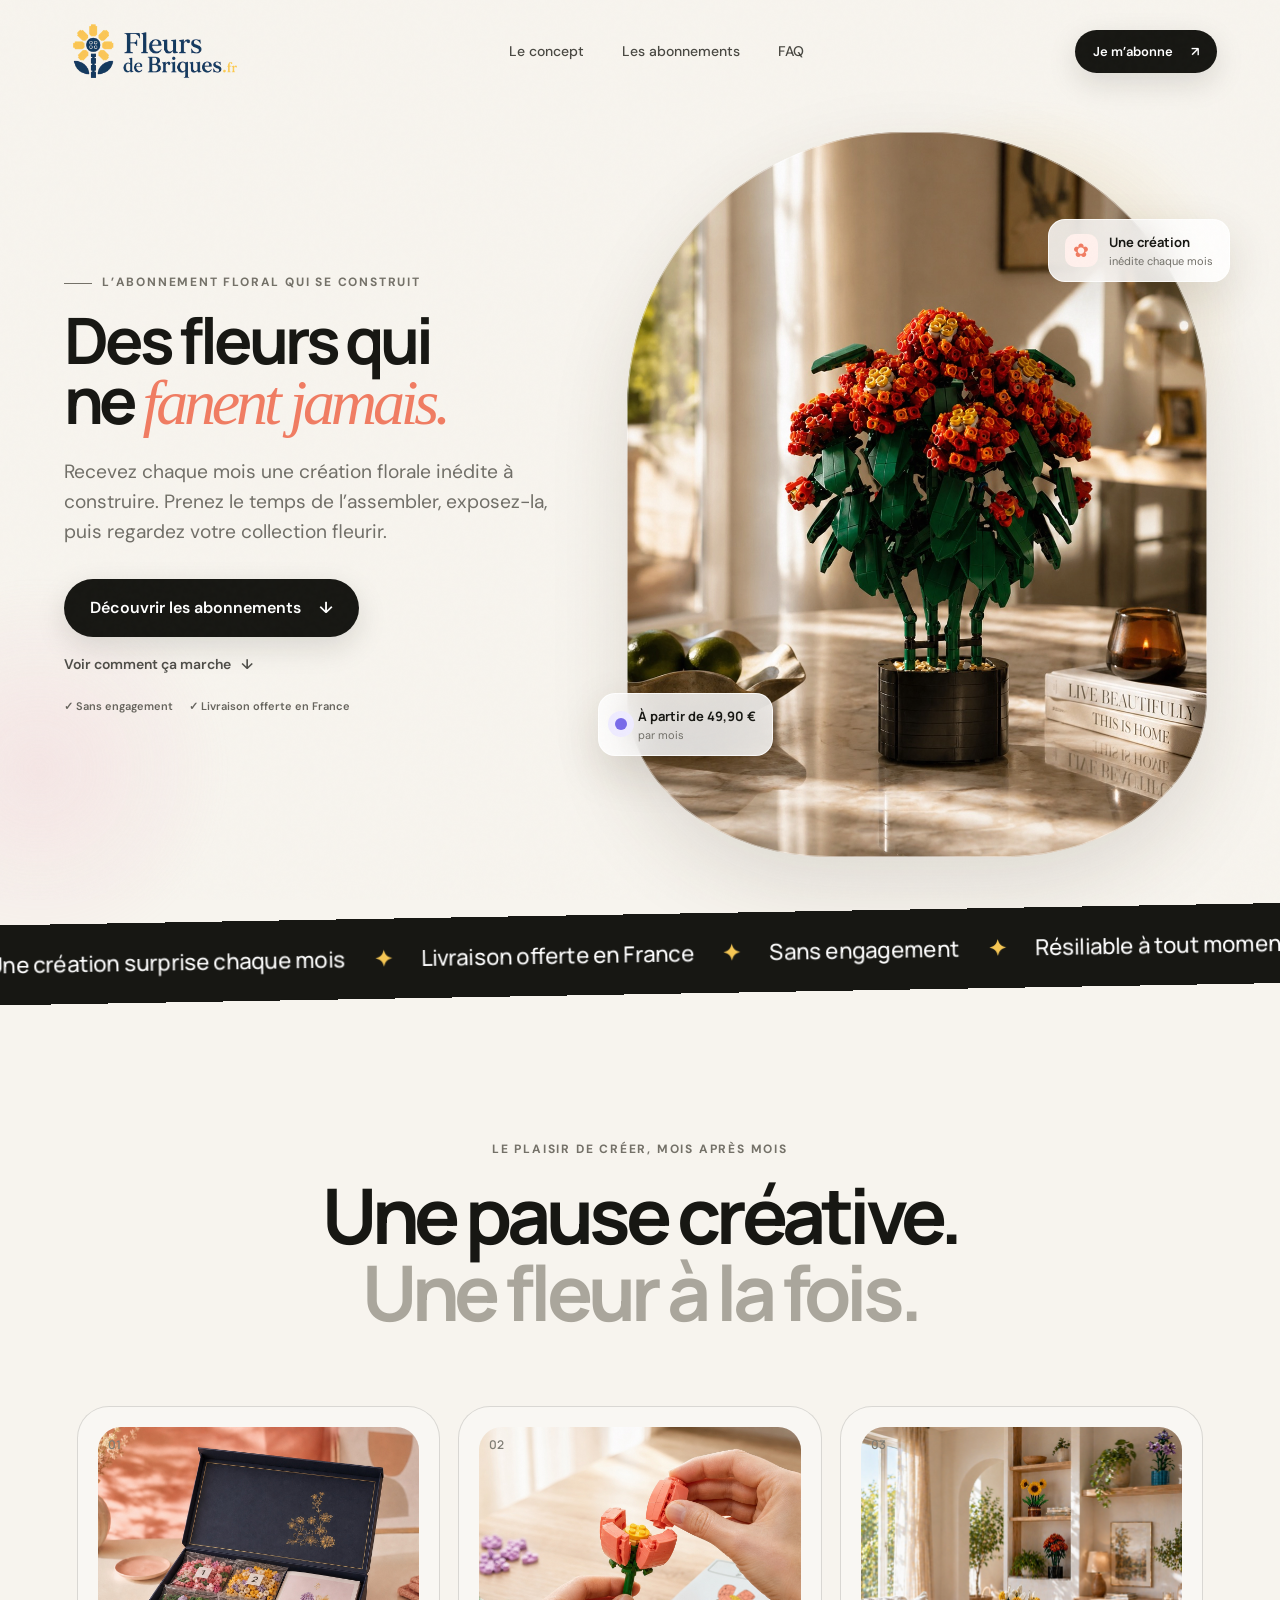
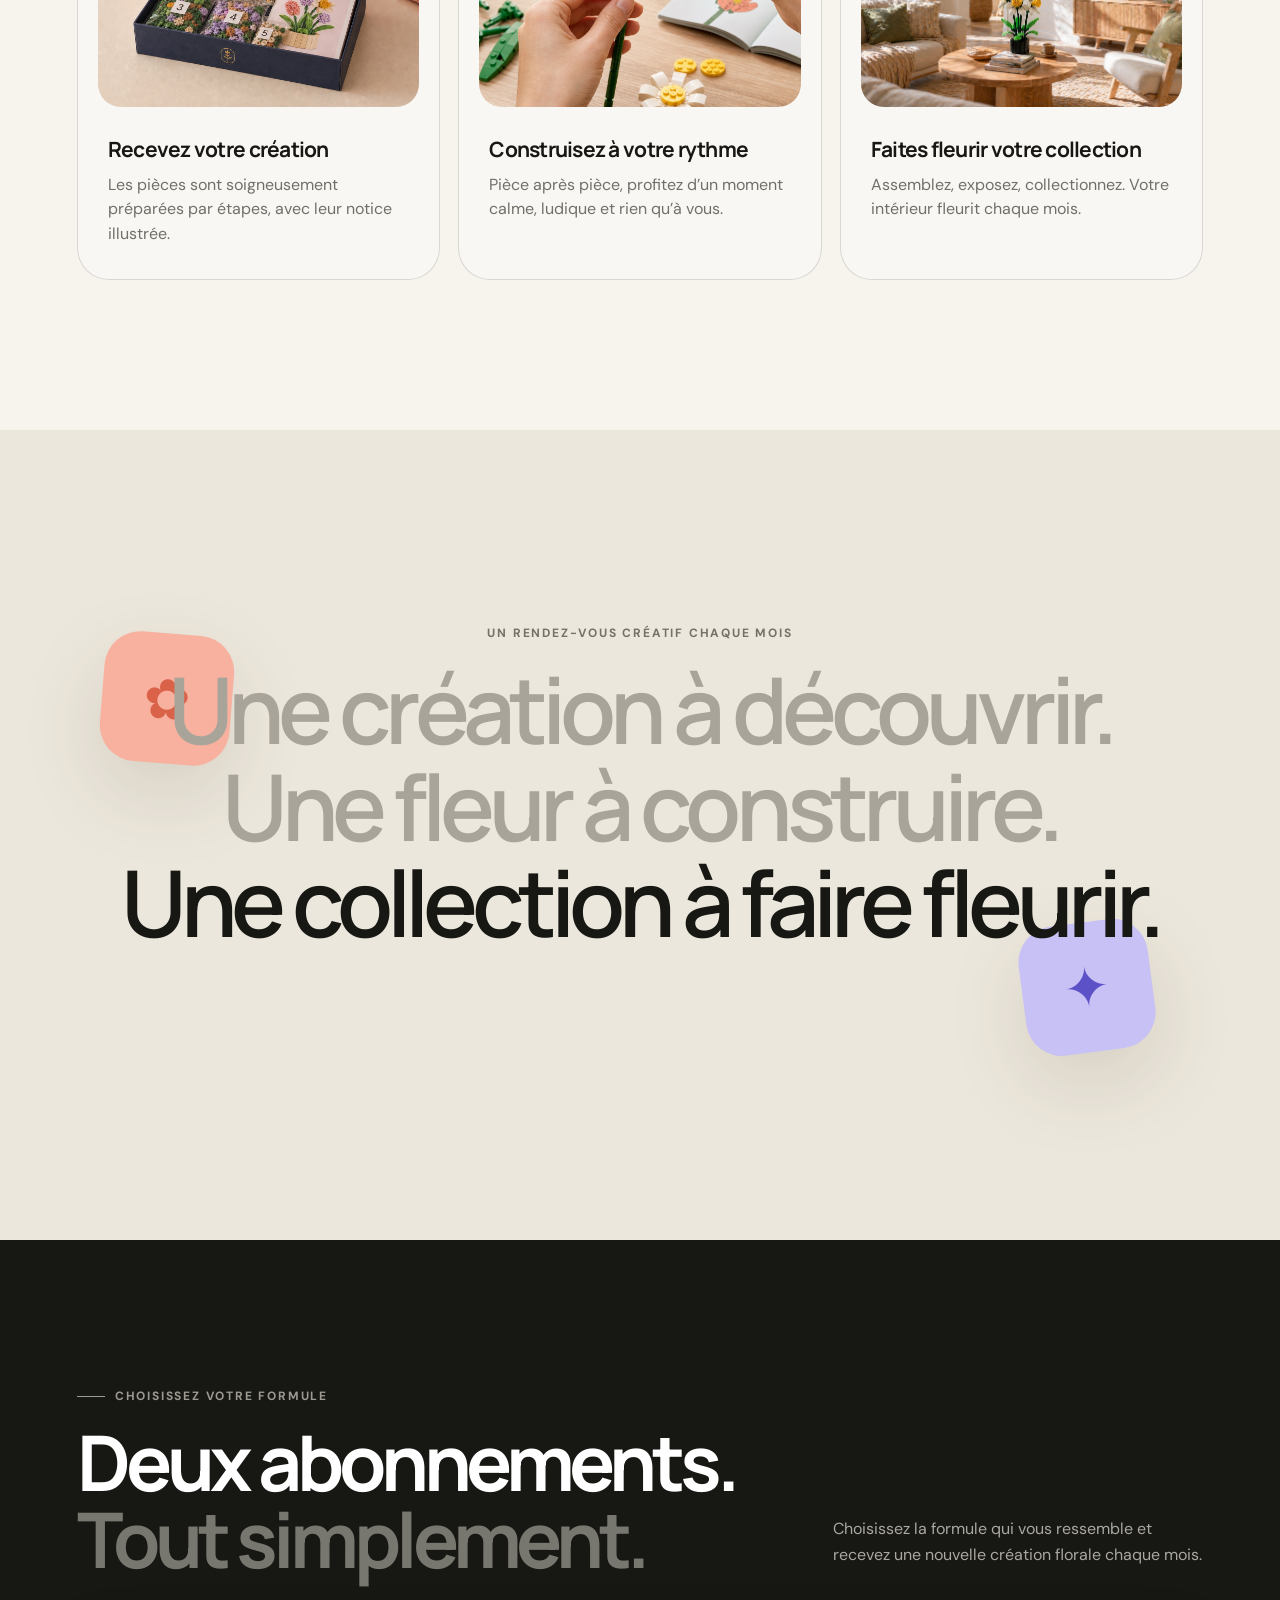
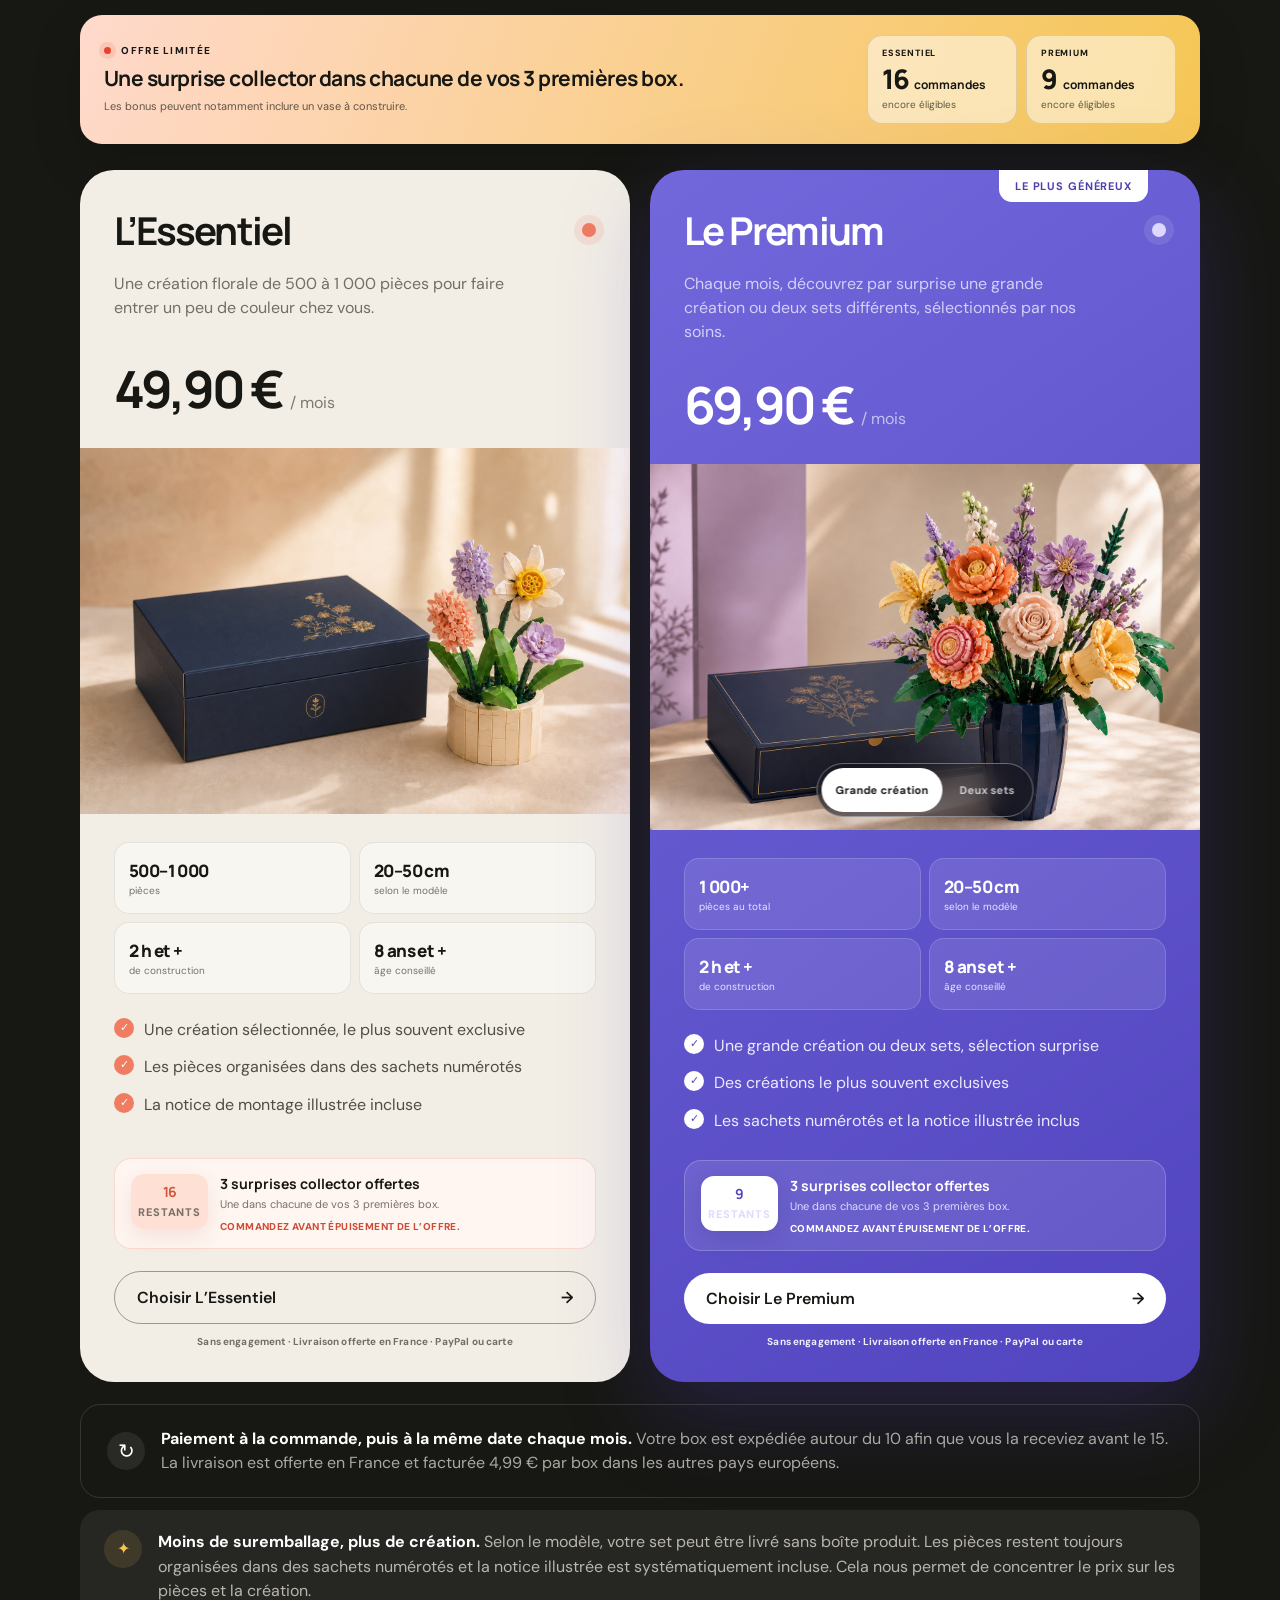
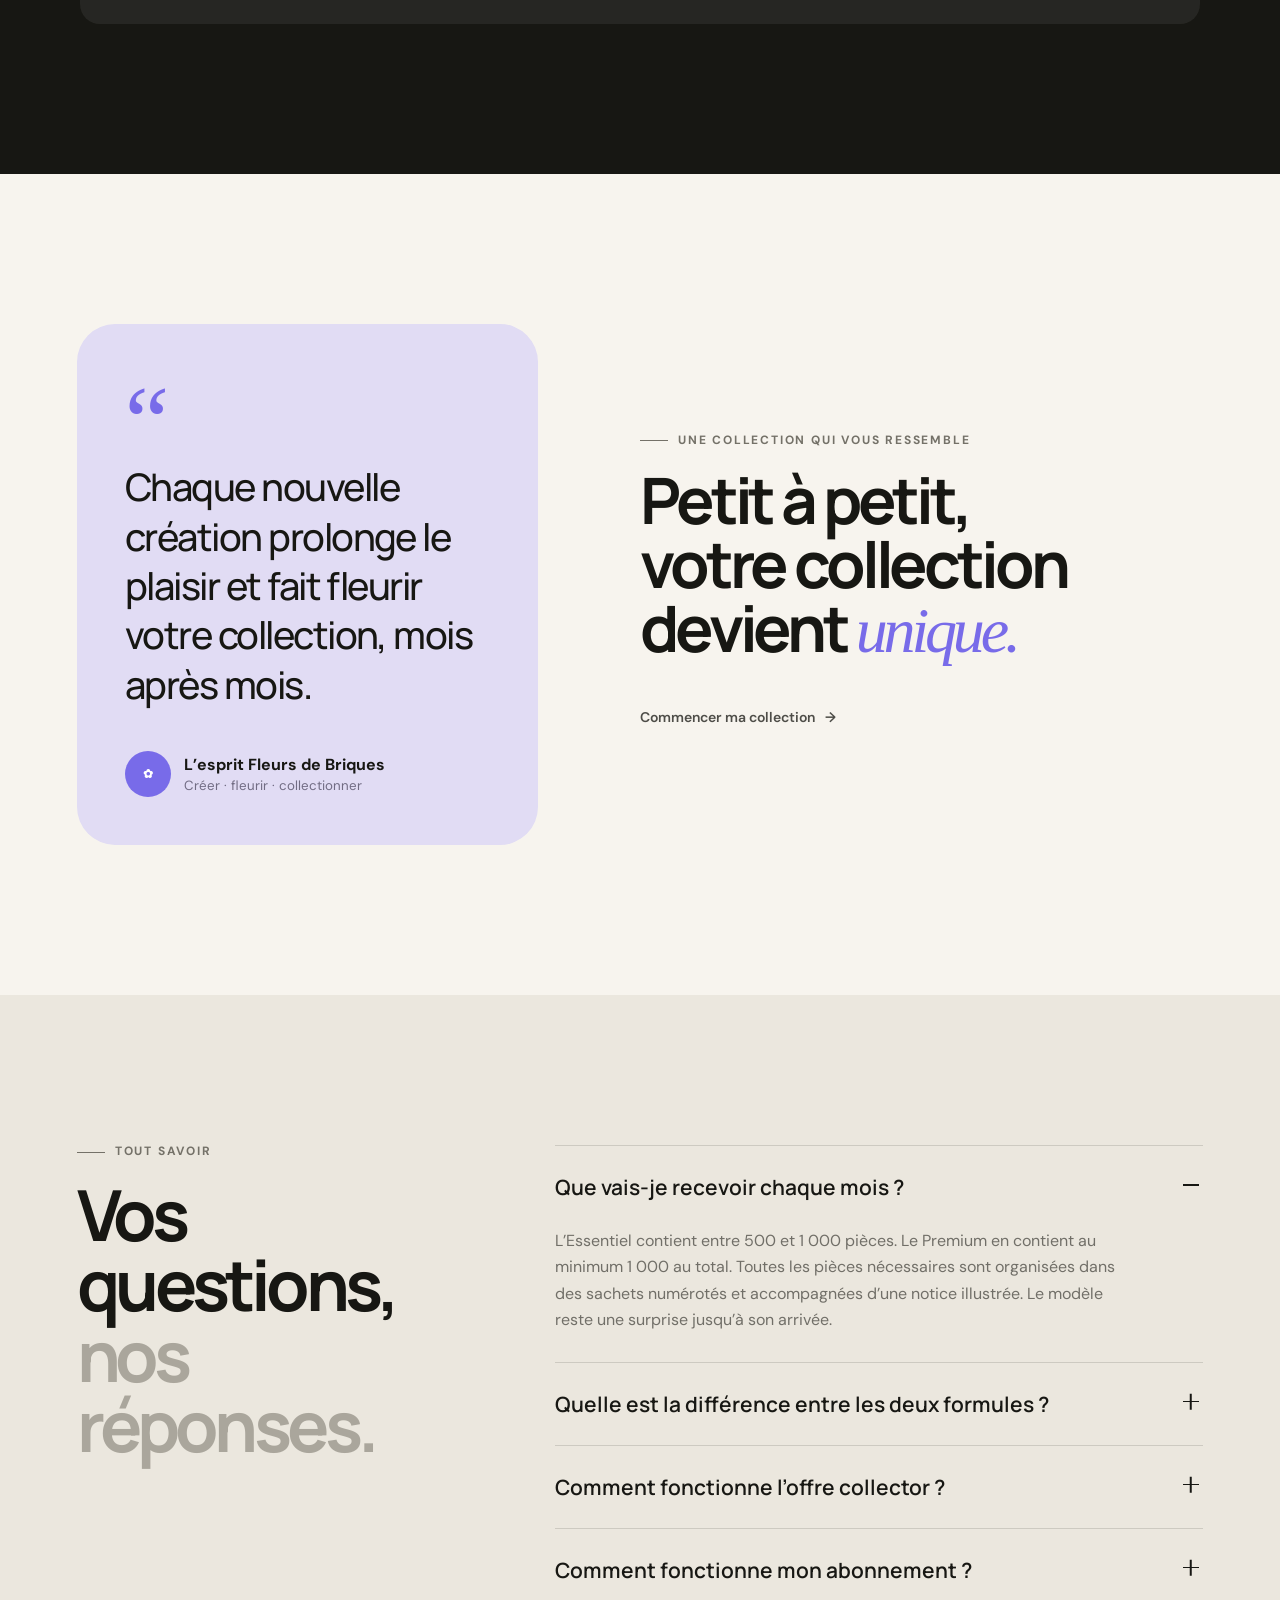
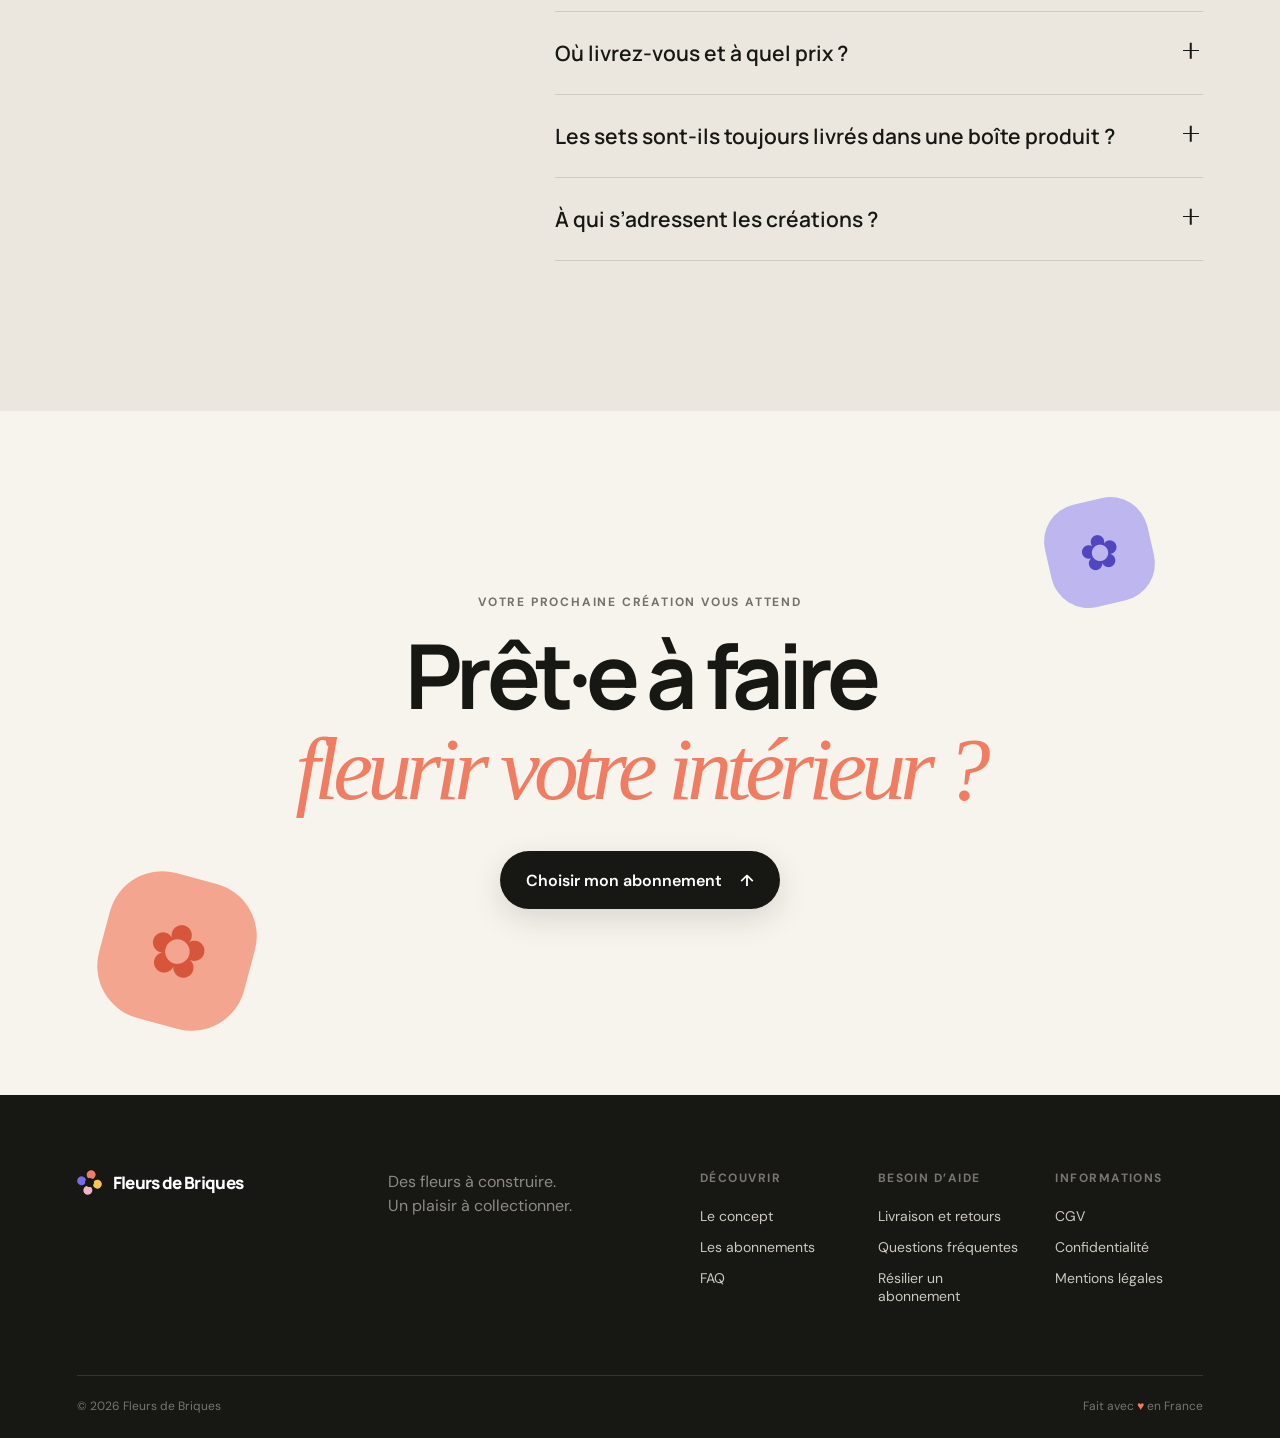
==== index.html @ 617ce16d "Replace step-one delivery visual" ====
<!doctype html>
<html lang="fr">
  <head>
    <meta charset="UTF-8" />
    <meta name="viewport" content="width=device-width, initial-scale=1.0" />
    <meta
      name="description"
      content="Fleurs de Briques — recevez chaque mois une nouvelle création florale en briques à construire. Deux abonnements, tout simplement."
    />
    <meta name="theme-color" content="#f7f4ee" />
    <link rel="canonical" href="https://www.fleursdebriques.fr/" />
    <meta property="og:type" content="website" />
    <meta property="og:locale" content="fr_FR" />
    <meta property="og:site_name" content="Fleurs de Briques" />
    <meta property="og:title" content="Fleurs de Briques — Une création florale à construire chaque mois" />
    <meta property="og:description" content="Recevez chaque mois une création florale en briques à construire. Deux abonnements sans engagement, dès 49,90 €." />
    <meta property="og:url" content="https://www.fleursdebriques.fr/" />
    <meta property="og:image" content="https://www.fleursdebriques.fr/assets/original-hero-lifestyle.jpg" />
    <meta name="twitter:card" content="summary_large_image" />
    <title>Fleurs de Briques — Une création florale à construire chaque mois</title>
    <link rel="icon" href="data:image/svg+xml,%3Csvg xmlns='http://www.w3.org/2000/svg' viewBox='0 0 64 64'%3E%3Ccircle cx='32' cy='12' r='12' fill='%23f07c62'/%3E%3Ccircle cx='52' cy='32' r='12' fill='%23f5c654'/%3E%3Ccircle cx='32' cy='52' r='12' fill='%23efb4c7'/%3E%3Ccircle cx='12' cy='32' r='12' fill='%23786be9'/%3E%3Ccircle cx='32' cy='32' r='11' fill='%23171713'/%3E%3C/svg%3E" />
    <link rel="preload" as="image" href="assets/original-hero-lifestyle.jpg" />
    <link rel="preconnect" href="https://fonts.googleapis.com" />
    <link rel="preconnect" href="https://fonts.gstatic.com" crossorigin />
    <link
      href="https://fonts.googleapis.com/css2?family=DM+Sans:wght@400;500;600&family=Manrope:wght@500;600;700;800&display=swap"
      rel="stylesheet"
    />
    <link rel="stylesheet" href="styles.css" />
  </head>
  <body>
    <div class="noise" aria-hidden="true"></div>
    <header class="site-header" data-header>
      <a class="brand" href="#top" aria-label="Fleurs de Briques, accueil">
        <img
          class="brand-logo-image"
          src="assets/original-logo.webp"
          width="553"
          height="180"
          alt="Fleurs de Briques"
        />
      </a>

      <nav class="desktop-nav" aria-label="Navigation principale">
        <a href="#concept">Le concept</a>
        <a href="#abonnements">Les abonnements</a>
        <a href="#faq">FAQ</a>
      </nav>

      <a class="button button-small button-dark desktop-cta" href="#abonnements">
        Je m’abonne
        <span aria-hidden="true">↗</span>
      </a>

      <button class="menu-button" type="button" aria-expanded="false" aria-controls="mobile-menu">
        <span></span><span></span>
        <span class="sr-only">Ouvrir le menu</span>
      </button>

      <div class="mobile-menu" id="mobile-menu">
        <a href="#concept">Le concept</a>
        <a href="#abonnements">Les abonnements</a>
        <a href="#faq">FAQ</a>
        <a class="button button-dark" href="#abonnements">Je m’abonne</a>
      </div>
    </header>

    <main id="top">
      <section class="hero" aria-labelledby="hero-title">
        <div class="hero-glow glow-one" aria-hidden="true"></div>
        <div class="hero-glow glow-two" aria-hidden="true"></div>

        <div class="hero-copy">
          <p class="eyebrow reveal">L’abonnement floral qui se construit</p>
          <h1 id="hero-title" class="reveal" style="--delay: 80ms">
            Des fleurs qui<br />
            ne <em>fanent jamais.</em>
          </h1>
          <p class="hero-intro reveal" style="--delay: 160ms">
            Recevez chaque mois une création florale inédite à construire.
            Prenez le temps de l’assembler, exposez-la, puis regardez votre collection fleurir.
          </p>
          <div class="hero-actions reveal" style="--delay: 240ms">
            <a class="button button-dark button-large" href="#abonnements">
              Découvrir les abonnements
              <span aria-hidden="true">↓</span>
            </a>
            <button class="text-link" type="button" data-scroll-to="concept">
              Voir comment ça marche
              <span aria-hidden="true">↓</span>
            </button>
          </div>
          <p class="hero-reassurance reveal" style="--delay: 300ms">
            <span>✓ Sans engagement</span><span>✓ Livraison offerte en France</span>
          </p>
        </div>

        <div class="hero-visual reveal" style="--delay: 120ms" data-parallax-root>
          <div class="image-shell" data-parallax-image>
            <img
              src="assets/original-hero-lifestyle.jpg"
              alt="Grand bouquet rouge en briques exposé dans un salon lumineux"
            />
          </div>
          <div class="floating-note note-top" data-float="-12">
            <span class="note-icon">✿</span>
            <span><strong>Une création</strong><small>inédite chaque mois</small></span>
          </div>
          <div class="floating-note note-bottom" data-float="16">
            <span class="note-dot"></span>
            <span><strong>À partir de 49,90 €</strong><small>par mois</small></span>
          </div>
        </div>

      </section>

      <section class="promise-bar" aria-label="Les engagements Fleurs de Briques">
        <div class="promise-track">
          <span>Une création surprise chaque mois</span><b>✦</b>
          <span>Livraison offerte en France</span><b>✦</b>
          <span>Sans engagement</span><b>✦</b>
          <span>Résiliable à tout moment</span><b>✦</b>
          <span aria-hidden="true">Une création surprise chaque mois</span><b aria-hidden="true">✦</b>
          <span aria-hidden="true">Livraison offerte en France</span><b aria-hidden="true">✦</b>
          <span aria-hidden="true">Sans engagement</span><b aria-hidden="true">✦</b>
          <span aria-hidden="true">Résiliable à tout moment</span><b aria-hidden="true">✦</b>
        </div>
      </section>

      <section class="concept section" id="concept" aria-labelledby="concept-title">
        <div class="section-heading">
          <p class="eyebrow reveal">Le plaisir de créer, mois après mois</p>
          <h2 id="concept-title" class="reveal">
            Une pause créative.<br />
            <span>Une fleur à la fois.</span>
          </h2>
        </div>

        <div class="steps">
          <article class="step-card reveal">
            <span class="step-number">01</span>
            <div class="step-visual">
              <img
                src="assets/concept-receive-v3.jpg"
                alt="Création florale préparée avec ses pièces triées et sa notice illustrée"
                loading="lazy"
              />
            </div>
            <h3>Recevez votre création</h3>
            <p>Les pièces sont soigneusement préparées par étapes, avec leur notice illustrée.</p>
          </article>

          <article class="step-card reveal" style="--delay: 100ms">
            <span class="step-number">02</span>
            <div class="step-visual">
              <img
                src="assets/concept-build.jpg"
                alt="Mains assemblant les pétales en briques d’une fleur corail"
                loading="lazy"
              />
            </div>
            <h3>Construisez à votre rythme</h3>
            <p>Pièce après pièce, profitez d’un moment calme, ludique et rien qu’à vous.</p>
          </article>

          <article class="step-card reveal" style="--delay: 200ms">
            <span class="step-number">03</span>
            <div class="step-visual">
              <img
                src="assets/original-collection-room.jpg"
                alt="Plusieurs créations florales en briques exposées dans un salon"
                loading="lazy"
              />
            </div>
            <h3>Faites fleurir votre collection</h3>
            <p>Assemblez, exposez, collectionnez. Votre intérieur fleurit chaque mois.</p>
          </article>
        </div>
      </section>

      <section class="statement section" aria-label="Notre philosophie">
        <div class="statement-orbit orbit-one" aria-hidden="true">✿</div>
        <div class="statement-orbit orbit-two" aria-hidden="true">✦</div>
        <p class="eyebrow reveal">Un rendez-vous créatif chaque mois</p>
        <p class="statement-copy reveal">
          Une création à découvrir.<br />
          Une fleur à construire.<br />
          <strong>Une collection à faire fleurir.</strong>
        </p>
      </section>

      <section class="plans section" id="abonnements" aria-labelledby="plans-title">
        <div class="plans-heading">
          <div>
            <p class="eyebrow reveal">Choisissez votre formule</p>
            <h2 id="plans-title" class="reveal">Deux abonnements.<br /><span>Tout simplement.</span></h2>
          </div>
          <p class="plans-intro reveal">
            Choisissez la formule qui vous ressemble et recevez une nouvelle création florale chaque mois.
          </p>
        </div>

        <div class="collector-banner reveal">
          <div>
            <span class="collector-kicker"><i></i> Offre limitée</span>
            <strong>Une surprise collector dans chacune de vos 3 premières box.</strong>
            <small>Les bonus peuvent notamment inclure un vase à construire.</small>
          </div>
          <div class="collector-availability" aria-label="Commandes encore éligibles">
            <span>
              <small>Essentiel</small>
              <strong><b>16</b> commandes</strong>
              <em>encore éligibles</em>
            </span>
            <span>
              <small>Premium</small>
              <strong><b>9</b> commandes</strong>
              <em>encore éligibles</em>
            </span>
          </div>
        </div>

        <div class="plan-grid">
          <article class="plan-card essential reveal" data-plan="L’Essentiel" data-price="49,90 €" data-plan-id="P-9WK16435TS7356210NJM6FSY" data-plan-code="ESSENTIEL" data-eligible-count="16">
            <div class="plan-topline">
              <span class="plan-label">L’Essentiel</span>
              <span class="plan-color color-coral"></span>
            </div>
            <p class="plan-description">Une création florale de 500 à 1&nbsp;000 pièces pour faire entrer un peu de couleur chez vous.</p>
            <div class="price"><strong>49,90 €</strong><span>/ mois</span></div>
            <div class="plan-illustration essential-illustration">
              <img
                src="assets/subscription-essential-box-mobile.jpg"
                alt="Box Essentiel fermée accompagnée de sa création florale en briques déjà montée"
                loading="lazy"
                decoding="async"
                width="1536"
                height="1024"
              />
            </div>
            <div class="plan-specs" aria-label="Caractéristiques de L’Essentiel">
              <span><strong>500–1&nbsp;000</strong><small>pièces</small></span>
              <span><strong>20–50 cm</strong><small>selon le modèle</small></span>
              <span><strong>2 h et +</strong><small>de construction</small></span>
              <span><strong>8 ans et +</strong><small>âge conseillé</small></span>
            </div>
            <ul>
              <li><span>✓</span> Une création sélectionnée, le plus souvent exclusive</li>
              <li><span>✓</span> Les pièces organisées dans des sachets numérotés</li>
              <li><span>✓</span> La notice de montage illustrée incluse</li>
            </ul>
            <div class="collector-offer essential-collector">
              <div class="collector-count"><strong>16</strong><small>restants</small></div>
              <p>
                <strong>3 surprises collector offertes</strong>
                <small>Une dans chacune de vos 3 premières box.</small>
                <span class="collector-urgency">Commandez avant épuisement de l’offre.</span>
              </p>
            </div>
            <button class="button button-outline button-full choose-plan" type="button">
              Choisir L’Essentiel <span aria-hidden="true">→</span>
            </button>
            <p class="plan-reassurance">Sans engagement · Livraison offerte en France · PayPal ou carte</p>
          </article>

          <article class="plan-card premium reveal" style="--delay: 120ms" data-plan="Le Premium" data-price="69,90 €" data-plan-id="P-44N73432SR248160RNJM6GDY" data-plan-code="PREMIUM" data-eligible-count="9">
            <div class="popular-pill">Le plus généreux</div>
            <div class="plan-topline">
              <span class="plan-label">Le Premium</span>
              <span class="plan-color color-purple"></span>
            </div>
            <p class="plan-description">Chaque mois, découvrez par surprise une grande création ou deux sets différents, sélectionnés par nos soins.</p>
            <div class="price"><strong>69,90 €</strong><span>/ mois</span></div>
            <div class="plan-illustration premium-illustration premium-gallery" data-premium-gallery>
              <div class="plan-gallery-viewport">
                <img
                  class="is-active"
                  src="assets/subscription-premium-large-mobile.jpg"
                  alt="Box Premium fermée avec une grande création florale généreuse déjà montée"
                  loading="lazy"
                  decoding="async"
                  width="1536"
                  height="1024"
                  data-premium-image="large"
                />
                <img
                  src="assets/subscription-premium-duo-mobile.jpg"
                  alt="Box Premium fermée accompagnée de deux sets floraux différents déjà montés"
                  loading="lazy"
                  decoding="async"
                  width="1536"
                  height="1024"
                  data-premium-image="duo"
                  aria-hidden="true"
                />
              </div>
              <div class="plan-gallery-tabs" role="group" aria-label="Aperçus possibles du Premium">
                <button type="button" aria-pressed="true" data-premium-view="large">Grande création</button>
                <button type="button" aria-pressed="false" data-premium-view="duo">Deux sets</button>
              </div>
            </div>
            <div class="plan-specs" aria-label="Caractéristiques du Premium">
              <span><strong>1&nbsp;000+</strong><small>pièces au total</small></span>
              <span><strong>20–50 cm</strong><small>selon le modèle</small></span>
              <span><strong>2 h et +</strong><small>de construction</small></span>
              <span><strong>8 ans et +</strong><small>âge conseillé</small></span>
            </div>
            <ul>
              <li><span>✓</span> Une grande création ou deux sets, sélection surprise</li>
              <li><span>✓</span> Des créations le plus souvent exclusives</li>
              <li><span>✓</span> Les sachets numérotés et la notice illustrée inclus</li>
            </ul>
            <div class="collector-offer">
              <div class="collector-count"><strong>9</strong><small>restants</small></div>
              <p>
                <strong>3 surprises collector offertes</strong>
                <small>Une dans chacune de vos 3 premières box.</small>
                <span class="collector-urgency">Commandez avant épuisement de l’offre.</span>
              </p>
            </div>
            <button class="button button-light button-full choose-plan" type="button">
              Choisir Le Premium <span aria-hidden="true">→</span>
            </button>
            <p class="plan-reassurance">Sans engagement · Livraison offerte en France · PayPal ou carte</p>
          </article>
        </div>

        <div class="monthly-note reveal">
          <span aria-hidden="true">↻</span>
          <p><strong>Paiement à la commande, puis à la même date chaque mois.</strong> Votre box est expédiée autour du 10 afin que vous la receviez avant le 15. La livraison est offerte en France et facturée 4,99&nbsp;€ par box dans les autres pays européens.</p>
        </div>

        <div class="packaging-note reveal">
          <span aria-hidden="true">✦</span>
          <p><strong>Moins de suremballage, plus de création.</strong> Selon le modèle, votre set peut être livré sans boîte produit. Les pièces restent toujours organisées dans des sachets numérotés et la notice illustrée est systématiquement incluse. Cela nous permet de concentrer le prix sur les pièces et la création.</p>
        </div>
      </section>

      <section class="quote-section section" aria-label="L’esprit Fleurs de Briques">
        <div class="quote-card reveal">
          <div class="quote-mark">“</div>
          <blockquote>
            Chaque nouvelle création prolonge le plaisir et fait fleurir votre collection, mois après mois.
          </blockquote>
          <div class="quote-author">
            <span>✿</span>
            <p><strong>L’esprit Fleurs de Briques</strong><small>Créer · fleurir · collectionner</small></p>
          </div>
        </div>
        <div class="quote-side reveal" style="--delay: 100ms">
          <p class="eyebrow">Une collection qui vous ressemble</p>
          <h2>Petit à petit,<br />votre collection devient <em>unique.</em></h2>
          <a class="text-link" href="#abonnements">Commencer ma collection <span>→</span></a>
        </div>
      </section>

      <section class="faq section" id="faq" aria-labelledby="faq-title">
        <div class="faq-heading">
          <p class="eyebrow reveal">Tout savoir</p>
          <h2 id="faq-title" class="reveal">Vos questions,<br /><span>nos réponses.</span></h2>
        </div>
        <div class="accordion reveal">
          <article class="faq-item is-open">
            <button type="button" aria-expanded="true">
              <span>Que vais-je recevoir chaque mois&nbsp;?</span><i></i>
            </button>
            <div class="faq-answer">
              <p>L’Essentiel contient entre 500 et 1&nbsp;000 pièces. Le Premium en contient au minimum 1&nbsp;000 au total. Toutes les pièces nécessaires sont organisées dans des sachets numérotés et accompagnées d’une notice illustrée. Le modèle reste une surprise jusqu’à son arrivée.</p>
            </div>
          </article>
          <article class="faq-item">
            <button type="button" aria-expanded="false">
              <span>Quelle est la différence entre les deux formules&nbsp;?</span><i></i>
            </button>
            <div class="faq-answer">
              <p>L’Essentiel propose une création de 500 à 1&nbsp;000 pièces. Le Premium contient au moins 1&nbsp;000 pièces au total et réserve, de façon aléatoire, soit une grande création florale, soit deux sets différents sélectionnés par nos soins.</p>
            </div>
          </article>
          <article class="faq-item">
            <button type="button" aria-expanded="false">
              <span>Comment fonctionne l’offre collector&nbsp;?</span><i></i>
            </button>
            <div class="faq-answer">
              <p>Une surprise collector est incluse dans chacune de vos trois premières box. Les bonus peuvent notamment prendre la forme d’un vase à construire. L’offre est limitée aux 16 prochaines commandes Essentiel et aux 9 prochaines commandes Premium.</p>
            </div>
          </article>
          <article class="faq-item">
            <button type="button" aria-expanded="false">
              <span>Comment fonctionne mon abonnement&nbsp;?</span><i></i>
            </button>
            <div class="faq-answer">
              <p>Le premier paiement est effectué au moment de votre commande. Les paiements suivants ont lieu chaque mois à la date anniversaire de votre abonnement. Il est sans engagement et résiliable à tout moment depuis PayPal ou notre <a href="resiliation.html">page de résiliation</a>. Une box est prévue chaque mois&nbsp;: il n’est pas possible de mettre l’abonnement en pause ou de sauter une échéance.</p>
            </div>
          </article>
          <article class="faq-item">
            <button type="button" aria-expanded="false">
              <span>Où livrez-vous et à quel prix&nbsp;?</span><i></i>
            </button>
            <div class="faq-answer">
              <p>Nous livrons dans toute l’Europe. La livraison est offerte en France. Pour les autres pays européens, un supplément de 4,99&nbsp;€ est appliqué à chaque box. Les envois ont lieu autour du 10 afin que votre création arrive avant le 15.</p>
            </div>
          </article>
          <article class="faq-item">
            <button type="button" aria-expanded="false">
              <span>Les sets sont-ils toujours livrés dans une boîte produit&nbsp;?</span><i></i>
            </button>
            <div class="faq-answer">
              <p>Pas systématiquement. Afin de réduire le suremballage et les coûts inutiles, certains sets sont livrés sans boîte produit. Les pièces restent toujours triées dans des sachets numérotés, la notice illustrée est incluse et le prix peut ainsi rester concentré sur la création.</p>
            </div>
          </article>
          <article class="faq-item">
            <button type="button" aria-expanded="false">
              <span>À qui s’adressent les créations&nbsp;?</span><i></i>
            </button>
            <div class="faq-answer">
              <p>Les créations sont conseillées à partir de 8 ans. Selon le modèle et l’expérience de chacun, prévoyez au minimum deux heures de construction pour profiter pleinement de ce moment créatif.</p>
            </div>
          </article>
        </div>
      </section>

      <section class="final-cta section" aria-labelledby="final-title">
        <div class="cta-flower cta-flower-one" aria-hidden="true">✿</div>
        <div class="cta-flower cta-flower-two" aria-hidden="true">✿</div>
        <p class="eyebrow reveal">Votre prochaine création vous attend</p>
        <h2 id="final-title" class="reveal">Prêt·e à faire<br /><em>fleurir votre intérieur&nbsp;?</em></h2>
        <a class="button button-dark button-large reveal" href="#abonnements">Choisir mon abonnement <span>↑</span></a>
      </section>
    </main>

    <footer class="site-footer">
      <div class="footer-main">
        <a class="brand footer-brand" href="#top">
          <span class="brand-mark" aria-hidden="true"><i></i><i></i><i></i><i></i><i></i></span>
          <span>Fleurs de Briques</span>
        </a>
        <p>Des fleurs à construire.<br />Un plaisir à collectionner.</p>
        <div class="footer-links">
          <div><strong>Découvrir</strong><a href="#concept">Le concept</a><a href="#abonnements">Les abonnements</a><a href="#faq">FAQ</a></div>
          <div><strong>Besoin d’aide</strong><a href="livraison-retours.html">Livraison et retours</a><a href="#faq">Questions fréquentes</a><a href="resiliation.html">Résilier un abonnement</a></div>
          <div><strong>Informations</strong><a href="conditions-generales.html">CGV</a><a href="confidentialite.html">Confidentialité</a><a href="mentions-legales.html">Mentions légales</a></div>
        </div>
      </div>
      <div class="footer-bottom"><span>© 2026 Fleurs de Briques</span><span>Fait avec <b>♥</b> en France</span></div>
    </footer>

    <div class="plan-dialog" role="dialog" aria-modal="true" aria-labelledby="dialog-title" hidden>
      <button class="dialog-backdrop" type="button" aria-label="Fermer"></button>
      <div class="dialog-panel">
        <button class="dialog-close" type="button" aria-label="Fermer">×</button>
        <span class="dialog-kicker">Votre sélection</span>
        <h2 id="dialog-title">L’Essentiel</h2>
        <p class="dialog-price">49,90 € <span>/ mois</span></p>
        <div class="dialog-summary"><span>Premier paiement</span><strong>Au moment de la commande</strong></div>
        <div class="dialog-summary"><span>Paiements suivants</span><strong>Chaque mois, à la date anniversaire</strong></div>
        <div class="dialog-summary"><span>Engagement</span><strong>Sans engagement, résiliable à tout moment</strong></div>
        <div class="dialog-summary"><span>Livraison</span><strong>Offerte en France · Europe +4,99&nbsp;€</strong></div>
        <div class="dialog-summary"><span>Expédition</span><strong>Autour du 10 de chaque mois</strong></div>
        <div class="dialog-summary"><span>Réception prévue</span><strong>Avant le 15</strong></div>
        <div class="dialog-premium-offer" hidden>
          <strong>3 surprises collector offertes</strong>
          <span>Une dans chacune de vos 3 premières box. Plus que <b data-dialog-eligible>9</b> commandes éligibles pour cette formule.</span>
        </div>
        <div class="checkout-flow" data-checkout-flow>
          <fieldset class="delivery-choice">
            <legend>Votre zone de livraison</legend>
            <label>
              <input type="radio" name="delivery-zone" value="france" data-shipping="0" checked />
              <span><strong>France</strong><small>Livraison offerte</small></span>
            </label>
            <label>
              <input type="radio" name="delivery-zone" value="europe" data-shipping="4.99" />
              <span><strong>Autre pays européen</strong><small>+4,99&nbsp;€ par box</small></span>
            </label>
          </fieldset>
          <p class="delivery-hint">Le pays sélectionné doit correspondre à l’adresse de livraison confirmée dans PayPal.</p>
          <div class="checkout-total">
            <span>Prélevé aujourd’hui, puis chaque mois</span>
            <strong data-checkout-total>49,90&nbsp;€</strong>
          </div>
          <div class="paypal-checkout">
            <p class="paypal-label"><span aria-hidden="true">●</span> Paiement sécurisé avec PayPal</p>
            <div class="paypal-button-container" data-paypal-button-container></div>
            <p class="paypal-status" data-paypal-status aria-live="polite">Chargement des moyens de paiement…</p>
          </div>
          <label class="checkout-consent">
            <input type="checkbox" data-checkout-consent />
            <span>J’ai lu et j’accepte les <a href="conditions-generales.html" target="_blank" rel="noopener">conditions générales de vente</a> et la <a href="confidentialite.html" target="_blank" rel="noopener">politique de confidentialité</a>. Je confirme souscrire un abonnement mensuel avec obligation de paiement.</span>
          </label>
        </div>
        <div class="checkout-success" data-checkout-success hidden>
          <span class="success-icon" aria-hidden="true">✓</span>
          <h3>Votre abonnement est confirmé</h3>
          <p>Bienvenue chez Fleurs de Briques. Votre récapitulatif est prêt et PayPal vous adressera également sa confirmation.</p>
          <small>Référence PayPal&nbsp;: <strong data-subscription-reference></strong></small>
          <button class="button button-dark button-full" type="button" data-success-close>Voir ma confirmation <span aria-hidden="true">→</span></button>
        </div>
      </div>
    </div>

    <div class="toast" role="status" aria-live="polite"></div>
    <script src="app.js"></script>
  </body>
</html>
---- styles.css ----
:root {
  --ink: #171713;
  --muted: #716f68;
  --paper: #f7f4ee;
  --cream: #ede8dc;
  --line: rgba(23, 23, 19, 0.14);
  --coral: #f07c62;
  --yellow: #f5c654;
  --purple: #786be9;
  --pink: #efb4c7;
  --green: #9aa272;
  --radius: 32px;
  --shadow: 0 30px 80px rgba(64, 48, 31, 0.13);
}

* { box-sizing: border-box; }
html { scroll-behavior: smooth; }
body {
  margin: 0;
  background: var(--paper);
  color: var(--ink);
  font-family: "DM Sans", sans-serif;
  overflow-x: hidden;
  -webkit-font-smoothing: antialiased;
}
body.dialog-open { overflow: hidden; }
button, input, textarea, select { font: inherit; }
button, a { -webkit-tap-highlight-color: transparent; }
a { color: inherit; text-decoration: none; }
img { display: block; width: 100%; }
.sr-only { position: absolute; width: 1px; height: 1px; padding: 0; margin: -1px; overflow: hidden; clip: rect(0, 0, 0, 0); white-space: nowrap; border: 0; }
.noise { position: fixed; inset: 0; opacity: .025; z-index: 999; pointer-events: none; background-image: url("data:image/svg+xml,%3Csvg viewBox='0 0 180 180' xmlns='http://www.w3.org/2000/svg'%3E%3Cfilter id='n'%3E%3CfeTurbulence type='fractalNoise' baseFrequency='.9' numOctaves='4' stitchTiles='stitch'/%3E%3C/filter%3E%3Crect width='100%25' height='100%25' filter='url(%23n)' opacity='.7'/%3E%3C/svg%3E"); }

.site-header {
  position: fixed;
  top: 18px;
  left: 50%;
  width: min(1180px, calc(100% - 36px));
  height: 66px;
  padding: 0 12px 0 22px;
  border: 1px solid transparent;
  border-radius: 22px;
  display: flex;
  align-items: center;
  justify-content: space-between;
  z-index: 100;
  transform: translateX(-50%);
  transition: background .35s, border .35s, box-shadow .35s, top .35s;
}
.site-header.scrolled { top: 10px; background: rgba(247, 244, 238, .84); border-color: rgba(255,255,255,.6); box-shadow: 0 12px 40px rgba(56,45,32,.1); backdrop-filter: blur(20px); }
.brand { display: inline-flex; align-items: center; gap: 11px; font-family: "Manrope", sans-serif; font-size: 17px; font-weight: 800; letter-spacing: -.04em; }
.brand-logo-image { display: block; width: 164px; height: auto; }
.brand-mark { position: relative; width: 25px; height: 25px; display: inline-block; transform: rotate(12deg); }
.brand-mark i { position: absolute; width: 9px; height: 9px; border-radius: 50%; background: var(--coral); }
.brand-mark i:nth-child(1) { left: 8px; top: 0; }
.brand-mark i:nth-child(2) { right: 0; top: 8px; background: var(--yellow); }
.brand-mark i:nth-child(3) { left: 8px; bottom: 0; background: var(--pink); }
.brand-mark i:nth-child(4) { left: 0; top: 8px; background: var(--purple); }
.brand-mark i:nth-child(5) { left: 8px; top: 8px; background: var(--ink); }
.desktop-nav { display: flex; align-items: center; gap: 38px; font-size: 14px; font-weight: 500; }
.desktop-nav a { position: relative; color: #494842; }
.desktop-nav a::after { content: ""; position: absolute; left: 0; right: 100%; bottom: -5px; height: 1px; background: currentColor; transition: right .3s; }
.desktop-nav a:hover::after { right: 0; }

.button { border: 0; border-radius: 999px; padding: 15px 22px; display: inline-flex; align-items: center; justify-content: center; gap: 18px; font-weight: 600; cursor: pointer; transition: transform .25s, background .25s, color .25s, box-shadow .25s; }
.button:hover { transform: translateY(-2px); }
.button span { transition: transform .25s; }
.button:hover span { transform: translate(2px, -1px); }
.button-small { padding: 13px 18px; font-size: 13px; }
.button-large { min-height: 58px; padding: 18px 26px; }
.button-dark { color: #fff; background: var(--ink); box-shadow: 0 10px 30px rgba(23,23,19,.13); }
.button-dark:hover { background: #2d2c27; box-shadow: 0 14px 35px rgba(23,23,19,.2); }
.button-outline { color: var(--ink); background: transparent; border: 1px solid rgba(23,23,19,.4); }
.button-outline:hover { background: var(--ink); color: #fff; }
.button-light { color: var(--ink); background: #fff; }
.button-light:hover { background: #f3f0ff; }
.button-full { width: 100%; justify-content: space-between; }
.text-link { padding: 10px 0; border: 0; background: transparent; display: inline-flex; gap: 10px; align-items: center; color: #4e4d48; font-size: 14px; font-weight: 600; cursor: pointer; }
.text-link span { transition: transform .25s; }
.text-link:hover span { transform: translate(3px, -2px); }
.menu-button, .mobile-menu { display: none; }

.hero { min-height: 100svh; padding: 132px max(5vw, 30px) 58px; display: grid; grid-template-columns: minmax(420px, .9fr) minmax(450px, 1.1fr); align-items: center; gap: 5vw; position: relative; isolation: isolate; }
.hero-copy { max-width: 690px; margin-left: auto; }
.eyebrow { margin: 0 0 22px; font-size: 12px; line-height: 1; font-weight: 700; text-transform: uppercase; letter-spacing: .15em; color: #747168; }
.eyebrow::before { content: ""; width: 28px; height: 1px; background: currentColor; display: inline-block; margin-right: 10px; vertical-align: middle; }
h1, h2, h3, p { margin-top: 0; }
h1, h2 { font-family: "Manrope", sans-serif; letter-spacing: -.065em; }
.hero h1 { margin-bottom: 25px; font-size: clamp(58px, 5vw, 92px); line-height: .93; font-weight: 700; }
h1 em, h2 em { font-family: Georgia, serif; font-weight: 400; color: var(--coral); }
.hero-intro { max-width: 570px; margin-bottom: 32px; font-size: clamp(17px, 1.5vw, 21px); line-height: 1.55; color: var(--muted); }
.hero-actions { display: flex; flex-direction: column; align-items: flex-start; gap: 8px; }
.hero-reassurance { margin: 16px 0 0; display: flex; flex-wrap: wrap; gap: 7px 16px; color: #66645d; font-size: 11px; font-weight: 600; }
.hero-visual { position: relative; width: min(100%, 690px, calc((100svh - 175px) * .8)); min-width: 420px; justify-self: center; }
.image-shell { position: relative; overflow: hidden; border-radius: 48% 48% 35% 35% / 38% 38% 22% 22%; box-shadow: var(--shadow); transform: translateZ(0); }
.image-shell::after { content: ""; position: absolute; inset: 0; box-shadow: inset 0 0 0 1px rgba(255,255,255,.45); border-radius: inherit; pointer-events: none; }
.image-shell img { aspect-ratio: 4 / 5; object-fit: cover; transform: scale(1.025); }
.floating-note { position: absolute; padding: 13px 16px; background: rgba(255,255,255,.84); border: 1px solid rgba(255,255,255,.78); border-radius: 17px; display: flex; gap: 11px; align-items: center; box-shadow: 0 16px 45px rgba(64,48,31,.14); backdrop-filter: blur(18px); z-index: 2; }
.floating-note strong, .floating-note small { display: block; }
.floating-note strong { font: 700 13px "Manrope", sans-serif; }
.floating-note small { margin-top: 3px; color: var(--muted); font-size: 11px; }
.note-top { top: 12%; right: -4%; }
.note-bottom { left: -5%; bottom: 14%; }
.note-icon { display: grid; place-items: center; width: 33px; height: 33px; color: var(--coral); background: #fff0ec; border-radius: 10px; font-size: 19px; }
.note-dot { width: 12px; height: 12px; border-radius: 50%; background: var(--purple); box-shadow: 0 0 0 7px #eeebff; }
.hero-glow { position: absolute; border-radius: 50%; filter: blur(4px); z-index: -1; }
.glow-one { width: 35vw; height: 35vw; right: 2%; top: 10%; background: radial-gradient(circle, rgba(245,198,84,.22), transparent 68%); }
.glow-two { width: 30vw; height: 30vw; left: -12%; bottom: -5%; background: radial-gradient(circle, rgba(239,180,199,.22), transparent 70%); }
.promise-bar { overflow: hidden; padding: 24px 0; color: #fff; background: var(--ink); transform: rotate(-1deg) scale(1.02); }
.promise-track { width: max-content; display: flex; align-items: center; gap: 28px; font: 500 clamp(17px, 1.7vw, 25px) "Manrope", sans-serif; animation: ticker 26s linear infinite; }
.promise-track b { color: var(--yellow); }
@keyframes ticker { to { transform: translateX(-50%); } }

.section { padding: 150px max(6vw, 28px); }
.section-heading { max-width: 1180px; margin: 0 auto 75px; text-align: center; }
.section-heading .eyebrow::before { display: none; }
.section h2 { margin-bottom: 0; font-size: clamp(48px, 6vw, 88px); line-height: 1; }
.section h2 span { color: #aaa69c; }
.steps { max-width: 1220px; margin: 0 auto; display: grid; grid-template-columns: repeat(3, 1fr); gap: 18px; }
.step-card { position: relative; padding: 20px 20px 32px; border: 1px solid var(--line); border-radius: var(--radius); background: rgba(255,255,255,.32); transition: transform .4s, box-shadow .4s, background .4s; }
.step-card:hover { transform: translateY(-8px); background: rgba(255,255,255,.68); box-shadow: 0 24px 60px rgba(67,53,37,.09); }
.step-number { position: absolute; top: 29px; left: 30px; color: #817f76; font: 600 12px "Manrope", sans-serif; z-index: 2; }
.step-visual { height: 280px; margin-bottom: 28px; border-radius: 23px; overflow: hidden; position: relative; }
.step-visual img { width: 100%; height: 100%; object-fit: cover; transition: transform .7s cubic-bezier(.2,.8,.2,1); }
.step-card:hover .step-visual img { transform: scale(1.045); }
.visual-box { background: #f1c6b9; display: grid; place-items: center; }
.mini-box { width: 145px; height: 115px; border-radius: 9px; background: #f8f2e5; position: relative; box-shadow: 0 25px 35px rgba(92,56,44,.17); transform: rotate(-6deg); }
.mini-box::before { content: ""; position: absolute; top: -7px; left: 18px; width: 42px; height: 12px; background: rgba(255,255,255,.65); transform: rotate(-5deg); }
.mini-logo { position: absolute; left: 17px; bottom: 14px; font: 800 17px "Manrope", sans-serif; }
.mini-box i { position: absolute; width: 27px; height: 27px; border-radius: 50%; background: var(--coral); top: 28px; right: 27px; box-shadow: 0 -18px 0 -8px var(--purple), 18px 0 0 -8px var(--yellow), 0 18px 0 -8px var(--pink), -18px 0 0 -8px var(--green); }
.visual-build { background: #dad4fa; }
.brick { position: absolute; width: 100px; height: 42px; border-radius: 6px; background: var(--purple); box-shadow: inset 0 -7px 0 rgba(0,0,0,.1), 0 18px 30px rgba(69,52,129,.16); }
.brick::before, .brick::after { content: ""; position: absolute; top: -10px; width: 25px; height: 13px; border-radius: 50% 50% 20% 20%; background: inherit; box-shadow: inset 0 3px rgba(255,255,255,.22); }
.brick::before { left: 16px; } .brick::after { right: 16px; }
.brick-one { top: 54px; left: 22%; transform: rotate(-24deg); background: var(--coral); }
.brick-two { top: 125px; right: 16%; transform: rotate(17deg); background: var(--yellow); }
.brick-three { bottom: 45px; left: 24%; transform: rotate(9deg); background: var(--purple); }
.brick-four { bottom: 90px; left: 8%; transform: rotate(-43deg) scale(.72); background: var(--pink); }
.visual-display { background: #d6d7b5; }
.mini-vase { position: absolute; width: 108px; height: 105px; bottom: 0; left: 50%; border-radius: 18px 18px 38px 38px; transform: translateX(-50%); background: rgba(255,132,105,.55); border: 1px solid rgba(255,255,255,.45); }
.mini-vase::before { content: ""; position: absolute; width: 12px; height: 135px; left: 50%; bottom: 75px; background: #687247; transform: translateX(-50%); border-radius: 6px; }
.mini-vase i { position: absolute; width: 58px; height: 58px; border-radius: 42% 58% 48% 52%; background: var(--coral); bottom: 174px; left: 25px; box-shadow: 0 0 0 12px rgba(255,255,255,.14); z-index: 1; }
.mini-vase i:nth-child(2) { width: 42px; height: 42px; left: -15px; bottom: 116px; background: var(--yellow); }
.mini-vase i:nth-child(3) { width: 38px; height: 38px; left: 83px; bottom: 128px; background: var(--purple); }
.mini-sun { position: absolute; right: 33px; top: 35px; width: 40px; height: 40px; border-radius: 50%; background: rgba(255,246,188,.8); box-shadow: 0 0 40px 17px rgba(255,246,188,.35); }
.step-card h3 { margin: 0 10px 10px; font: 700 21px "Manrope", sans-serif; letter-spacing: -.035em; }
.step-card p { margin: 0 10px; color: var(--muted); line-height: 1.55; }

.statement { position: relative; min-height: 90vh; display: grid; place-content: center; text-align: center; background: #ece7dc; overflow: hidden; }
.statement .eyebrow::before { display: none; }
.statement-copy { font: 600 clamp(44px, 7.2vw, 108px)/1.05 "Manrope", sans-serif; letter-spacing: -.065em; color: #a8a49a; }
.statement-copy strong { color: var(--ink); font-weight: 600; }
.statement-orbit { position: absolute; width: 130px; height: 130px; border-radius: 36px; display: grid; place-items: center; font-size: 56px; box-shadow: var(--shadow); }
.orbit-one { top: 16%; left: 8%; color: #d96248; background: #f8b19f; transform: rotate(-12deg); }
.orbit-two { right: 10%; bottom: 13%; color: #5d51c8; background: #c7c1f6; transform: rotate(9deg); }

.plans { background: var(--ink); color: #fff; }
.plans-heading { max-width: 1220px; margin: 0 auto 75px; display: flex; align-items: flex-end; justify-content: space-between; gap: 50px; }
.plans .eyebrow { color: #9c9a93; }
.plans h2 span { color: #77766f; }
.plans-intro { width: min(370px, 100%); margin: 0 0 10px; line-height: 1.6; color: #aaa8a1; }
.collector-banner { max-width: 1120px; margin: -38px auto 26px; padding: 20px 24px; border-radius: 22px; display: flex; align-items: center; justify-content: space-between; gap: 30px; color: var(--ink); background: linear-gradient(110deg, #ffd9cc, #f5c654); box-shadow: 0 18px 50px rgba(0,0,0,.15); }
.collector-banner > div:first-child { display: grid; gap: 7px; }
.collector-banner > div:first-child > strong { font: 700 clamp(16px, 1.7vw, 21px) "Manrope", sans-serif; letter-spacing: -.025em; }
.collector-banner > div:first-child > small { max-width: 560px; color: rgba(23,23,19,.68); font-size: 11px; line-height: 1.4; }
.collector-kicker { font-size: 10px; font-weight: 800; letter-spacing: .13em; text-transform: uppercase; }
.collector-kicker i { display: inline-block; width: 7px; height: 7px; margin-right: 7px; border-radius: 50%; background: #e5452f; box-shadow: 0 0 0 5px rgba(229,69,47,.13); animation: urgencyPulse 1.6s ease-out infinite; }
.collector-availability { display: flex; gap: 9px; flex: 0 0 auto; }
.collector-availability span { min-width: 150px; padding: 11px 14px 12px; border: 1px solid rgba(23,23,19,.13); border-radius: 15px; display: grid; gap: 1px; background: rgba(255,255,255,.5); }
.collector-availability small { font-size: 9px; font-weight: 800; text-transform: uppercase; letter-spacing: .09em; }
.collector-availability strong { display: flex; align-items: baseline; gap: 6px; font: 700 12px "Manrope", sans-serif; }
.collector-availability b { font: 800 27px "Manrope", sans-serif; letter-spacing: -.05em; }
.collector-availability em { font-size: 10px; font-style: normal; color: rgba(23,23,19,.68); }
@keyframes urgencyPulse { 70%, 100% { box-shadow: 0 0 0 11px rgba(229,69,47,0); } }
.plan-grid { max-width: 1120px; margin: 0 auto; display: grid; grid-template-columns: 1fr 1fr; gap: 20px; align-items: stretch; }
.plan-card { position: relative; overflow: hidden; padding: 34px; border-radius: 34px; display: flex; flex-direction: column; }
.plan-card.essential { color: var(--ink); background: #f2eee5; }
.plan-card.premium { color: #fff; background: linear-gradient(145deg, #7267db 0%, #5144bf 100%); box-shadow: 0 30px 90px rgba(84,67,205,.25); }
.plan-topline { display: flex; align-items: center; justify-content: space-between; }
.plan-label { font: 700 clamp(29px, 3vw, 42px) "Manrope", sans-serif; letter-spacing: -.05em; }
.plan-color { width: 14px; height: 14px; border-radius: 50%; }
.color-coral { background: var(--coral); box-shadow: 0 0 0 8px rgba(240,124,98,.14); }
.color-purple { background: #dcd8ff; box-shadow: 0 0 0 8px rgba(255,255,255,.1); }
.plan-description { max-width: 400px; min-height: 56px; margin: 15px 0 25px; color: #716e67; line-height: 1.5; }
.premium .plan-description { color: #d3cff8; }
.price { display: flex; align-items: baseline; gap: 8px; }
.price strong { font: 700 clamp(40px, 4vw, 57px) "Manrope", sans-serif; letter-spacing: -.06em; }
.price span { color: #7d7a72; }
.premium .price span { color: #c5c0f0; }
.plan-illustration { aspect-ratio: 3 / 2; height: auto; margin: 25px -34px 28px; position: relative; overflow: hidden; }
.essential-illustration { background: linear-gradient(120deg, #efcab6, #f7d9c7); }
.premium-illustration { background: linear-gradient(120deg, #9187ef, #7063df); }
.plan-illustration img { width: 100%; height: 100%; object-fit: cover; transition: transform .7s cubic-bezier(.2,.8,.2,1); }
.plan-illustration.product-cutout img { object-fit: contain; padding: 18px 24px; }
.plan-illustration.premium-cutout img { padding: 14px 16px 0; }
.plan-card:hover .plan-illustration img { transform: scale(1.035); }
.premium-gallery { isolation: isolate; }
.plan-gallery-viewport { position: absolute; inset: 0; }
.plan-gallery-viewport img { position: absolute; inset: 0; opacity: 0; transform: scale(1.02); transition: opacity .55s ease, transform 1.1s cubic-bezier(.2,.8,.2,1); }
.plan-gallery-viewport img.is-active { opacity: 1; transform: scale(1); }
.plan-card:hover .plan-gallery-viewport img.is-active { transform: scale(1.025); }
.plan-gallery-tabs { position: absolute; left: 50%; bottom: 13px; z-index: 2; padding: 4px; display: flex; gap: 3px; border: 1px solid rgba(255,255,255,.35); border-radius: 999px; background: rgba(18,18,28,.58); box-shadow: 0 10px 28px rgba(18,18,28,.18); backdrop-filter: blur(14px); transform: translateX(-50%); }
.plan-gallery-tabs button { min-height: 44px; padding: 10px 14px; border: 0; border-radius: 999px; color: rgba(255,255,255,.72); background: transparent; font-size: 11px; font-weight: 700; white-space: nowrap; cursor: pointer; transition: color .25s, background .25s; }
.plan-gallery-tabs button[aria-pressed="true"] { color: var(--ink); background: #fff; }
.plan-specs { margin: 0 0 24px; display: grid; grid-template-columns: repeat(2, 1fr); gap: 8px; }
.plan-specs span { min-height: 72px; padding: 13px 14px; border: 1px solid rgba(23,23,19,.09); border-radius: 15px; display: flex; flex-direction: column; justify-content: center; background: rgba(255,255,255,.45); }
.premium .plan-specs span { border-color: rgba(255,255,255,.16); background: rgba(255,255,255,.1); }
.plan-specs strong, .plan-specs small { display: block; }
.plan-specs strong { font: 800 17px "Manrope", sans-serif; letter-spacing: -.035em; }
.plan-specs small { margin-top: 3px; color: #77736b; font-size: 10px; line-height: 1.25; }
.premium .plan-specs small { color: #e7e4ff; }
.plan-vase { position: absolute; left: 50%; bottom: -25px; width: 125px; height: 135px; border-radius: 18px 18px 45px 45px; background: rgba(255,255,255,.27); border: 1px solid rgba(255,255,255,.36); transform: translateX(-50%); backdrop-filter: blur(4px); }
.plan-flower { position: absolute; width: 75px; height: 75px; border-radius: 44% 56% 48% 52%; background: #ff8a70; box-shadow: inset -10px -10px rgba(130,50,40,.1), 0 15px 25px rgba(63,47,42,.1); z-index: 1; }
.plan-flower::after { content: ""; position: absolute; left: 50%; top: 62px; width: 7px; height: 150px; background: #637146; border-radius: 5px; transform-origin: top; transform: translateX(-50%) rotate(var(--stem-angle, 0deg)); z-index: -1; }
.plan-flower i { position: absolute; inset: 23px; border-radius: 50%; background: #f66c55; box-shadow: 0 0 0 8px rgba(255,255,255,.12); }
.f-one { left: 39%; top: 35px; --stem-angle: 6deg; }
.f-two { left: 21%; top: 94px; background: #f5c654; --stem-angle: -17deg; transform: scale(.82); }
.f-two i { background: #e9ad32; }
.f-three { right: 21%; top: 92px; background: #a497f5; --stem-angle: 18deg; transform: scale(.75); }
.f-three i { background: #786be9; }
.f-four { left: 10%; top: 42px; background: #f2b7c9; --stem-angle: -23deg; transform: scale(.64); }
.f-four i { background: #e98daa; }
.f-five { right: 10%; top: 36px; background: #ff977b; --stem-angle: 24deg; transform: scale(.62); }
.plan-card ul { list-style: none; margin: 0 0 28px; padding: 0; display: grid; gap: 14px; }
.plan-card li { display: flex; align-items: flex-start; gap: 10px; color: #4e4d47; line-height: 1.45; }
.premium li { color: #eceaff; }
.plan-card li span { display: grid; place-items: center; flex: 0 0 auto; width: 20px; height: 20px; border-radius: 50%; color: #fff; background: var(--coral); font-size: 11px; }
.premium li span { color: #5548be; background: #fff; }
.popular-pill { position: absolute; top: 0; right: 52px; padding: 9px 16px; border-radius: 0 0 13px 13px; color: #4d3fb0; background: #fff; font-size: 11px; font-weight: 700; text-transform: uppercase; letter-spacing: .08em; }
.collector-offer { flex: 0 0 auto; margin: auto 0 22px; padding: 15px 16px; border: 1px solid rgba(255,255,255,.2); border-radius: 17px; display: flex; gap: 12px; align-items: flex-start; color: #fff; background: rgba(255,255,255,.1); }
.collector-offer.essential-collector { color: var(--ink); border-color: rgba(224,86,59,.18); background: #fff6f1; }
.collector-count { flex: 0 0 auto; min-width: 61px; padding: 8px 7px; border-radius: 13px; text-align: center; color: #5548be; background: #fff; box-shadow: 0 8px 22px rgba(30,21,78,.13); }
.essential-collector .collector-count { color: #d6533c; background: #ffe0d5; box-shadow: 0 8px 22px rgba(150,65,45,.11); }
.collector-count strong, .collector-count small { display: block; }
.collector-count strong { font: 800 27px/.9 "Manrope", sans-serif; letter-spacing: -.06em; }
.collector-count small { margin-top: 5px; font-size: 9px; font-weight: 800; letter-spacing: .08em; text-transform: uppercase; }
.collector-offer p { margin: 0; }
.collector-offer strong, .collector-offer small { display: block; }
.collector-offer strong { font: 700 14px "Manrope", sans-serif; }
.collector-offer small { margin-top: 4px; color: #dedbff; font-size: 11px; line-height: 1.45; }
.essential-collector small { color: #797068; }
.collector-urgency { display: block; margin-top: 7px; color: #fff; font-size: 10px; font-weight: 800; text-transform: uppercase; letter-spacing: .04em; }
.essential-collector .collector-urgency { color: #cf4b35; }
.plan-reassurance { margin: 11px 0 0; text-align: center; color: #716e67; font-size: 10px; font-weight: 700; letter-spacing: .015em; }
.premium .plan-reassurance { color: #f0eeff; }
.monthly-note { max-width: 1120px; margin: 22px auto 0; padding: 22px 26px; display: flex; gap: 16px; align-items: center; border: 1px solid rgba(255,255,255,.13); border-radius: 20px; color: #aaa8a1; }
.monthly-note > span { flex: 0 0 auto; width: 38px; height: 38px; display: grid; place-items: center; border-radius: 50%; color: #fff; background: rgba(255,255,255,.08); font-size: 20px; }
.monthly-note p { margin: 0; line-height: 1.5; }
.monthly-note strong { color: #fff; }
.packaging-note { max-width: 1120px; margin: 12px auto 0; padding: 20px 24px; display: flex; gap: 16px; align-items: flex-start; border-radius: 20px; color: #b9b6ad; background: rgba(255,255,255,.065); }
.packaging-note > span { flex: 0 0 auto; width: 38px; height: 38px; display: grid; place-items: center; border-radius: 50%; color: var(--yellow); background: rgba(245,198,84,.12); }
.packaging-note p { margin: 0; line-height: 1.55; }
.packaging-note strong { color: #fff; }

.quote-section { max-width: 1360px; margin: 0 auto; display: grid; grid-template-columns: .9fr 1.1fr; gap: 8vw; align-items: center; }
.quote-card { padding: 48px; border-radius: 38px; background: #e1dcf4; transform: rotate(-2deg); }
.quote-mark { font: 100px/1 Georgia, serif; color: var(--purple); height: 70px; }
blockquote { margin: 20px 0 42px; font: 500 clamp(26px, 3vw, 38px)/1.3 "Manrope", sans-serif; letter-spacing: -.04em; }
.quote-author { display: flex; gap: 13px; align-items: center; }
.quote-author > span { width: 46px; height: 46px; display: grid; place-items: center; border-radius: 50%; color: #fff; background: var(--purple); font-size: 12px; font-weight: 700; }
.quote-author p { margin: 0; }
.quote-author strong, .quote-author small { display: block; }
.quote-author small { margin-top: 2px; color: #716c83; }
.quote-side h2 { margin-bottom: 35px; font-size: clamp(44px, 5vw, 78px); }
.quote-side h2 em { color: var(--purple); }

.faq { display: grid; grid-template-columns: .75fr 1.25fr; gap: 7vw; background: #ebe7de; }
.faq-heading h2 { font-size: clamp(48px, 5.5vw, 78px); }
.accordion { border-top: 1px solid var(--line); }
.faq-item { border-bottom: 1px solid var(--line); }
.faq-item button { width: 100%; padding: 27px 0; border: 0; display: flex; justify-content: space-between; gap: 20px; text-align: left; color: var(--ink); background: transparent; font: 600 clamp(17px, 1.8vw, 21px) "Manrope", sans-serif; cursor: pointer; }
.faq-item button i { position: relative; flex: 0 0 auto; width: 24px; height: 24px; }
.faq-item button i::before, .faq-item button i::after { content: ""; position: absolute; left: 4px; right: 4px; top: 11px; height: 1.5px; background: var(--ink); transition: transform .3s; }
.faq-item button i::after { transform: rotate(90deg); }
.faq-item.is-open button i::after { transform: rotate(0); }
.faq-answer { display: grid; grid-template-rows: 0fr; transition: grid-template-rows .4s ease; }
.faq-answer p { min-height: 0; overflow: hidden; margin: 0; padding-right: 60px; color: var(--muted); line-height: 1.65; }
.faq-answer a { color: #5043bb; font-weight: 700; text-decoration: underline; text-underline-offset: 3px; }
.faq-item.is-open .faq-answer { grid-template-rows: 1fr; }
.faq-item.is-open .faq-answer p { padding-bottom: 28px; }

.final-cta { min-height: 76vh; position: relative; display: flex; flex-direction: column; align-items: center; justify-content: center; text-align: center; overflow: hidden; }
.final-cta .eyebrow::before { display: none; }
.final-cta h2 { margin-bottom: 38px; font-size: clamp(55px, 7vw, 105px); }
.cta-flower { position: absolute; display: grid; place-items: center; border-radius: 36%; }
.cta-flower-one { width: 150px; height: 150px; left: 8%; bottom: 10%; color: #d7553b; background: #f3a58f; font-size: 72px; transform: rotate(15deg); }
.cta-flower-two { width: 105px; height: 105px; top: 13%; right: 10%; color: #5246c0; background: #bdb6ef; font-size: 48px; transform: rotate(-13deg); }

.site-footer { padding: 75px max(6vw, 28px) 24px; color: #fff; background: var(--ink); }
.footer-main { display: grid; grid-template-columns: 1fr 1fr 2fr; gap: 60px; padding-bottom: 70px; }
.footer-brand { align-self: start; }
.footer-main > p { color: #8d8b84; line-height: 1.55; }
.footer-links { display: grid; grid-template-columns: repeat(3, 1fr); gap: 30px; }
.footer-links div { display: flex; flex-direction: column; gap: 13px; }
.footer-links strong { margin-bottom: 8px; font-size: 12px; text-transform: uppercase; letter-spacing: .12em; color: #78766f; }
.footer-links a { font-size: 14px; color: #ccc9c0; transition: color .25s; }
.footer-links a:hover { color: #fff; }
.footer-bottom { padding-top: 22px; border-top: 1px solid rgba(255,255,255,.12); display: flex; justify-content: space-between; color: #77756f; font-size: 12px; }
.footer-bottom b { color: var(--coral); }

.plan-dialog[hidden] { display: none; }
.plan-dialog { position: fixed; inset: 0; display: grid; place-items: center; z-index: 500; padding: 20px; }
.dialog-backdrop { position: absolute; inset: 0; border: 0; background: rgba(20,19,17,.55); backdrop-filter: blur(12px); cursor: default; animation: fadeIn .3s both; }
.dialog-panel { width: min(500px, 100%); max-height: calc(100svh - 40px); position: relative; padding: 40px; border-radius: 30px; overflow-y: auto; overscroll-behavior: contain; -webkit-overflow-scrolling: touch; background: var(--paper); box-shadow: 0 30px 100px rgba(0,0,0,.25); animation: panelIn .4s cubic-bezier(.2,.8,.2,1) both; }
@keyframes fadeIn { from { opacity: 0; } }
@keyframes panelIn { from { opacity: 0; transform: translateY(25px) scale(.97); } }
.dialog-close { position: absolute; top: 18px; right: 18px; width: 36px; height: 36px; border: 0; border-radius: 50%; color: var(--ink); background: #e8e3d9; font-size: 22px; cursor: pointer; }
.dialog-kicker { color: var(--muted); font-size: 11px; font-weight: 700; letter-spacing: .13em; text-transform: uppercase; }
.dialog-panel h2 { margin: 9px 0 0; font: 700 44px "Manrope", sans-serif; letter-spacing: -.06em; }
.dialog-price { margin: 2px 0 30px; color: var(--coral); font: 700 30px "Manrope", sans-serif; letter-spacing: -.04em; }
.dialog-price span { color: var(--muted); font: 400 14px "DM Sans", sans-serif; letter-spacing: 0; }
.dialog-summary { padding: 15px 0; border-top: 1px solid var(--line); display: flex; justify-content: space-between; font-size: 14px; }
.dialog-summary span { color: var(--muted); }
.dialog-summary strong { max-width: 62%; text-align: right; line-height: 1.35; }
.dialog-premium-offer { margin: 18px 0 0; padding: 15px 16px; border-radius: 16px; color: #fff; background: linear-gradient(135deg, #7166da, #5043bb); }
.dialog-premium-offer[hidden] { display: none; }
.dialog-premium-offer strong, .dialog-premium-offer span { display: block; }
.dialog-premium-offer strong { font: 700 14px "Manrope", sans-serif; }
.dialog-premium-offer span { margin-top: 5px; color: #ddd9ff; font-size: 11px; line-height: 1.45; }
.checkout-flow { margin-top: 24px; }
.delivery-choice { margin: 0; padding: 0; border: 0; display: grid; grid-template-columns: 1fr 1fr; gap: 10px; }
.delivery-choice legend { grid-column: 1 / -1; margin-bottom: 9px; font-size: 13px; font-weight: 700; }
.delivery-choice label { position: relative; cursor: pointer; }
.delivery-choice input { position: absolute; width: 1px; height: 1px; opacity: 0; }
.delivery-choice label > span { min-height: 72px; padding: 14px; border: 1px solid var(--line); border-radius: 16px; display: flex; flex-direction: column; justify-content: center; background: #fff; transition: border-color .2s, box-shadow .2s, transform .2s; }
.delivery-choice label:hover > span { transform: translateY(-1px); }
.delivery-choice input:focus-visible + span { outline: 3px solid rgba(86,73,196,.25); outline-offset: 2px; }
.delivery-choice input:checked + span { border-color: var(--ink); box-shadow: inset 0 0 0 1px var(--ink); }
.delivery-choice strong { font: 700 13px "Manrope", sans-serif; }
.delivery-choice small { margin-top: 3px; color: var(--muted); font-size: 11px; }
.delivery-hint { margin: 9px 2px 0; color: var(--muted); font-size: 10px; line-height: 1.4; }
.checkout-total { margin: 18px 0; padding: 15px 0; border-top: 1px solid var(--line); border-bottom: 1px solid var(--line); display: flex; align-items: center; justify-content: space-between; gap: 20px; }
.checkout-total span { max-width: 55%; color: var(--muted); font-size: 12px; line-height: 1.35; }
.checkout-total strong { font: 700 22px "Manrope", sans-serif; letter-spacing: -.04em; }
.paypal-checkout { min-height: 112px; }
.paypal-label { margin: 0 0 12px; display: flex; align-items: center; gap: 7px; font-size: 12px; font-weight: 700; }
.paypal-label span { color: #20a464; font-size: 10px; }
.paypal-button-container { position: relative; z-index: 1; min-height: 45px; }
.paypal-status { margin: 8px 0 0; color: var(--muted); font-size: 10px; text-align: center; }
.paypal-status:empty { display: none; }
.paypal-status.is-error { padding: 10px; border-radius: 10px; color: #a33324; background: #ffe8e2; text-align: left; }
.checkout-consent { margin: 14px 0 0; padding: 13px; border-radius: 13px; display: flex; align-items: flex-start; gap: 10px; color: var(--muted); background: rgba(23,23,19,.045); font-size: 10px; line-height: 1.5; cursor: pointer; }
.checkout-consent input { width: 17px; height: 17px; margin: 0; flex: 0 0 auto; accent-color: var(--ink); }
.checkout-consent a { color: var(--ink); font-weight: 700; text-decoration: underline; text-underline-offset: 2px; }
.checkout-success { padding: 32px 0 4px; text-align: center; }
.checkout-success[hidden] { display: none; }
.success-icon { width: 64px; height: 64px; margin: 0 auto 20px; border-radius: 50%; display: grid; place-items: center; color: #fff; background: #20a464; font-size: 31px; box-shadow: 0 12px 30px rgba(32,164,100,.25); }
.checkout-success h3 { margin: 0; font: 700 25px "Manrope", sans-serif; letter-spacing: -.04em; }
.checkout-success p { margin: 12px auto; max-width: 370px; color: var(--muted); font-size: 13px; line-height: 1.55; }
.checkout-success small { display: block; margin: 0 0 24px; color: var(--muted); font-size: 10px; }
.toast { position: fixed; left: 50%; bottom: 25px; padding: 15px 20px; color: #fff; background: var(--ink); border-radius: 999px; z-index: 600; opacity: 0; pointer-events: none; transform: translate(-50%, 20px); transition: opacity .3s, transform .3s; box-shadow: 0 20px 50px rgba(0,0,0,.18); }
.toast.show { opacity: 1; transform: translate(-50%, 0); }

.reveal { opacity: 0; transform: translateY(35px); transition: opacity .8s var(--delay, 0ms), transform .8s var(--delay, 0ms); }
.reveal.visible { opacity: 1; transform: translateY(0); }

@media (max-width: 960px) {
  .desktop-nav, .desktop-cta { display: none; }
  .menu-button { width: 44px; height: 44px; border: 0; border-radius: 50%; background: var(--ink); display: flex; flex-direction: column; align-items: center; justify-content: center; gap: 5px; cursor: pointer; }
  .menu-button > span:not(.sr-only) { width: 17px; height: 1px; background: #fff; transition: transform .3s; }
  .menu-button[aria-expanded="true"] > span:first-child { transform: translateY(3px) rotate(45deg); }
  .menu-button[aria-expanded="true"] > span:nth-child(2) { transform: translateY(-3px) rotate(-45deg); }
  .mobile-menu { position: absolute; top: 72px; left: 0; right: 0; padding: 18px; border-radius: 22px; background: rgba(247,244,238,.97); box-shadow: 0 25px 60px rgba(44,36,26,.16); backdrop-filter: blur(20px); flex-direction: column; gap: 6px; }
  .mobile-menu.open { display: flex; }
  .mobile-menu > a:not(.button) { padding: 13px 8px; }
  .hero { min-height: auto; padding-top: 135px; grid-template-columns: 1fr; text-align: center; }
  .hero-copy { margin: 0 auto; }
  .hero-intro { margin-left: auto; margin-right: auto; }
  .hero-actions { align-items: center; }
  .hero-reassurance { justify-content: center; }
  .hero-visual { width: min(620px, 88vw); min-width: 0; margin-top: 35px; }
  .steps { grid-template-columns: 1fr; max-width: 600px; }
  .plans-heading { align-items: flex-start; flex-direction: column; }
  .collector-banner { margin-top: -38px; align-items: flex-start; }
  .quote-section { grid-template-columns: 1fr; }
  .faq { grid-template-columns: 1fr; }
  .footer-main { grid-template-columns: 1fr 1fr; }
  .footer-links { grid-column: 1 / -1; }
}

@media (max-width: 680px) {
  .site-header { top: 10px; width: calc(100% - 20px); height: 60px; padding-left: 16px; }
  .brand { font-size: 15px; }
  .brand-logo-image { width: 148px; }
  .hero { padding: 115px 20px 55px; }
  .hero h1 { font-size: clamp(48px, 15vw, 70px); }
  .hero-intro { font-size: 16px; }
  .hero-actions { flex-direction: column; gap: 6px; }
  .hero-actions .button { width: 100%; }
  .hero-visual { width: 100%; }
  .image-shell { border-radius: 42% 42% 30% 30% / 30% 30% 18% 18%; }
  .floating-note { padding: 10px 12px; }
  .note-top { right: -5px; }
  .note-bottom { left: -5px; }
  .section { padding: 84px 20px; }
  .section-heading { margin-bottom: 42px; }
  .section h2 { font-size: clamp(43px, 13vw, 60px); }
  .step-visual { height: 240px; }
  .statement { min-height: 64vh; }
  .statement-copy { font-size: clamp(38px, 12vw, 58px); }
  .statement-orbit { width: 72px; height: 72px; border-radius: 22px; font-size: 33px; opacity: .65; }
  .plans-heading { margin-bottom: 64px; gap: 28px; }
  .plan-grid { grid-template-columns: 1fr; gap: 16px; }
  .collector-banner { padding: 18px; flex-direction: column; gap: 16px; }
  .collector-availability { width: 100%; flex-wrap: wrap; }
  .collector-availability span { flex: 1; }
  .plan-card { padding: 28px 22px; border-radius: 26px; }
  .plan-illustration { margin-left: -22px; margin-right: -22px; }
  .plan-gallery-tabs { width: calc(100% - 24px); }
  .plan-gallery-tabs button { flex: 1; padding-left: 8px; padding-right: 8px; }
  .price strong { font-size: 42px; }
  .monthly-note { align-items: flex-start; padding: 18px; }
  .packaging-note { padding: 18px; }
  .quote-card { padding: 30px 25px; }
  blockquote { font-size: 25px; }
  .faq-answer p { padding-right: 20px; }
  .cta-flower-one { left: -35px; bottom: 2%; }
  .cta-flower-two { right: -24px; top: 7%; }
  .final-cta { min-height: 64vh; }
  .footer-main { grid-template-columns: 1fr; gap: 26px; }
  .footer-links { grid-template-columns: 1fr 1fr; }
  .footer-bottom { gap: 12px; flex-direction: column; }
  .dialog-panel { max-height: calc(100svh - 20px); padding: 34px 22px 26px; border-radius: 24px; }
  .dialog-panel h2 { font-size: 38px; }
  .dialog-summary { flex-direction: column; gap: 3px; }
  .dialog-summary strong { max-width: 100%; text-align: left; }
  .delivery-choice { grid-template-columns: 1fr; }
  .delivery-choice label > span { min-height: 62px; }
  .checkout-total { align-items: flex-end; }
}

/* Pages d’information et démarches */
.legal-page { min-height: 100vh; background: #f3efe7; }
.legal-page .noise { opacity: .018; }
.legal-page .site-header { background: rgba(247,244,238,.92); border-color: rgba(255,255,255,.7); box-shadow: 0 12px 40px rgba(56,45,32,.08); backdrop-filter: blur(20px); }
.legal-page .desktop-nav { gap: 26px; }
.legal-main { width: min(1120px, calc(100% - 40px)); margin: 0 auto; padding: 145px 0 100px; }
.legal-hero { position: relative; padding: 64px; border-radius: 38px; overflow: hidden; color: #fff; background: var(--ink); }
.legal-hero::after { content: "✿"; position: absolute; right: 42px; bottom: -50px; color: rgba(255,255,255,.07); font-size: 190px; line-height: 1; transform: rotate(-12deg); }
.legal-hero .eyebrow { color: #bbb8af; }
.legal-hero h1 { position: relative; z-index: 1; max-width: 850px; margin: 16px 0 18px; font: 700 clamp(43px, 6vw, 78px) "Manrope", sans-serif; letter-spacing: -.065em; line-height: .98; }
.legal-hero > p:last-child { position: relative; z-index: 1; max-width: 690px; margin: 0; color: #c9c7c0; font-size: 17px; line-height: 1.6; }
.legal-meta { margin-top: 24px; display: flex; gap: 10px; flex-wrap: wrap; }
.legal-meta span { padding: 8px 12px; border: 1px solid rgba(255,255,255,.14); border-radius: 999px; color: #d8d5ce; font-size: 11px; }
.legal-layout { margin-top: 30px; display: grid; grid-template-columns: 250px minmax(0, 1fr); gap: 30px; align-items: start; }
.legal-nav { position: sticky; top: 96px; padding: 24px; border-radius: 24px; background: #fff; box-shadow: 0 15px 50px rgba(52,42,30,.07); }
.legal-nav strong { display: block; margin-bottom: 12px; color: var(--muted); font-size: 10px; letter-spacing: .12em; text-transform: uppercase; }
.legal-nav a { padding: 9px 0; display: block; color: #494842; font-size: 13px; }
.legal-nav a:hover { color: var(--coral); }
.legal-content { display: grid; gap: 16px; }
.legal-card { padding: 34px 38px; border: 1px solid rgba(23,23,19,.07); border-radius: 26px; background: #fff; box-shadow: 0 15px 50px rgba(52,42,30,.055); }
.legal-card h2 { margin: 0 0 16px; font: 700 25px "Manrope", sans-serif; letter-spacing: -.04em; }
.legal-card h3 { margin: 24px 0 9px; font: 700 16px "Manrope", sans-serif; }
.legal-card p, .legal-card li { color: #5e5c55; font-size: 14px; line-height: 1.72; }
.legal-card p { margin: 0 0 12px; }
.legal-card p:last-child { margin-bottom: 0; }
.legal-card ul { margin: 0; padding-left: 20px; }
.legal-card li + li { margin-top: 7px; }
.legal-card a { color: #5043bb; font-weight: 700; text-decoration: underline; text-underline-offset: 3px; }
.legal-alert { padding: 20px 22px; border: 1px solid rgba(240,124,98,.34); border-radius: 20px; color: #7e3528; background: #fff0eb; font-size: 13px; line-height: 1.55; }
.legal-alert strong { display: block; margin-bottom: 4px; font: 700 14px "Manrope", sans-serif; }
.legal-actions { margin-top: 28px; display: flex; gap: 12px; flex-wrap: wrap; }
.legal-footer { margin-top: 50px; padding: 28px 0 0; border-top: 1px solid var(--line); display: flex; justify-content: space-between; gap: 22px; color: var(--muted); font-size: 12px; }
.legal-footer nav { display: flex; gap: 18px; flex-wrap: wrap; }
.legal-footer a:hover { color: var(--ink); }
.form-card { padding: 38px; }
.legal-form { display: grid; gap: 17px; }
.legal-form label > span { display: block; margin-bottom: 7px; font-size: 12px; font-weight: 700; }
.legal-form input, .legal-form textarea { width: 100%; padding: 14px 15px; border: 1px solid var(--line); border-radius: 14px; color: var(--ink); background: #fbfaf7; outline: 0; }
.legal-form input:focus, .legal-form textarea:focus { border-color: var(--purple); box-shadow: 0 0 0 3px rgba(120,107,233,.12); }
.legal-form textarea { min-height: 125px; resize: vertical; }
.legal-form .form-check { display: flex; align-items: flex-start; gap: 10px; color: var(--muted); font-size: 11px; line-height: 1.5; }
.legal-form .form-check input { width: 17px; height: 17px; margin: 0; flex: 0 0 auto; accent-color: var(--ink); }
.form-status { min-height: 20px; margin: 0; color: var(--muted); font-size: 12px; }
.form-status[data-status="success"] { color: #187c4b; }
.form-status[data-status="error"] { color: #a33324; }
.resiliation-direct { padding: 26px; border-radius: 24px; color: #fff; background: linear-gradient(135deg, #6e62d6, #5043bb); }
.resiliation-direct h2 { margin: 0 0 10px; font: 700 23px "Manrope", sans-serif; }
.resiliation-direct p { margin: 0 0 20px; color: #e3e0ff; font-size: 13px; line-height: 1.55; }
.resiliation-direct .button { color: var(--ink); background: #fff; }

/* Confirmation d'abonnement */
.thanks-page { min-height: 100vh; background: #f3efe7; }
.thanks-page .site-header { background: rgba(247,244,238,.9); border-color: rgba(255,255,255,.75); }
.thanks-main { width: min(1180px, calc(100% - 40px)); margin: 0 auto; padding: 128px 0 82px; }
.thanks-hero { min-height: 620px; border-radius: 42px; display: grid; grid-template-columns: 1.02fr .98fr; overflow: hidden; background: #fff; box-shadow: 0 30px 90px rgba(57,45,32,.1); }
.thanks-copy { padding: clamp(48px, 7vw, 88px); display: flex; flex-direction: column; justify-content: center; }
.thanks-check { width: 58px; height: 58px; margin-bottom: 32px; border-radius: 50%; display: grid; place-items: center; color: #fff; background: #20a464; font: 700 28px "Manrope", sans-serif; box-shadow: 0 13px 32px rgba(32,164,100,.24); }
.thanks-copy .eyebrow { margin-bottom: 18px; }
.thanks-copy h1 { margin: 0 0 26px; font: 700 clamp(48px, 6vw, 78px)/.98 "Manrope", sans-serif; letter-spacing: -.065em; }
.thanks-copy h1 em { color: var(--coral); }
.thanks-intro { max-width: 570px; margin-bottom: 32px; color: var(--muted); font-size: 17px; line-height: 1.65; }
.thanks-actions { display: flex; align-items: center; gap: 22px; flex-wrap: wrap; }
.thanks-visual { position: relative; min-height: 500px; overflow: hidden; }
.thanks-visual::after { content: ""; position: absolute; inset: 0; background: linear-gradient(180deg, transparent 50%, rgba(23,23,19,.38)); }
.thanks-visual img { width: 100%; height: 100%; object-fit: cover; }
.thanks-visual-label { position: absolute; left: 28px; right: 28px; bottom: 28px; z-index: 1; padding: 18px 20px; border: 1px solid rgba(255,255,255,.5); border-radius: 22px; display: flex; gap: 14px; align-items: center; color: #fff; background: rgba(255,255,255,.14); backdrop-filter: blur(18px); }
.thanks-visual-label span { width: 44px; height: 44px; border-radius: 14px; display: grid; place-items: center; flex: 0 0 auto; color: var(--coral); background: #fff; font-size: 24px; }
.thanks-visual-label strong { font: 700 15px/1.35 "Manrope", sans-serif; }
.thanks-summary, .thanks-next { padding: 100px 0 0; }
.thanks-section-heading { max-width: 760px; margin-bottom: 40px; }
.thanks-section-heading h2 { margin: 0; font: 700 clamp(40px, 5vw, 66px)/1 "Manrope", sans-serif; letter-spacing: -.06em; }
.thanks-summary-grid { display: grid; grid-template-columns: repeat(4, 1fr); gap: 12px; }
.thanks-summary-grid article { min-height: 190px; padding: 26px; border: 1px solid rgba(23,23,19,.07); border-radius: 25px; display: flex; flex-direction: column; background: #fff; box-shadow: 0 14px 45px rgba(57,45,32,.045); }
.thanks-summary-grid article > span { color: var(--muted); font-size: 10px; font-weight: 800; letter-spacing: .11em; text-transform: uppercase; }
.thanks-summary-grid strong { margin-top: auto; font: 700 21px/1.25 "Manrope", sans-serif; letter-spacing: -.035em; overflow-wrap: anywhere; }
.thanks-summary-grid small { margin-top: 8px; color: var(--muted); font-size: 11px; line-height: 1.45; }
.thanks-summary-grid .confirmation-reference { font-size: 16px; letter-spacing: -.015em; }
.thanks-timeline { margin: 0; padding: 0; list-style: none; display: grid; grid-template-columns: repeat(3, 1fr); gap: 14px; counter-reset: none; }
.thanks-timeline li { min-height: 250px; padding: 28px; border-radius: 28px; display: flex; flex-direction: column; background: #e5e0f8; }
.thanks-timeline li:nth-child(2) { background: #f6d4c9; }
.thanks-timeline li:nth-child(3) { background: #eadf9e; }
.thanks-timeline li > span { width: 38px; height: 38px; border-radius: 50%; display: grid; place-items: center; color: #fff; background: var(--ink); font: 700 11px "Manrope", sans-serif; }
.thanks-timeline li > div { margin-top: auto; }
.thanks-timeline strong { font: 700 20px "Manrope", sans-serif; letter-spacing: -.035em; }
.thanks-timeline p { margin: 10px 0 0; color: #5c5952; font-size: 13px; line-height: 1.6; }
.thanks-help { margin-top: 60px; padding: 30px; border-radius: 28px; display: flex; align-items: center; justify-content: space-between; gap: 40px; color: #fff; background: var(--ink); }
.thanks-help > div { display: flex; gap: 16px; align-items: center; }
.thanks-help > div > span { width: 44px; height: 44px; border-radius: 50%; display: grid; place-items: center; flex: 0 0 auto; color: var(--ink); background: var(--yellow); font: 800 20px "Manrope", sans-serif; }
.thanks-help p { margin: 0; color: #aaa8a1; font-size: 13px; line-height: 1.55; }
.thanks-help p strong { color: #fff; font: 700 15px "Manrope", sans-serif; }
.thanks-help nav { display: flex; gap: 18px; flex-wrap: wrap; justify-content: flex-end; }
.thanks-help a { color: #d5d2ca; font-size: 12px; text-decoration: underline; text-underline-offset: 4px; }
.thanks-help a:hover { color: #fff; }
.thanks-footer { width: min(1180px, calc(100% - 40px)); margin: 0 auto; padding: 26px 0; }

@media (max-width: 760px) {
  .legal-page .site-header { padding-left: 14px; }
  .legal-page .brand-logo-image { width: 140px; }
  .legal-main { width: min(100% - 24px, 1120px); padding-top: 105px; }
  .legal-hero { padding: 42px 25px; border-radius: 28px; }
  .legal-hero::after { right: -22px; font-size: 135px; }
  .legal-hero > p:last-child { font-size: 15px; }
  .legal-layout { grid-template-columns: 1fr; }
  .legal-nav { position: static; display: none; }
  .legal-card, .form-card { padding: 26px 22px; border-radius: 22px; }
  .legal-footer { flex-direction: column; }
  .thanks-main { width: min(100% - 24px, 1180px); padding-top: 100px; }
  .thanks-hero { min-height: 0; grid-template-columns: 1fr; border-radius: 28px; }
  .thanks-copy { padding: 42px 24px; }
  .thanks-check { margin-bottom: 26px; }
  .thanks-copy h1 { font-size: clamp(44px, 13vw, 62px); }
  .thanks-intro { font-size: 15px; }
  .thanks-actions { align-items: stretch; flex-direction: column; }
  .thanks-actions .button { width: 100%; }
  .thanks-actions .text-link { justify-content: center; }
  .thanks-visual { min-height: 390px; }
  .thanks-summary, .thanks-next { padding-top: 75px; }
  .thanks-summary-grid, .thanks-timeline { grid-template-columns: 1fr; }
  .thanks-summary-grid article { min-height: 160px; }
  .thanks-timeline li { min-height: 220px; }
  .thanks-help { align-items: flex-start; flex-direction: column; }
  .thanks-help nav { justify-content: flex-start; }
  .thanks-footer { width: min(100% - 24px, 1180px); }
}

@media (prefers-reduced-motion: reduce) {
  html { scroll-behavior: auto; }
  *, *::before, *::after { animation-duration: .01ms !important; animation-iteration-count: 1 !important; transition-duration: .01ms !important; }
  .reveal { opacity: 1; transform: none; }
}
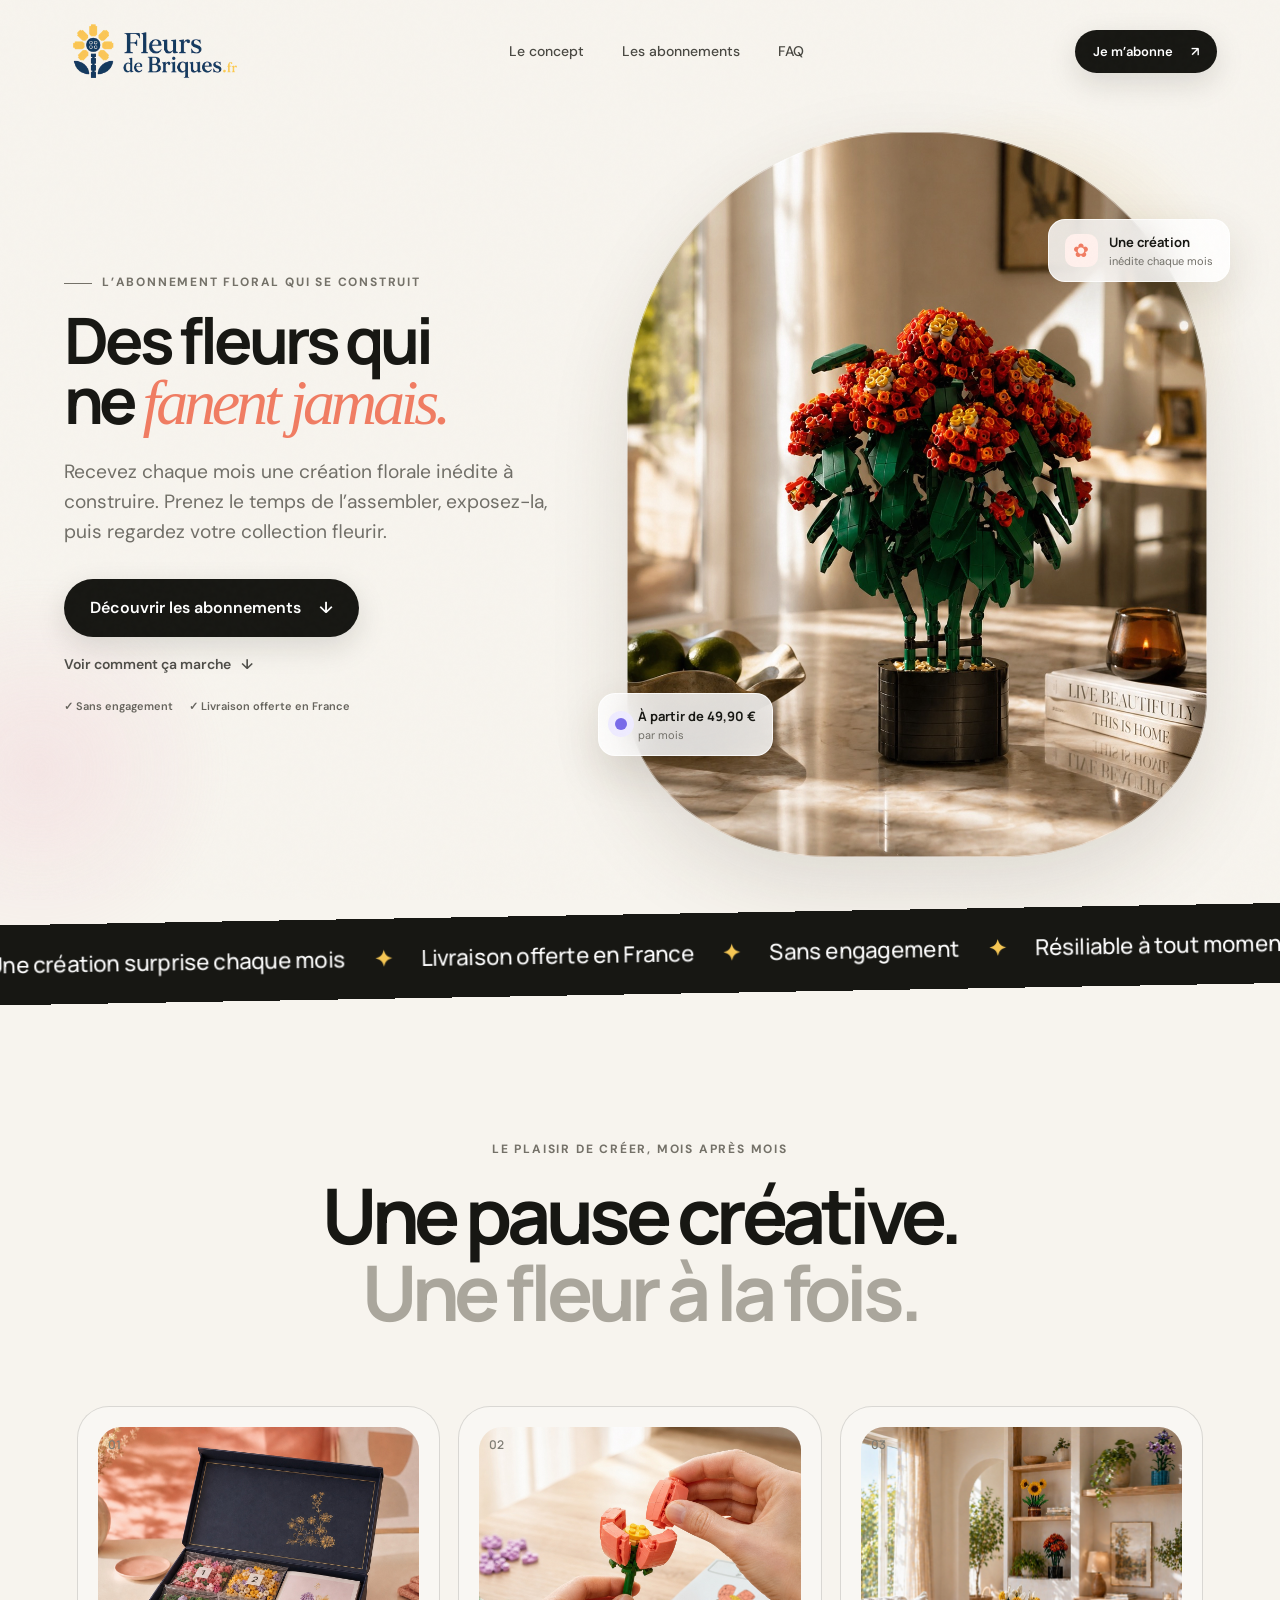
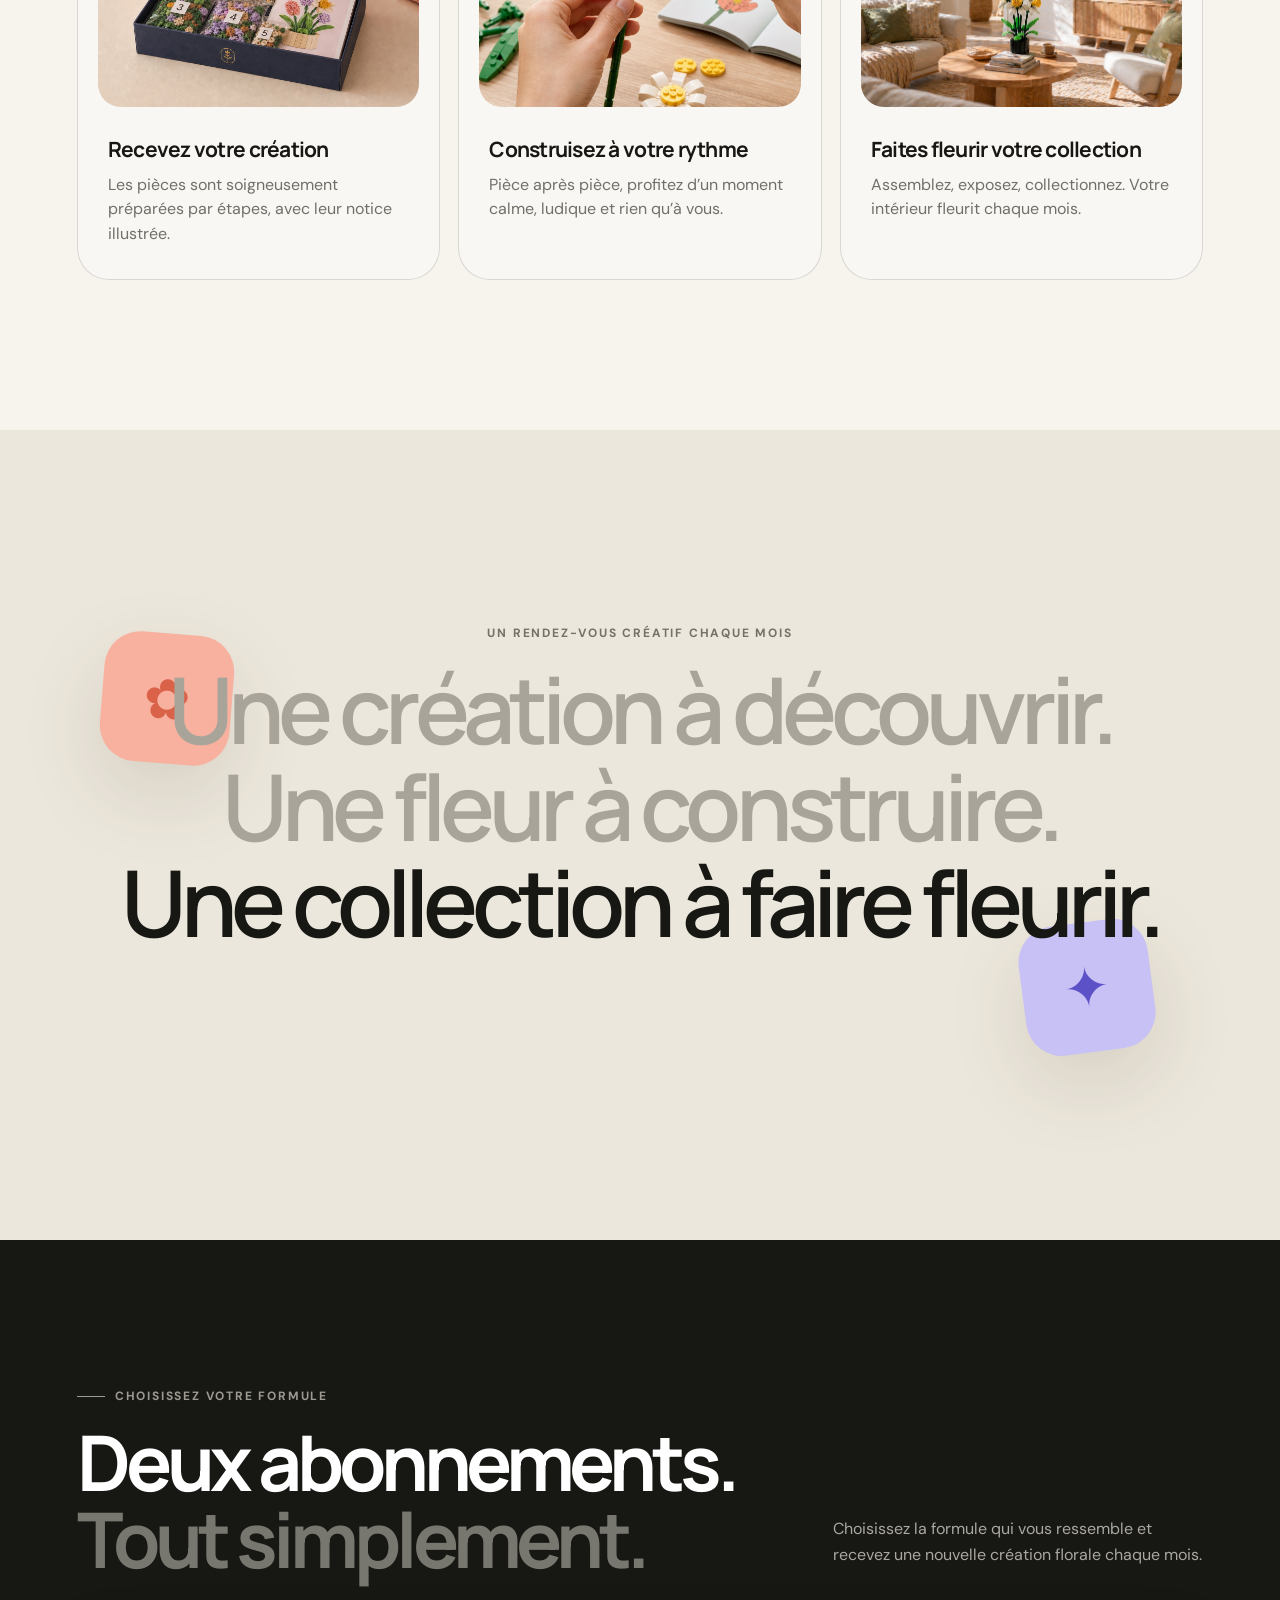
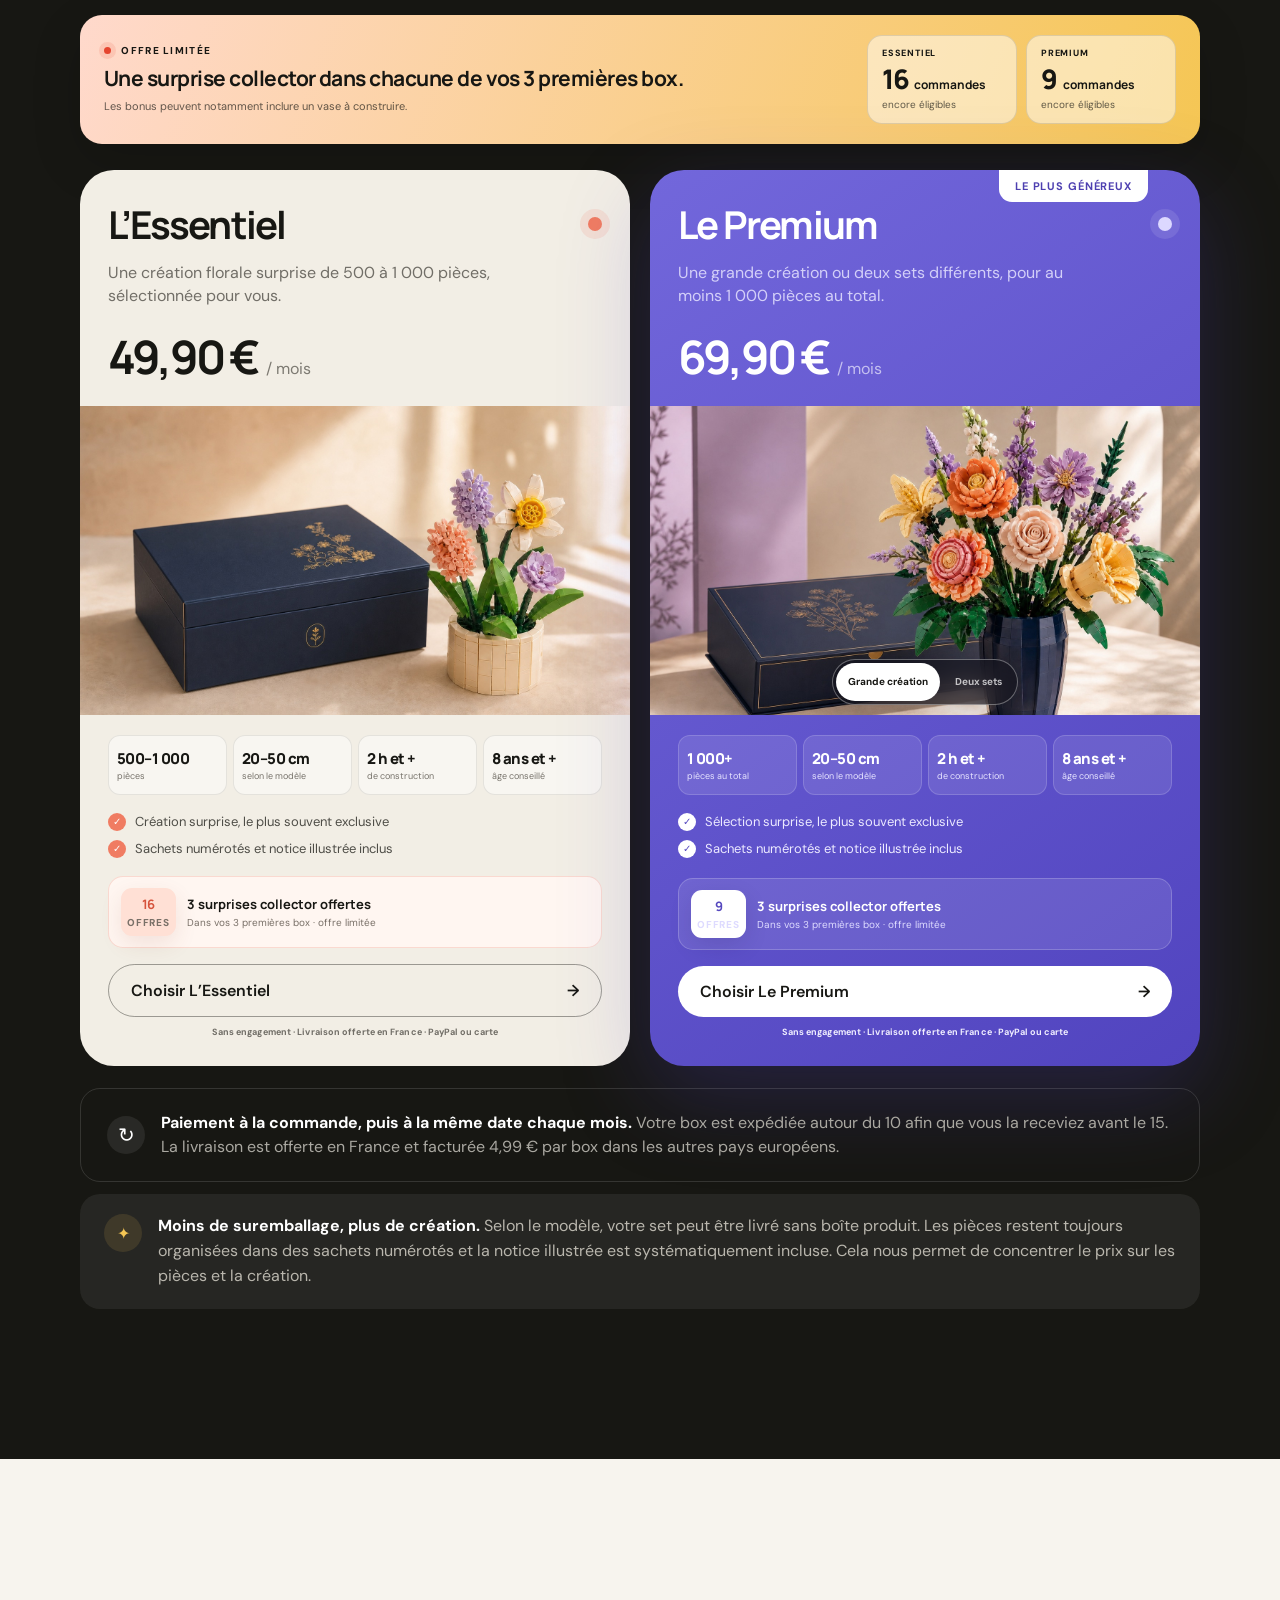
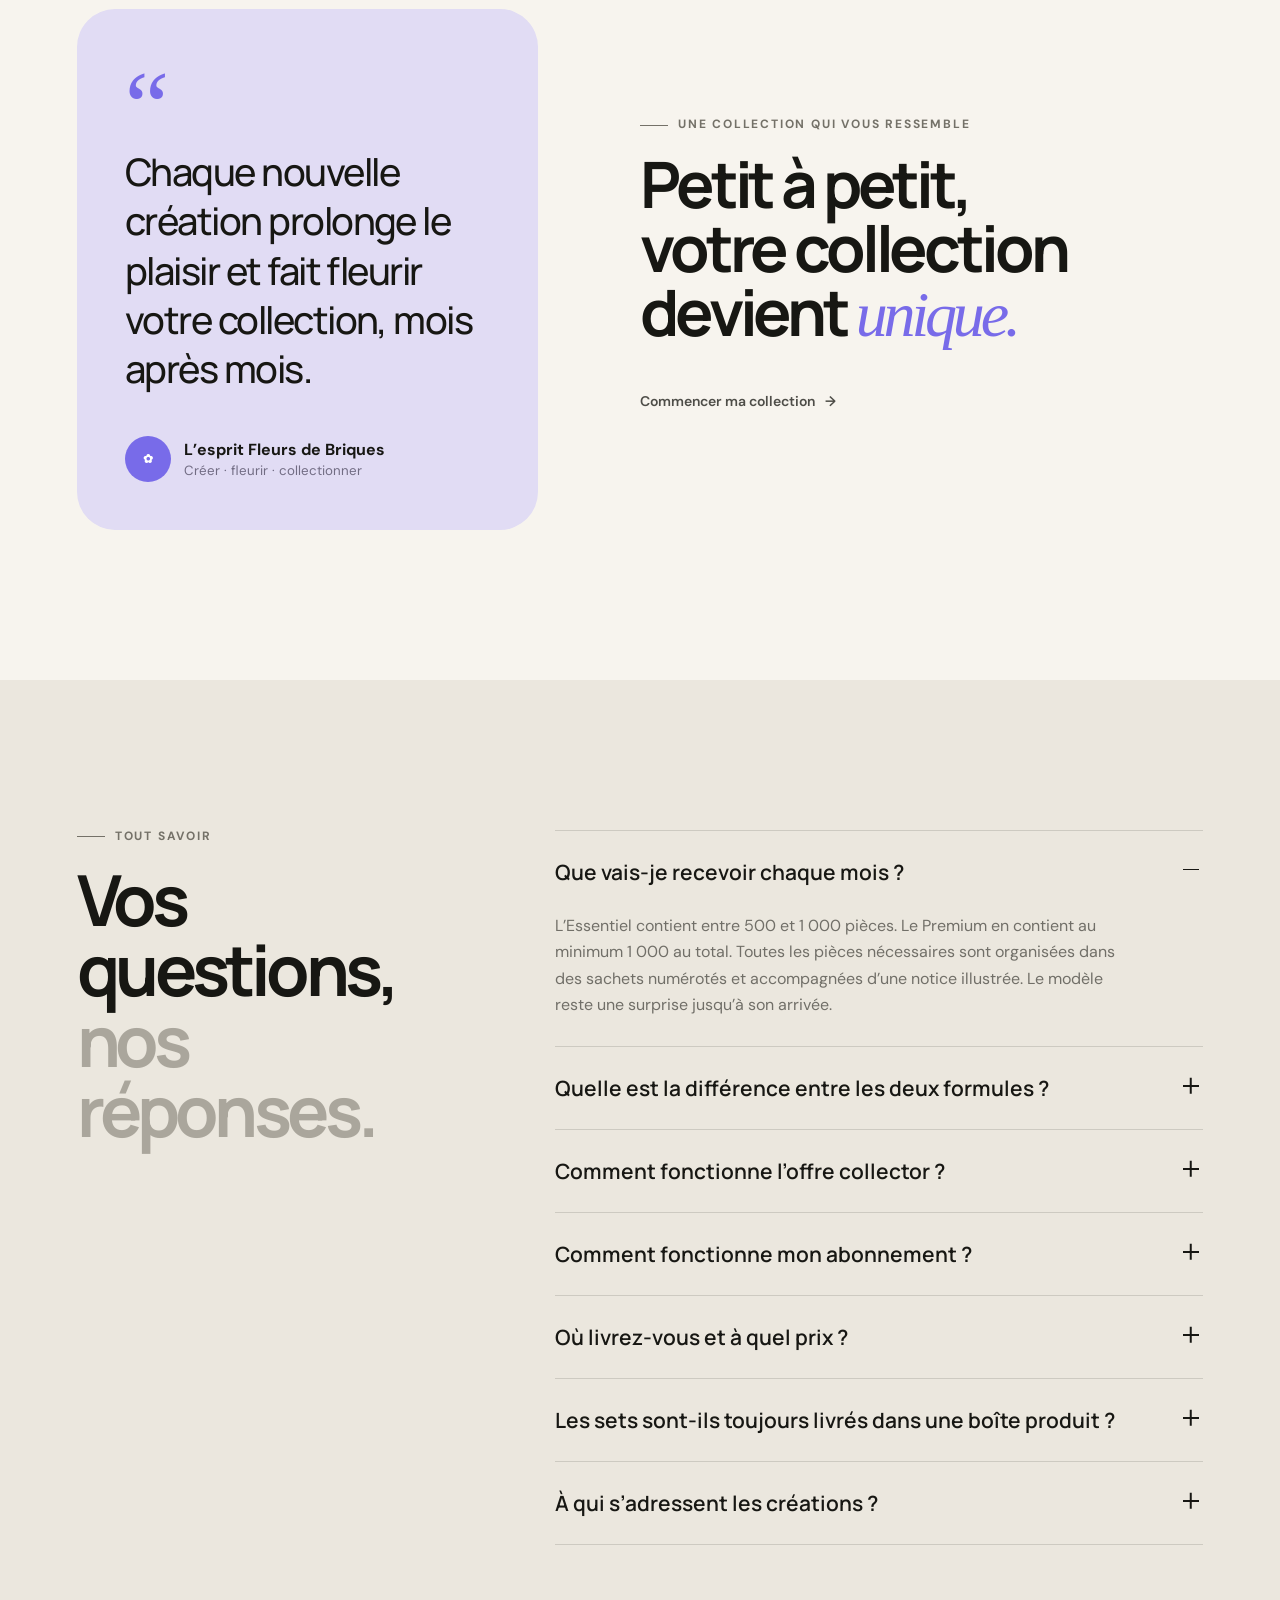
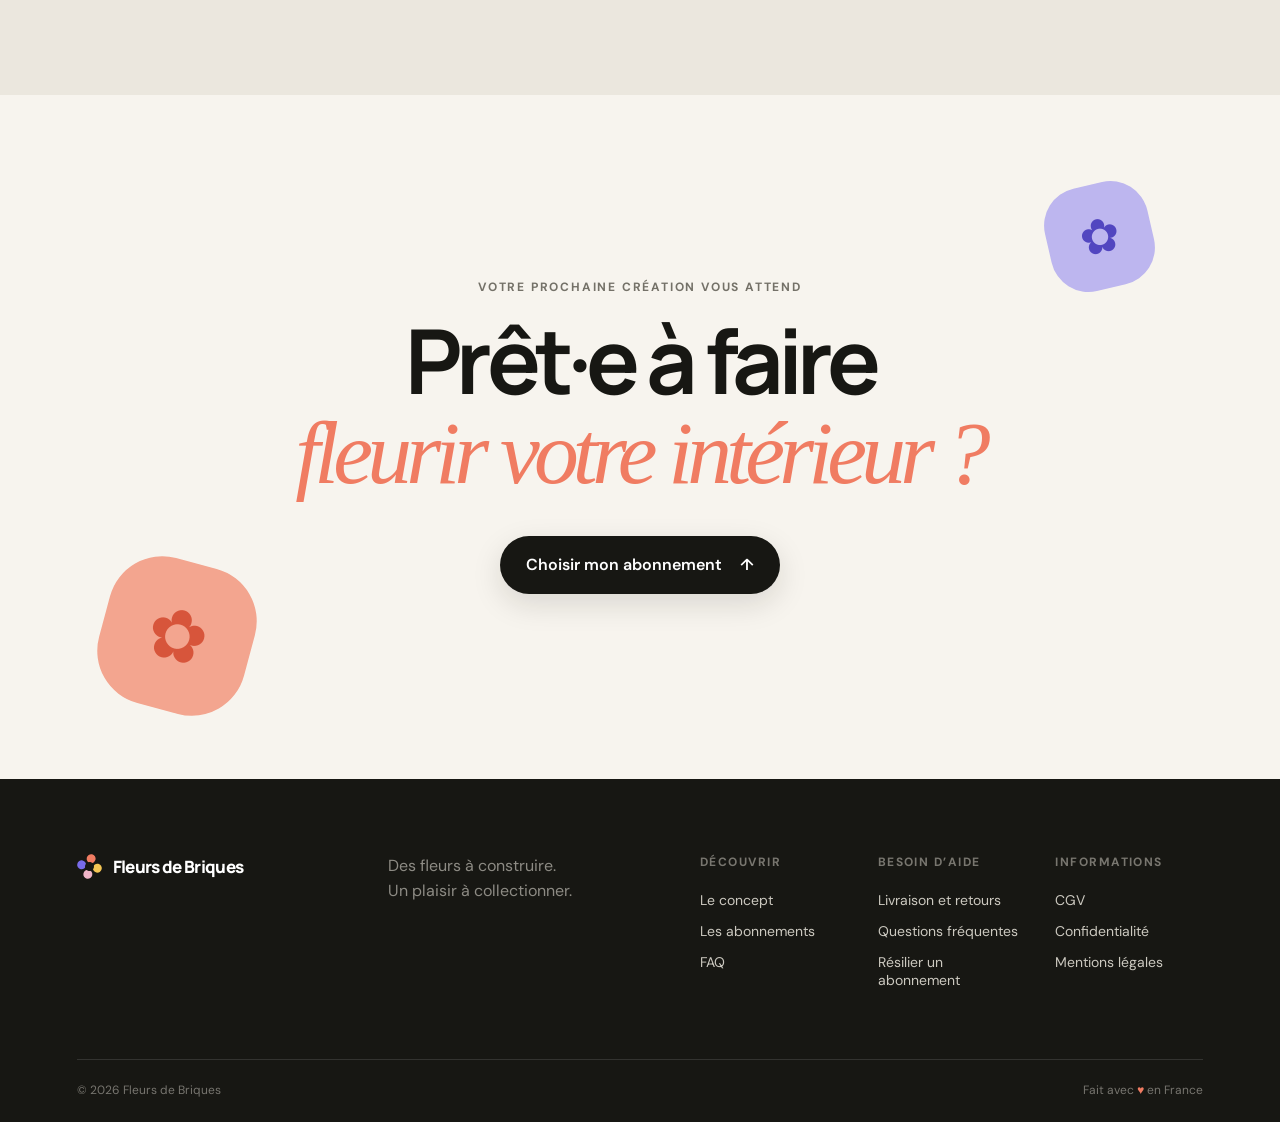
==== commit 1c6dff50: "Compact subscription cards" ====
--- a/index.html
+++ b/index.html
@@ -26,7 +26,7 @@
       href="https://fonts.googleapis.com/css2?family=DM+Sans:wght@400;500;600&family=Manrope:wght@500;600;700;800&display=swap"
       rel="stylesheet"
     />
-    <link rel="stylesheet" href="styles.css" />
+    <link rel="stylesheet" href="styles.css?v=20260717-2" />
   </head>
   <body>
     <div class="noise" aria-hidden="true"></div>
@@ -226,7 +226,7 @@
               <span class="plan-label">L’Essentiel</span>
               <span class="plan-color color-coral"></span>
             </div>
-            <p class="plan-description">Une création florale de 500 à 1&nbsp;000 pièces pour faire entrer un peu de couleur chez vous.</p>
+            <p class="plan-description">Une création florale surprise de 500 à 1&nbsp;000 pièces, sélectionnée pour vous.</p>
             <div class="price"><strong>49,90 €</strong><span>/ mois</span></div>
             <div class="plan-illustration essential-illustration">
               <img
@@ -245,16 +245,14 @@
               <span><strong>8 ans et +</strong><small>âge conseillé</small></span>
             </div>
             <ul>
-              <li><span>✓</span> Une création sélectionnée, le plus souvent exclusive</li>
-              <li><span>✓</span> Les pièces organisées dans des sachets numérotés</li>
-              <li><span>✓</span> La notice de montage illustrée incluse</li>
+              <li><span>✓</span> Création surprise, le plus souvent exclusive</li>
+              <li><span>✓</span> Sachets numérotés et notice illustrée inclus</li>
             </ul>
             <div class="collector-offer essential-collector">
-              <div class="collector-count"><strong>16</strong><small>restants</small></div>
+              <div class="collector-count"><strong>16</strong><small>offres</small></div>
               <p>
                 <strong>3 surprises collector offertes</strong>
-                <small>Une dans chacune de vos 3 premières box.</small>
-                <span class="collector-urgency">Commandez avant épuisement de l’offre.</span>
+                <small>Dans vos 3 premières box · offre limitée</small>
               </p>
             </div>
             <button class="button button-outline button-full choose-plan" type="button">
@@ -269,7 +267,7 @@
               <span class="plan-label">Le Premium</span>
               <span class="plan-color color-purple"></span>
             </div>
-            <p class="plan-description">Chaque mois, découvrez par surprise une grande création ou deux sets différents, sélectionnés par nos soins.</p>
+            <p class="plan-description">Une grande création ou deux sets différents, pour au moins 1&nbsp;000 pièces au total.</p>
             <div class="price"><strong>69,90 €</strong><span>/ mois</span></div>
             <div class="plan-illustration premium-illustration premium-gallery" data-premium-gallery>
               <div class="plan-gallery-viewport">
@@ -306,16 +304,14 @@
               <span><strong>8 ans et +</strong><small>âge conseillé</small></span>
             </div>
             <ul>
-              <li><span>✓</span> Une grande création ou deux sets, sélection surprise</li>
-              <li><span>✓</span> Des créations le plus souvent exclusives</li>
-              <li><span>✓</span> Les sachets numérotés et la notice illustrée inclus</li>
+              <li><span>✓</span> Sélection surprise, le plus souvent exclusive</li>
+              <li><span>✓</span> Sachets numérotés et notice illustrée inclus</li>
             </ul>
             <div class="collector-offer">
-              <div class="collector-count"><strong>9</strong><small>restants</small></div>
+              <div class="collector-count"><strong>9</strong><small>offres</small></div>
               <p>
                 <strong>3 surprises collector offertes</strong>
-                <small>Une dans chacune de vos 3 premières box.</small>
-                <span class="collector-urgency">Commandez avant épuisement de l’offre.</span>
+                <small>Dans vos 3 premières box · offre limitée</small>
               </p>
             </div>
             <button class="button button-light button-full choose-plan" type="button">
--- a/styles.css
+++ b/styles.css
@@ -173,7 +173,7 @@
 .collector-availability em { font-size: 10px; font-style: normal; color: rgba(23,23,19,.68); }
 @keyframes urgencyPulse { 70%, 100% { box-shadow: 0 0 0 11px rgba(229,69,47,0); } }
 .plan-grid { max-width: 1120px; margin: 0 auto; display: grid; grid-template-columns: 1fr 1fr; gap: 20px; align-items: stretch; }
-.plan-card { position: relative; overflow: hidden; padding: 34px; border-radius: 34px; display: flex; flex-direction: column; }
+.plan-card { position: relative; overflow: hidden; padding: 28px; border-radius: 34px; display: flex; flex-direction: column; }
 .plan-card.essential { color: var(--ink); background: #f2eee5; }
 .plan-card.premium { color: #fff; background: linear-gradient(145deg, #7267db 0%, #5144bf 100%); box-shadow: 0 30px 90px rgba(84,67,205,.25); }
 .plan-topline { display: flex; align-items: center; justify-content: space-between; }
@@ -181,13 +181,13 @@
 .plan-color { width: 14px; height: 14px; border-radius: 50%; }
 .color-coral { background: var(--coral); box-shadow: 0 0 0 8px rgba(240,124,98,.14); }
 .color-purple { background: #dcd8ff; box-shadow: 0 0 0 8px rgba(255,255,255,.1); }
-.plan-description { max-width: 400px; min-height: 56px; margin: 15px 0 25px; color: #716e67; line-height: 1.5; }
+.plan-description { max-width: 420px; min-height: 48px; margin: 10px 0 16px; color: #716e67; line-height: 1.45; }
 .premium .plan-description { color: #d3cff8; }
 .price { display: flex; align-items: baseline; gap: 8px; }
-.price strong { font: 700 clamp(40px, 4vw, 57px) "Manrope", sans-serif; letter-spacing: -.06em; }
+.price strong { font: 700 clamp(40px, 3.6vw, 52px) "Manrope", sans-serif; letter-spacing: -.06em; }
 .price span { color: #7d7a72; }
 .premium .price span { color: #c5c0f0; }
-.plan-illustration { aspect-ratio: 3 / 2; height: auto; margin: 25px -34px 28px; position: relative; overflow: hidden; }
+.plan-illustration { aspect-ratio: 16 / 9; height: auto; margin: 18px -28px 20px; position: relative; overflow: hidden; }
 .essential-illustration { background: linear-gradient(120deg, #efcab6, #f7d9c7); }
 .premium-illustration { background: linear-gradient(120deg, #9187ef, #7063df); }
 .plan-illustration img { width: 100%; height: 100%; object-fit: cover; transition: transform .7s cubic-bezier(.2,.8,.2,1); }
@@ -199,15 +199,15 @@
 .plan-gallery-viewport img { position: absolute; inset: 0; opacity: 0; transform: scale(1.02); transition: opacity .55s ease, transform 1.1s cubic-bezier(.2,.8,.2,1); }
 .plan-gallery-viewport img.is-active { opacity: 1; transform: scale(1); }
 .plan-card:hover .plan-gallery-viewport img.is-active { transform: scale(1.025); }
-.plan-gallery-tabs { position: absolute; left: 50%; bottom: 13px; z-index: 2; padding: 4px; display: flex; gap: 3px; border: 1px solid rgba(255,255,255,.35); border-radius: 999px; background: rgba(18,18,28,.58); box-shadow: 0 10px 28px rgba(18,18,28,.18); backdrop-filter: blur(14px); transform: translateX(-50%); }
-.plan-gallery-tabs button { min-height: 44px; padding: 10px 14px; border: 0; border-radius: 999px; color: rgba(255,255,255,.72); background: transparent; font-size: 11px; font-weight: 700; white-space: nowrap; cursor: pointer; transition: color .25s, background .25s; }
+.plan-gallery-tabs { position: absolute; left: 50%; bottom: 10px; z-index: 2; padding: 3px; display: flex; gap: 3px; border: 1px solid rgba(255,255,255,.35); border-radius: 999px; background: rgba(18,18,28,.58); box-shadow: 0 10px 28px rgba(18,18,28,.18); backdrop-filter: blur(14px); transform: translateX(-50%); }
+.plan-gallery-tabs button { min-height: 38px; padding: 8px 12px; border: 0; border-radius: 999px; color: rgba(255,255,255,.72); background: transparent; font-size: 10px; font-weight: 700; white-space: nowrap; cursor: pointer; transition: color .25s, background .25s; }
 .plan-gallery-tabs button[aria-pressed="true"] { color: var(--ink); background: #fff; }
-.plan-specs { margin: 0 0 24px; display: grid; grid-template-columns: repeat(2, 1fr); gap: 8px; }
-.plan-specs span { min-height: 72px; padding: 13px 14px; border: 1px solid rgba(23,23,19,.09); border-radius: 15px; display: flex; flex-direction: column; justify-content: center; background: rgba(255,255,255,.45); }
+.plan-specs { margin: 0 0 18px; display: grid; grid-template-columns: repeat(4, 1fr); gap: 6px; }
+.plan-specs span { min-height: 60px; padding: 9px 8px; border: 1px solid rgba(23,23,19,.09); border-radius: 12px; display: flex; flex-direction: column; justify-content: center; background: rgba(255,255,255,.45); }
 .premium .plan-specs span { border-color: rgba(255,255,255,.16); background: rgba(255,255,255,.1); }
 .plan-specs strong, .plan-specs small { display: block; }
-.plan-specs strong { font: 800 17px "Manrope", sans-serif; letter-spacing: -.035em; }
-.plan-specs small { margin-top: 3px; color: #77736b; font-size: 10px; line-height: 1.25; }
+.plan-specs strong { font: 800 15px "Manrope", sans-serif; letter-spacing: -.035em; }
+.plan-specs small { margin-top: 2px; color: #77736b; font-size: 9px; line-height: 1.2; }
 .premium .plan-specs small { color: #e7e4ff; }
 .plan-vase { position: absolute; left: 50%; bottom: -25px; width: 125px; height: 135px; border-radius: 18px 18px 45px 45px; background: rgba(255,255,255,.27); border: 1px solid rgba(255,255,255,.36); transform: translateX(-50%); backdrop-filter: blur(4px); }
 .plan-flower { position: absolute; width: 75px; height: 75px; border-radius: 44% 56% 48% 52%; background: #ff8a70; box-shadow: inset -10px -10px rgba(130,50,40,.1), 0 15px 25px rgba(63,47,42,.1); z-index: 1; }
@@ -221,27 +221,27 @@
 .f-four { left: 10%; top: 42px; background: #f2b7c9; --stem-angle: -23deg; transform: scale(.64); }
 .f-four i { background: #e98daa; }
 .f-five { right: 10%; top: 36px; background: #ff977b; --stem-angle: 24deg; transform: scale(.62); }
-.plan-card ul { list-style: none; margin: 0 0 28px; padding: 0; display: grid; gap: 14px; }
-.plan-card li { display: flex; align-items: flex-start; gap: 10px; color: #4e4d47; line-height: 1.45; }
+.plan-card ul { list-style: none; margin: 0 0 18px; padding: 0; display: grid; gap: 9px; }
+.plan-card li { display: flex; align-items: flex-start; gap: 9px; color: #4e4d47; font-size: 13px; line-height: 1.35; }
 .premium li { color: #eceaff; }
-.plan-card li span { display: grid; place-items: center; flex: 0 0 auto; width: 20px; height: 20px; border-radius: 50%; color: #fff; background: var(--coral); font-size: 11px; }
+.plan-card li span { display: grid; place-items: center; flex: 0 0 auto; width: 18px; height: 18px; border-radius: 50%; color: #fff; background: var(--coral); font-size: 10px; }
 .premium li span { color: #5548be; background: #fff; }
 .popular-pill { position: absolute; top: 0; right: 52px; padding: 9px 16px; border-radius: 0 0 13px 13px; color: #4d3fb0; background: #fff; font-size: 11px; font-weight: 700; text-transform: uppercase; letter-spacing: .08em; }
-.collector-offer { flex: 0 0 auto; margin: auto 0 22px; padding: 15px 16px; border: 1px solid rgba(255,255,255,.2); border-radius: 17px; display: flex; gap: 12px; align-items: flex-start; color: #fff; background: rgba(255,255,255,.1); }
+.collector-offer { flex: 0 0 auto; margin: auto 0 16px; padding: 11px 12px; border: 1px solid rgba(255,255,255,.2); border-radius: 15px; display: flex; gap: 11px; align-items: center; color: #fff; background: rgba(255,255,255,.1); }
 .collector-offer.essential-collector { color: var(--ink); border-color: rgba(224,86,59,.18); background: #fff6f1; }
-.collector-count { flex: 0 0 auto; min-width: 61px; padding: 8px 7px; border-radius: 13px; text-align: center; color: #5548be; background: #fff; box-shadow: 0 8px 22px rgba(30,21,78,.13); }
+.collector-count { flex: 0 0 auto; min-width: 55px; padding: 7px 6px; border-radius: 11px; text-align: center; color: #5548be; background: #fff; box-shadow: 0 8px 22px rgba(30,21,78,.13); }
 .essential-collector .collector-count { color: #d6533c; background: #ffe0d5; box-shadow: 0 8px 22px rgba(150,65,45,.11); }
 .collector-count strong, .collector-count small { display: block; }
-.collector-count strong { font: 800 27px/.9 "Manrope", sans-serif; letter-spacing: -.06em; }
-.collector-count small { margin-top: 5px; font-size: 9px; font-weight: 800; letter-spacing: .08em; text-transform: uppercase; }
+.collector-count strong { font: 800 24px/.9 "Manrope", sans-serif; letter-spacing: -.06em; }
+.collector-count small { margin-top: 4px; font-size: 8px; font-weight: 800; letter-spacing: .08em; text-transform: uppercase; }
 .collector-offer p { margin: 0; }
 .collector-offer strong, .collector-offer small { display: block; }
-.collector-offer strong { font: 700 14px "Manrope", sans-serif; }
-.collector-offer small { margin-top: 4px; color: #dedbff; font-size: 11px; line-height: 1.45; }
+.collector-offer strong { font: 700 13px "Manrope", sans-serif; }
+.collector-offer small { margin-top: 3px; color: #dedbff; font-size: 10px; line-height: 1.35; }
 .essential-collector small { color: #797068; }
 .collector-urgency { display: block; margin-top: 7px; color: #fff; font-size: 10px; font-weight: 800; text-transform: uppercase; letter-spacing: .04em; }
 .essential-collector .collector-urgency { color: #cf4b35; }
-.plan-reassurance { margin: 11px 0 0; text-align: center; color: #716e67; font-size: 10px; font-weight: 700; letter-spacing: .015em; }
+.plan-reassurance { margin: 9px 0 0; text-align: center; color: #716e67; font-size: 9px; font-weight: 700; letter-spacing: .01em; }
 .premium .plan-reassurance { color: #f0eeff; }
 .monthly-note { max-width: 1120px; margin: 22px auto 0; padding: 22px 26px; display: flex; gap: 16px; align-items: center; border: 1px solid rgba(255,255,255,.13); border-radius: 20px; color: #aaa8a1; }
 .monthly-note > span { flex: 0 0 auto; width: 38px; height: 38px; display: grid; place-items: center; border-radius: 50%; color: #fff; background: rgba(255,255,255,.08); font-size: 20px; }
@@ -404,8 +404,11 @@
   .collector-banner { padding: 18px; flex-direction: column; gap: 16px; }
   .collector-availability { width: 100%; flex-wrap: wrap; }
   .collector-availability span { flex: 1; }
-  .plan-card { padding: 28px 22px; border-radius: 26px; }
-  .plan-illustration { margin-left: -22px; margin-right: -22px; }
+  .plan-card { padding: 22px 18px; border-radius: 26px; }
+  .plan-description { min-height: 0; }
+  .plan-illustration { margin-left: -18px; margin-right: -18px; }
+  .plan-specs { grid-template-columns: repeat(2, 1fr); }
+  .plan-specs span { min-height: 54px; }
   .plan-gallery-tabs { width: calc(100% - 24px); }
   .plan-gallery-tabs button { flex: 1; padding-left: 8px; padding-right: 8px; }
   .price strong { font-size: 42px; }
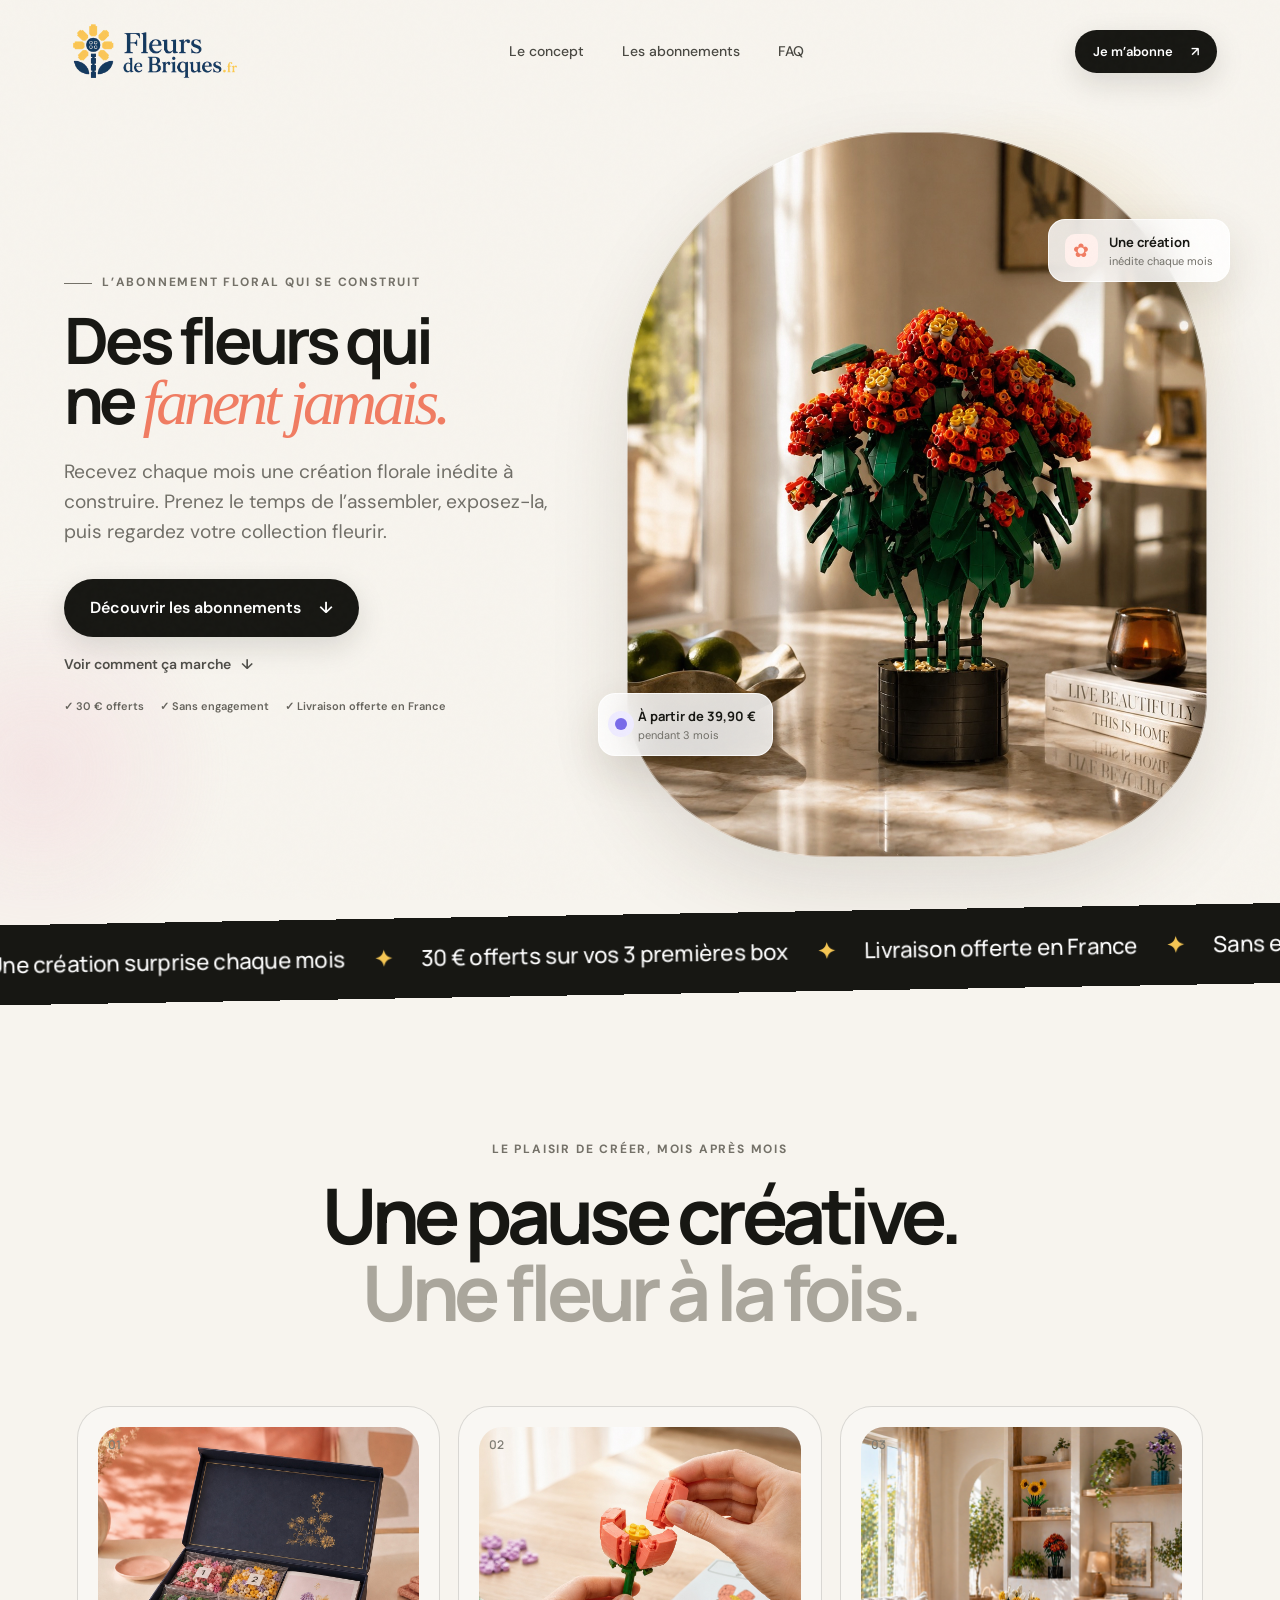
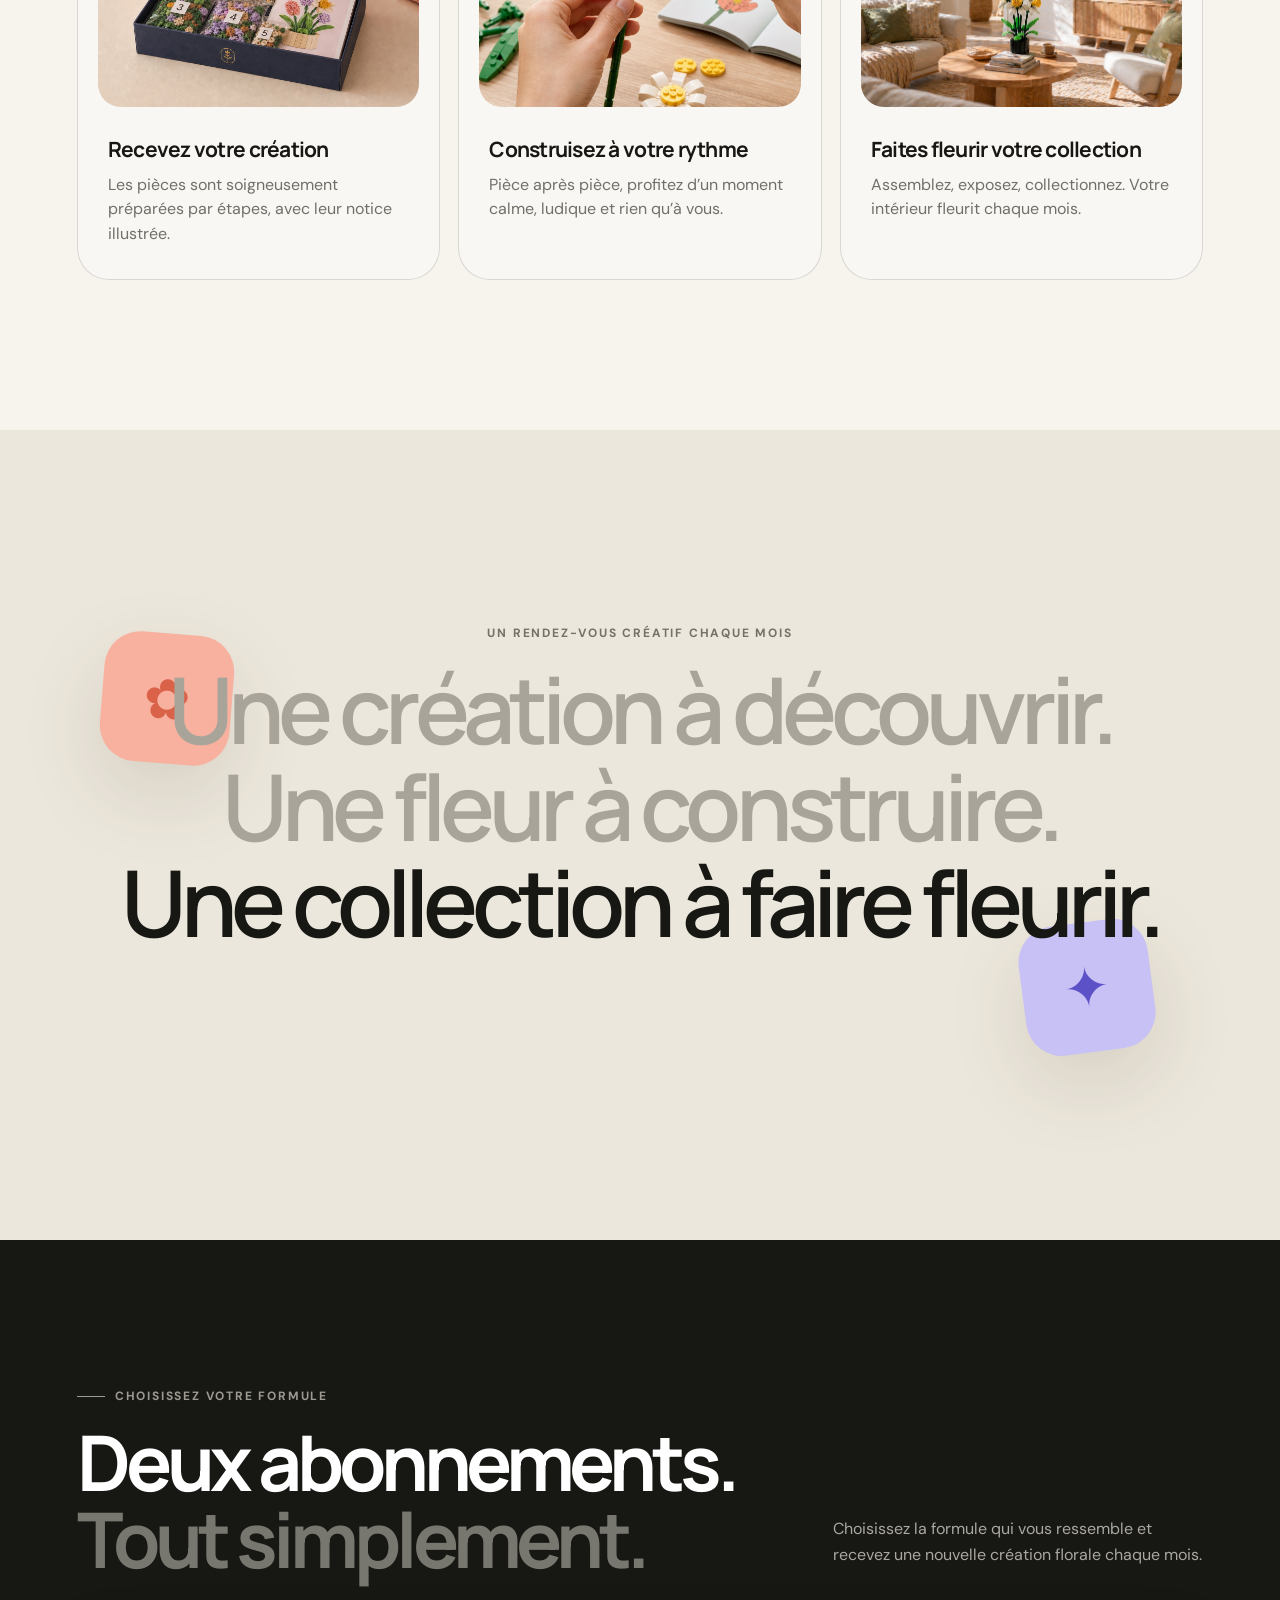
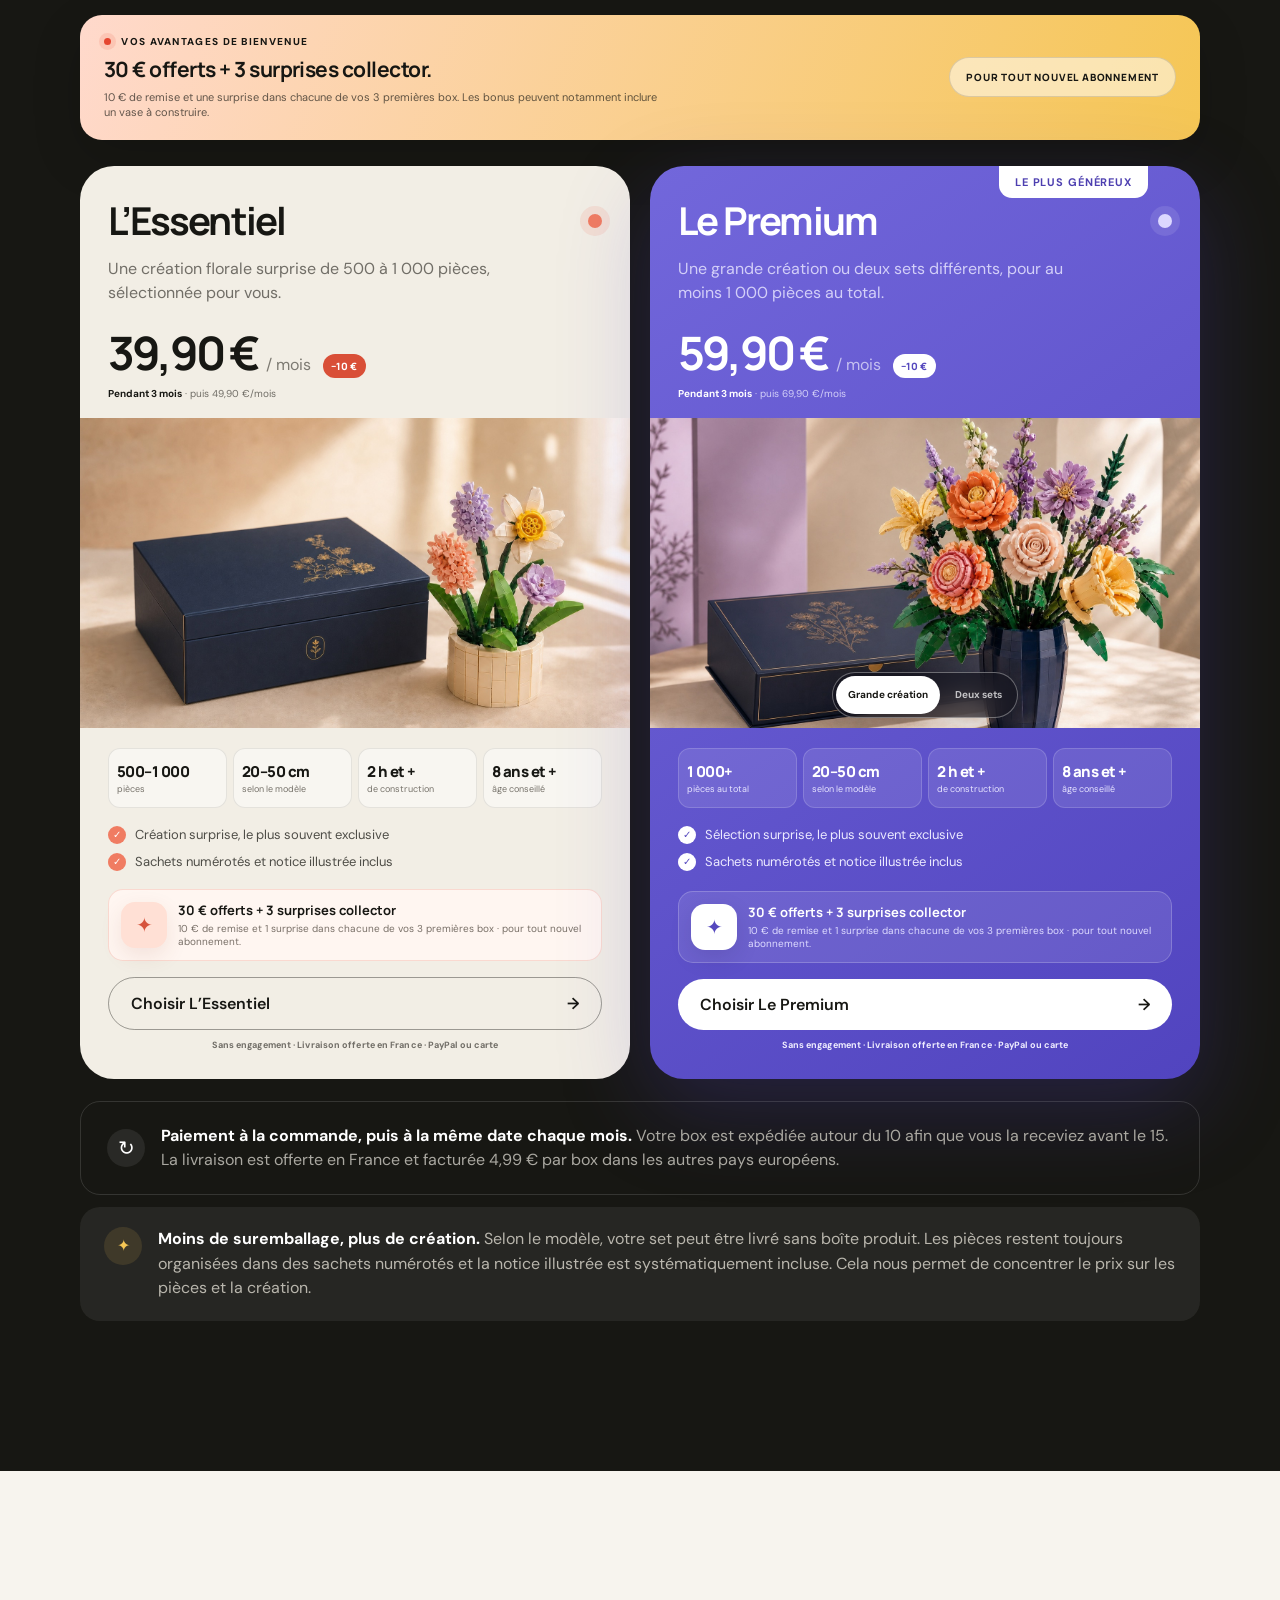
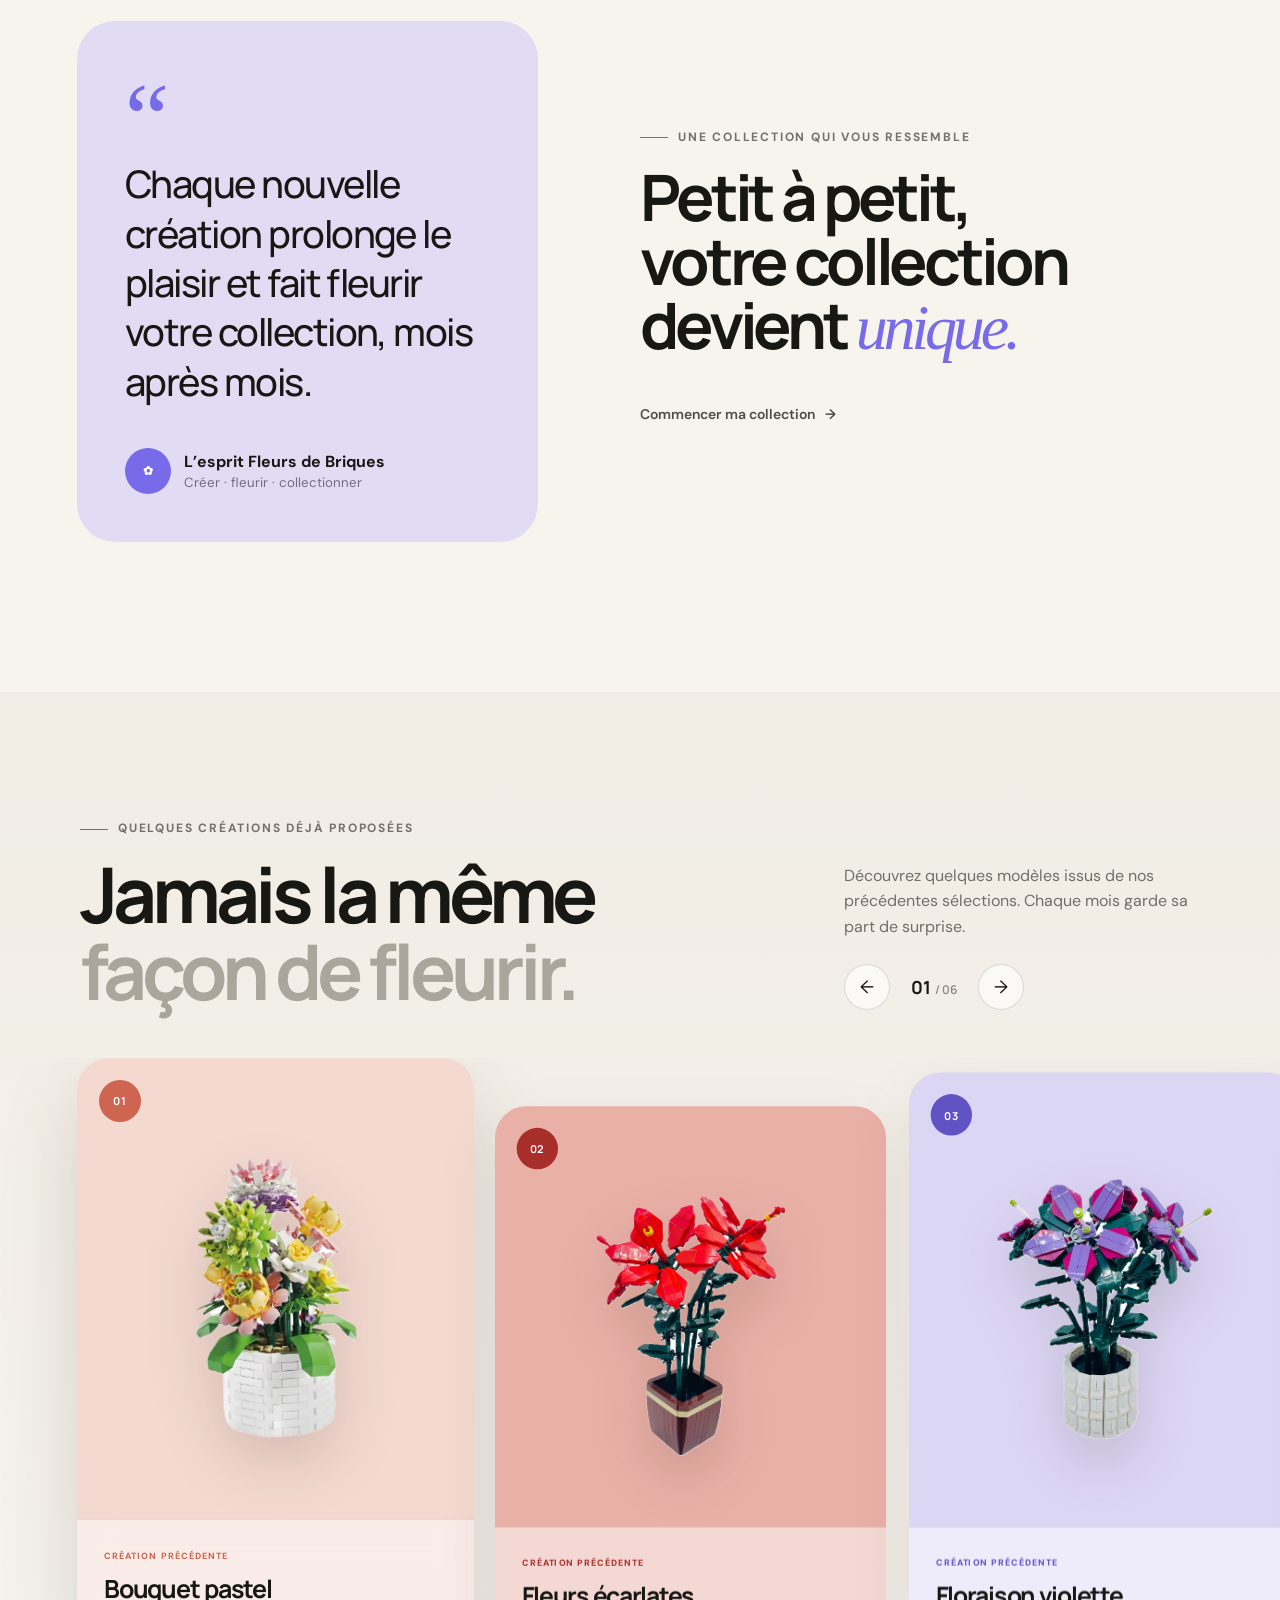
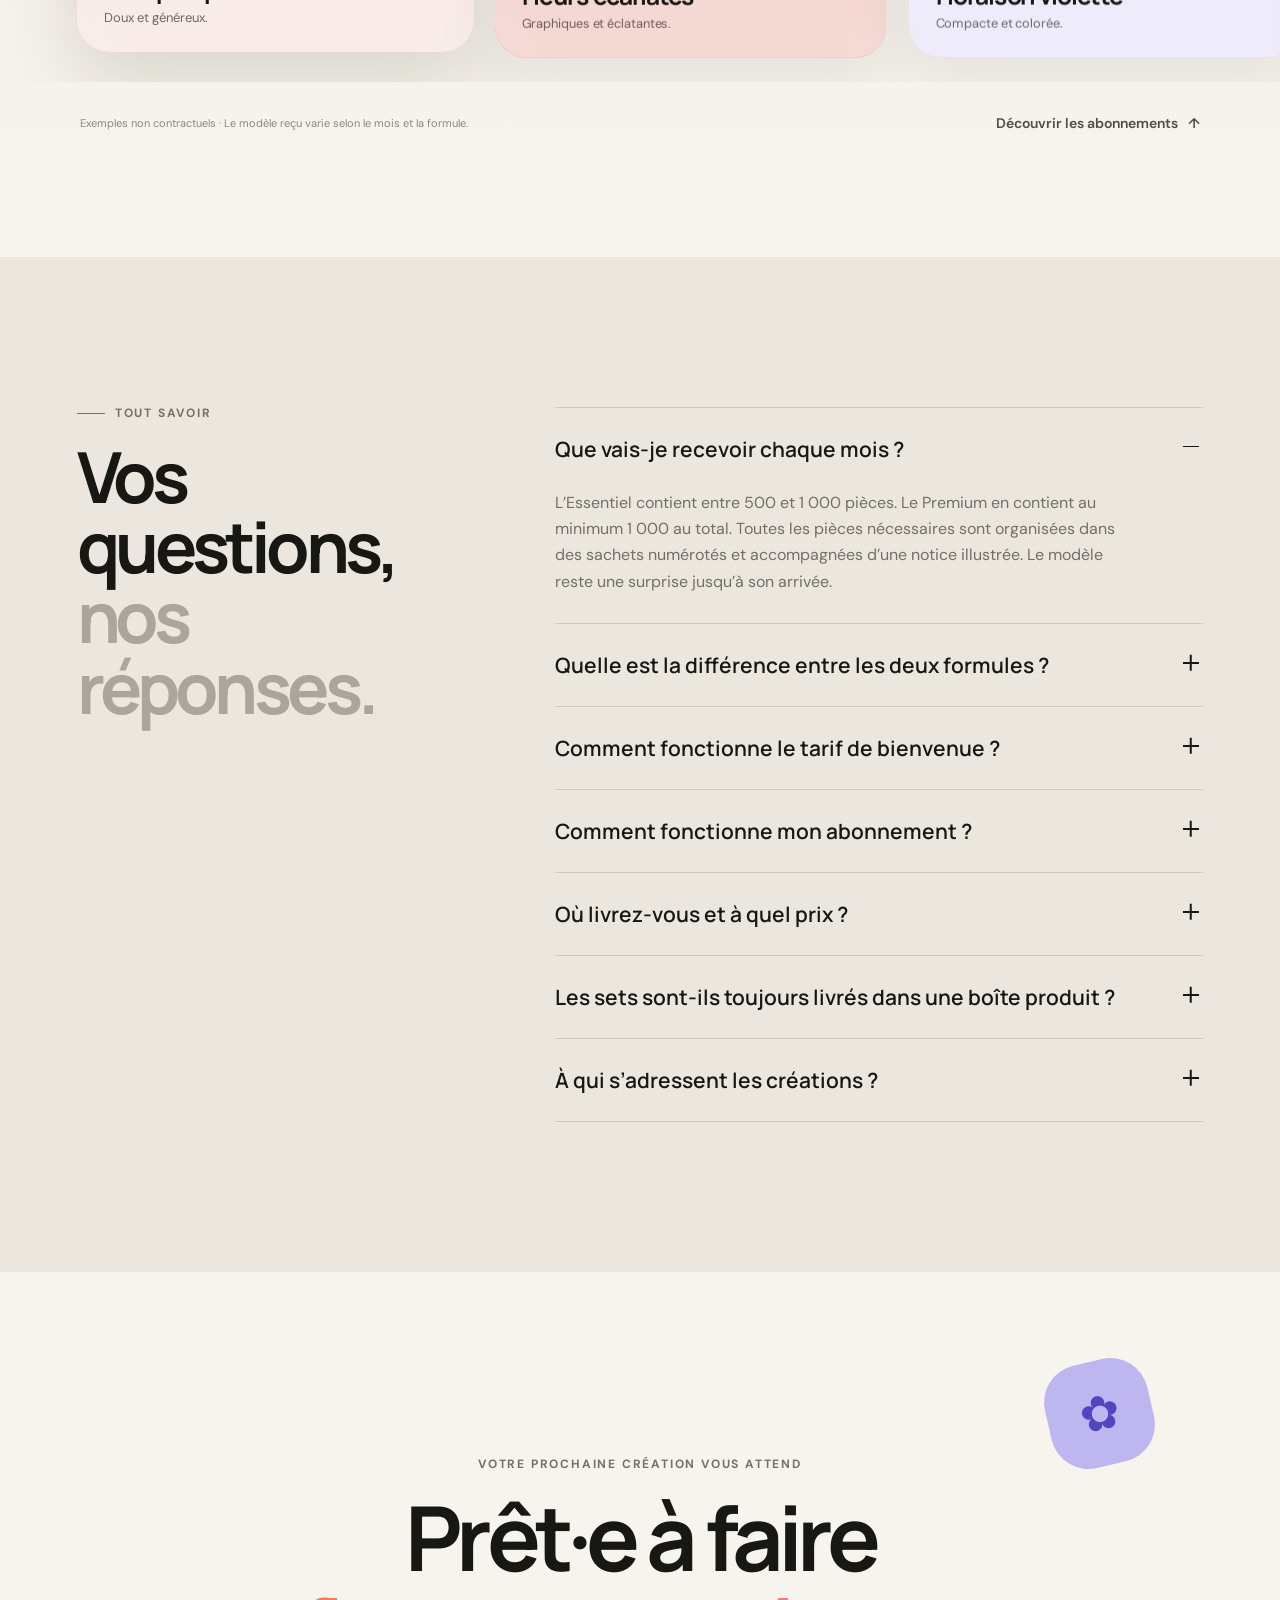
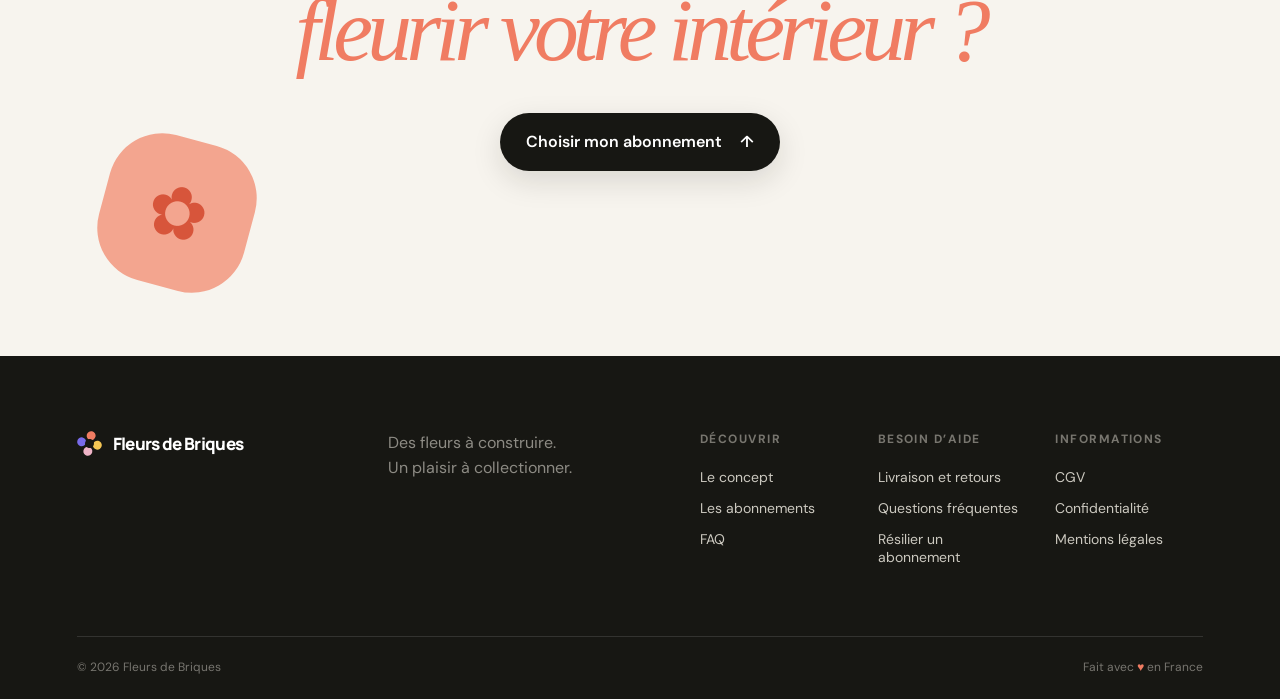
==== commit cec55a97: "Publish welcome pricing and PayPal plans" ====
--- a/index.html
+++ b/index.html
@@ -13,7 +13,7 @@
     <meta property="og:locale" content="fr_FR" />
     <meta property="og:site_name" content="Fleurs de Briques" />
     <meta property="og:title" content="Fleurs de Briques — Une création florale à construire chaque mois" />
-    <meta property="og:description" content="Recevez chaque mois une création florale en briques à construire. Deux abonnements sans engagement, dès 49,90 €." />
+    <meta property="og:description" content="Recevez chaque mois une création florale en briques à construire. Deux abonnements sans engagement, dès 39,90 €." />
     <meta property="og:url" content="https://www.fleursdebriques.fr/" />
     <meta property="og:image" content="https://www.fleursdebriques.fr/assets/original-hero-lifestyle.jpg" />
     <meta name="twitter:card" content="summary_large_image" />
@@ -26,7 +26,7 @@
       href="https://fonts.googleapis.com/css2?family=DM+Sans:wght@400;500;600&family=Manrope:wght@500;600;700;800&display=swap"
       rel="stylesheet"
     />
-    <link rel="stylesheet" href="styles.css?v=20260717-2" />
+    <link rel="stylesheet" href="styles.css?v=20260717-8" />
   </head>
   <body>
     <div class="noise" aria-hidden="true"></div>
@@ -91,7 +91,7 @@
             </button>
           </div>
           <p class="hero-reassurance reveal" style="--delay: 300ms">
-            <span>✓ Sans engagement</span><span>✓ Livraison offerte en France</span>
+            <span>✓ 30&nbsp;€ offerts</span><span>✓ Sans engagement</span><span>✓ Livraison offerte en France</span>
           </p>
         </div>
 
@@ -108,7 +108,7 @@
           </div>
           <div class="floating-note note-bottom" data-float="16">
             <span class="note-dot"></span>
-            <span><strong>À partir de 49,90 €</strong><small>par mois</small></span>
+            <span><strong>À partir de 39,90 €</strong><small>pendant 3 mois</small></span>
           </div>
         </div>
 
@@ -117,10 +117,12 @@
       <section class="promise-bar" aria-label="Les engagements Fleurs de Briques">
         <div class="promise-track">
           <span>Une création surprise chaque mois</span><b>✦</b>
+          <span>30&nbsp;€ offerts sur vos 3 premières box</span><b>✦</b>
           <span>Livraison offerte en France</span><b>✦</b>
           <span>Sans engagement</span><b>✦</b>
           <span>Résiliable à tout moment</span><b>✦</b>
           <span aria-hidden="true">Une création surprise chaque mois</span><b aria-hidden="true">✦</b>
+          <span aria-hidden="true">30&nbsp;€ offerts sur vos 3 premières box</span><b aria-hidden="true">✦</b>
           <span aria-hidden="true">Livraison offerte en France</span><b aria-hidden="true">✦</b>
           <span aria-hidden="true">Sans engagement</span><b aria-hidden="true">✦</b>
           <span aria-hidden="true">Résiliable à tout moment</span><b aria-hidden="true">✦</b>
@@ -202,32 +204,22 @@
 
         <div class="collector-banner reveal">
           <div>
-            <span class="collector-kicker"><i></i> Offre limitée</span>
-            <strong>Une surprise collector dans chacune de vos 3 premières box.</strong>
-            <small>Les bonus peuvent notamment inclure un vase à construire.</small>
-          </div>
-          <div class="collector-availability" aria-label="Commandes encore éligibles">
-            <span>
-              <small>Essentiel</small>
-              <strong><b>16</b> commandes</strong>
-              <em>encore éligibles</em>
-            </span>
-            <span>
-              <small>Premium</small>
-              <strong><b>9</b> commandes</strong>
-              <em>encore éligibles</em>
-            </span>
-          </div>
+            <span class="collector-kicker"><i></i> Vos avantages de bienvenue</span>
+            <strong>30&nbsp;€ offerts + 3 surprises collector.</strong>
+            <small>10&nbsp;€ de remise et une surprise dans chacune de vos 3 premières box. Les bonus peuvent notamment inclure un vase à construire.</small>
+          </div>
+          <span class="collector-for-all">Pour tout nouvel abonnement</span>
         </div>
 
         <div class="plan-grid">
-          <article class="plan-card essential reveal" data-plan="L’Essentiel" data-price="49,90 €" data-plan-id="P-9WK16435TS7356210NJM6FSY" data-plan-code="ESSENTIEL" data-eligible-count="16">
+          <article class="plan-card essential reveal" data-plan="L’Essentiel" data-price="49,90 €" data-promo-price="39,90 €" data-plan-id="P-48D74613M42572619NJM72NY" data-plan-code="ESSENTIEL">
             <div class="plan-topline">
               <span class="plan-label">L’Essentiel</span>
               <span class="plan-color color-coral"></span>
             </div>
             <p class="plan-description">Une création florale surprise de 500 à 1&nbsp;000 pièces, sélectionnée pour vous.</p>
-            <div class="price"><strong>49,90 €</strong><span>/ mois</span></div>
+            <div class="price promo-price"><strong>39,90 €</strong><span>/ mois</span><b>−10&nbsp;€</b></div>
+            <p class="promo-renewal"><strong>Pendant 3 mois</strong> · puis 49,90&nbsp;€/mois</p>
             <div class="plan-illustration essential-illustration">
               <img
                 src="assets/subscription-essential-box-mobile.jpg"
@@ -249,10 +241,10 @@
               <li><span>✓</span> Sachets numérotés et notice illustrée inclus</li>
             </ul>
             <div class="collector-offer essential-collector">
-              <div class="collector-count"><strong>16</strong><small>offres</small></div>
+              <span class="collector-gift-icon" aria-hidden="true">✦</span>
               <p>
-                <strong>3 surprises collector offertes</strong>
-                <small>Dans vos 3 premières box · offre limitée</small>
+                <strong>30&nbsp;€ offerts + 3 surprises collector</strong>
+                <small>10&nbsp;€ de remise et 1 surprise dans chacune de vos 3 premières box · pour tout nouvel abonnement.</small>
               </p>
             </div>
             <button class="button button-outline button-full choose-plan" type="button">
@@ -261,14 +253,15 @@
             <p class="plan-reassurance">Sans engagement · Livraison offerte en France · PayPal ou carte</p>
           </article>
 
-          <article class="plan-card premium reveal" style="--delay: 120ms" data-plan="Le Premium" data-price="69,90 €" data-plan-id="P-44N73432SR248160RNJM6GDY" data-plan-code="PREMIUM" data-eligible-count="9">
+          <article class="plan-card premium reveal" style="--delay: 120ms" data-plan="Le Premium" data-price="69,90 €" data-promo-price="59,90 €" data-plan-id="P-7X5243942W016041TNJM73MY" data-plan-code="PREMIUM">
             <div class="popular-pill">Le plus généreux</div>
             <div class="plan-topline">
               <span class="plan-label">Le Premium</span>
               <span class="plan-color color-purple"></span>
             </div>
             <p class="plan-description">Une grande création ou deux sets différents, pour au moins 1&nbsp;000 pièces au total.</p>
-            <div class="price"><strong>69,90 €</strong><span>/ mois</span></div>
+            <div class="price promo-price"><strong>59,90 €</strong><span>/ mois</span><b>−10&nbsp;€</b></div>
+            <p class="promo-renewal"><strong>Pendant 3 mois</strong> · puis 69,90&nbsp;€/mois</p>
             <div class="plan-illustration premium-illustration premium-gallery" data-premium-gallery>
               <div class="plan-gallery-viewport">
                 <img
@@ -308,10 +301,10 @@
               <li><span>✓</span> Sachets numérotés et notice illustrée inclus</li>
             </ul>
             <div class="collector-offer">
-              <div class="collector-count"><strong>9</strong><small>offres</small></div>
+              <span class="collector-gift-icon" aria-hidden="true">✦</span>
               <p>
-                <strong>3 surprises collector offertes</strong>
-                <small>Dans vos 3 premières box · offre limitée</small>
+                <strong>30&nbsp;€ offerts + 3 surprises collector</strong>
+                <small>10&nbsp;€ de remise et 1 surprise dans chacune de vos 3 premières box · pour tout nouvel abonnement.</small>
               </p>
             </div>
             <button class="button button-light button-full choose-plan" type="button">
@@ -350,6 +343,102 @@
         </div>
       </section>
 
+      <section class="creations-showcase section" aria-labelledby="creations-title">
+        <div class="creations-header">
+          <div>
+            <p class="eyebrow reveal">Quelques créations déjà proposées</p>
+            <h2 id="creations-title" class="reveal">Jamais la même<br /><span>façon de fleurir.</span></h2>
+          </div>
+          <div class="creations-intro reveal">
+            <p>Découvrez quelques modèles issus de nos précédentes sélections. Chaque mois garde sa part de surprise.</p>
+            <div class="carousel-controls" aria-label="Navigation dans les créations">
+              <button type="button" data-carousel-prev aria-label="Création précédente">←</button>
+              <p class="carousel-status" aria-live="polite"><strong>01</strong><span>/ 06</span></p>
+              <button type="button" data-carousel-next aria-label="Création suivante">→</button>
+            </div>
+          </div>
+        </div>
+
+        <div class="creations-track" data-creations-carousel tabindex="0" aria-label="Exemples de créations florales en briques">
+          <article class="creation-slide is-active" style="--creation-bg: #f3d9d0; --creation-accent: #ce6550;">
+            <span class="creation-number">01</span>
+            <div class="creation-visual">
+              <img src="assets/creation-bouquet-pastel.webp" alt="Bouquet pastel en briques dans un pot blanc" loading="lazy" decoding="async" width="1000" height="1000" />
+            </div>
+            <div class="creation-caption">
+              <small>Création précédente</small>
+              <h3>Bouquet pastel</h3>
+              <p>Doux et généreux.</p>
+            </div>
+          </article>
+
+          <article class="creation-slide" style="--creation-bg: #e9b0a7; --creation-accent: #a82e2a;">
+            <span class="creation-number">02</span>
+            <div class="creation-visual">
+              <img src="assets/creation-fleurs-rouges.webp" alt="Fleurs rouges en briques dans un pot brun" loading="lazy" decoding="async" width="1278" height="1278" />
+            </div>
+            <div class="creation-caption">
+              <small>Création précédente</small>
+              <h3>Fleurs écarlates</h3>
+              <p>Graphiques et éclatantes.</p>
+            </div>
+          </article>
+
+          <article class="creation-slide" style="--creation-bg: #dcd6f5; --creation-accent: #6253c5;">
+            <span class="creation-number">03</span>
+            <div class="creation-visual">
+              <img src="assets/creation-fleurs-violettes.webp" alt="Fleurs violettes en briques dans un pot blanc" loading="lazy" decoding="async" width="1278" height="1278" />
+            </div>
+            <div class="creation-caption">
+              <small>Création précédente</small>
+              <h3>Floraison violette</h3>
+              <p>Compacte et colorée.</p>
+            </div>
+          </article>
+
+          <article class="creation-slide" style="--creation-bg: #efbfd5; --creation-accent: #9f3068;">
+            <span class="creation-number">04</span>
+            <div class="creation-visual">
+              <img src="assets/creation-bouquet-magenta.webp" alt="Grand bouquet magenta en briques dans un pot bleu et blanc" loading="lazy" decoding="async" width="1000" height="1000" />
+            </div>
+            <div class="creation-caption">
+              <small>Création précédente</small>
+              <h3>Bouquet magenta</h3>
+              <p>Dense et spectaculaire.</p>
+            </div>
+          </article>
+
+          <article class="creation-slide" style="--creation-bg: #f5cc86; --creation-accent: #825640;">
+            <span class="creation-number">05</span>
+            <div class="creation-visual">
+              <img src="assets/creation-oiseau-floral.webp" alt="Scène florale en briques avec un oiseau bleu" loading="lazy" decoding="async" width="1000" height="1000" />
+            </div>
+            <div class="creation-caption">
+              <small>Création précédente</small>
+              <h3>Jardin exotique</h3>
+              <p>Original et inattendu.</p>
+            </div>
+          </article>
+
+          <article class="creation-slide" style="--creation-bg: #cbd9b3; --creation-accent: #b5302e;">
+            <span class="creation-number">06</span>
+            <div class="creation-visual">
+              <img src="assets/creation-fleur-rouge.webp" alt="Grande fleur rouge en briques dans un pot blanc" loading="lazy" decoding="async" width="1278" height="1278" />
+            </div>
+            <div class="creation-caption">
+              <small>Création précédente</small>
+              <h3>Fleur sculpturale</h3>
+              <p>Élancée et expressive.</p>
+            </div>
+          </article>
+        </div>
+
+        <div class="creations-footer reveal">
+          <p>Exemples non contractuels · Le modèle reçu varie selon le mois et la formule.</p>
+          <a class="text-link" href="#abonnements">Découvrir les abonnements <span>↑</span></a>
+        </div>
+      </section>
+
       <section class="faq section" id="faq" aria-labelledby="faq-title">
         <div class="faq-heading">
           <p class="eyebrow reveal">Tout savoir</p>
@@ -374,10 +463,10 @@
           </article>
           <article class="faq-item">
             <button type="button" aria-expanded="false">
-              <span>Comment fonctionne l’offre collector&nbsp;?</span><i></i>
-            </button>
-            <div class="faq-answer">
-              <p>Une surprise collector est incluse dans chacune de vos trois premières box. Les bonus peuvent notamment prendre la forme d’un vase à construire. L’offre est limitée aux 16 prochaines commandes Essentiel et aux 9 prochaines commandes Premium.</p>
+              <span>Comment fonctionne le tarif de bienvenue&nbsp;?</span><i></i>
+            </button>
+            <div class="faq-answer">
+              <p>Vous bénéficiez automatiquement de 10&nbsp;€ de remise sur chacune de vos trois premières box, soit 30&nbsp;€ offerts au total. Une surprise collector est également incluse dans chacune de ces trois box. Ces deux avantages sont accordés à chaque nouvel abonnement.</p>
             </div>
           </article>
           <article class="faq-item">
@@ -444,18 +533,22 @@
       <button class="dialog-backdrop" type="button" aria-label="Fermer"></button>
       <div class="dialog-panel">
         <button class="dialog-close" type="button" aria-label="Fermer">×</button>
-        <span class="dialog-kicker">Votre sélection</span>
-        <h2 id="dialog-title">L’Essentiel</h2>
-        <p class="dialog-price">49,90 € <span>/ mois</span></p>
-        <div class="dialog-summary"><span>Premier paiement</span><strong>Au moment de la commande</strong></div>
-        <div class="dialog-summary"><span>Paiements suivants</span><strong>Chaque mois, à la date anniversaire</strong></div>
-        <div class="dialog-summary"><span>Engagement</span><strong>Sans engagement, résiliable à tout moment</strong></div>
-        <div class="dialog-summary"><span>Livraison</span><strong>Offerte en France · Europe +4,99&nbsp;€</strong></div>
-        <div class="dialog-summary"><span>Expédition</span><strong>Autour du 10 de chaque mois</strong></div>
-        <div class="dialog-summary"><span>Réception prévue</span><strong>Avant le 15</strong></div>
-        <div class="dialog-premium-offer" hidden>
-          <strong>3 surprises collector offertes</strong>
-          <span>Une dans chacune de vos 3 premières box. Plus que <b data-dialog-eligible>9</b> commandes éligibles pour cette formule.</span>
+        <div class="dialog-title-row">
+          <div>
+            <span class="dialog-kicker">Votre sélection</span>
+            <h2 id="dialog-title">L’Essentiel</h2>
+          </div>
+          <p class="dialog-price">39,90 € <span>/ mois</span><small>Pendant 3 mois · puis 49,90&nbsp;€/mois</small></p>
+        </div>
+        <div class="dialog-highlights" aria-label="Informations essentielles sur l’abonnement">
+          <div><span aria-hidden="true">↻</span><p><strong>Tarif de bienvenue</strong><small data-dialog-promo-schedule>39,90&nbsp;€ × 3, puis 49,90&nbsp;€</small></p></div>
+          <div><span aria-hidden="true">✓</span><p><strong>Sans engagement</strong><small>Résiliable à tout moment</small></p></div>
+          <div><span aria-hidden="true">→</span><p><strong>Envoi vers le 10</strong><small>Réception prévue avant le 15</small></p></div>
+          <div><span aria-hidden="true">⌂</span><p><strong>France incluse</strong><small>Autres pays européens +4,99&nbsp;€</small></p></div>
+        </div>
+        <div class="dialog-premium-offer">
+          <strong>30&nbsp;€ offerts + 3 surprises collector</strong>
+          <span>10&nbsp;€ de remise et 1 surprise dans chacune de vos 3 premières box, pour tout nouvel abonnement.</span>
         </div>
         <div class="checkout-flow" data-checkout-flow>
           <fieldset class="delivery-choice">
@@ -471,18 +564,18 @@
           </fieldset>
           <p class="delivery-hint">Le pays sélectionné doit correspondre à l’adresse de livraison confirmée dans PayPal.</p>
           <div class="checkout-total">
-            <span>Prélevé aujourd’hui, puis chaque mois</span>
-            <strong data-checkout-total>49,90&nbsp;€</strong>
-          </div>
+            <span>Aujourd’hui · première box remisée</span>
+            <strong data-checkout-total>39,90&nbsp;€</strong>
+          </div>
+          <label class="checkout-consent">
+            <input type="checkbox" data-checkout-consent />
+            <span>J’accepte les <a href="conditions-generales.html" target="_blank" rel="noopener">conditions générales de vente</a> et la <a href="confidentialite.html" target="_blank" rel="noopener">politique de confidentialité</a>, et je confirme souscrire un abonnement mensuel avec obligation de paiement.</span>
+          </label>
           <div class="paypal-checkout">
             <p class="paypal-label"><span aria-hidden="true">●</span> Paiement sécurisé avec PayPal</p>
             <div class="paypal-button-container" data-paypal-button-container></div>
             <p class="paypal-status" data-paypal-status aria-live="polite">Chargement des moyens de paiement…</p>
           </div>
-          <label class="checkout-consent">
-            <input type="checkbox" data-checkout-consent />
-            <span>J’ai lu et j’accepte les <a href="conditions-generales.html" target="_blank" rel="noopener">conditions générales de vente</a> et la <a href="confidentialite.html" target="_blank" rel="noopener">politique de confidentialité</a>. Je confirme souscrire un abonnement mensuel avec obligation de paiement.</span>
-          </label>
         </div>
         <div class="checkout-success" data-checkout-success hidden>
           <span class="success-icon" aria-hidden="true">✓</span>
@@ -495,6 +588,6 @@
     </div>
 
     <div class="toast" role="status" aria-live="polite"></div>
-    <script src="app.js"></script>
+    <script src="app.js?v=20260717-4"></script>
   </body>
 </html>
--- a/styles.css
+++ b/styles.css
@@ -165,12 +165,7 @@
 .collector-banner > div:first-child > small { max-width: 560px; color: rgba(23,23,19,.68); font-size: 11px; line-height: 1.4; }
 .collector-kicker { font-size: 10px; font-weight: 800; letter-spacing: .13em; text-transform: uppercase; }
 .collector-kicker i { display: inline-block; width: 7px; height: 7px; margin-right: 7px; border-radius: 50%; background: #e5452f; box-shadow: 0 0 0 5px rgba(229,69,47,.13); animation: urgencyPulse 1.6s ease-out infinite; }
-.collector-availability { display: flex; gap: 9px; flex: 0 0 auto; }
-.collector-availability span { min-width: 150px; padding: 11px 14px 12px; border: 1px solid rgba(23,23,19,.13); border-radius: 15px; display: grid; gap: 1px; background: rgba(255,255,255,.5); }
-.collector-availability small { font-size: 9px; font-weight: 800; text-transform: uppercase; letter-spacing: .09em; }
-.collector-availability strong { display: flex; align-items: baseline; gap: 6px; font: 700 12px "Manrope", sans-serif; }
-.collector-availability b { font: 800 27px "Manrope", sans-serif; letter-spacing: -.05em; }
-.collector-availability em { font-size: 10px; font-style: normal; color: rgba(23,23,19,.68); }
+.collector-for-all { flex: 0 0 auto; padding: 12px 16px; border: 1px solid rgba(23,23,19,.14); border-radius: 999px; color: var(--ink); background: rgba(255,255,255,.52); font: 800 10px "Manrope", sans-serif; letter-spacing: .08em; text-transform: uppercase; white-space: nowrap; }
 @keyframes urgencyPulse { 70%, 100% { box-shadow: 0 0 0 11px rgba(229,69,47,0); } }
 .plan-grid { max-width: 1120px; margin: 0 auto; display: grid; grid-template-columns: 1fr 1fr; gap: 20px; align-items: stretch; }
 .plan-card { position: relative; overflow: hidden; padding: 28px; border-radius: 34px; display: flex; flex-direction: column; }
@@ -187,6 +182,13 @@
 .price strong { font: 700 clamp(40px, 3.6vw, 52px) "Manrope", sans-serif; letter-spacing: -.06em; }
 .price span { color: #7d7a72; }
 .premium .price span { color: #c5c0f0; }
+.promo-price { flex-wrap: wrap; }
+.promo-price b { margin-left: 4px; padding: 5px 8px; border-radius: 999px; color: #fff; background: #d94f37; font: 800 10px "Manrope", sans-serif; letter-spacing: .02em; }
+.premium .promo-price b { color: #5548be; background: #fff; }
+.promo-renewal { margin: 3px 0 0; color: #716e67; font-size: 10px; }
+.promo-renewal strong { color: var(--ink); }
+.premium .promo-renewal { color: #d3cff8; }
+.premium .promo-renewal strong { color: #fff; }
 .plan-illustration { aspect-ratio: 16 / 9; height: auto; margin: 18px -28px 20px; position: relative; overflow: hidden; }
 .essential-illustration { background: linear-gradient(120deg, #efcab6, #f7d9c7); }
 .premium-illustration { background: linear-gradient(120deg, #9187ef, #7063df); }
@@ -229,11 +231,8 @@
 .popular-pill { position: absolute; top: 0; right: 52px; padding: 9px 16px; border-radius: 0 0 13px 13px; color: #4d3fb0; background: #fff; font-size: 11px; font-weight: 700; text-transform: uppercase; letter-spacing: .08em; }
 .collector-offer { flex: 0 0 auto; margin: auto 0 16px; padding: 11px 12px; border: 1px solid rgba(255,255,255,.2); border-radius: 15px; display: flex; gap: 11px; align-items: center; color: #fff; background: rgba(255,255,255,.1); }
 .collector-offer.essential-collector { color: var(--ink); border-color: rgba(224,86,59,.18); background: #fff6f1; }
-.collector-count { flex: 0 0 auto; min-width: 55px; padding: 7px 6px; border-radius: 11px; text-align: center; color: #5548be; background: #fff; box-shadow: 0 8px 22px rgba(30,21,78,.13); }
-.essential-collector .collector-count { color: #d6533c; background: #ffe0d5; box-shadow: 0 8px 22px rgba(150,65,45,.11); }
-.collector-count strong, .collector-count small { display: block; }
-.collector-count strong { font: 800 24px/.9 "Manrope", sans-serif; letter-spacing: -.06em; }
-.collector-count small { margin-top: 4px; font-size: 8px; font-weight: 800; letter-spacing: .08em; text-transform: uppercase; }
+.collector-gift-icon { flex: 0 0 auto; width: 46px; height: 46px; border-radius: 14px; display: grid; place-items: center; color: #5548be; background: #fff; box-shadow: 0 8px 22px rgba(30,21,78,.13); font-size: 20px; }
+.essential-collector .collector-gift-icon { color: #d6533c; background: #ffe0d5; box-shadow: 0 8px 22px rgba(150,65,45,.11); }
 .collector-offer p { margin: 0; }
 .collector-offer strong, .collector-offer small { display: block; }
 .collector-offer strong { font: 700 13px "Manrope", sans-serif; }
@@ -264,6 +263,35 @@
 .quote-side h2 { margin-bottom: 35px; font-size: clamp(44px, 5vw, 78px); }
 .quote-side h2 em { color: var(--purple); }
 
+.creations-showcase { padding: 130px 0 115px; overflow: hidden; background: linear-gradient(180deg, #f1ede5 0%, #f7f4ee 100%); }
+.creations-header { width: min(1120px, calc(100% - 56px)); margin: 0 auto 48px; display: grid; grid-template-columns: 1.3fr .7fr; gap: 8vw; align-items: end; }
+.creations-header h2 { font-size: clamp(48px, 6vw, 82px); }
+.creations-header h2 span { color: #aaa69c; }
+.creations-intro > p { margin: 0 0 24px; color: var(--muted); line-height: 1.6; }
+.carousel-controls { display: flex; align-items: center; gap: 10px; }
+.carousel-controls button { width: 46px; height: 46px; border: 1px solid var(--line); border-radius: 50%; display: grid; place-items: center; color: var(--ink); background: rgba(255,255,255,.6); font-size: 18px; cursor: pointer; transition: color .25s, background .25s, transform .25s; }
+.carousel-controls button:hover { color: #fff; background: var(--ink); transform: translateY(-2px); }
+.carousel-status { min-width: 68px; margin: 0; text-align: center; color: #8c8981; font: 600 12px "Manrope", sans-serif; }
+.carousel-status strong { color: var(--ink); font-size: 18px; }
+.carousel-status span { margin-left: 4px; }
+.creations-track { position: relative; display: flex; gap: 18px; padding: 0 max(6vw, 28px) 30px; overflow-x: auto; scroll-snap-type: x mandatory; scroll-padding-inline: max(6vw, 28px); overscroll-behavior-x: contain; scrollbar-width: none; -webkit-overflow-scrolling: touch; cursor: grab; }
+.creations-track::-webkit-scrollbar { display: none; }
+.creations-track:active { cursor: grabbing; }
+.creations-track:focus-visible { outline: 2px solid var(--purple); outline-offset: -4px; }
+.creation-slide { position: relative; flex: 0 0 clamp(310px, 31vw, 420px); min-height: 560px; border-radius: 32px; overflow: hidden; display: grid; grid-template-rows: 1fr auto; scroll-snap-align: start; scroll-snap-stop: always; color: var(--ink); background: var(--creation-bg); box-shadow: 0 24px 65px rgba(60,47,34,.09); transform: translateY(10px) scale(.985); transition: transform .55s cubic-bezier(.2,.8,.2,1), box-shadow .55s; }
+.creation-slide.is-active { box-shadow: 0 30px 80px rgba(60,47,34,.16); transform: translateY(0) scale(1); }
+.creation-slide:nth-child(even) { margin-top: 34px; }
+.creation-number { position: absolute; top: 22px; left: 22px; z-index: 2; width: 42px; height: 42px; border-radius: 50%; display: grid; place-items: center; color: #fff; background: var(--creation-accent); font: 700 11px "Manrope", sans-serif; letter-spacing: .06em; }
+.creation-visual { min-height: 405px; padding: 38px 42px 20px; display: grid; place-items: center; }
+.creation-visual img { width: 100%; height: 100%; max-height: 385px; object-fit: contain; filter: drop-shadow(0 24px 28px rgba(55,37,24,.16)); transform: scale(.96); transition: transform .7s cubic-bezier(.2,.8,.2,1); }
+.creation-slide.is-active .creation-visual img, .creation-slide:hover .creation-visual img { transform: scale(1.02) rotate(-1deg); }
+.creation-caption { padding: 23px 27px 26px; border-top: 1px solid rgba(23,23,19,.09); background: rgba(255,255,255,.5); backdrop-filter: blur(18px); }
+.creation-caption small { color: var(--creation-accent); font-size: 9px; font-weight: 800; letter-spacing: .12em; text-transform: uppercase; }
+.creation-caption h3 { margin: 7px 0 3px; font: 700 25px "Manrope", sans-serif; letter-spacing: -.045em; }
+.creation-caption p { margin: 0; color: rgba(23,23,19,.62); font-size: 13px; }
+.creations-footer { width: min(1120px, calc(100% - 56px)); margin: 22px auto 0; display: flex; align-items: center; justify-content: space-between; gap: 30px; }
+.creations-footer > p { margin: 0; color: #8a877f; font-size: 11px; }
+
 .faq { display: grid; grid-template-columns: .75fr 1.25fr; gap: 7vw; background: #ebe7de; }
 .faq-heading h2 { font-size: clamp(48px, 5.5vw, 78px); }
 .accordion { border-top: 1px solid var(--line); }
@@ -301,46 +329,53 @@
 .plan-dialog[hidden] { display: none; }
 .plan-dialog { position: fixed; inset: 0; display: grid; place-items: center; z-index: 500; padding: 20px; }
 .dialog-backdrop { position: absolute; inset: 0; border: 0; background: rgba(20,19,17,.55); backdrop-filter: blur(12px); cursor: default; animation: fadeIn .3s both; }
-.dialog-panel { width: min(500px, 100%); max-height: calc(100svh - 40px); position: relative; padding: 40px; border-radius: 30px; overflow-y: auto; overscroll-behavior: contain; -webkit-overflow-scrolling: touch; background: var(--paper); box-shadow: 0 30px 100px rgba(0,0,0,.25); animation: panelIn .4s cubic-bezier(.2,.8,.2,1) both; }
+.dialog-panel { width: min(700px, 100%); max-height: calc(100svh - 16px); position: relative; padding: 24px 30px 22px; border-radius: 28px; overflow-y: auto; overscroll-behavior: contain; -webkit-overflow-scrolling: touch; background: var(--paper); box-shadow: 0 30px 100px rgba(0,0,0,.25); animation: panelIn .4s cubic-bezier(.2,.8,.2,1) both; }
 @keyframes fadeIn { from { opacity: 0; } }
 @keyframes panelIn { from { opacity: 0; transform: translateY(25px) scale(.97); } }
-.dialog-close { position: absolute; top: 18px; right: 18px; width: 36px; height: 36px; border: 0; border-radius: 50%; color: var(--ink); background: #e8e3d9; font-size: 22px; cursor: pointer; }
+.dialog-close { position: absolute; top: 14px; right: 14px; width: 34px; height: 34px; border: 0; border-radius: 50%; color: var(--ink); background: #e8e3d9; font-size: 21px; cursor: pointer; }
+.dialog-title-row { padding-right: 38px; display: flex; align-items: flex-end; justify-content: space-between; gap: 22px; }
 .dialog-kicker { color: var(--muted); font-size: 11px; font-weight: 700; letter-spacing: .13em; text-transform: uppercase; }
-.dialog-panel h2 { margin: 9px 0 0; font: 700 44px "Manrope", sans-serif; letter-spacing: -.06em; }
-.dialog-price { margin: 2px 0 30px; color: var(--coral); font: 700 30px "Manrope", sans-serif; letter-spacing: -.04em; }
+.dialog-panel h2 { margin: 5px 0 0; font: 700 38px "Manrope", sans-serif; letter-spacing: -.06em; }
+.dialog-price { flex: 0 0 auto; margin: 0 0 4px; color: var(--coral); font: 700 26px "Manrope", sans-serif; letter-spacing: -.04em; }
 .dialog-price span { color: var(--muted); font: 400 14px "DM Sans", sans-serif; letter-spacing: 0; }
-.dialog-summary { padding: 15px 0; border-top: 1px solid var(--line); display: flex; justify-content: space-between; font-size: 14px; }
-.dialog-summary span { color: var(--muted); }
-.dialog-summary strong { max-width: 62%; text-align: right; line-height: 1.35; }
-.dialog-premium-offer { margin: 18px 0 0; padding: 15px 16px; border-radius: 16px; color: #fff; background: linear-gradient(135deg, #7166da, #5043bb); }
+.dialog-price small { display: block; margin-top: 2px; color: var(--muted); font: 600 9px "DM Sans", sans-serif; letter-spacing: 0; text-align: right; }
+.dialog-highlights { margin-top: 14px; display: grid; grid-template-columns: repeat(4, 1fr); gap: 7px; }
+.dialog-highlights > div { min-height: 58px; padding: 9px 10px; border: 1px solid rgba(23,23,19,.08); border-radius: 13px; display: grid; grid-template-columns: 29px 1fr; gap: 8px; align-items: center; background: rgba(255,255,255,.55); }
+.dialog-highlights > div > span { width: 29px; height: 29px; border-radius: 50%; display: grid; place-items: center; color: #5548be; background: #e8e4ff; font-size: 13px; font-weight: 800; }
+.dialog-highlights p { margin: 0; }
+.dialog-highlights strong, .dialog-highlights small { display: block; }
+.dialog-highlights strong { font: 700 11px "Manrope", sans-serif; }
+.dialog-highlights small { margin-top: 2px; color: var(--muted); font-size: 9px; line-height: 1.25; }
+.dialog-premium-offer { margin: 11px 0 0; padding: 11px 13px; border-radius: 13px; color: #fff; background: linear-gradient(135deg, #7166da, #5043bb); }
 .dialog-premium-offer[hidden] { display: none; }
 .dialog-premium-offer strong, .dialog-premium-offer span { display: block; }
-.dialog-premium-offer strong { font: 700 14px "Manrope", sans-serif; }
-.dialog-premium-offer span { margin-top: 5px; color: #ddd9ff; font-size: 11px; line-height: 1.45; }
-.checkout-flow { margin-top: 24px; }
+.dialog-premium-offer strong { font: 700 12px "Manrope", sans-serif; }
+.dialog-premium-offer span { margin-top: 3px; color: #ddd9ff; font-size: 10px; line-height: 1.35; }
+.checkout-flow { margin-top: 12px; }
 .delivery-choice { margin: 0; padding: 0; border: 0; display: grid; grid-template-columns: 1fr 1fr; gap: 10px; }
-.delivery-choice legend { grid-column: 1 / -1; margin-bottom: 9px; font-size: 13px; font-weight: 700; }
+.delivery-choice legend { grid-column: 1 / -1; margin-bottom: 6px; font-size: 12px; font-weight: 700; }
 .delivery-choice label { position: relative; cursor: pointer; }
 .delivery-choice input { position: absolute; width: 1px; height: 1px; opacity: 0; }
-.delivery-choice label > span { min-height: 72px; padding: 14px; border: 1px solid var(--line); border-radius: 16px; display: flex; flex-direction: column; justify-content: center; background: #fff; transition: border-color .2s, box-shadow .2s, transform .2s; }
+.delivery-choice label > span { min-height: 56px; padding: 10px 12px; border: 1px solid var(--line); border-radius: 13px; display: flex; flex-direction: column; justify-content: center; background: #fff; transition: border-color .2s, box-shadow .2s, transform .2s; }
 .delivery-choice label:hover > span { transform: translateY(-1px); }
 .delivery-choice input:focus-visible + span { outline: 3px solid rgba(86,73,196,.25); outline-offset: 2px; }
 .delivery-choice input:checked + span { border-color: var(--ink); box-shadow: inset 0 0 0 1px var(--ink); }
 .delivery-choice strong { font: 700 13px "Manrope", sans-serif; }
 .delivery-choice small { margin-top: 3px; color: var(--muted); font-size: 11px; }
-.delivery-hint { margin: 9px 2px 0; color: var(--muted); font-size: 10px; line-height: 1.4; }
-.checkout-total { margin: 18px 0; padding: 15px 0; border-top: 1px solid var(--line); border-bottom: 1px solid var(--line); display: flex; align-items: center; justify-content: space-between; gap: 20px; }
+.delivery-hint { margin: 6px 2px 0; color: var(--muted); font-size: 9px; line-height: 1.35; }
+.checkout-total { margin: 11px 0 0; padding: 11px 0; border-top: 1px solid var(--line); border-bottom: 1px solid var(--line); display: flex; align-items: center; justify-content: space-between; gap: 20px; }
 .checkout-total span { max-width: 55%; color: var(--muted); font-size: 12px; line-height: 1.35; }
-.checkout-total strong { font: 700 22px "Manrope", sans-serif; letter-spacing: -.04em; }
-.paypal-checkout { min-height: 112px; }
-.paypal-label { margin: 0 0 12px; display: flex; align-items: center; gap: 7px; font-size: 12px; font-weight: 700; }
+.checkout-total strong { font: 700 20px "Manrope", sans-serif; letter-spacing: -.04em; }
+.paypal-checkout { min-height: 104px; }
+.paypal-label { margin: 0 0 8px; display: flex; align-items: center; gap: 7px; font-size: 11px; font-weight: 700; }
 .paypal-label span { color: #20a464; font-size: 10px; }
 .paypal-button-container { position: relative; z-index: 1; min-height: 45px; }
-.paypal-status { margin: 8px 0 0; color: var(--muted); font-size: 10px; text-align: center; }
+.paypal-status { margin: 6px 0 0; color: var(--muted); font-size: 9px; text-align: center; }
 .paypal-status:empty { display: none; }
 .paypal-status.is-error { padding: 10px; border-radius: 10px; color: #a33324; background: #ffe8e2; text-align: left; }
-.checkout-consent { margin: 14px 0 0; padding: 13px; border-radius: 13px; display: flex; align-items: flex-start; gap: 10px; color: var(--muted); background: rgba(23,23,19,.045); font-size: 10px; line-height: 1.5; cursor: pointer; }
-.checkout-consent input { width: 17px; height: 17px; margin: 0; flex: 0 0 auto; accent-color: var(--ink); }
+.paypal-status.is-pending { padding: 11px 12px; border-radius: 11px; color: #665e25; background: #fff2ba; line-height: 1.4; text-align: left; }
+.checkout-consent { margin: 10px 0 12px; padding: 10px 11px; border-radius: 11px; display: flex; align-items: flex-start; gap: 9px; color: var(--muted); background: rgba(23,23,19,.045); font-size: 9px; line-height: 1.4; cursor: pointer; }
+.checkout-consent input { width: 16px; height: 16px; margin: 0; flex: 0 0 auto; accent-color: var(--ink); }
 .checkout-consent a { color: var(--ink); font-weight: 700; text-decoration: underline; text-underline-offset: 2px; }
 .checkout-success { padding: 32px 0 4px; text-align: center; }
 .checkout-success[hidden] { display: none; }
@@ -373,6 +408,9 @@
   .plans-heading { align-items: flex-start; flex-direction: column; }
   .collector-banner { margin-top: -38px; align-items: flex-start; }
   .quote-section { grid-template-columns: 1fr; }
+  .creations-header { grid-template-columns: 1fr; gap: 28px; }
+  .creations-intro { display: flex; align-items: end; justify-content: space-between; gap: 28px; }
+  .creations-intro > p { max-width: 520px; margin-bottom: 0; }
   .faq { grid-template-columns: 1fr; }
   .footer-main { grid-template-columns: 1fr 1fr; }
   .footer-links { grid-column: 1 / -1; }
@@ -402,8 +440,7 @@
   .plans-heading { margin-bottom: 64px; gap: 28px; }
   .plan-grid { grid-template-columns: 1fr; gap: 16px; }
   .collector-banner { padding: 18px; flex-direction: column; gap: 16px; }
-  .collector-availability { width: 100%; flex-wrap: wrap; }
-  .collector-availability span { flex: 1; }
+  .collector-for-all { white-space: normal; }
   .plan-card { padding: 22px 18px; border-radius: 26px; }
   .plan-description { min-height: 0; }
   .plan-illustration { margin-left: -18px; margin-right: -18px; }
@@ -416,6 +453,20 @@
   .packaging-note { padding: 18px; }
   .quote-card { padding: 30px 25px; }
   blockquote { font-size: 25px; }
+  .creations-showcase { padding: 84px 0 76px; }
+  .creations-header { width: calc(100% - 40px); margin-bottom: 34px; }
+  .creations-header h2 { font-size: clamp(43px, 13vw, 60px); }
+  .creations-intro { display: block; }
+  .creations-intro > p { margin-bottom: 20px; }
+  .creations-track { gap: 12px; padding-left: 20px; padding-right: 20px; scroll-padding-inline: 20px; }
+  .creation-slide { flex-basis: calc(100vw - 54px); min-height: 505px; border-radius: 26px; }
+  .creation-slide:nth-child(even) { margin-top: 0; }
+  .creation-number { top: 16px; left: 16px; width: 38px; height: 38px; }
+  .creation-visual { min-height: 365px; padding: 34px 34px 14px; }
+  .creation-visual img { max-height: 345px; }
+  .creation-caption { padding: 20px 22px 23px; }
+  .creation-caption h3 { font-size: 23px; }
+  .creations-footer { width: calc(100% - 40px); margin-top: 12px; align-items: flex-start; flex-direction: column; gap: 12px; }
   .faq-answer p { padding-right: 20px; }
   .cta-flower-one { left: -35px; bottom: 2%; }
   .cta-flower-two { right: -24px; top: 7%; }
@@ -423,12 +474,19 @@
   .footer-main { grid-template-columns: 1fr; gap: 26px; }
   .footer-links { grid-template-columns: 1fr 1fr; }
   .footer-bottom { gap: 12px; flex-direction: column; }
-  .dialog-panel { max-height: calc(100svh - 20px); padding: 34px 22px 26px; border-radius: 24px; }
-  .dialog-panel h2 { font-size: 38px; }
-  .dialog-summary { flex-direction: column; gap: 3px; }
-  .dialog-summary strong { max-width: 100%; text-align: left; }
-  .delivery-choice { grid-template-columns: 1fr; }
-  .delivery-choice label > span { min-height: 62px; }
+  .dialog-panel { max-height: calc(100svh - 16px); padding: 23px 18px 20px; border-radius: 22px; }
+  .dialog-title-row { padding-right: 35px; gap: 12px; }
+  .dialog-panel h2 { font-size: 32px; }
+  .dialog-price { font-size: 22px; }
+  .dialog-price span { font-size: 11px; }
+  .dialog-price small { max-width: 145px; }
+  .dialog-highlights { grid-template-columns: repeat(2, 1fr); }
+  .dialog-highlights > div { min-height: 56px; padding: 8px; grid-template-columns: 27px 1fr; gap: 7px; }
+  .dialog-highlights > div > span { width: 27px; height: 27px; }
+  .delivery-choice { grid-template-columns: 1fr 1fr; gap: 7px; }
+  .delivery-choice label > span { min-height: 56px; padding: 9px; }
+  .delivery-choice strong { font-size: 11px; }
+  .delivery-choice small { font-size: 9px; }
   .checkout-total { align-items: flex-end; }
 }
 
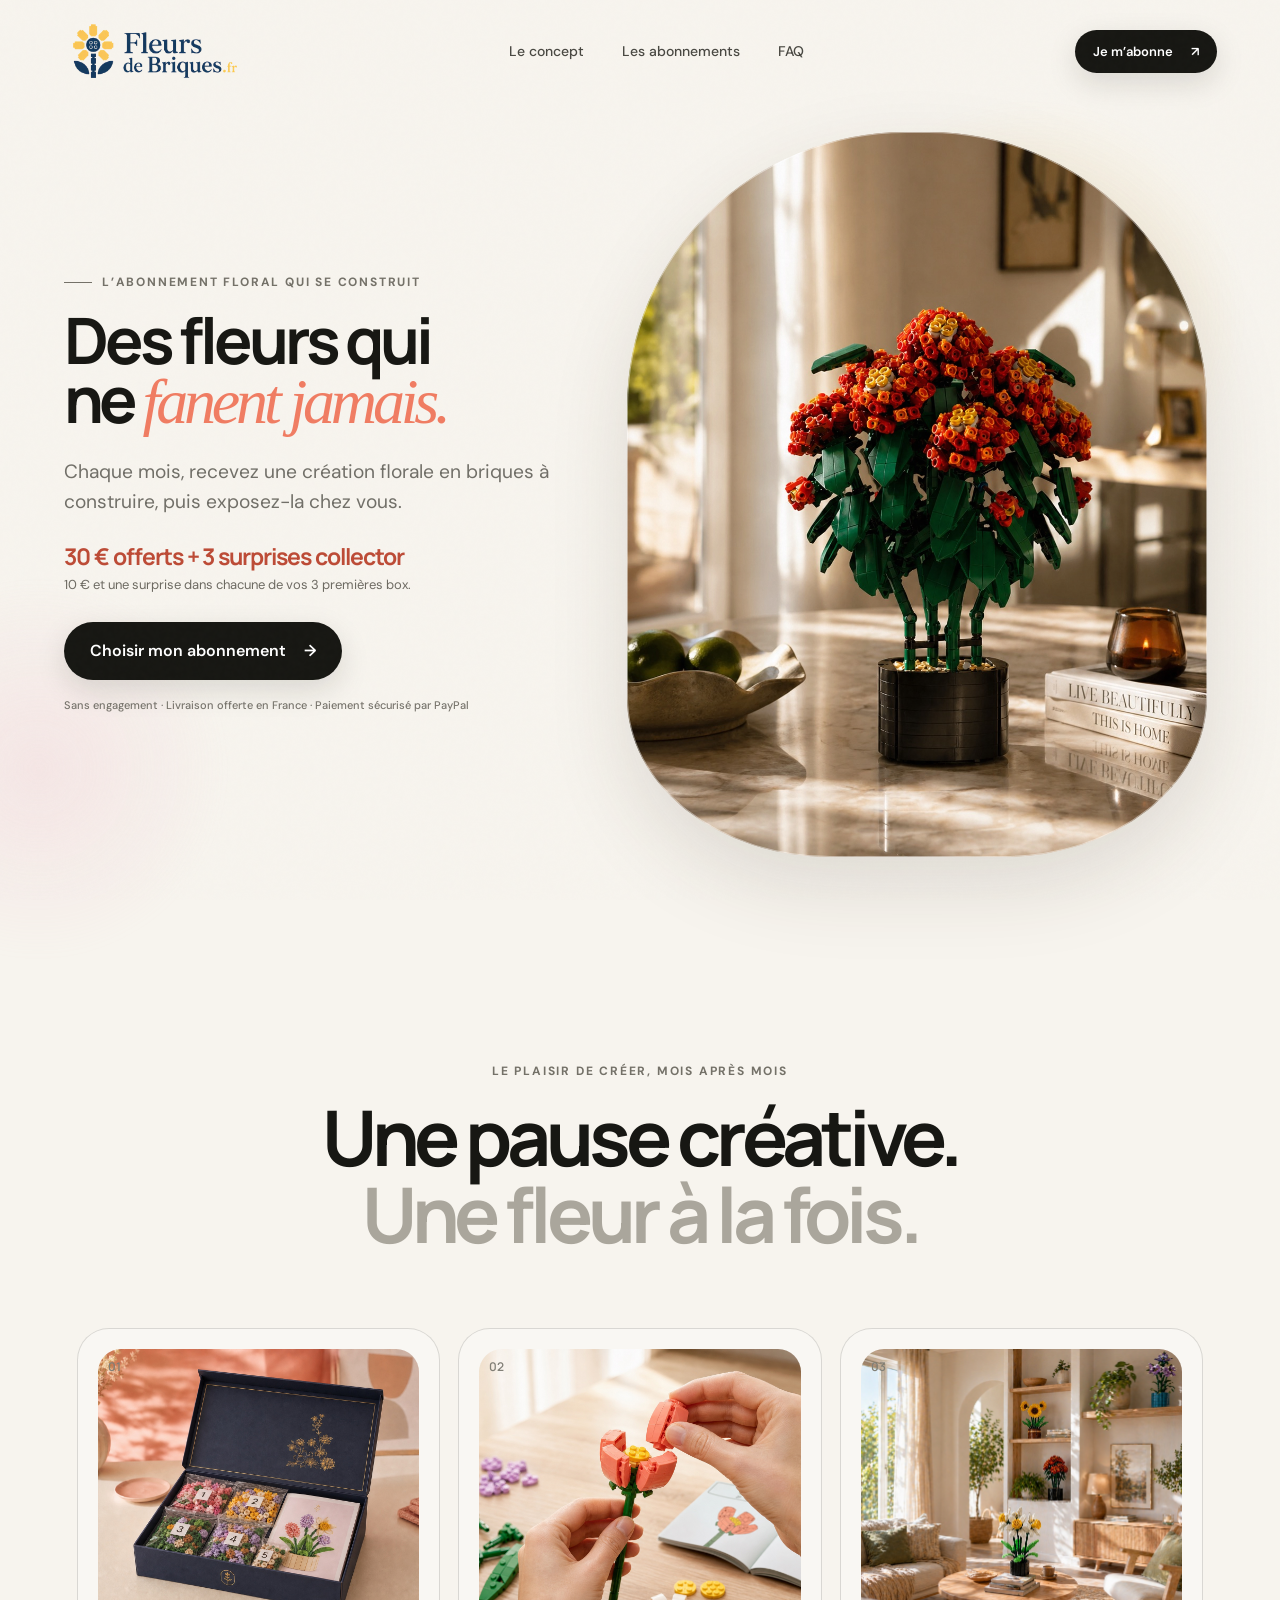
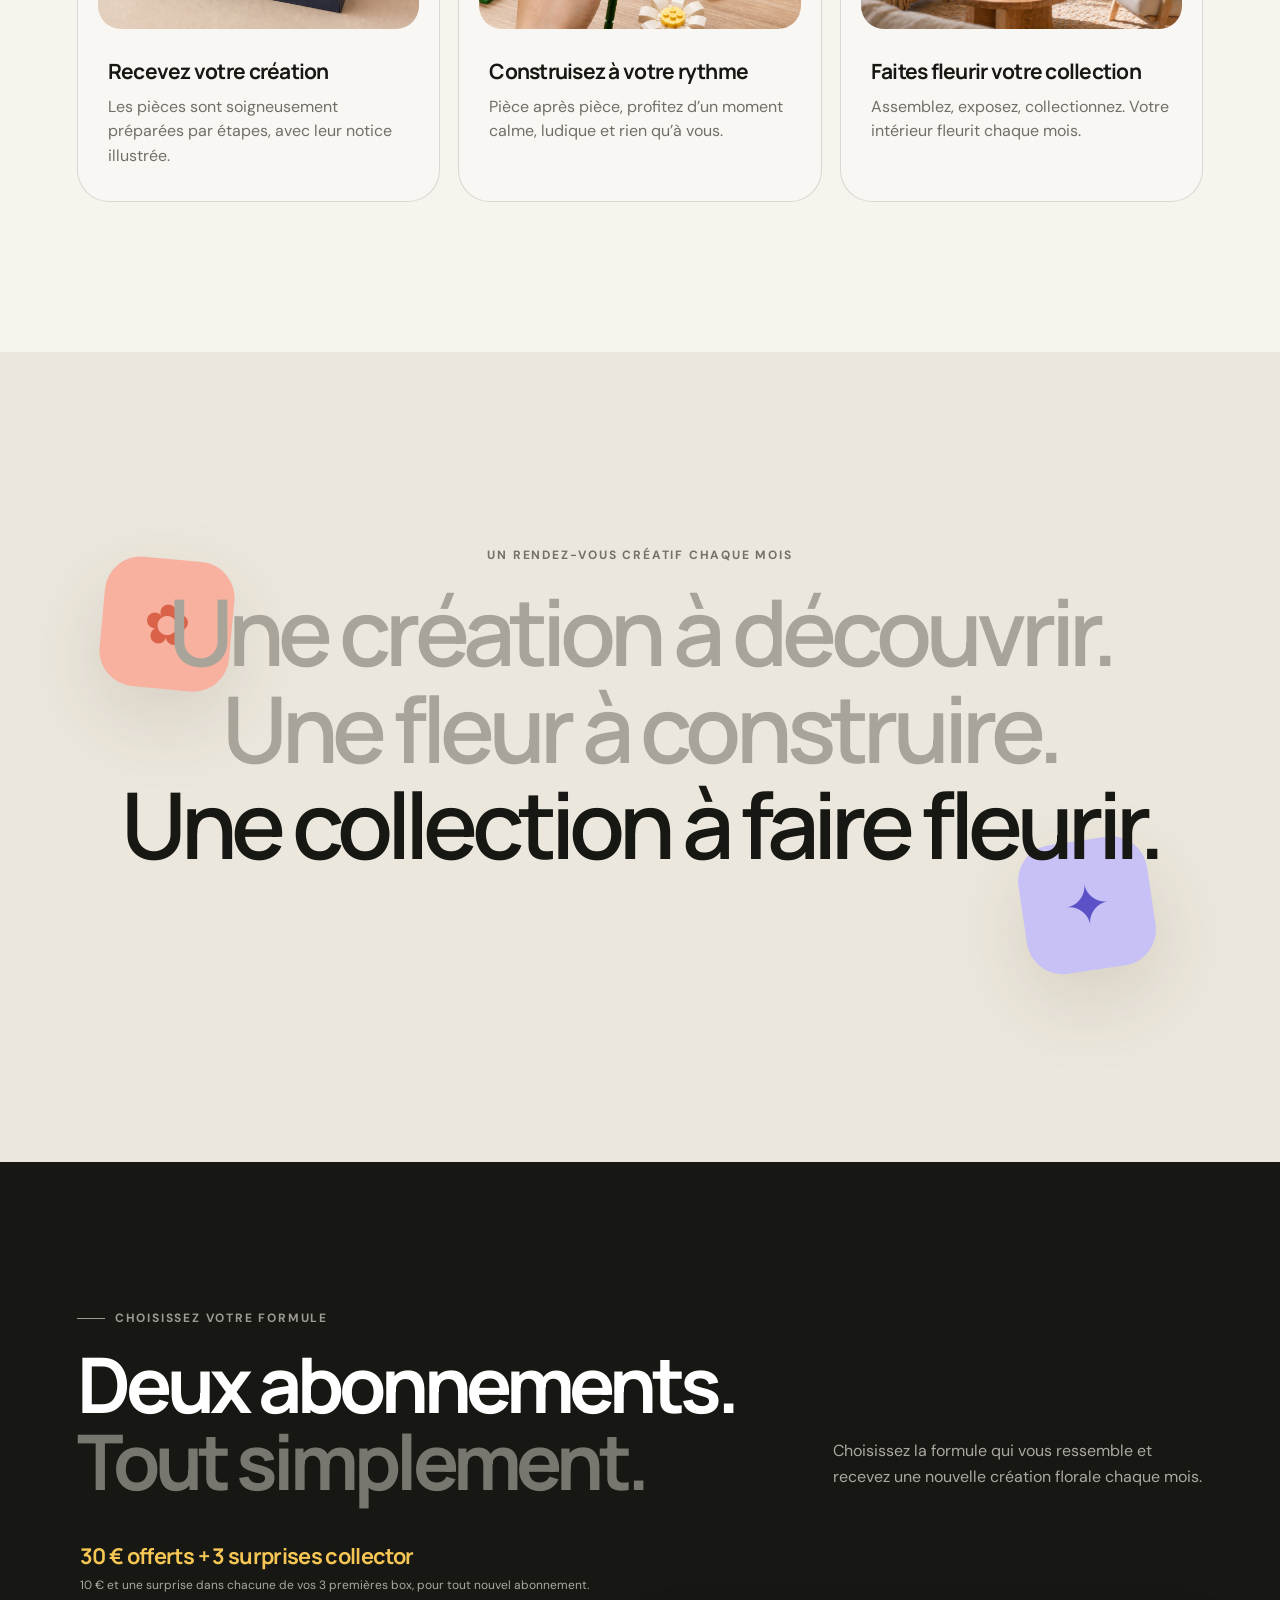
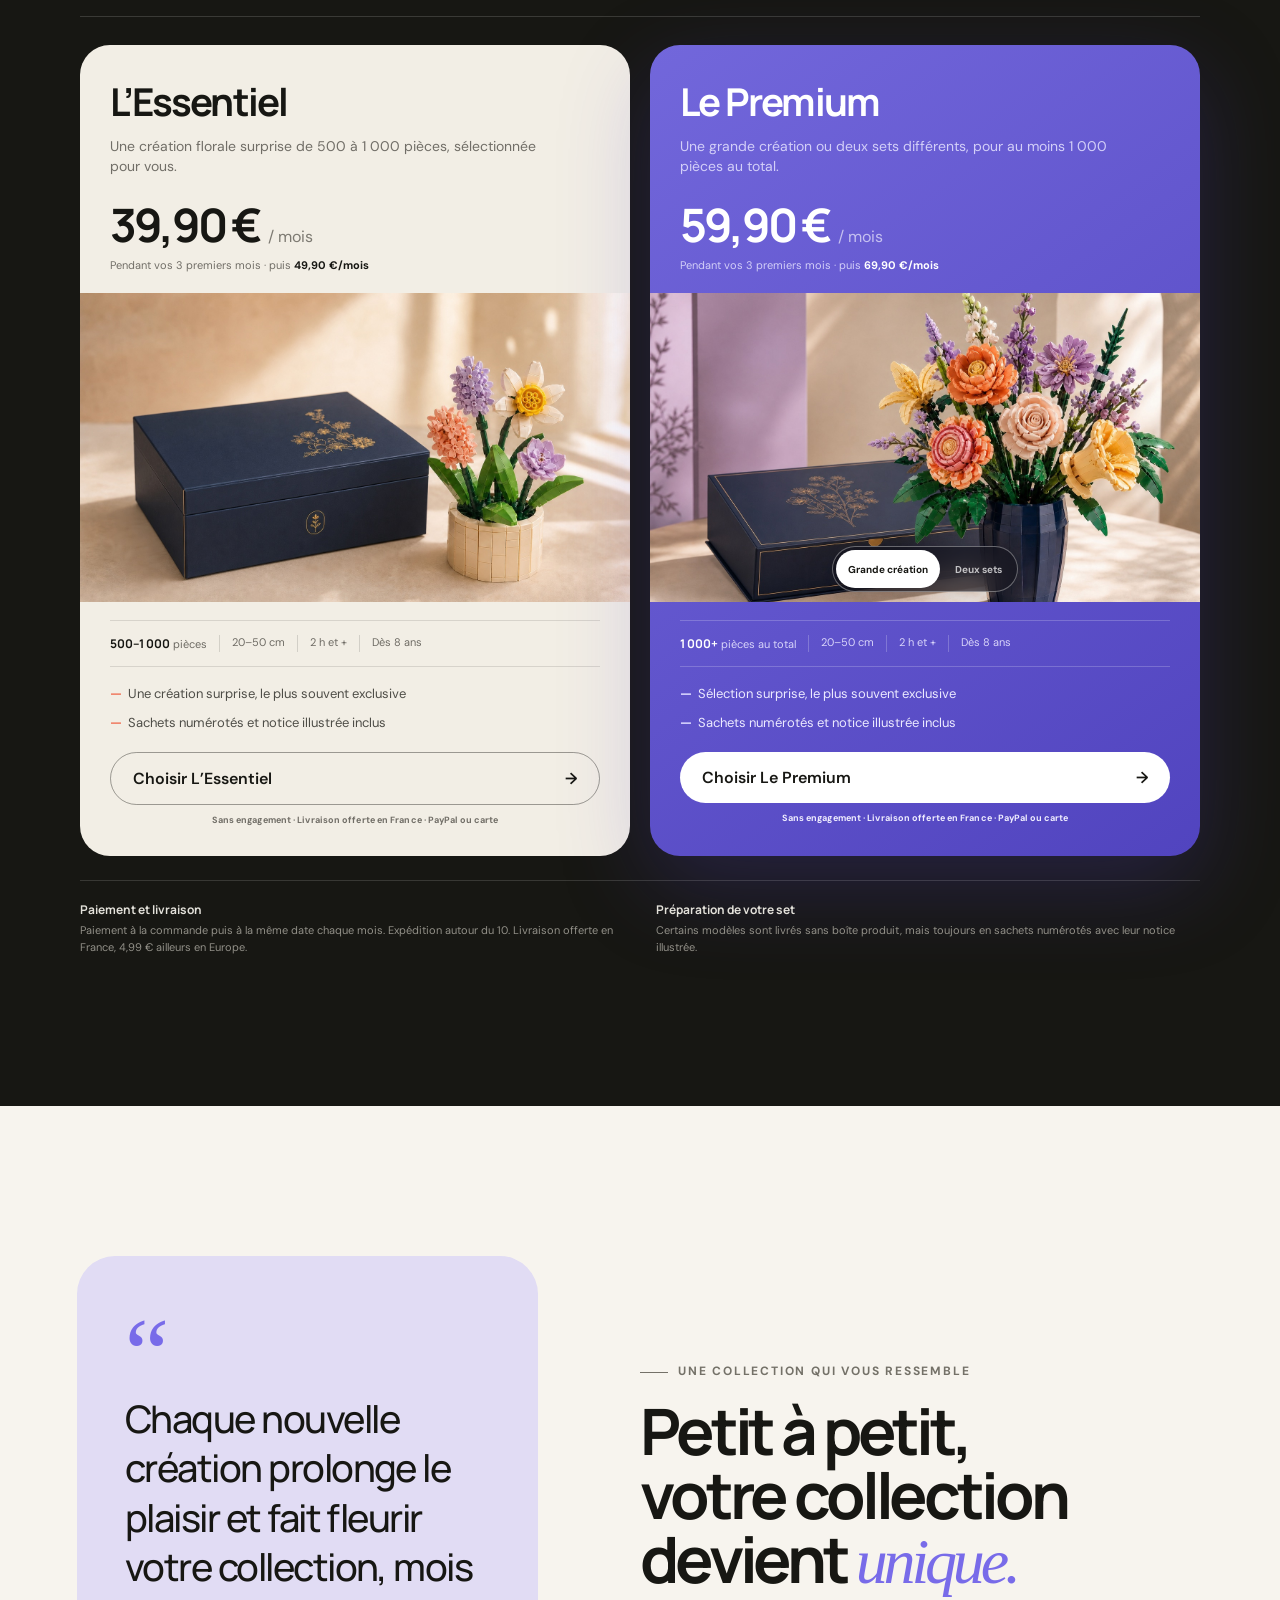
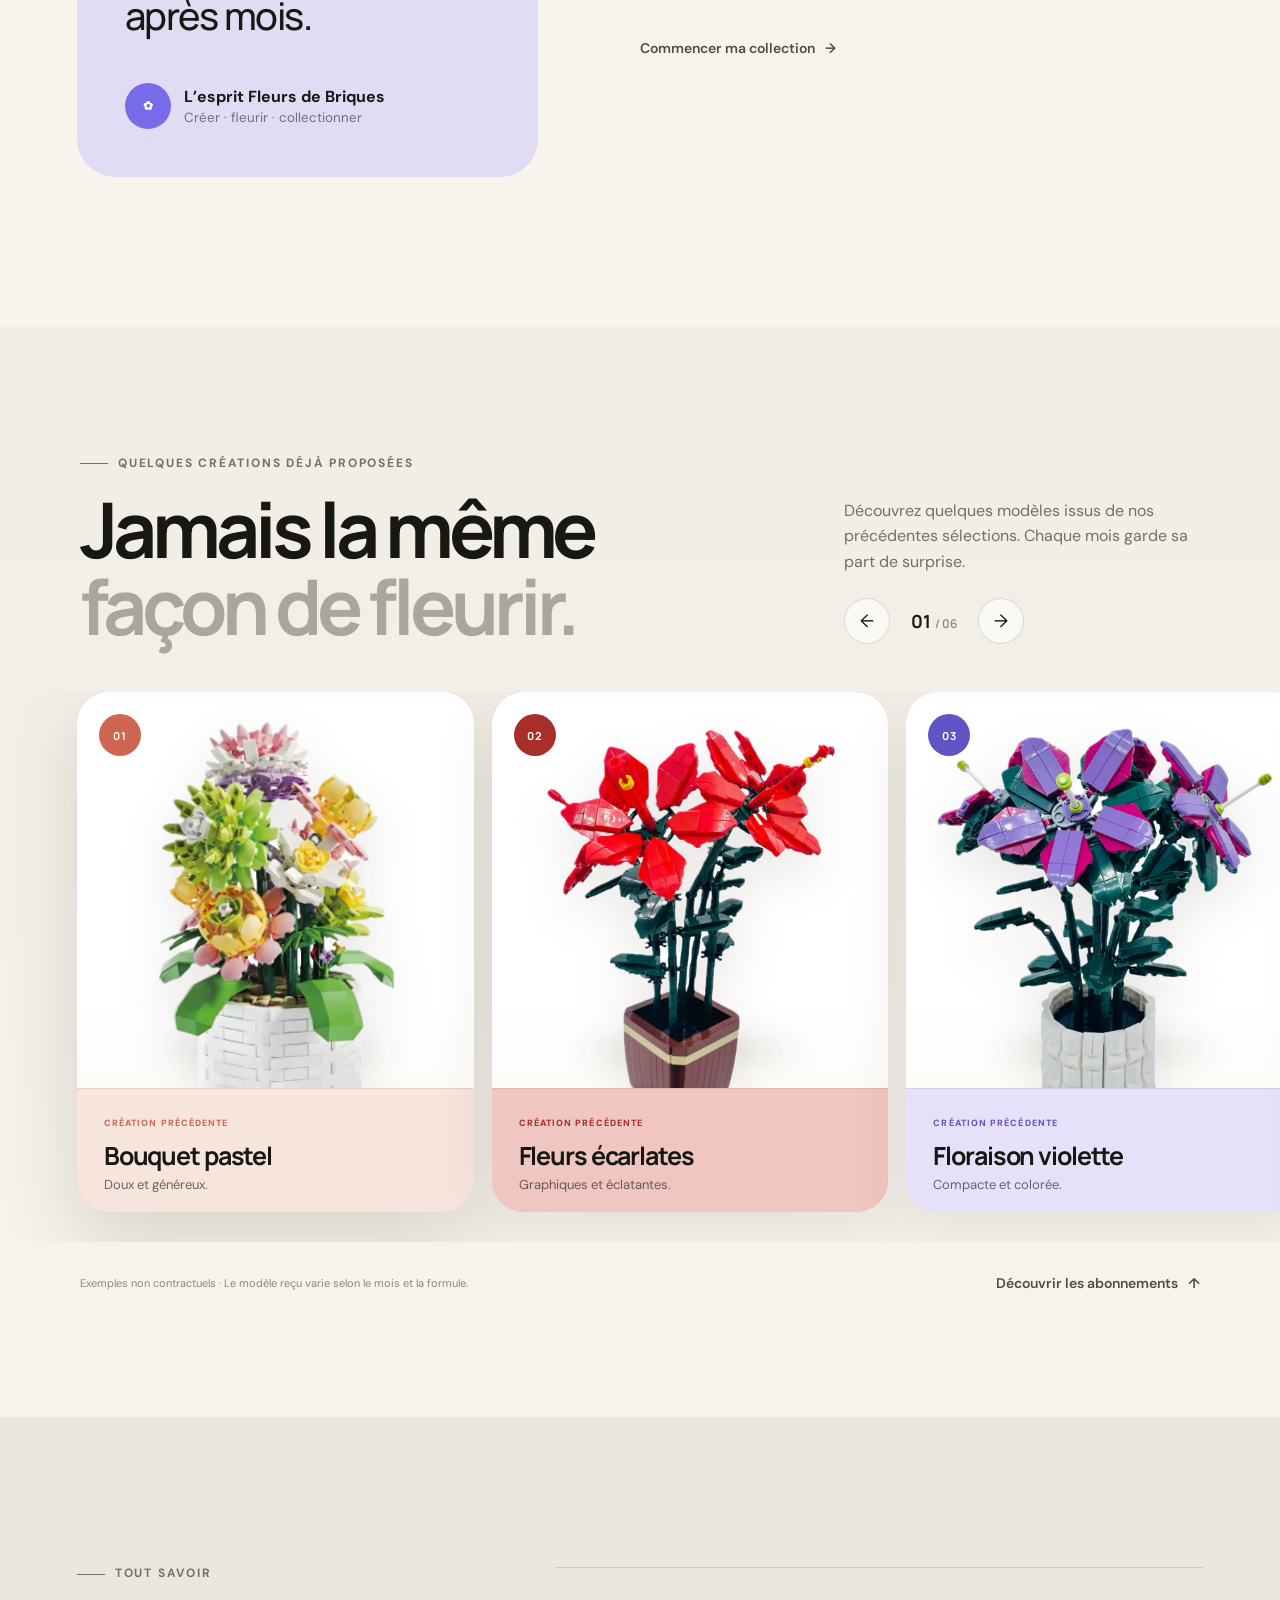
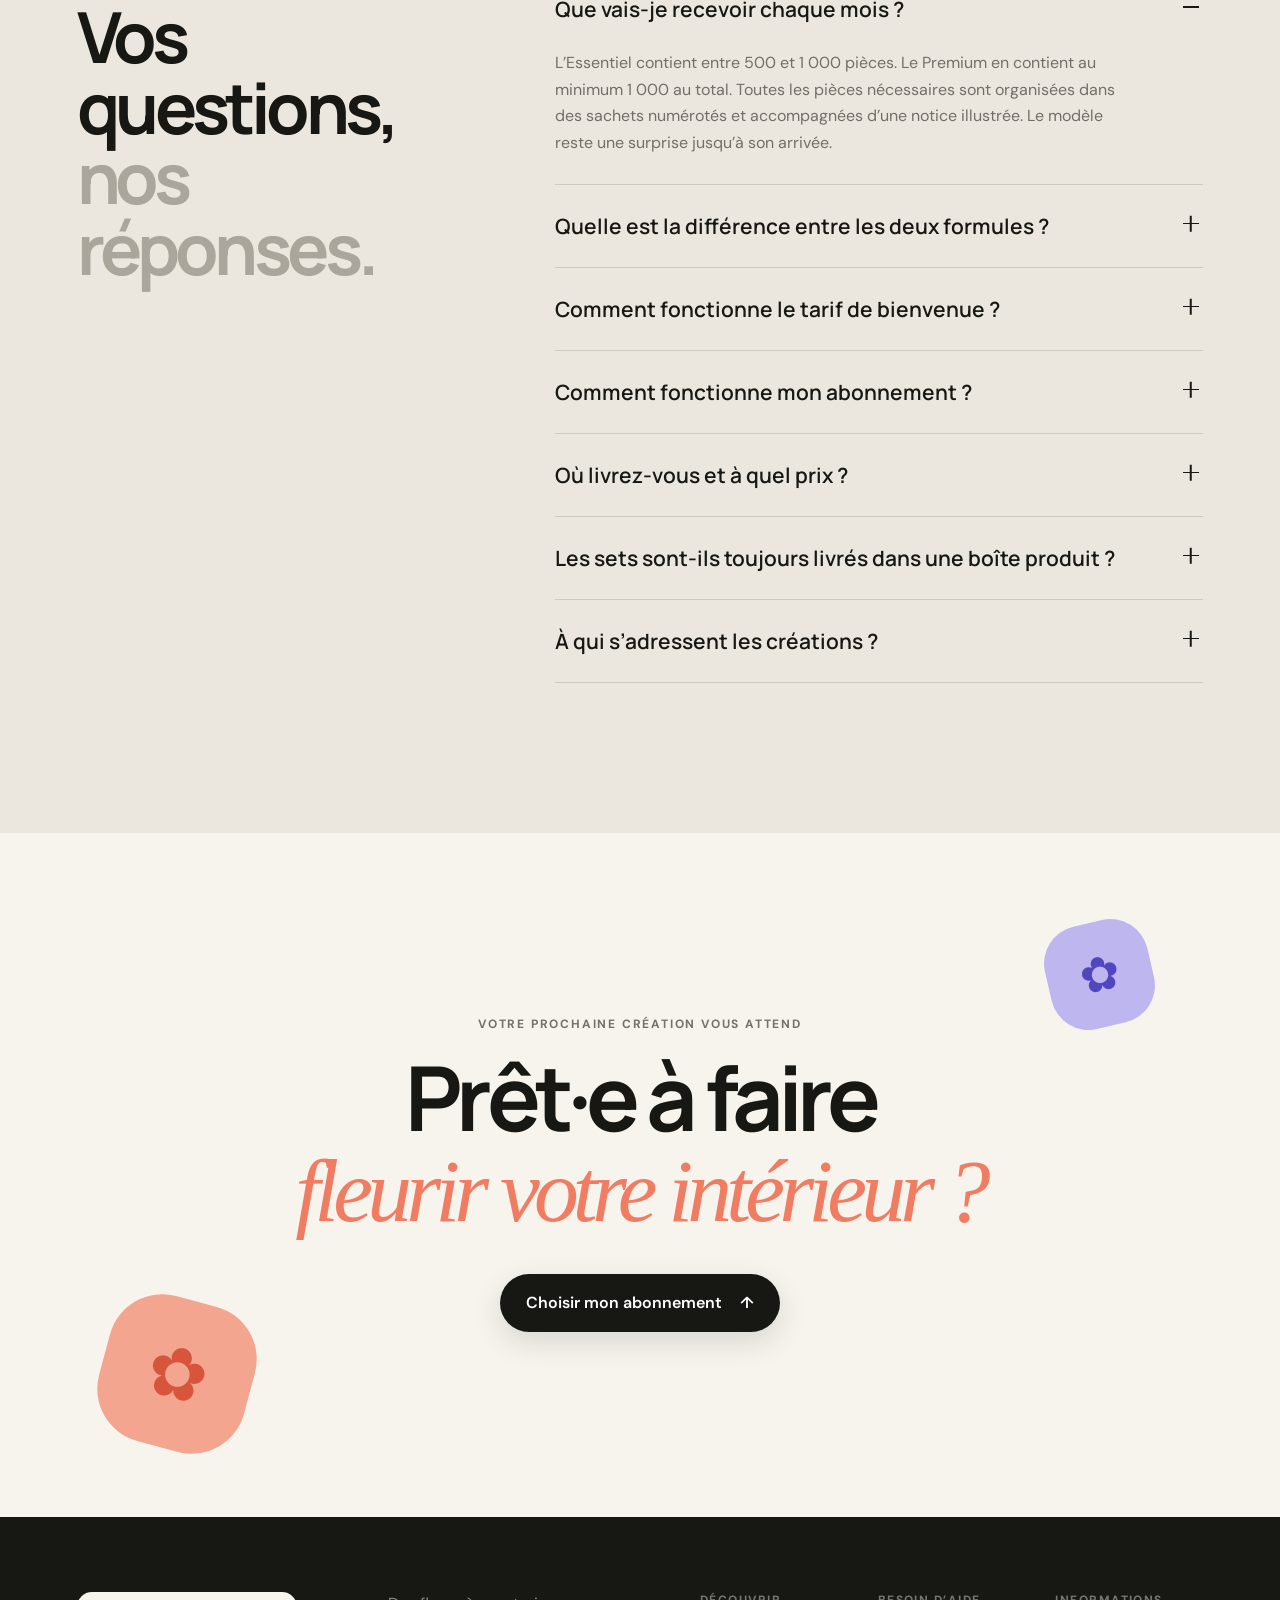
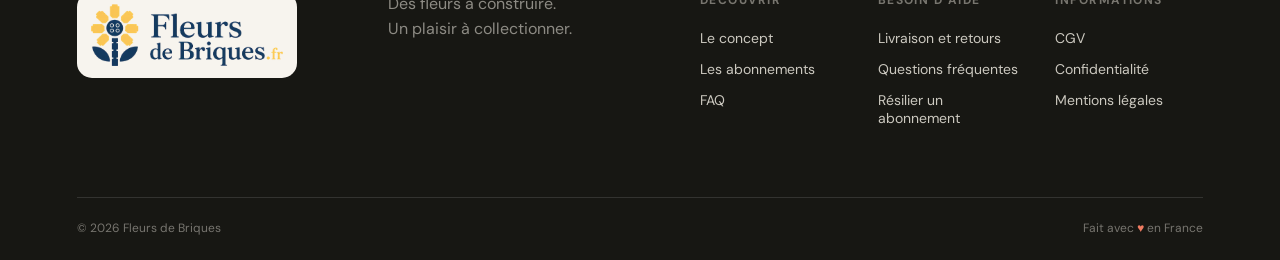
==== commit aaf34771: "Simplify storefront presentation" ====
--- a/index.html
+++ b/index.html
@@ -26,7 +26,7 @@
       href="https://fonts.googleapis.com/css2?family=DM+Sans:wght@400;500;600&family=Manrope:wght@500;600;700;800&display=swap"
       rel="stylesheet"
     />
-    <link rel="stylesheet" href="styles.css?v=20260717-8" />
+    <link rel="stylesheet" href="styles.css?v=20260717-14" />
   </head>
   <body>
     <div class="noise" aria-hidden="true"></div>
@@ -77,21 +77,20 @@
             ne <em>fanent jamais.</em>
           </h1>
           <p class="hero-intro reveal" style="--delay: 160ms">
-            Recevez chaque mois une création florale inédite à construire.
-            Prenez le temps de l’assembler, exposez-la, puis regardez votre collection fleurir.
+            Chaque mois, recevez une création florale en briques à construire, puis exposez-la chez vous.
           </p>
-          <div class="hero-actions reveal" style="--delay: 240ms">
+          <div class="hero-offer-simple reveal" style="--delay: 220ms">
+            <strong>30&nbsp;€ offerts + 3 surprises collector</strong>
+            <span>10&nbsp;€ et une surprise dans chacune de vos 3 premières box.</span>
+          </div>
+          <div class="hero-actions reveal" style="--delay: 280ms">
             <a class="button button-dark button-large" href="#abonnements">
-              Découvrir les abonnements
-              <span aria-hidden="true">↓</span>
+              Choisir mon abonnement
+              <span aria-hidden="true">→</span>
             </a>
-            <button class="text-link" type="button" data-scroll-to="concept">
-              Voir comment ça marche
-              <span aria-hidden="true">↓</span>
-            </button>
-          </div>
-          <p class="hero-reassurance reveal" style="--delay: 300ms">
-            <span>✓ 30&nbsp;€ offerts</span><span>✓ Sans engagement</span><span>✓ Livraison offerte en France</span>
+          </div>
+          <p class="hero-reassurance reveal" style="--delay: 340ms">
+            Sans engagement · Livraison offerte en France · Paiement sécurisé par PayPal
           </p>
         </div>
 
@@ -102,31 +101,8 @@
               alt="Grand bouquet rouge en briques exposé dans un salon lumineux"
             />
           </div>
-          <div class="floating-note note-top" data-float="-12">
-            <span class="note-icon">✿</span>
-            <span><strong>Une création</strong><small>inédite chaque mois</small></span>
-          </div>
-          <div class="floating-note note-bottom" data-float="16">
-            <span class="note-dot"></span>
-            <span><strong>À partir de 39,90 €</strong><small>pendant 3 mois</small></span>
-          </div>
-        </div>
-
-      </section>
-
-      <section class="promise-bar" aria-label="Les engagements Fleurs de Briques">
-        <div class="promise-track">
-          <span>Une création surprise chaque mois</span><b>✦</b>
-          <span>30&nbsp;€ offerts sur vos 3 premières box</span><b>✦</b>
-          <span>Livraison offerte en France</span><b>✦</b>
-          <span>Sans engagement</span><b>✦</b>
-          <span>Résiliable à tout moment</span><b>✦</b>
-          <span aria-hidden="true">Une création surprise chaque mois</span><b aria-hidden="true">✦</b>
-          <span aria-hidden="true">30&nbsp;€ offerts sur vos 3 premières box</span><b aria-hidden="true">✦</b>
-          <span aria-hidden="true">Livraison offerte en France</span><b aria-hidden="true">✦</b>
-          <span aria-hidden="true">Sans engagement</span><b aria-hidden="true">✦</b>
-          <span aria-hidden="true">Résiliable à tout moment</span><b aria-hidden="true">✦</b>
-        </div>
+        </div>
+
       </section>
 
       <section class="concept section" id="concept" aria-labelledby="concept-title">
@@ -203,23 +179,18 @@
         </div>
 
         <div class="collector-banner reveal">
-          <div>
-            <span class="collector-kicker"><i></i> Vos avantages de bienvenue</span>
-            <strong>30&nbsp;€ offerts + 3 surprises collector.</strong>
-            <small>10&nbsp;€ de remise et une surprise dans chacune de vos 3 premières box. Les bonus peuvent notamment inclure un vase à construire.</small>
-          </div>
-          <span class="collector-for-all">Pour tout nouvel abonnement</span>
+          <strong>30&nbsp;€ offerts + 3 surprises collector</strong>
+          <span>10&nbsp;€ et une surprise dans chacune de vos 3 premières box, pour tout nouvel abonnement.</span>
         </div>
 
         <div class="plan-grid">
           <article class="plan-card essential reveal" data-plan="L’Essentiel" data-price="49,90 €" data-promo-price="39,90 €" data-plan-id="P-48D74613M42572619NJM72NY" data-plan-code="ESSENTIEL">
             <div class="plan-topline">
               <span class="plan-label">L’Essentiel</span>
-              <span class="plan-color color-coral"></span>
             </div>
             <p class="plan-description">Une création florale surprise de 500 à 1&nbsp;000 pièces, sélectionnée pour vous.</p>
-            <div class="price promo-price"><strong>39,90 €</strong><span>/ mois</span><b>−10&nbsp;€</b></div>
-            <p class="promo-renewal"><strong>Pendant 3 mois</strong> · puis 49,90&nbsp;€/mois</p>
+            <div class="price promo-price"><strong>39,90 €</strong><span>/ mois</span></div>
+            <p class="promo-renewal">Pendant vos 3 premiers mois · puis <strong>49,90&nbsp;€/mois</strong></p>
             <div class="plan-illustration essential-illustration">
               <img
                 src="assets/subscription-essential-box-mobile.jpg"
@@ -230,23 +201,16 @@
                 height="1024"
               />
             </div>
-            <div class="plan-specs" aria-label="Caractéristiques de L’Essentiel">
-              <span><strong>500–1&nbsp;000</strong><small>pièces</small></span>
-              <span><strong>20–50 cm</strong><small>selon le modèle</small></span>
-              <span><strong>2 h et +</strong><small>de construction</small></span>
-              <span><strong>8 ans et +</strong><small>âge conseillé</small></span>
-            </div>
-            <ul>
-              <li><span>✓</span> Création surprise, le plus souvent exclusive</li>
-              <li><span>✓</span> Sachets numérotés et notice illustrée inclus</li>
+            <div class="plan-facts" aria-label="Caractéristiques de L’Essentiel">
+              <span><strong>500–1&nbsp;000</strong> pièces</span>
+              <span>20–50 cm</span>
+              <span>2 h et +</span>
+              <span>Dès 8 ans</span>
+            </div>
+            <ul class="plan-includes">
+              <li>Une création surprise, le plus souvent exclusive</li>
+              <li>Sachets numérotés et notice illustrée inclus</li>
             </ul>
-            <div class="collector-offer essential-collector">
-              <span class="collector-gift-icon" aria-hidden="true">✦</span>
-              <p>
-                <strong>30&nbsp;€ offerts + 3 surprises collector</strong>
-                <small>10&nbsp;€ de remise et 1 surprise dans chacune de vos 3 premières box · pour tout nouvel abonnement.</small>
-              </p>
-            </div>
             <button class="button button-outline button-full choose-plan" type="button">
               Choisir L’Essentiel <span aria-hidden="true">→</span>
             </button>
@@ -254,14 +218,12 @@
           </article>
 
           <article class="plan-card premium reveal" style="--delay: 120ms" data-plan="Le Premium" data-price="69,90 €" data-promo-price="59,90 €" data-plan-id="P-7X5243942W016041TNJM73MY" data-plan-code="PREMIUM">
-            <div class="popular-pill">Le plus généreux</div>
             <div class="plan-topline">
               <span class="plan-label">Le Premium</span>
-              <span class="plan-color color-purple"></span>
             </div>
             <p class="plan-description">Une grande création ou deux sets différents, pour au moins 1&nbsp;000 pièces au total.</p>
-            <div class="price promo-price"><strong>59,90 €</strong><span>/ mois</span><b>−10&nbsp;€</b></div>
-            <p class="promo-renewal"><strong>Pendant 3 mois</strong> · puis 69,90&nbsp;€/mois</p>
+            <div class="price promo-price"><strong>59,90 €</strong><span>/ mois</span></div>
+            <p class="promo-renewal">Pendant vos 3 premiers mois · puis <strong>69,90&nbsp;€/mois</strong></p>
             <div class="plan-illustration premium-illustration premium-gallery" data-premium-gallery>
               <div class="plan-gallery-viewport">
                 <img
@@ -290,23 +252,16 @@
                 <button type="button" aria-pressed="false" data-premium-view="duo">Deux sets</button>
               </div>
             </div>
-            <div class="plan-specs" aria-label="Caractéristiques du Premium">
-              <span><strong>1&nbsp;000+</strong><small>pièces au total</small></span>
-              <span><strong>20–50 cm</strong><small>selon le modèle</small></span>
-              <span><strong>2 h et +</strong><small>de construction</small></span>
-              <span><strong>8 ans et +</strong><small>âge conseillé</small></span>
-            </div>
-            <ul>
-              <li><span>✓</span> Sélection surprise, le plus souvent exclusive</li>
-              <li><span>✓</span> Sachets numérotés et notice illustrée inclus</li>
+            <div class="plan-facts" aria-label="Caractéristiques du Premium">
+              <span><strong>1&nbsp;000+</strong> pièces au total</span>
+              <span>20–50 cm</span>
+              <span>2 h et +</span>
+              <span>Dès 8 ans</span>
+            </div>
+            <ul class="plan-includes">
+              <li>Sélection surprise, le plus souvent exclusive</li>
+              <li>Sachets numérotés et notice illustrée inclus</li>
             </ul>
-            <div class="collector-offer">
-              <span class="collector-gift-icon" aria-hidden="true">✦</span>
-              <p>
-                <strong>30&nbsp;€ offerts + 3 surprises collector</strong>
-                <small>10&nbsp;€ de remise et 1 surprise dans chacune de vos 3 premières box · pour tout nouvel abonnement.</small>
-              </p>
-            </div>
             <button class="button button-light button-full choose-plan" type="button">
               Choisir Le Premium <span aria-hidden="true">→</span>
             </button>
@@ -314,14 +269,9 @@
           </article>
         </div>
 
-        <div class="monthly-note reveal">
-          <span aria-hidden="true">↻</span>
-          <p><strong>Paiement à la commande, puis à la même date chaque mois.</strong> Votre box est expédiée autour du 10 afin que vous la receviez avant le 15. La livraison est offerte en France et facturée 4,99&nbsp;€ par box dans les autres pays européens.</p>
-        </div>
-
-        <div class="packaging-note reveal">
-          <span aria-hidden="true">✦</span>
-          <p><strong>Moins de suremballage, plus de création.</strong> Selon le modèle, votre set peut être livré sans boîte produit. Les pièces restent toujours organisées dans des sachets numérotés et la notice illustrée est systématiquement incluse. Cela nous permet de concentrer le prix sur les pièces et la création.</p>
+        <div class="plans-notes reveal">
+          <p><strong>Paiement et livraison</strong> Paiement à la commande puis à la même date chaque mois. Expédition autour du 10. Livraison offerte en France, 4,99&nbsp;€ ailleurs en Europe.</p>
+          <p><strong>Préparation de votre set</strong> Certains modèles sont livrés sans boîte produit, mais toujours en sachets numérotés avec leur notice illustrée.</p>
         </div>
       </section>
 
@@ -360,7 +310,7 @@
         </div>
 
         <div class="creations-track" data-creations-carousel tabindex="0" aria-label="Exemples de créations florales en briques">
-          <article class="creation-slide is-active" style="--creation-bg: #f3d9d0; --creation-accent: #ce6550;">
+          <article class="creation-slide is-active" style="--creation-bg: #f3d9d0; --creation-accent: #ce6550; --creation-scale: 1.34; --creation-y: 7%;">
             <span class="creation-number">01</span>
             <div class="creation-visual">
               <img src="assets/creation-bouquet-pastel.webp" alt="Bouquet pastel en briques dans un pot blanc" loading="lazy" decoding="async" width="1000" height="1000" />
@@ -372,7 +322,7 @@
             </div>
           </article>
 
-          <article class="creation-slide" style="--creation-bg: #e9b0a7; --creation-accent: #a82e2a;">
+          <article class="creation-slide" style="--creation-bg: #e9b0a7; --creation-accent: #a82e2a; --creation-scale: 1.29; --creation-y: 7%;">
             <span class="creation-number">02</span>
             <div class="creation-visual">
               <img src="assets/creation-fleurs-rouges.webp" alt="Fleurs rouges en briques dans un pot brun" loading="lazy" decoding="async" width="1278" height="1278" />
@@ -384,7 +334,7 @@
             </div>
           </article>
 
-          <article class="creation-slide" style="--creation-bg: #dcd6f5; --creation-accent: #6253c5;">
+          <article class="creation-slide" style="--creation-bg: #dcd6f5; --creation-accent: #6253c5; --creation-scale: 1.32; --creation-y: 8%;">
             <span class="creation-number">03</span>
             <div class="creation-visual">
               <img src="assets/creation-fleurs-violettes.webp" alt="Fleurs violettes en briques dans un pot blanc" loading="lazy" decoding="async" width="1278" height="1278" />
@@ -396,7 +346,7 @@
             </div>
           </article>
 
-          <article class="creation-slide" style="--creation-bg: #efbfd5; --creation-accent: #9f3068;">
+          <article class="creation-slide" style="--creation-bg: #efbfd5; --creation-accent: #9f3068; --creation-scale: 1.24; --creation-y: 6%;">
             <span class="creation-number">04</span>
             <div class="creation-visual">
               <img src="assets/creation-bouquet-magenta.webp" alt="Grand bouquet magenta en briques dans un pot bleu et blanc" loading="lazy" decoding="async" width="1000" height="1000" />
@@ -408,7 +358,7 @@
             </div>
           </article>
 
-          <article class="creation-slide" style="--creation-bg: #f5cc86; --creation-accent: #825640;">
+          <article class="creation-slide" style="--creation-bg: #f5cc86; --creation-accent: #825640; --creation-scale: 1.20; --creation-y: 6%;">
             <span class="creation-number">05</span>
             <div class="creation-visual">
               <img src="assets/creation-oiseau-floral.webp" alt="Scène florale en briques avec un oiseau bleu" loading="lazy" decoding="async" width="1000" height="1000" />
@@ -420,7 +370,7 @@
             </div>
           </article>
 
-          <article class="creation-slide" style="--creation-bg: #cbd9b3; --creation-accent: #b5302e;">
+          <article class="creation-slide" style="--creation-bg: #cbd9b3; --creation-accent: #b5302e; --creation-scale: 1.34; --creation-y: 7%;">
             <span class="creation-number">06</span>
             <div class="creation-visual">
               <img src="assets/creation-fleur-rouge.webp" alt="Grande fleur rouge en briques dans un pot blanc" loading="lazy" decoding="async" width="1278" height="1278" />
@@ -515,9 +465,14 @@
 
     <footer class="site-footer">
       <div class="footer-main">
-        <a class="brand footer-brand" href="#top">
-          <span class="brand-mark" aria-hidden="true"><i></i><i></i><i></i><i></i><i></i></span>
-          <span>Fleurs de Briques</span>
+        <a class="brand footer-brand" href="#top" aria-label="Fleurs de Briques, retour en haut de page">
+          <img
+            class="brand-logo-image"
+            src="assets/original-logo.webp"
+            width="553"
+            height="180"
+            alt="Fleurs de Briques"
+          />
         </a>
         <p>Des fleurs à construire.<br />Un plaisir à collectionner.</p>
         <div class="footer-links">
@@ -588,6 +543,6 @@
     </div>
 
     <div class="toast" role="status" aria-live="polite"></div>
-    <script src="app.js?v=20260717-4"></script>
+    <script src="app.js?v=20260717-5"></script>
   </body>
 </html>
--- a/styles.css
+++ b/styles.css
@@ -81,35 +81,26 @@
 .menu-button, .mobile-menu { display: none; }
 
 .hero { min-height: 100svh; padding: 132px max(5vw, 30px) 58px; display: grid; grid-template-columns: minmax(420px, .9fr) minmax(450px, 1.1fr); align-items: center; gap: 5vw; position: relative; isolation: isolate; }
-.hero-copy { max-width: 690px; margin-left: auto; }
+.hero-copy { max-width: 640px; margin-left: auto; }
 .eyebrow { margin: 0 0 22px; font-size: 12px; line-height: 1; font-weight: 700; text-transform: uppercase; letter-spacing: .15em; color: #747168; }
 .eyebrow::before { content: ""; width: 28px; height: 1px; background: currentColor; display: inline-block; margin-right: 10px; vertical-align: middle; }
 h1, h2, h3, p { margin-top: 0; }
 h1, h2 { font-family: "Manrope", sans-serif; letter-spacing: -.065em; }
 .hero h1 { margin-bottom: 25px; font-size: clamp(58px, 5vw, 92px); line-height: .93; font-weight: 700; }
 h1 em, h2 em { font-family: Georgia, serif; font-weight: 400; color: var(--coral); }
-.hero-intro { max-width: 570px; margin-bottom: 32px; font-size: clamp(17px, 1.5vw, 21px); line-height: 1.55; color: var(--muted); }
-.hero-actions { display: flex; flex-direction: column; align-items: flex-start; gap: 8px; }
-.hero-reassurance { margin: 16px 0 0; display: flex; flex-wrap: wrap; gap: 7px 16px; color: #66645d; font-size: 11px; font-weight: 600; }
+.hero-intro { max-width: 550px; margin-bottom: 27px; font-size: clamp(17px, 1.5vw, 21px); line-height: 1.55; color: var(--muted); }
+.hero-offer-simple { margin: 0 0 27px; display: flex; flex-direction: column; gap: 5px; }
+.hero-offer-simple strong { color: #bd4b36; font: 700 clamp(21px, 1.8vw, 27px)/1.2 "Manrope", sans-serif; letter-spacing: -.045em; }
+.hero-offer-simple span { color: #6d6a62; font-size: 13px; line-height: 1.45; }
+.hero-actions { display: block; }
+.hero-reassurance { max-width: 560px; margin: 17px 0 0; color: #77746c; font-size: 11px; line-height: 1.5; font-weight: 500; }
 .hero-visual { position: relative; width: min(100%, 690px, calc((100svh - 175px) * .8)); min-width: 420px; justify-self: center; }
 .image-shell { position: relative; overflow: hidden; border-radius: 48% 48% 35% 35% / 38% 38% 22% 22%; box-shadow: var(--shadow); transform: translateZ(0); }
 .image-shell::after { content: ""; position: absolute; inset: 0; box-shadow: inset 0 0 0 1px rgba(255,255,255,.45); border-radius: inherit; pointer-events: none; }
 .image-shell img { aspect-ratio: 4 / 5; object-fit: cover; transform: scale(1.025); }
-.floating-note { position: absolute; padding: 13px 16px; background: rgba(255,255,255,.84); border: 1px solid rgba(255,255,255,.78); border-radius: 17px; display: flex; gap: 11px; align-items: center; box-shadow: 0 16px 45px rgba(64,48,31,.14); backdrop-filter: blur(18px); z-index: 2; }
-.floating-note strong, .floating-note small { display: block; }
-.floating-note strong { font: 700 13px "Manrope", sans-serif; }
-.floating-note small { margin-top: 3px; color: var(--muted); font-size: 11px; }
-.note-top { top: 12%; right: -4%; }
-.note-bottom { left: -5%; bottom: 14%; }
-.note-icon { display: grid; place-items: center; width: 33px; height: 33px; color: var(--coral); background: #fff0ec; border-radius: 10px; font-size: 19px; }
-.note-dot { width: 12px; height: 12px; border-radius: 50%; background: var(--purple); box-shadow: 0 0 0 7px #eeebff; }
 .hero-glow { position: absolute; border-radius: 50%; filter: blur(4px); z-index: -1; }
 .glow-one { width: 35vw; height: 35vw; right: 2%; top: 10%; background: radial-gradient(circle, rgba(245,198,84,.22), transparent 68%); }
 .glow-two { width: 30vw; height: 30vw; left: -12%; bottom: -5%; background: radial-gradient(circle, rgba(239,180,199,.22), transparent 70%); }
-.promise-bar { overflow: hidden; padding: 24px 0; color: #fff; background: var(--ink); transform: rotate(-1deg) scale(1.02); }
-.promise-track { width: max-content; display: flex; align-items: center; gap: 28px; font: 500 clamp(17px, 1.7vw, 25px) "Manrope", sans-serif; animation: ticker 26s linear infinite; }
-.promise-track b { color: var(--yellow); }
-@keyframes ticker { to { transform: translateX(-50%); } }
 
 .section { padding: 150px max(6vw, 28px); }
 .section-heading { max-width: 1180px; margin: 0 auto 75px; text-align: center; }
@@ -159,37 +150,27 @@
 .plans .eyebrow { color: #9c9a93; }
 .plans h2 span { color: #77766f; }
 .plans-intro { width: min(370px, 100%); margin: 0 0 10px; line-height: 1.6; color: #aaa8a1; }
-.collector-banner { max-width: 1120px; margin: -38px auto 26px; padding: 20px 24px; border-radius: 22px; display: flex; align-items: center; justify-content: space-between; gap: 30px; color: var(--ink); background: linear-gradient(110deg, #ffd9cc, #f5c654); box-shadow: 0 18px 50px rgba(0,0,0,.15); }
-.collector-banner > div:first-child { display: grid; gap: 7px; }
-.collector-banner > div:first-child > strong { font: 700 clamp(16px, 1.7vw, 21px) "Manrope", sans-serif; letter-spacing: -.025em; }
-.collector-banner > div:first-child > small { max-width: 560px; color: rgba(23,23,19,.68); font-size: 11px; line-height: 1.4; }
-.collector-kicker { font-size: 10px; font-weight: 800; letter-spacing: .13em; text-transform: uppercase; }
-.collector-kicker i { display: inline-block; width: 7px; height: 7px; margin-right: 7px; border-radius: 50%; background: #e5452f; box-shadow: 0 0 0 5px rgba(229,69,47,.13); animation: urgencyPulse 1.6s ease-out infinite; }
-.collector-for-all { flex: 0 0 auto; padding: 12px 16px; border: 1px solid rgba(23,23,19,.14); border-radius: 999px; color: var(--ink); background: rgba(255,255,255,.52); font: 800 10px "Manrope", sans-serif; letter-spacing: .08em; text-transform: uppercase; white-space: nowrap; }
-@keyframes urgencyPulse { 70%, 100% { box-shadow: 0 0 0 11px rgba(229,69,47,0); } }
+.collector-banner { max-width: 1120px; margin: -34px auto 28px; padding: 0 0 22px; border-bottom: 1px solid rgba(255,255,255,.15); display: grid; gap: 5px; }
+.collector-banner strong { color: #f5c654; font: 700 clamp(17px, 1.7vw, 22px) "Manrope", sans-serif; letter-spacing: -.03em; }
+.collector-banner span { color: #aaa8a1; font-size: 12px; line-height: 1.5; }
 .plan-grid { max-width: 1120px; margin: 0 auto; display: grid; grid-template-columns: 1fr 1fr; gap: 20px; align-items: stretch; }
-.plan-card { position: relative; overflow: hidden; padding: 28px; border-radius: 34px; display: flex; flex-direction: column; }
+.plan-card { position: relative; overflow: hidden; padding: 30px; border-radius: 30px; display: flex; flex-direction: column; }
 .plan-card.essential { color: var(--ink); background: #f2eee5; }
 .plan-card.premium { color: #fff; background: linear-gradient(145deg, #7267db 0%, #5144bf 100%); box-shadow: 0 30px 90px rgba(84,67,205,.25); }
-.plan-topline { display: flex; align-items: center; justify-content: space-between; }
+.plan-topline { display: block; }
 .plan-label { font: 700 clamp(29px, 3vw, 42px) "Manrope", sans-serif; letter-spacing: -.05em; }
-.plan-color { width: 14px; height: 14px; border-radius: 50%; }
-.color-coral { background: var(--coral); box-shadow: 0 0 0 8px rgba(240,124,98,.14); }
-.color-purple { background: #dcd8ff; box-shadow: 0 0 0 8px rgba(255,255,255,.1); }
-.plan-description { max-width: 420px; min-height: 48px; margin: 10px 0 16px; color: #716e67; line-height: 1.45; }
+.plan-description { max-width: 430px; min-height: 44px; margin: 8px 0 13px; color: #716e67; font-size: 14px; line-height: 1.45; }
 .premium .plan-description { color: #d3cff8; }
 .price { display: flex; align-items: baseline; gap: 8px; }
 .price strong { font: 700 clamp(40px, 3.6vw, 52px) "Manrope", sans-serif; letter-spacing: -.06em; }
 .price span { color: #7d7a72; }
 .premium .price span { color: #c5c0f0; }
 .promo-price { flex-wrap: wrap; }
-.promo-price b { margin-left: 4px; padding: 5px 8px; border-radius: 999px; color: #fff; background: #d94f37; font: 800 10px "Manrope", sans-serif; letter-spacing: .02em; }
-.premium .promo-price b { color: #5548be; background: #fff; }
-.promo-renewal { margin: 3px 0 0; color: #716e67; font-size: 10px; }
+.promo-renewal { margin: 2px 0 0; color: #716e67; font-size: 11px; line-height: 1.4; }
 .promo-renewal strong { color: var(--ink); }
 .premium .promo-renewal { color: #d3cff8; }
 .premium .promo-renewal strong { color: #fff; }
-.plan-illustration { aspect-ratio: 16 / 9; height: auto; margin: 18px -28px 20px; position: relative; overflow: hidden; }
+.plan-illustration { aspect-ratio: 16 / 9; height: auto; margin: 20px -30px 18px; position: relative; overflow: hidden; }
 .essential-illustration { background: linear-gradient(120deg, #efcab6, #f7d9c7); }
 .premium-illustration { background: linear-gradient(120deg, #9187ef, #7063df); }
 .plan-illustration img { width: 100%; height: 100%; object-fit: cover; transition: transform .7s cubic-bezier(.2,.8,.2,1); }
@@ -204,13 +185,14 @@
 .plan-gallery-tabs { position: absolute; left: 50%; bottom: 10px; z-index: 2; padding: 3px; display: flex; gap: 3px; border: 1px solid rgba(255,255,255,.35); border-radius: 999px; background: rgba(18,18,28,.58); box-shadow: 0 10px 28px rgba(18,18,28,.18); backdrop-filter: blur(14px); transform: translateX(-50%); }
 .plan-gallery-tabs button { min-height: 38px; padding: 8px 12px; border: 0; border-radius: 999px; color: rgba(255,255,255,.72); background: transparent; font-size: 10px; font-weight: 700; white-space: nowrap; cursor: pointer; transition: color .25s, background .25s; }
 .plan-gallery-tabs button[aria-pressed="true"] { color: var(--ink); background: #fff; }
-.plan-specs { margin: 0 0 18px; display: grid; grid-template-columns: repeat(4, 1fr); gap: 6px; }
-.plan-specs span { min-height: 60px; padding: 9px 8px; border: 1px solid rgba(23,23,19,.09); border-radius: 12px; display: flex; flex-direction: column; justify-content: center; background: rgba(255,255,255,.45); }
-.premium .plan-specs span { border-color: rgba(255,255,255,.16); background: rgba(255,255,255,.1); }
-.plan-specs strong, .plan-specs small { display: block; }
-.plan-specs strong { font: 800 15px "Manrope", sans-serif; letter-spacing: -.035em; }
-.plan-specs small { margin-top: 2px; color: #77736b; font-size: 9px; line-height: 1.2; }
-.premium .plan-specs small { color: #e7e4ff; }
+.plan-facts { margin: 0 0 18px; padding: 14px 0; border-top: 1px solid rgba(23,23,19,.12); border-bottom: 1px solid rgba(23,23,19,.12); display: flex; flex-wrap: wrap; gap: 8px 0; color: #6e6b64; font-size: 11px; }
+.premium .plan-facts { border-color: rgba(255,255,255,.2); color: #d9d5fa; }
+.plan-facts span { padding: 0 12px; border-right: 1px solid rgba(23,23,19,.14); white-space: nowrap; }
+.plan-facts span:first-child { padding-left: 0; }
+.plan-facts span:last-child { border-right: 0; }
+.premium .plan-facts span { border-color: rgba(255,255,255,.22); }
+.plan-facts strong { color: var(--ink); font: 700 12px "Manrope", sans-serif; }
+.premium .plan-facts strong { color: #fff; }
 .plan-vase { position: absolute; left: 50%; bottom: -25px; width: 125px; height: 135px; border-radius: 18px 18px 45px 45px; background: rgba(255,255,255,.27); border: 1px solid rgba(255,255,255,.36); transform: translateX(-50%); backdrop-filter: blur(4px); }
 .plan-flower { position: absolute; width: 75px; height: 75px; border-radius: 44% 56% 48% 52%; background: #ff8a70; box-shadow: inset -10px -10px rgba(130,50,40,.1), 0 15px 25px rgba(63,47,42,.1); z-index: 1; }
 .plan-flower::after { content: ""; position: absolute; left: 50%; top: 62px; width: 7px; height: 150px; background: #637146; border-radius: 5px; transform-origin: top; transform: translateX(-50%) rotate(var(--stem-angle, 0deg)); z-index: -1; }
@@ -223,33 +205,16 @@
 .f-four { left: 10%; top: 42px; background: #f2b7c9; --stem-angle: -23deg; transform: scale(.64); }
 .f-four i { background: #e98daa; }
 .f-five { right: 10%; top: 36px; background: #ff977b; --stem-angle: 24deg; transform: scale(.62); }
-.plan-card ul { list-style: none; margin: 0 0 18px; padding: 0; display: grid; gap: 9px; }
-.plan-card li { display: flex; align-items: flex-start; gap: 9px; color: #4e4d47; font-size: 13px; line-height: 1.35; }
-.premium li { color: #eceaff; }
-.plan-card li span { display: grid; place-items: center; flex: 0 0 auto; width: 18px; height: 18px; border-radius: 50%; color: #fff; background: var(--coral); font-size: 10px; }
-.premium li span { color: #5548be; background: #fff; }
-.popular-pill { position: absolute; top: 0; right: 52px; padding: 9px 16px; border-radius: 0 0 13px 13px; color: #4d3fb0; background: #fff; font-size: 11px; font-weight: 700; text-transform: uppercase; letter-spacing: .08em; }
-.collector-offer { flex: 0 0 auto; margin: auto 0 16px; padding: 11px 12px; border: 1px solid rgba(255,255,255,.2); border-radius: 15px; display: flex; gap: 11px; align-items: center; color: #fff; background: rgba(255,255,255,.1); }
-.collector-offer.essential-collector { color: var(--ink); border-color: rgba(224,86,59,.18); background: #fff6f1; }
-.collector-gift-icon { flex: 0 0 auto; width: 46px; height: 46px; border-radius: 14px; display: grid; place-items: center; color: #5548be; background: #fff; box-shadow: 0 8px 22px rgba(30,21,78,.13); font-size: 20px; }
-.essential-collector .collector-gift-icon { color: #d6533c; background: #ffe0d5; box-shadow: 0 8px 22px rgba(150,65,45,.11); }
-.collector-offer p { margin: 0; }
-.collector-offer strong, .collector-offer small { display: block; }
-.collector-offer strong { font: 700 13px "Manrope", sans-serif; }
-.collector-offer small { margin-top: 3px; color: #dedbff; font-size: 10px; line-height: 1.35; }
-.essential-collector small { color: #797068; }
-.collector-urgency { display: block; margin-top: 7px; color: #fff; font-size: 10px; font-weight: 800; text-transform: uppercase; letter-spacing: .04em; }
-.essential-collector .collector-urgency { color: #cf4b35; }
+.plan-includes { list-style: none; margin: 0 0 20px; padding: 0; display: grid; gap: 10px; }
+.plan-includes li { position: relative; padding-left: 18px; color: #4e4d47; font-size: 13px; line-height: 1.4; }
+.plan-includes li::before { content: "—"; position: absolute; left: 0; color: var(--coral); font-weight: 800; }
+.premium .plan-includes li { color: #eceaff; }
+.premium .plan-includes li::before { color: #dcd8ff; }
 .plan-reassurance { margin: 9px 0 0; text-align: center; color: #716e67; font-size: 9px; font-weight: 700; letter-spacing: .01em; }
 .premium .plan-reassurance { color: #f0eeff; }
-.monthly-note { max-width: 1120px; margin: 22px auto 0; padding: 22px 26px; display: flex; gap: 16px; align-items: center; border: 1px solid rgba(255,255,255,.13); border-radius: 20px; color: #aaa8a1; }
-.monthly-note > span { flex: 0 0 auto; width: 38px; height: 38px; display: grid; place-items: center; border-radius: 50%; color: #fff; background: rgba(255,255,255,.08); font-size: 20px; }
-.monthly-note p { margin: 0; line-height: 1.5; }
-.monthly-note strong { color: #fff; }
-.packaging-note { max-width: 1120px; margin: 12px auto 0; padding: 20px 24px; display: flex; gap: 16px; align-items: flex-start; border-radius: 20px; color: #b9b6ad; background: rgba(255,255,255,.065); }
-.packaging-note > span { flex: 0 0 auto; width: 38px; height: 38px; display: grid; place-items: center; border-radius: 50%; color: var(--yellow); background: rgba(245,198,84,.12); }
-.packaging-note p { margin: 0; line-height: 1.55; }
-.packaging-note strong { color: #fff; }
+.plans-notes { max-width: 1120px; margin: 24px auto 0; padding-top: 20px; border-top: 1px solid rgba(255,255,255,.14); display: grid; grid-template-columns: 1fr 1fr; gap: 32px; }
+.plans-notes p { margin: 0; color: #929088; font-size: 11px; line-height: 1.55; }
+.plans-notes strong { display: block; margin-bottom: 4px; color: #e3e1da; font: 700 12px "Manrope", sans-serif; }
 
 .quote-section { max-width: 1360px; margin: 0 auto; display: grid; grid-template-columns: .9fr 1.1fr; gap: 8vw; align-items: center; }
 .quote-card { padding: 48px; border-radius: 38px; background: #e1dcf4; transform: rotate(-2deg); }
@@ -278,14 +243,15 @@
 .creations-track::-webkit-scrollbar { display: none; }
 .creations-track:active { cursor: grabbing; }
 .creations-track:focus-visible { outline: 2px solid var(--purple); outline-offset: -4px; }
-.creation-slide { position: relative; flex: 0 0 clamp(310px, 31vw, 420px); min-height: 560px; border-radius: 32px; overflow: hidden; display: grid; grid-template-rows: 1fr auto; scroll-snap-align: start; scroll-snap-stop: always; color: var(--ink); background: var(--creation-bg); box-shadow: 0 24px 65px rgba(60,47,34,.09); transform: translateY(10px) scale(.985); transition: transform .55s cubic-bezier(.2,.8,.2,1), box-shadow .55s; }
-.creation-slide.is-active { box-shadow: 0 30px 80px rgba(60,47,34,.16); transform: translateY(0) scale(1); }
-.creation-slide:nth-child(even) { margin-top: 34px; }
+.creation-slide { position: relative; flex: 0 0 clamp(310px, 31vw, 420px); height: 520px; border-radius: 32px; overflow: hidden; display: grid; grid-template-rows: minmax(0, 1fr) 124px; align-self: stretch; scroll-snap-align: start; scroll-snap-stop: always; color: var(--ink); background: var(--creation-bg); box-shadow: 0 24px 65px rgba(60,47,34,.09); transition: box-shadow .55s cubic-bezier(.2,.8,.2,1); }
+.creation-slide.is-active { box-shadow: 0 30px 80px rgba(60,47,34,.16); }
+.creation-slide:nth-child(even) { margin-top: 0; }
 .creation-number { position: absolute; top: 22px; left: 22px; z-index: 2; width: 42px; height: 42px; border-radius: 50%; display: grid; place-items: center; color: #fff; background: var(--creation-accent); font: 700 11px "Manrope", sans-serif; letter-spacing: .06em; }
-.creation-visual { min-height: 405px; padding: 38px 42px 20px; display: grid; place-items: center; }
-.creation-visual img { width: 100%; height: 100%; max-height: 385px; object-fit: contain; filter: drop-shadow(0 24px 28px rgba(55,37,24,.16)); transform: scale(.96); transition: transform .7s cubic-bezier(.2,.8,.2,1); }
-.creation-slide.is-active .creation-visual img, .creation-slide:hover .creation-visual img { transform: scale(1.02) rotate(-1deg); }
-.creation-caption { padding: 23px 27px 26px; border-top: 1px solid rgba(23,23,19,.09); background: rgba(255,255,255,.5); backdrop-filter: blur(18px); }
+.creation-visual { position: relative; min-height: 0; padding: 18px 24px 0; display: grid; place-items: center; overflow: hidden; background: linear-gradient(180deg, #fff 0%, #fff 76%, #fdfcf9 100%); }
+.creation-visual::after { content: ""; position: absolute; z-index: 0; left: 27%; right: 27%; bottom: 28px; height: 20px; border-radius: 50%; background: rgba(49,38,27,.13); filter: blur(13px); transform: scaleX(1.15); }
+.creation-visual img { position: relative; z-index: 1; width: 100%; height: 100%; max-height: none; object-fit: contain; filter: drop-shadow(0 14px 18px rgba(55,37,24,.11)); transform: translateY(var(--creation-y, 6%)) scale(var(--creation-scale, 1.28)); transform-origin: center center; transition: transform .7s cubic-bezier(.2,.8,.2,1); }
+.creation-slide.is-active .creation-visual img, .creation-slide:hover .creation-visual img { transform: translateY(var(--creation-y, 6%)) scale(var(--creation-scale, 1.28)) rotate(-.6deg); }
+.creation-caption { height: 124px; padding: 21px 27px 24px; border-top: 1px solid rgba(23,23,19,.09); background: color-mix(in srgb, var(--creation-bg) 72%, white); }
 .creation-caption small { color: var(--creation-accent); font-size: 9px; font-weight: 800; letter-spacing: .12em; text-transform: uppercase; }
 .creation-caption h3 { margin: 7px 0 3px; font: 700 25px "Manrope", sans-serif; letter-spacing: -.045em; }
 .creation-caption p { margin: 0; color: rgba(23,23,19,.62); font-size: 13px; }
@@ -316,7 +282,8 @@
 
 .site-footer { padding: 75px max(6vw, 28px) 24px; color: #fff; background: var(--ink); }
 .footer-main { display: grid; grid-template-columns: 1fr 1fr 2fr; gap: 60px; padding-bottom: 70px; }
-.footer-brand { align-self: start; }
+.footer-brand { width: 220px; padding: 12px 14px; align-self: start; border-radius: 15px; background: var(--paper); }
+.footer-brand .brand-logo-image { width: 100%; }
 .footer-main > p { color: #8d8b84; line-height: 1.55; }
 .footer-links { display: grid; grid-template-columns: repeat(3, 1fr); gap: 30px; }
 .footer-links div { display: flex; flex-direction: column; gap: 13px; }
@@ -401,12 +368,12 @@
   .hero { min-height: auto; padding-top: 135px; grid-template-columns: 1fr; text-align: center; }
   .hero-copy { margin: 0 auto; }
   .hero-intro { margin-left: auto; margin-right: auto; }
-  .hero-actions { align-items: center; }
-  .hero-reassurance { justify-content: center; }
+  .hero-offer-simple { align-items: center; }
+  .hero-reassurance { margin-left: auto; margin-right: auto; }
   .hero-visual { width: min(620px, 88vw); min-width: 0; margin-top: 35px; }
   .steps { grid-template-columns: 1fr; max-width: 600px; }
   .plans-heading { align-items: flex-start; flex-direction: column; }
-  .collector-banner { margin-top: -38px; align-items: flex-start; }
+  .collector-banner { margin-top: -34px; }
   .quote-section { grid-template-columns: 1fr; }
   .creations-header { grid-template-columns: 1fr; gap: 28px; }
   .creations-intro { display: flex; align-items: end; justify-content: space-between; gap: 28px; }
@@ -423,13 +390,12 @@
   .hero { padding: 115px 20px 55px; }
   .hero h1 { font-size: clamp(48px, 15vw, 70px); }
   .hero-intro { font-size: 16px; }
-  .hero-actions { flex-direction: column; gap: 6px; }
+  .hero-offer-simple { margin-bottom: 24px; }
+  .hero-offer-simple strong { font-size: 21px; }
+  .hero-offer-simple span { max-width: 320px; font-size: 12px; }
   .hero-actions .button { width: 100%; }
   .hero-visual { width: 100%; }
   .image-shell { border-radius: 42% 42% 30% 30% / 30% 30% 18% 18%; }
-  .floating-note { padding: 10px 12px; }
-  .note-top { right: -5px; }
-  .note-bottom { left: -5px; }
   .section { padding: 84px 20px; }
   .section-heading { margin-bottom: 42px; }
   .section h2 { font-size: clamp(43px, 13vw, 60px); }
@@ -439,18 +405,17 @@
   .statement-orbit { width: 72px; height: 72px; border-radius: 22px; font-size: 33px; opacity: .65; }
   .plans-heading { margin-bottom: 64px; gap: 28px; }
   .plan-grid { grid-template-columns: 1fr; gap: 16px; }
-  .collector-banner { padding: 18px; flex-direction: column; gap: 16px; }
-  .collector-for-all { white-space: normal; }
+  .collector-banner { padding-bottom: 18px; }
   .plan-card { padding: 22px 18px; border-radius: 26px; }
   .plan-description { min-height: 0; }
   .plan-illustration { margin-left: -18px; margin-right: -18px; }
-  .plan-specs { grid-template-columns: repeat(2, 1fr); }
-  .plan-specs span { min-height: 54px; }
+  .plan-facts { gap: 9px 0; }
+  .plan-facts span { width: 50%; padding: 0 8px; border-right: 0; }
+  .plan-facts span:nth-child(odd) { padding-left: 0; }
   .plan-gallery-tabs { width: calc(100% - 24px); }
   .plan-gallery-tabs button { flex: 1; padding-left: 8px; padding-right: 8px; }
   .price strong { font-size: 42px; }
-  .monthly-note { align-items: flex-start; padding: 18px; }
-  .packaging-note { padding: 18px; }
+  .plans-notes { grid-template-columns: 1fr; gap: 18px; }
   .quote-card { padding: 30px 25px; }
   blockquote { font-size: 25px; }
   .creations-showcase { padding: 84px 0 76px; }
@@ -459,12 +424,12 @@
   .creations-intro { display: block; }
   .creations-intro > p { margin-bottom: 20px; }
   .creations-track { gap: 12px; padding-left: 20px; padding-right: 20px; scroll-padding-inline: 20px; }
-  .creation-slide { flex-basis: calc(100vw - 54px); min-height: 505px; border-radius: 26px; }
+  .creation-slide { flex-basis: calc(100vw - 54px); height: 470px; grid-template-rows: minmax(0, 1fr) 116px; border-radius: 26px; }
   .creation-slide:nth-child(even) { margin-top: 0; }
   .creation-number { top: 16px; left: 16px; width: 38px; height: 38px; }
-  .creation-visual { min-height: 365px; padding: 34px 34px 14px; }
-  .creation-visual img { max-height: 345px; }
-  .creation-caption { padding: 20px 22px 23px; }
+  .creation-visual { min-height: 0; padding: 14px 18px 0; }
+  .creation-visual::after { bottom: 24px; }
+  .creation-caption { height: 116px; padding: 18px 22px 21px; }
   .creation-caption h3 { font-size: 23px; }
   .creations-footer { width: calc(100% - 40px); margin-top: 12px; align-items: flex-start; flex-direction: column; gap: 12px; }
   .faq-answer p { padding-right: 20px; }
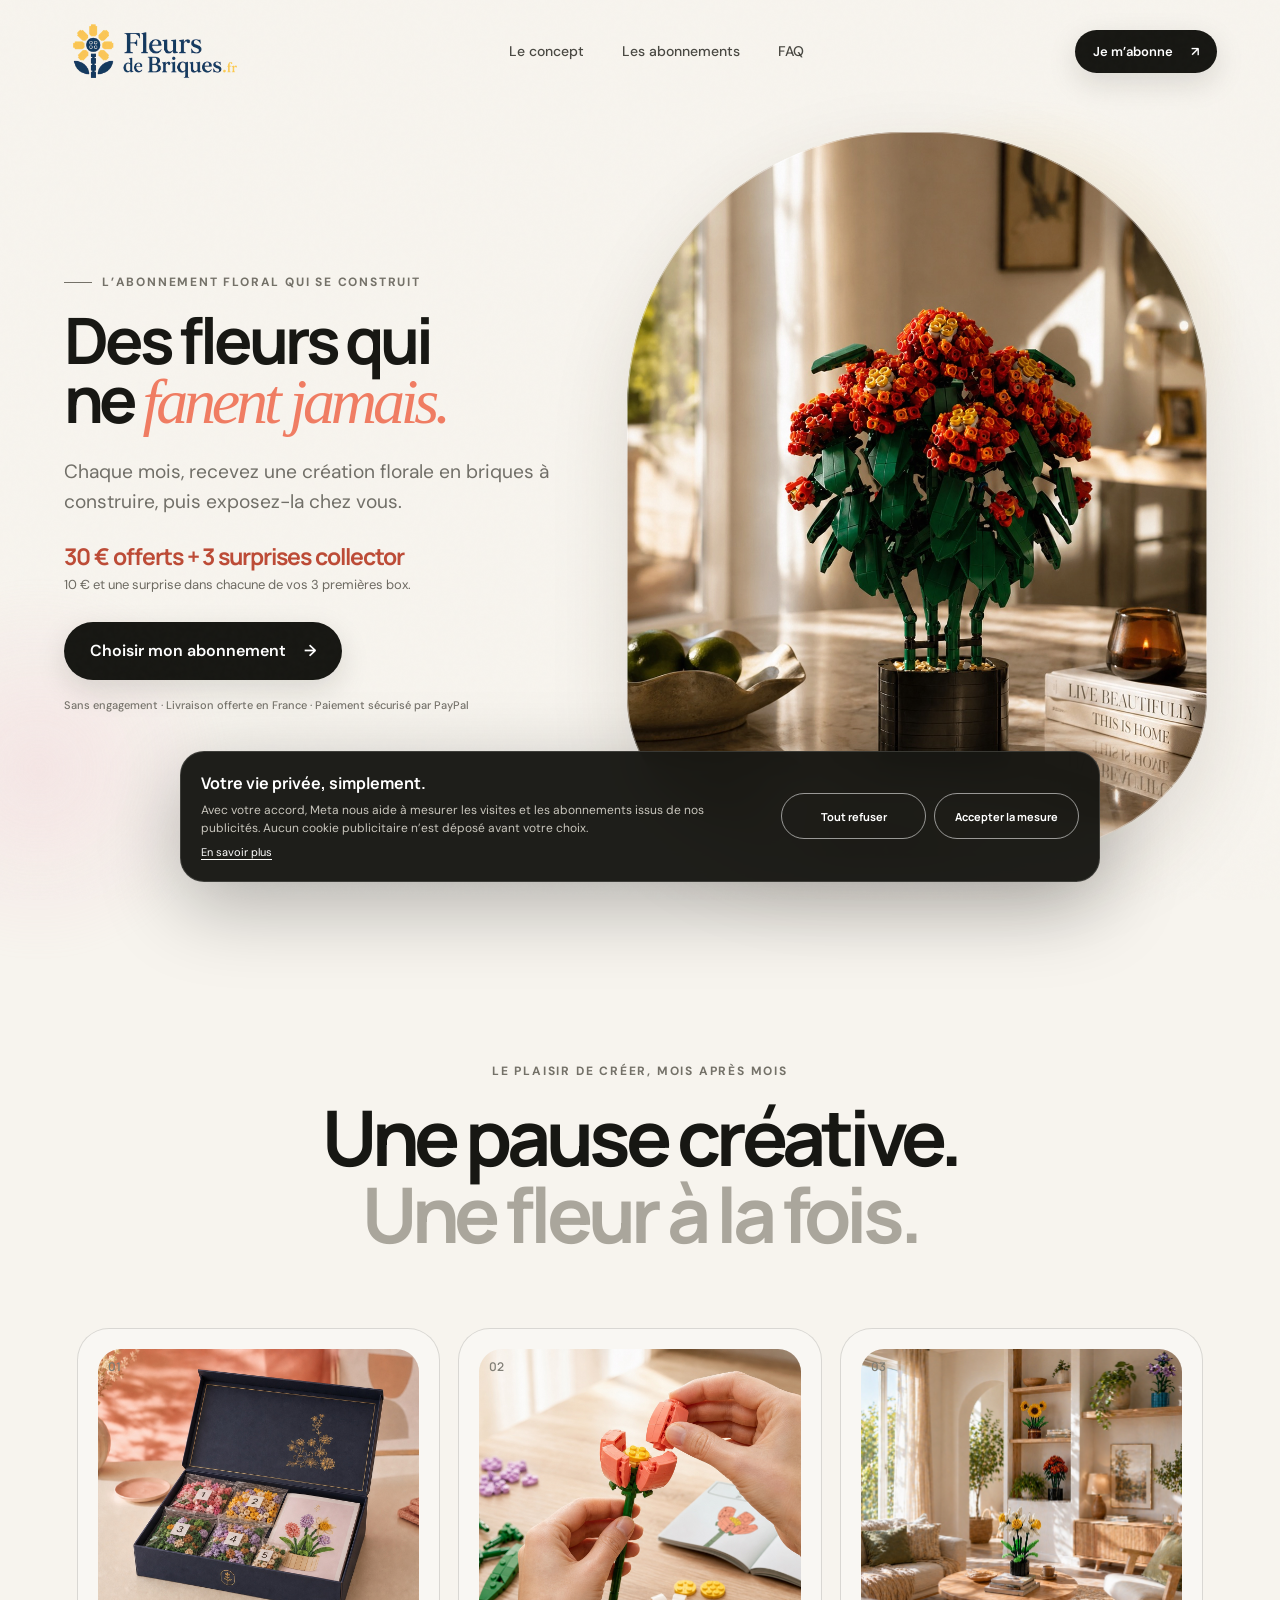
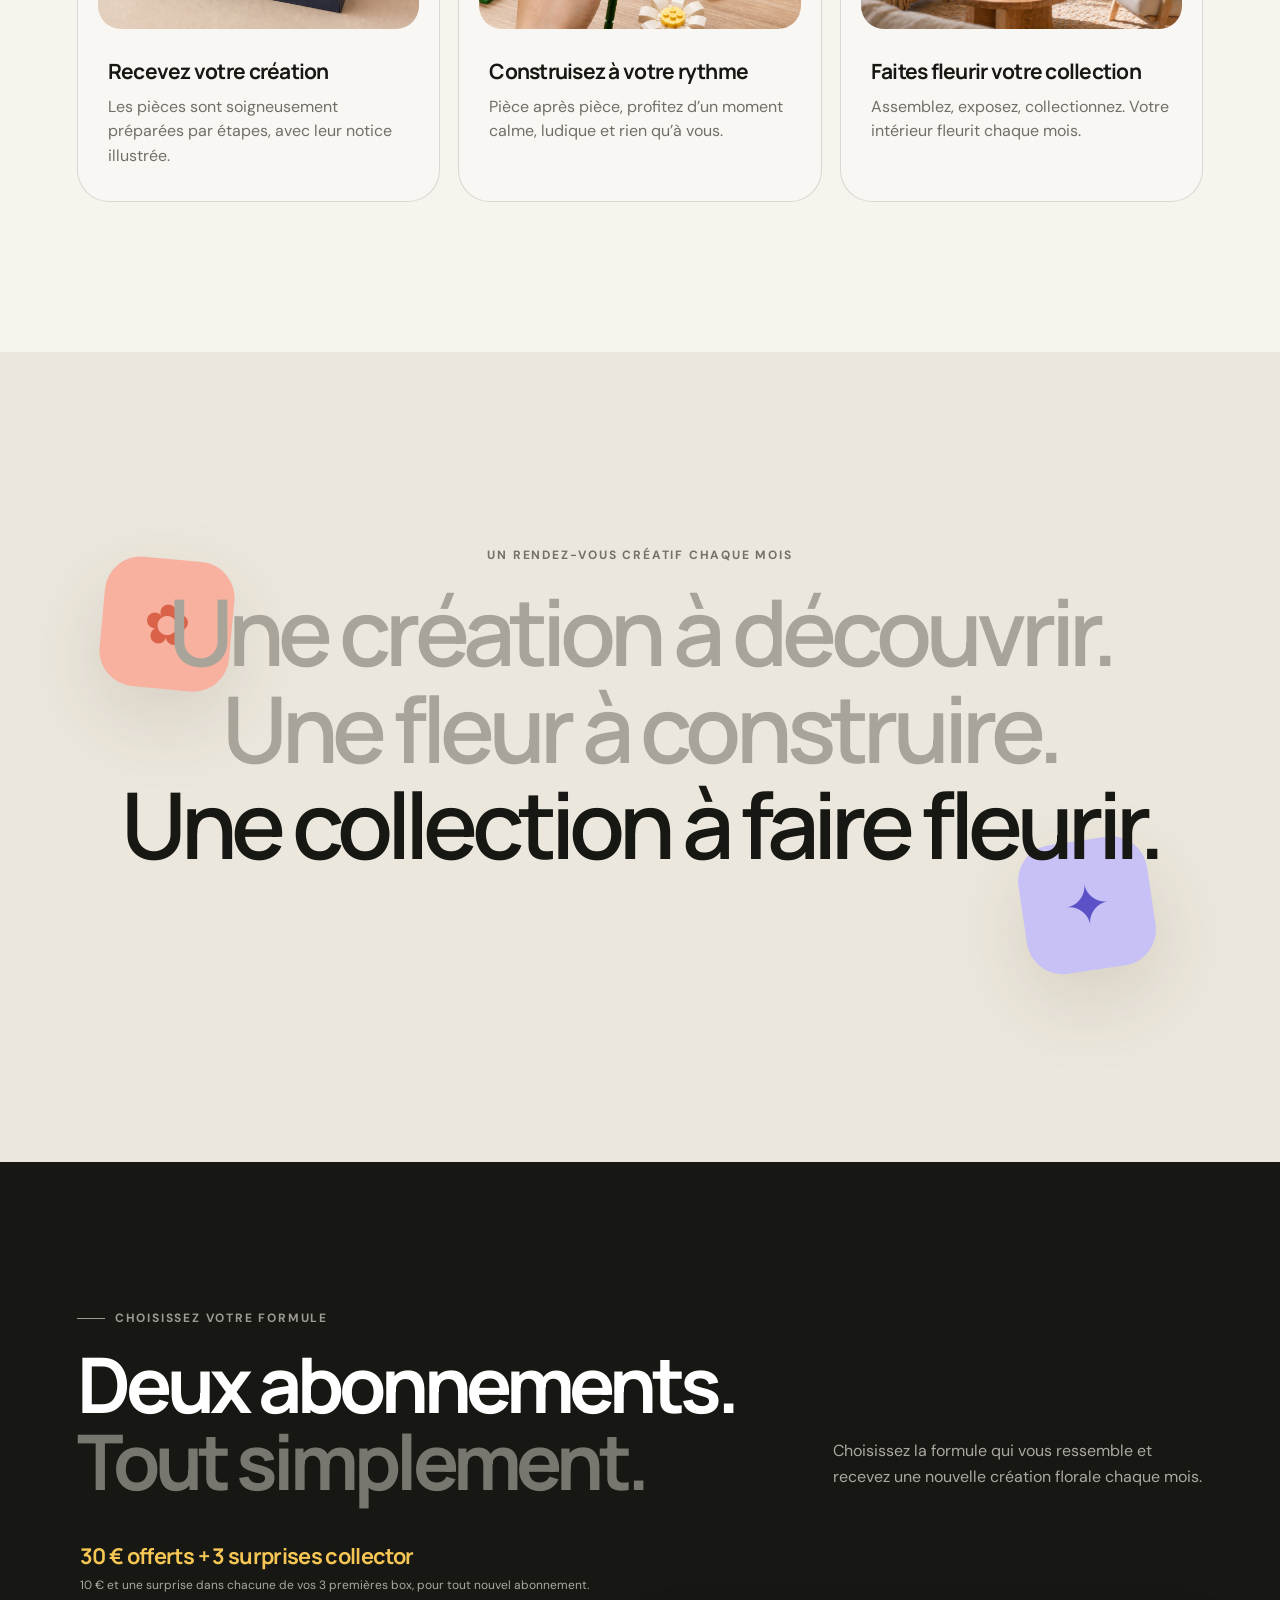
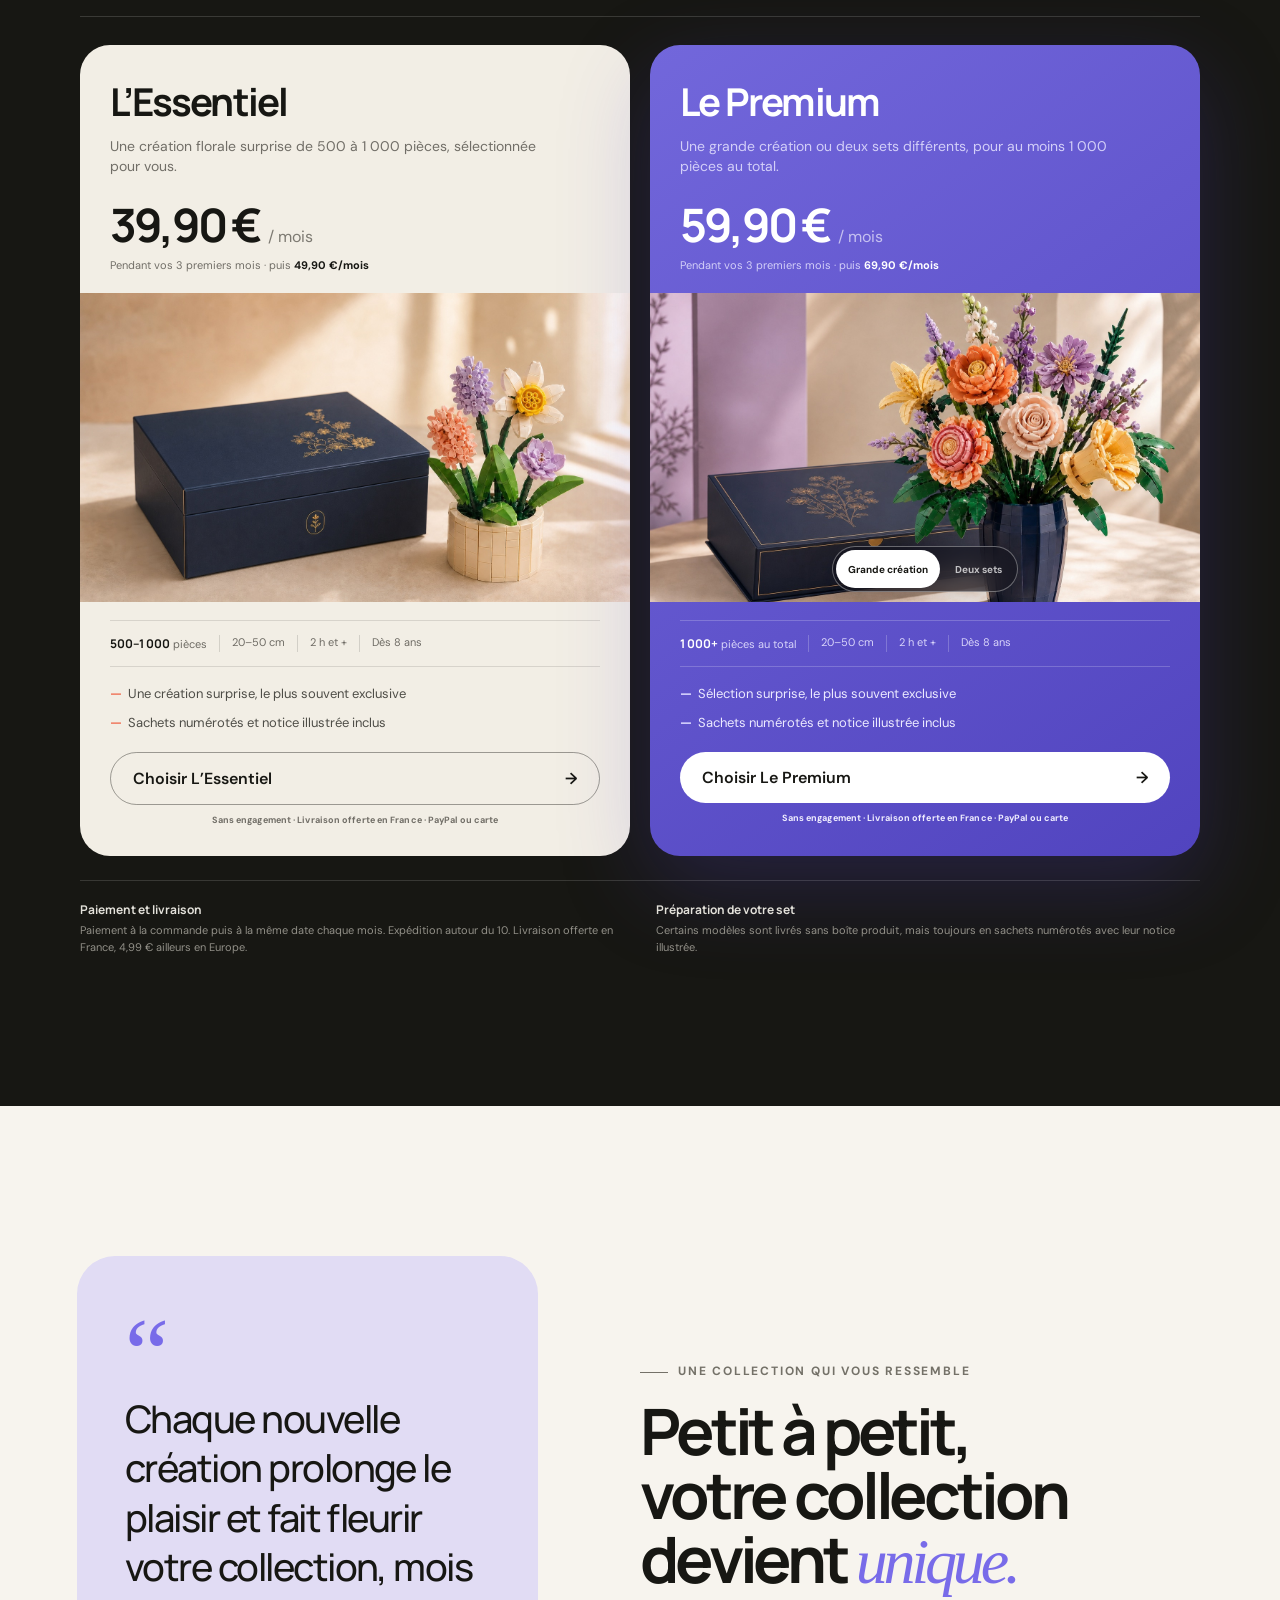
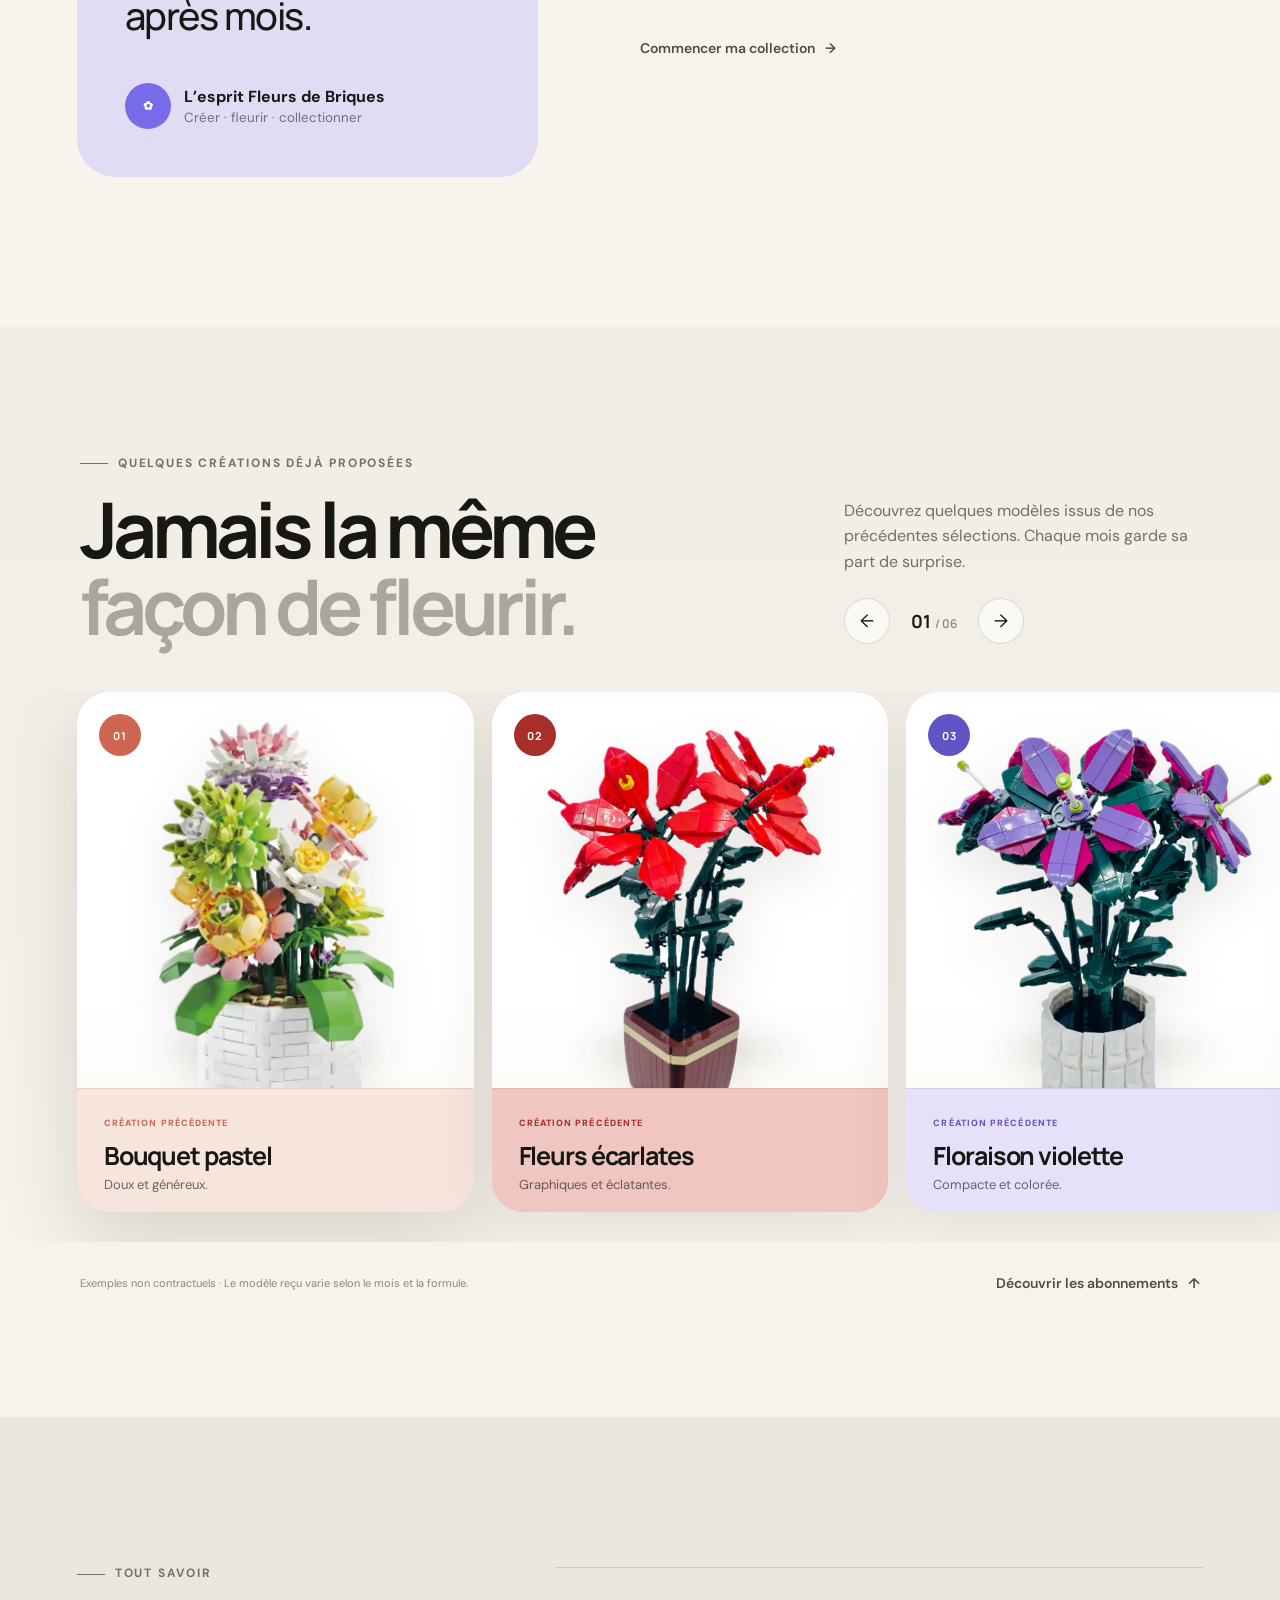
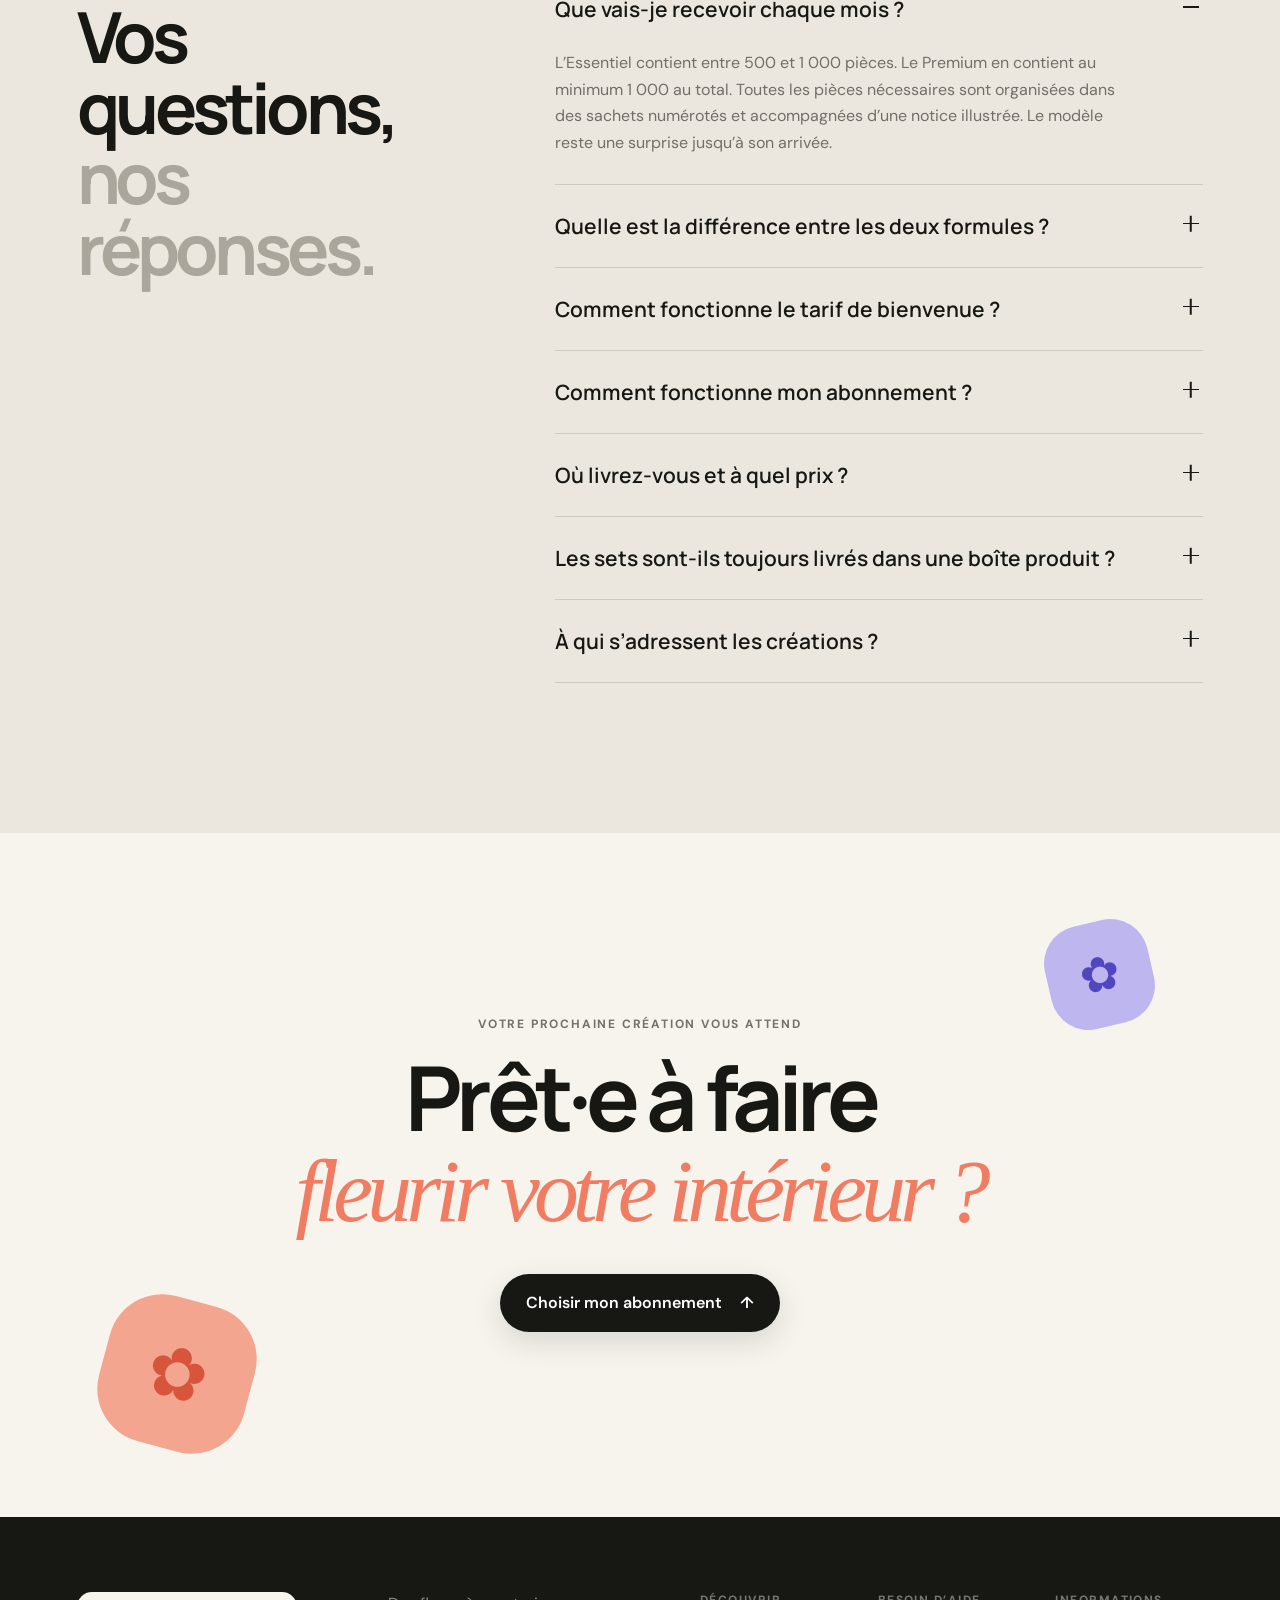
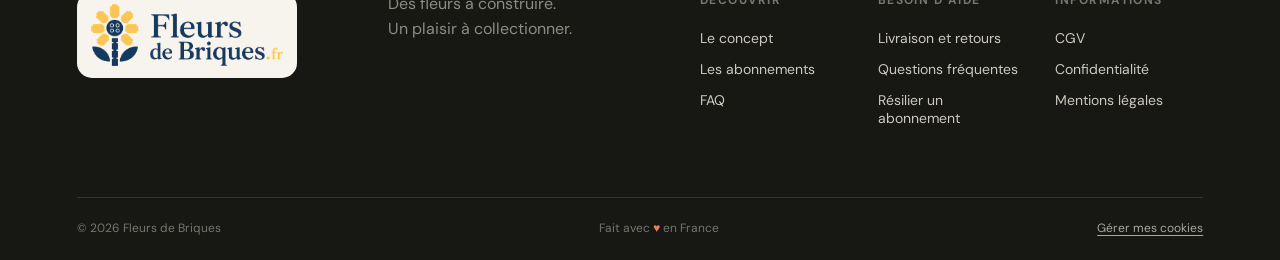
==== commit daaf791b: "Install Meta Pixel with consent tracking" ====
--- a/index.html
+++ b/index.html
@@ -18,7 +18,9 @@
     <meta property="og:image" content="https://www.fleursdebriques.fr/assets/original-hero-lifestyle.jpg" />
     <meta name="twitter:card" content="summary_large_image" />
     <title>Fleurs de Briques — Une création florale à construire chaque mois</title>
-    <link rel="icon" href="data:image/svg+xml,%3Csvg xmlns='http://www.w3.org/2000/svg' viewBox='0 0 64 64'%3E%3Ccircle cx='32' cy='12' r='12' fill='%23f07c62'/%3E%3Ccircle cx='52' cy='32' r='12' fill='%23f5c654'/%3E%3Ccircle cx='32' cy='52' r='12' fill='%23efb4c7'/%3E%3Ccircle cx='12' cy='32' r='12' fill='%23786be9'/%3E%3Ccircle cx='32' cy='32' r='11' fill='%23171713'/%3E%3C/svg%3E" />
+    <link rel="icon" type="image/png" sizes="32x32" href="assets/favicon-32.png" />
+    <link rel="icon" type="image/png" sizes="512x512" href="assets/favicon-512.png" />
+    <link rel="apple-touch-icon" sizes="180x180" href="assets/apple-touch-icon.png" />
     <link rel="preload" as="image" href="assets/original-hero-lifestyle.jpg" />
     <link rel="preconnect" href="https://fonts.googleapis.com" />
     <link rel="preconnect" href="https://fonts.gstatic.com" crossorigin />
@@ -26,7 +28,7 @@
       href="https://fonts.googleapis.com/css2?family=DM+Sans:wght@400;500;600&family=Manrope:wght@500;600;700;800&display=swap"
       rel="stylesheet"
     />
-    <link rel="stylesheet" href="styles.css?v=20260717-14" />
+    <link rel="stylesheet" href="styles.css?v=20260720-1" />
   </head>
   <body>
     <div class="noise" aria-hidden="true"></div>
@@ -543,6 +545,7 @@
     </div>
 
     <div class="toast" role="status" aria-live="polite"></div>
-    <script src="app.js?v=20260717-5"></script>
+    <script src="analytics.js?v=20260720-1"></script>
+    <script src="app.js?v=20260720-1"></script>
   </body>
 </html>
--- a/styles.css
+++ b/styles.css
@@ -406,14 +406,21 @@
   .plans-heading { margin-bottom: 64px; gap: 28px; }
   .plan-grid { grid-template-columns: 1fr; gap: 16px; }
   .collector-banner { padding-bottom: 18px; }
+  .collector-banner strong { font-size: 19px; line-height: 1.3; }
+  .collector-banner span { font-size: 14px; line-height: 1.55; }
   .plan-card { padding: 22px 18px; border-radius: 26px; }
-  .plan-description { min-height: 0; }
+  .plan-description { min-height: 0; font-size: 15px; line-height: 1.55; }
+  .promo-renewal { margin-top: 5px; font-size: 13px; line-height: 1.5; }
   .plan-illustration { margin-left: -18px; margin-right: -18px; }
-  .plan-facts { gap: 9px 0; }
+  .plan-facts { padding: 16px 0; gap: 12px 0; font-size: 13px; line-height: 1.4; }
   .plan-facts span { width: 50%; padding: 0 8px; border-right: 0; }
   .plan-facts span:nth-child(odd) { padding-left: 0; }
+  .plan-facts strong { font-size: 14px; }
+  .plan-includes { gap: 12px; }
+  .plan-includes li { padding-left: 20px; font-size: 15px; line-height: 1.5; }
+  .plan-reassurance { margin-top: 12px; font-size: 12px; line-height: 1.5; }
   .plan-gallery-tabs { width: calc(100% - 24px); }
-  .plan-gallery-tabs button { flex: 1; padding-left: 8px; padding-right: 8px; }
+  .plan-gallery-tabs button { flex: 1; padding-left: 8px; padding-right: 8px; font-size: 12px; }
   .price strong { font-size: 42px; }
   .plans-notes { grid-template-columns: 1fr; gap: 18px; }
   .quote-card { padding: 30px 25px; }
@@ -478,11 +485,21 @@
 .legal-card h2 { margin: 0 0 16px; font: 700 25px "Manrope", sans-serif; letter-spacing: -.04em; }
 .legal-card h3 { margin: 24px 0 9px; font: 700 16px "Manrope", sans-serif; }
 .legal-card p, .legal-card li { color: #5e5c55; font-size: 14px; line-height: 1.72; }
+.legal-card code { padding: 2px 6px; border-radius: 7px; color: var(--ink); background: #efebe3; font-size: .92em; }
 .legal-card p { margin: 0 0 12px; }
 .legal-card p:last-child { margin-bottom: 0; }
 .legal-card ul { margin: 0; padding-left: 20px; }
 .legal-card li + li { margin-top: 7px; }
 .legal-card a { color: #5043bb; font-weight: 700; text-decoration: underline; text-underline-offset: 3px; }
+.legal-identity { margin: 20px 0 24px; display: grid; grid-template-columns: repeat(2, minmax(0, 1fr)); gap: 10px; }
+.legal-identity > div { min-height: 92px; padding: 17px 18px; border: 1px solid rgba(23,23,19,.07); border-radius: 17px; display: flex; flex-direction: column; justify-content: space-between; background: #faf8f3; }
+.legal-identity span { color: var(--muted); font-size: 9px; font-weight: 800; letter-spacing: .1em; text-transform: uppercase; }
+.legal-identity strong { margin-top: 12px; font: 700 14px/1.45 "Manrope", sans-serif; overflow-wrap: anywhere; }
+.legal-identity strong a { color: #5043bb; font-size: inherit; }
+.legal-warranty { margin: 20px 0 24px; padding: 25px 26px; border: 1px solid rgba(80,67,187,.18); border-radius: 20px; background: #f6f4ff; }
+.legal-warranty h3 { margin-top: 0; color: #302873; }
+.legal-warranty h3:not(:first-child) { margin-top: 24px; }
+.legal-warranty p { color: #514e66; }
 .legal-alert { padding: 20px 22px; border: 1px solid rgba(240,124,98,.34); border-radius: 20px; color: #7e3528; background: #fff0eb; font-size: 13px; line-height: 1.55; }
 .legal-alert strong { display: block; margin-bottom: 4px; font: 700 14px "Manrope", sans-serif; }
 .legal-actions { margin-top: 28px; display: flex; gap: 12px; flex-wrap: wrap; }
@@ -509,38 +526,45 @@
 .thanks-page { min-height: 100vh; background: #f3efe7; }
 .thanks-page .site-header { background: rgba(247,244,238,.9); border-color: rgba(255,255,255,.75); }
 .thanks-main { width: min(1180px, calc(100% - 40px)); margin: 0 auto; padding: 128px 0 82px; }
-.thanks-hero { min-height: 620px; border-radius: 42px; display: grid; grid-template-columns: 1.02fr .98fr; overflow: hidden; background: #fff; box-shadow: 0 30px 90px rgba(57,45,32,.1); }
+.thanks-hero { min-height: 560px; border-radius: 42px; display: grid; grid-template-columns: 1.02fr .98fr; overflow: hidden; background: #fff; box-shadow: 0 30px 90px rgba(57,45,32,.1); }
 .thanks-copy { padding: clamp(48px, 7vw, 88px); display: flex; flex-direction: column; justify-content: center; }
 .thanks-check { width: 58px; height: 58px; margin-bottom: 32px; border-radius: 50%; display: grid; place-items: center; color: #fff; background: #20a464; font: 700 28px "Manrope", sans-serif; box-shadow: 0 13px 32px rgba(32,164,100,.24); }
 .thanks-copy .eyebrow { margin-bottom: 18px; }
 .thanks-copy h1 { margin: 0 0 26px; font: 700 clamp(48px, 6vw, 78px)/.98 "Manrope", sans-serif; letter-spacing: -.065em; }
 .thanks-copy h1 em { color: var(--coral); }
-.thanks-intro { max-width: 570px; margin-bottom: 32px; color: var(--muted); font-size: 17px; line-height: 1.65; }
+.thanks-intro { max-width: 570px; margin-bottom: 18px; color: var(--muted); font-size: 17px; line-height: 1.65; }
+.thanks-plan-confirmation { margin: 0 0 28px; display: flex; align-items: center; gap: 10px; flex-wrap: wrap; }
+.thanks-plan-confirmation strong { font: 700 16px "Manrope", sans-serif; }
+.thanks-plan-confirmation span { padding: 7px 10px; border-radius: 999px; color: #5145b7; background: #eeeaff; font-size: 10px; font-weight: 700; }
 .thanks-actions { display: flex; align-items: center; gap: 22px; flex-wrap: wrap; }
+.thanks-reference { margin: 18px 0 0; color: var(--muted); font-size: 10px; line-height: 1.5; }
+.thanks-reference strong { color: var(--ink); font-weight: 600; overflow-wrap: anywhere; }
 .thanks-visual { position: relative; min-height: 500px; overflow: hidden; }
 .thanks-visual::after { content: ""; position: absolute; inset: 0; background: linear-gradient(180deg, transparent 50%, rgba(23,23,19,.38)); }
 .thanks-visual img { width: 100%; height: 100%; object-fit: cover; }
 .thanks-visual-label { position: absolute; left: 28px; right: 28px; bottom: 28px; z-index: 1; padding: 18px 20px; border: 1px solid rgba(255,255,255,.5); border-radius: 22px; display: flex; gap: 14px; align-items: center; color: #fff; background: rgba(255,255,255,.14); backdrop-filter: blur(18px); }
 .thanks-visual-label span { width: 44px; height: 44px; border-radius: 14px; display: grid; place-items: center; flex: 0 0 auto; color: var(--coral); background: #fff; font-size: 24px; }
 .thanks-visual-label strong { font: 700 15px/1.35 "Manrope", sans-serif; }
-.thanks-summary, .thanks-next { padding: 100px 0 0; }
+.thanks-next { padding: 88px 0 0; }
 .thanks-section-heading { max-width: 760px; margin-bottom: 40px; }
 .thanks-section-heading h2 { margin: 0; font: 700 clamp(40px, 5vw, 66px)/1 "Manrope", sans-serif; letter-spacing: -.06em; }
-.thanks-summary-grid { display: grid; grid-template-columns: repeat(4, 1fr); gap: 12px; }
-.thanks-summary-grid article { min-height: 190px; padding: 26px; border: 1px solid rgba(23,23,19,.07); border-radius: 25px; display: flex; flex-direction: column; background: #fff; box-shadow: 0 14px 45px rgba(57,45,32,.045); }
-.thanks-summary-grid article > span { color: var(--muted); font-size: 10px; font-weight: 800; letter-spacing: .11em; text-transform: uppercase; }
-.thanks-summary-grid strong { margin-top: auto; font: 700 21px/1.25 "Manrope", sans-serif; letter-spacing: -.035em; overflow-wrap: anywhere; }
-.thanks-summary-grid small { margin-top: 8px; color: var(--muted); font-size: 11px; line-height: 1.45; }
-.thanks-summary-grid .confirmation-reference { font-size: 16px; letter-spacing: -.015em; }
-.thanks-timeline { margin: 0; padding: 0; list-style: none; display: grid; grid-template-columns: repeat(3, 1fr); gap: 14px; counter-reset: none; }
-.thanks-timeline li { min-height: 250px; padding: 28px; border-radius: 28px; display: flex; flex-direction: column; background: #e5e0f8; }
-.thanks-timeline li:nth-child(2) { background: #f6d4c9; }
-.thanks-timeline li:nth-child(3) { background: #eadf9e; }
-.thanks-timeline li > span { width: 38px; height: 38px; border-radius: 50%; display: grid; place-items: center; color: #fff; background: var(--ink); font: 700 11px "Manrope", sans-serif; }
-.thanks-timeline li > div { margin-top: auto; }
-.thanks-timeline strong { font: 700 20px "Manrope", sans-serif; letter-spacing: -.035em; }
-.thanks-timeline p { margin: 10px 0 0; color: #5c5952; font-size: 13px; line-height: 1.6; }
-.thanks-help { margin-top: 60px; padding: 30px; border-radius: 28px; display: flex; align-items: center; justify-content: space-between; gap: 40px; color: #fff; background: var(--ink); }
+.thanks-section-heading > p:last-child:not(.eyebrow) { max-width: 620px; margin: 22px 0 0; color: var(--muted); font-size: 16px; line-height: 1.6; }
+.thanks-timeline { position: relative; margin: 0; padding: 0; list-style: none; display: grid; grid-template-columns: repeat(4, 1fr); gap: 14px; }
+.thanks-timeline::before { content: ""; position: absolute; top: 25px; left: 28px; right: 28px; height: 2px; background: #d4cec4; }
+.thanks-timeline li { position: relative; z-index: 1; min-height: 320px; padding: 78px 24px 24px; display: flex; flex-direction: column; }
+.thanks-timeline li::before { content: ""; position: absolute; z-index: -1; inset: 56px 0 0; border: 1px solid rgba(23,23,19,.07); border-radius: 26px; background: #fff; box-shadow: 0 14px 45px rgba(57,45,32,.045); }
+.thanks-timeline-marker { position: absolute; top: 4px; left: 24px; width: 44px; height: 44px; border: 6px solid #f3efe7; border-radius: 50%; display: grid; place-items: center; color: #fff; background: var(--purple); font: 700 10px "Manrope", sans-serif; box-sizing: content-box; }
+.thanks-timeline-regular .thanks-timeline-marker { background: var(--ink); }
+.thanks-timeline-date { margin: 0 0 24px; min-height: 42px; font: 700 16px/1.3 "Manrope", sans-serif; letter-spacing: -.025em; }
+.thanks-timeline li > small { color: var(--muted); font-size: 9px; font-weight: 800; letter-spacing: .12em; text-transform: uppercase; }
+.thanks-timeline li > strong { margin-top: 7px; font: 700 22px/1.2 "Manrope", sans-serif; letter-spacing: -.04em; }
+.thanks-timeline-delivery { margin-top: auto; padding-top: 18px; border-top: 1px solid var(--line); }
+.thanks-timeline-delivery span { display: block; margin-bottom: 6px; color: var(--muted); font-size: 9px; font-weight: 800; letter-spacing: .1em; text-transform: uppercase; }
+.thanks-timeline-delivery strong { font: 700 13px/1.4 "Manrope", sans-serif; }
+.thanks-timeline-gift, .thanks-timeline-continuity { margin-top: 17px; padding: 10px 12px; border-radius: 12px; color: #5145b7; background: #eeeaff; font: 700 11px/1.35 "Manrope", sans-serif; }
+.thanks-timeline-continuity { color: #5f5a50; background: #ece8df; }
+.thanks-timeline-legend { margin: 24px 0 0; color: var(--muted); font-size: 11px; text-align: center; }
+.thanks-help { margin-top: 48px; padding: 24px 28px; border-radius: 24px; display: flex; align-items: center; justify-content: space-between; gap: 40px; color: #fff; background: var(--ink); }
 .thanks-help > div { display: flex; gap: 16px; align-items: center; }
 .thanks-help > div > span { width: 44px; height: 44px; border-radius: 50%; display: grid; place-items: center; flex: 0 0 auto; color: var(--ink); background: var(--yellow); font: 800 20px "Manrope", sans-serif; }
 .thanks-help p { margin: 0; color: #aaa8a1; font-size: 13px; line-height: 1.55; }
@@ -549,6 +573,19 @@
 .thanks-help a { color: #d5d2ca; font-size: 12px; text-decoration: underline; text-underline-offset: 4px; }
 .thanks-help a:hover { color: #fff; }
 .thanks-footer { width: min(1180px, calc(100% - 40px)); margin: 0 auto; padding: 26px 0; }
+
+/* Consentement à la mesure publicitaire */
+.cookie-banner { position: fixed; z-index: 1200; left: 50%; bottom: 18px; width: min(920px, calc(100% - 36px)); padding: 20px; border: 1px solid rgba(255,255,255,.14); border-radius: 24px; display: grid; grid-template-columns: 1fr auto; align-items: center; gap: 26px; color: #fff; background: rgba(23,23,19,.97); box-shadow: 0 24px 80px rgba(0,0,0,.28); backdrop-filter: blur(20px); transform: translateX(-50%); }
+.cookie-banner:focus { outline: 0; }
+.cookie-copy strong { display: block; margin-bottom: 7px; font: 700 16px "Manrope", sans-serif; }
+.cookie-copy p { max-width: 610px; margin: 0; color: #c9c6bd; font-size: 12px; line-height: 1.55; }
+.cookie-copy a { display: inline-block; margin-top: 7px; color: #fff; font-size: 11px; text-decoration: underline; text-underline-offset: 3px; }
+.cookie-actions { display: grid; grid-template-columns: 1fr 1fr; gap: 8px; }
+.cookie-actions button { min-width: 145px; min-height: 46px; padding: 11px 15px; border: 1px solid rgba(255,255,255,.55); border-radius: 999px; color: #fff; background: transparent; cursor: pointer; font: 700 11px "Manrope", sans-serif; transition: background .2s, color .2s, border-color .2s; }
+.cookie-actions button:hover, .cookie-actions button:focus-visible { border-color: #fff; color: var(--ink); background: #fff; outline: 0; }
+.cookie-settings-link { margin: 0; padding: 0; border: 0; color: inherit; background: transparent; cursor: pointer; font: inherit; text-decoration: underline; text-underline-offset: 3px; }
+.site-footer .cookie-settings-link { color: #aaa79f; }
+.cookie-settings-link:hover, .cookie-settings-link:focus-visible { color: currentColor; outline: 2px solid currentColor; outline-offset: 4px; }
 
 @media (max-width: 760px) {
   .legal-page .site-header { padding-left: 14px; }
@@ -560,6 +597,9 @@
   .legal-layout { grid-template-columns: 1fr; }
   .legal-nav { position: static; display: none; }
   .legal-card, .form-card { padding: 26px 22px; border-radius: 22px; }
+  .legal-identity { grid-template-columns: 1fr; }
+  .legal-identity > div { min-height: 82px; }
+  .legal-warranty { padding: 21px 18px; }
   .legal-footer { flex-direction: column; }
   .thanks-main { width: min(100% - 24px, 1180px); padding-top: 100px; }
   .thanks-hero { min-height: 0; grid-template-columns: 1fr; border-radius: 28px; }
@@ -570,14 +610,23 @@
   .thanks-actions { align-items: stretch; flex-direction: column; }
   .thanks-actions .button { width: 100%; }
   .thanks-actions .text-link { justify-content: center; }
-  .thanks-visual { min-height: 390px; }
-  .thanks-summary, .thanks-next { padding-top: 75px; }
-  .thanks-summary-grid, .thanks-timeline { grid-template-columns: 1fr; }
-  .thanks-summary-grid article { min-height: 160px; }
-  .thanks-timeline li { min-height: 220px; }
+  .thanks-visual { min-height: 330px; }
+  .thanks-next { padding-top: 65px; }
+  .thanks-timeline { grid-template-columns: 1fr; }
+  .thanks-timeline { gap: 18px; }
+  .thanks-timeline::before { top: 26px; bottom: 26px; left: 25px; right: auto; width: 2px; height: auto; }
+  .thanks-timeline li { min-height: 250px; padding: 28px 22px 28px 82px; }
+  .thanks-timeline li::before { inset: 0 0 0 58px; border-radius: 22px; }
+  .thanks-timeline-marker { top: 0; left: 0; }
+  .thanks-timeline-date { min-height: 0; margin-bottom: 20px; }
+  .thanks-timeline-legend { padding-left: 58px; text-align: left; line-height: 1.6; }
   .thanks-help { align-items: flex-start; flex-direction: column; }
   .thanks-help nav { justify-content: flex-start; }
   .thanks-footer { width: min(100% - 24px, 1180px); }
+  .cookie-banner { bottom: 10px; width: calc(100% - 20px); padding: 18px; border-radius: 20px; grid-template-columns: 1fr; gap: 16px; }
+  .cookie-copy p { font-size: 12px; }
+  .cookie-actions { width: 100%; }
+  .cookie-actions button { min-width: 0; min-height: 48px; padding-inline: 10px; }
 }
 
 @media (prefers-reduced-motion: reduce) {
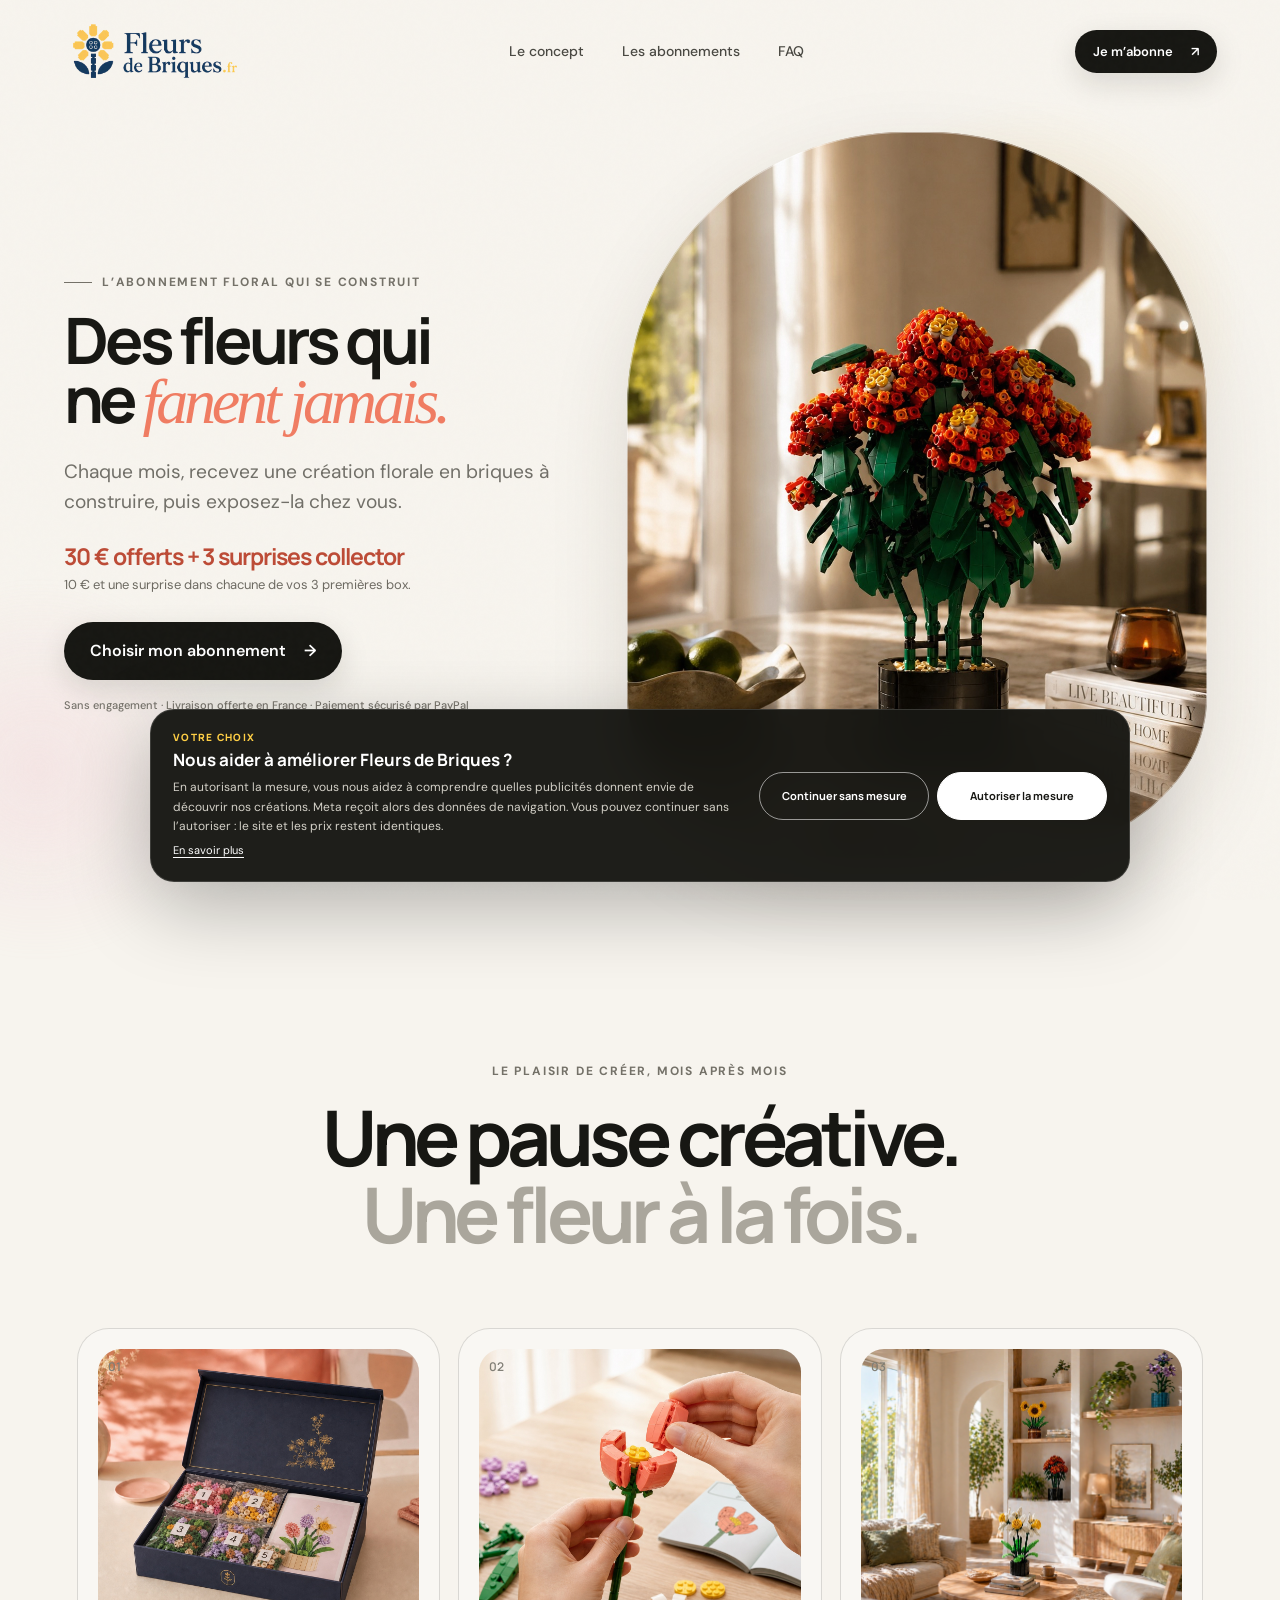
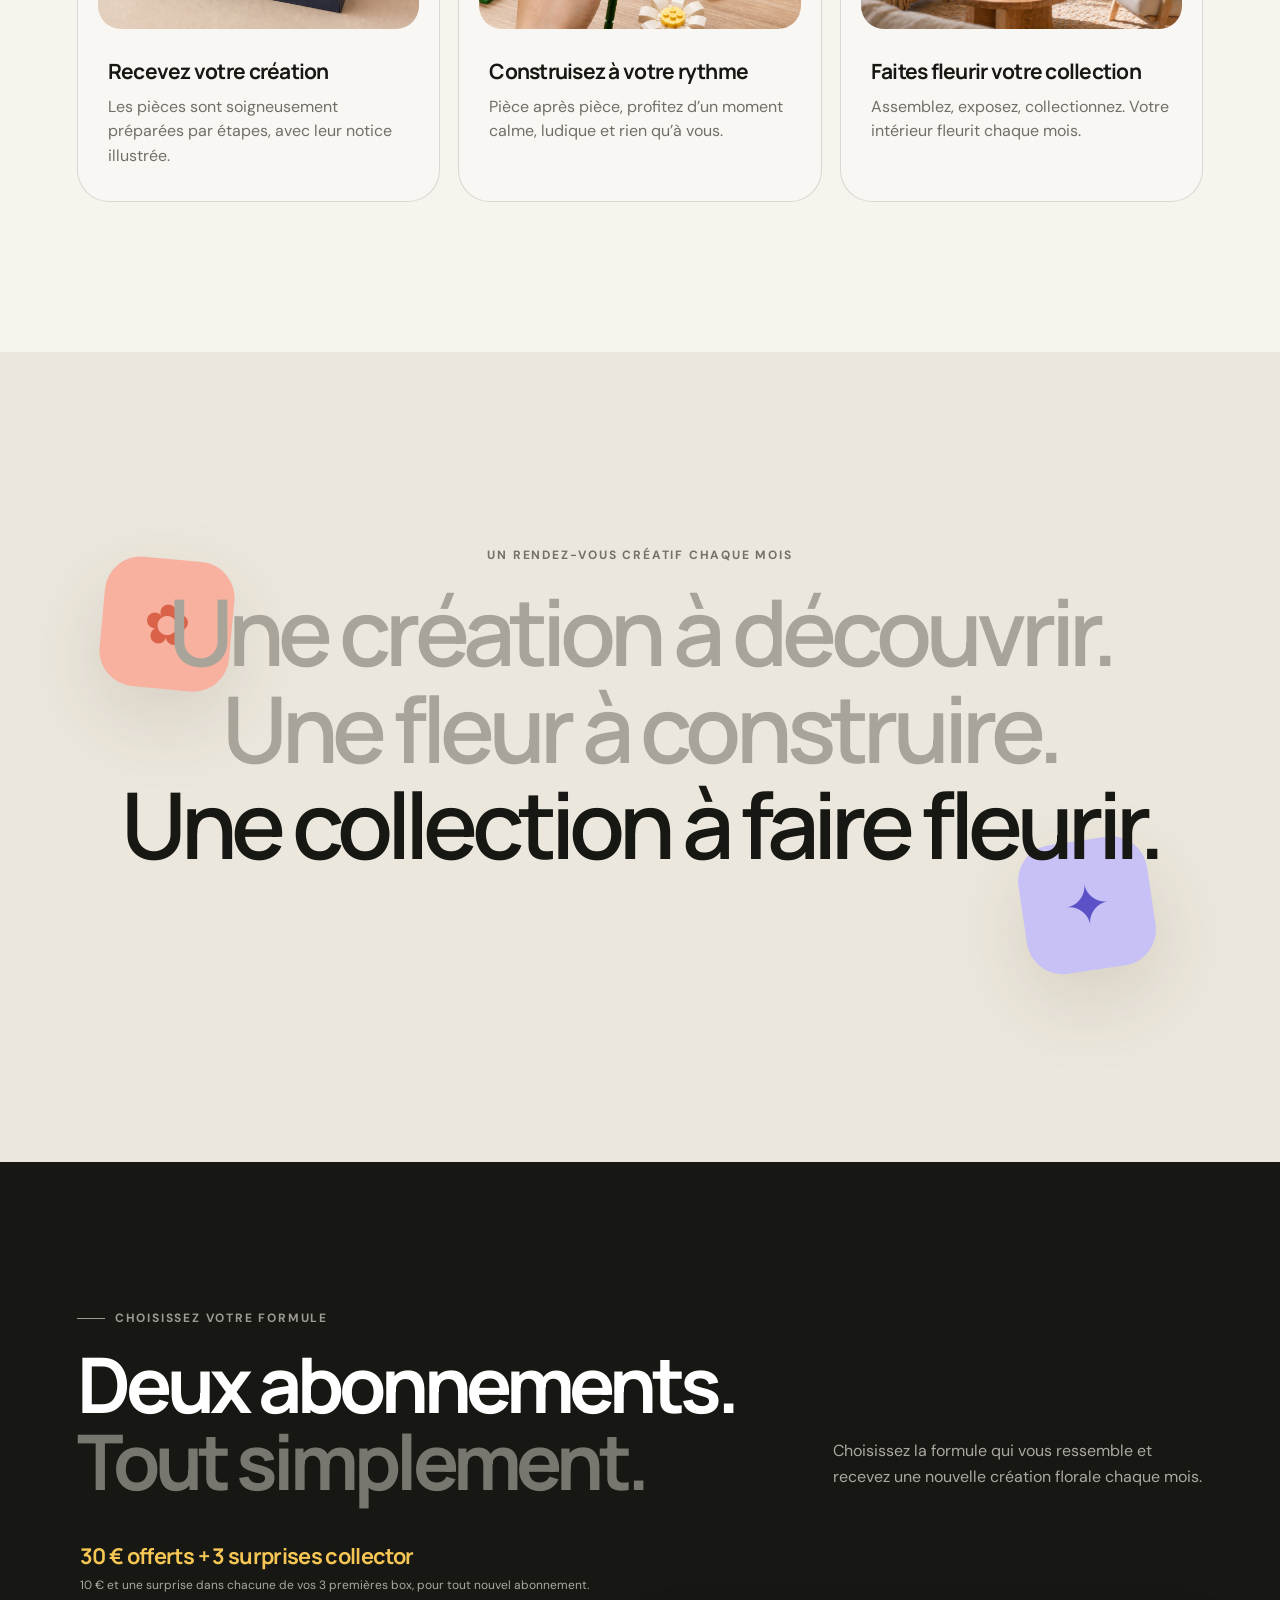
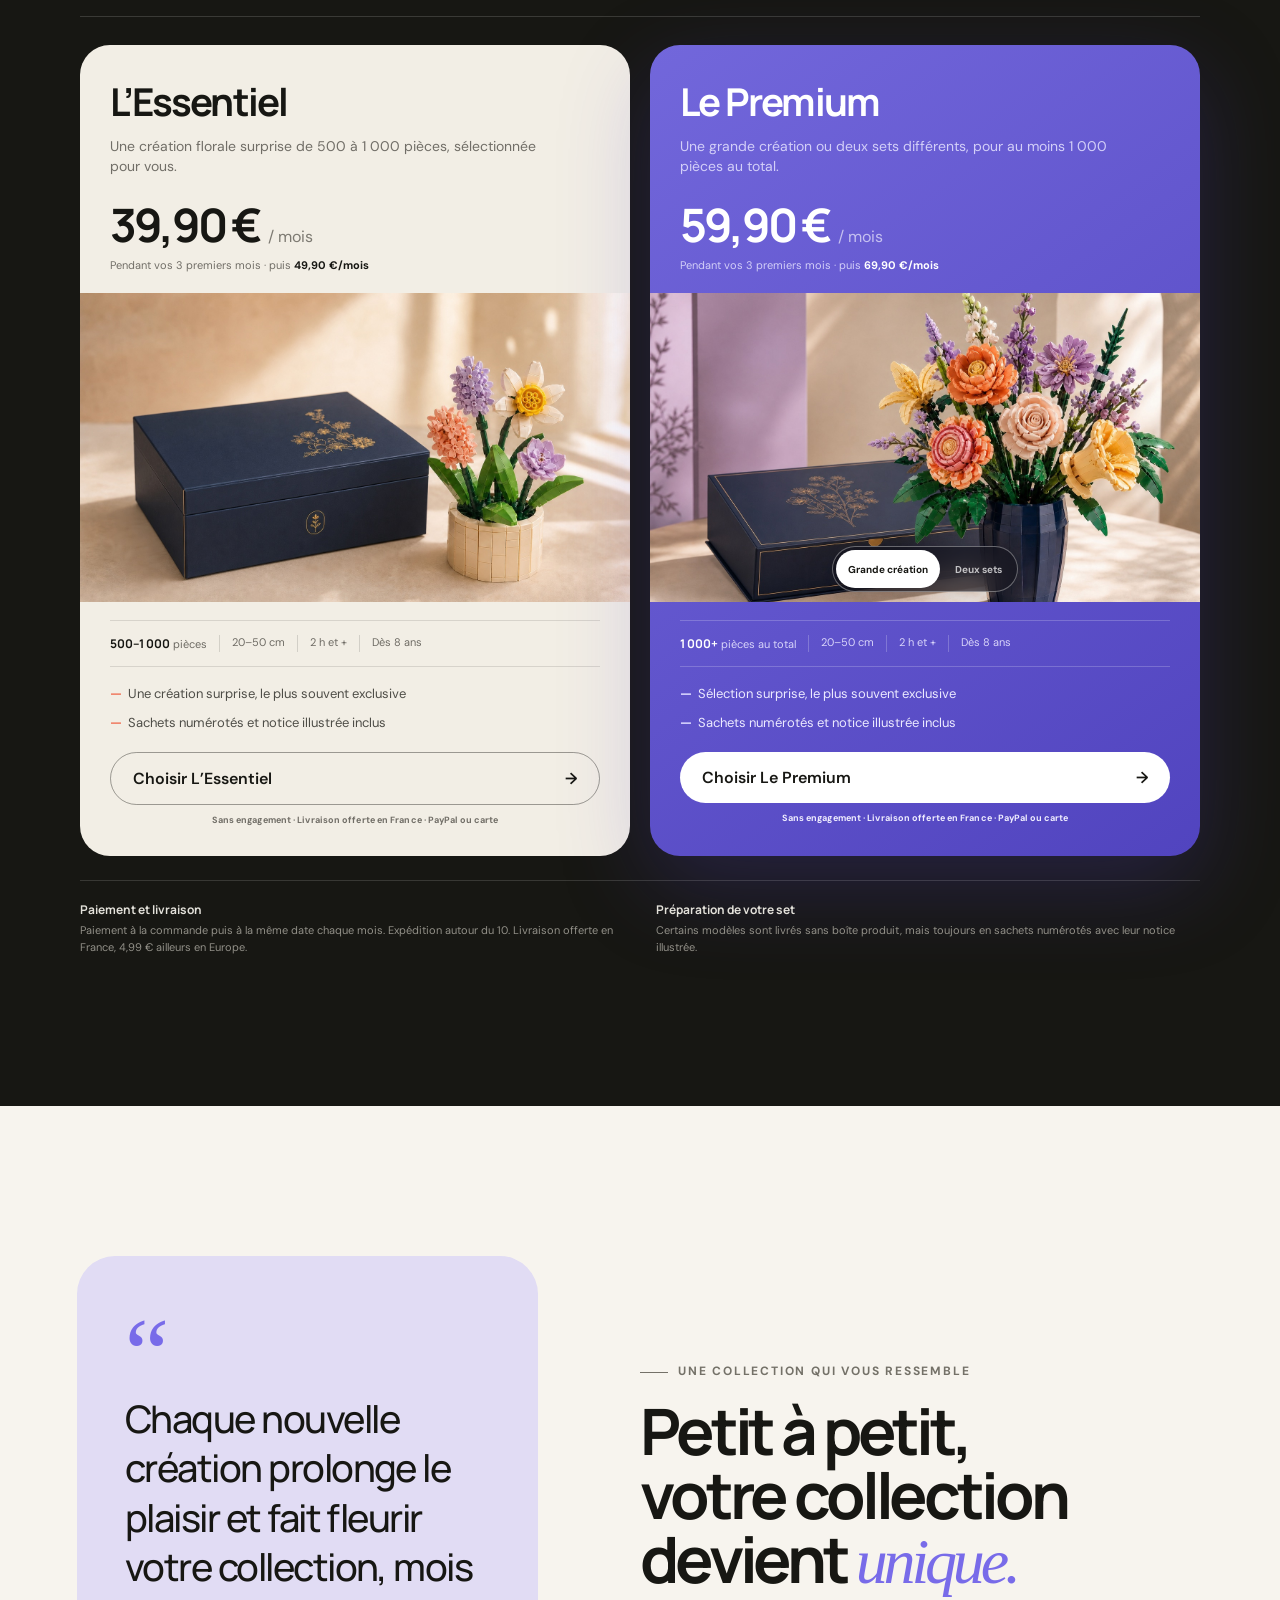
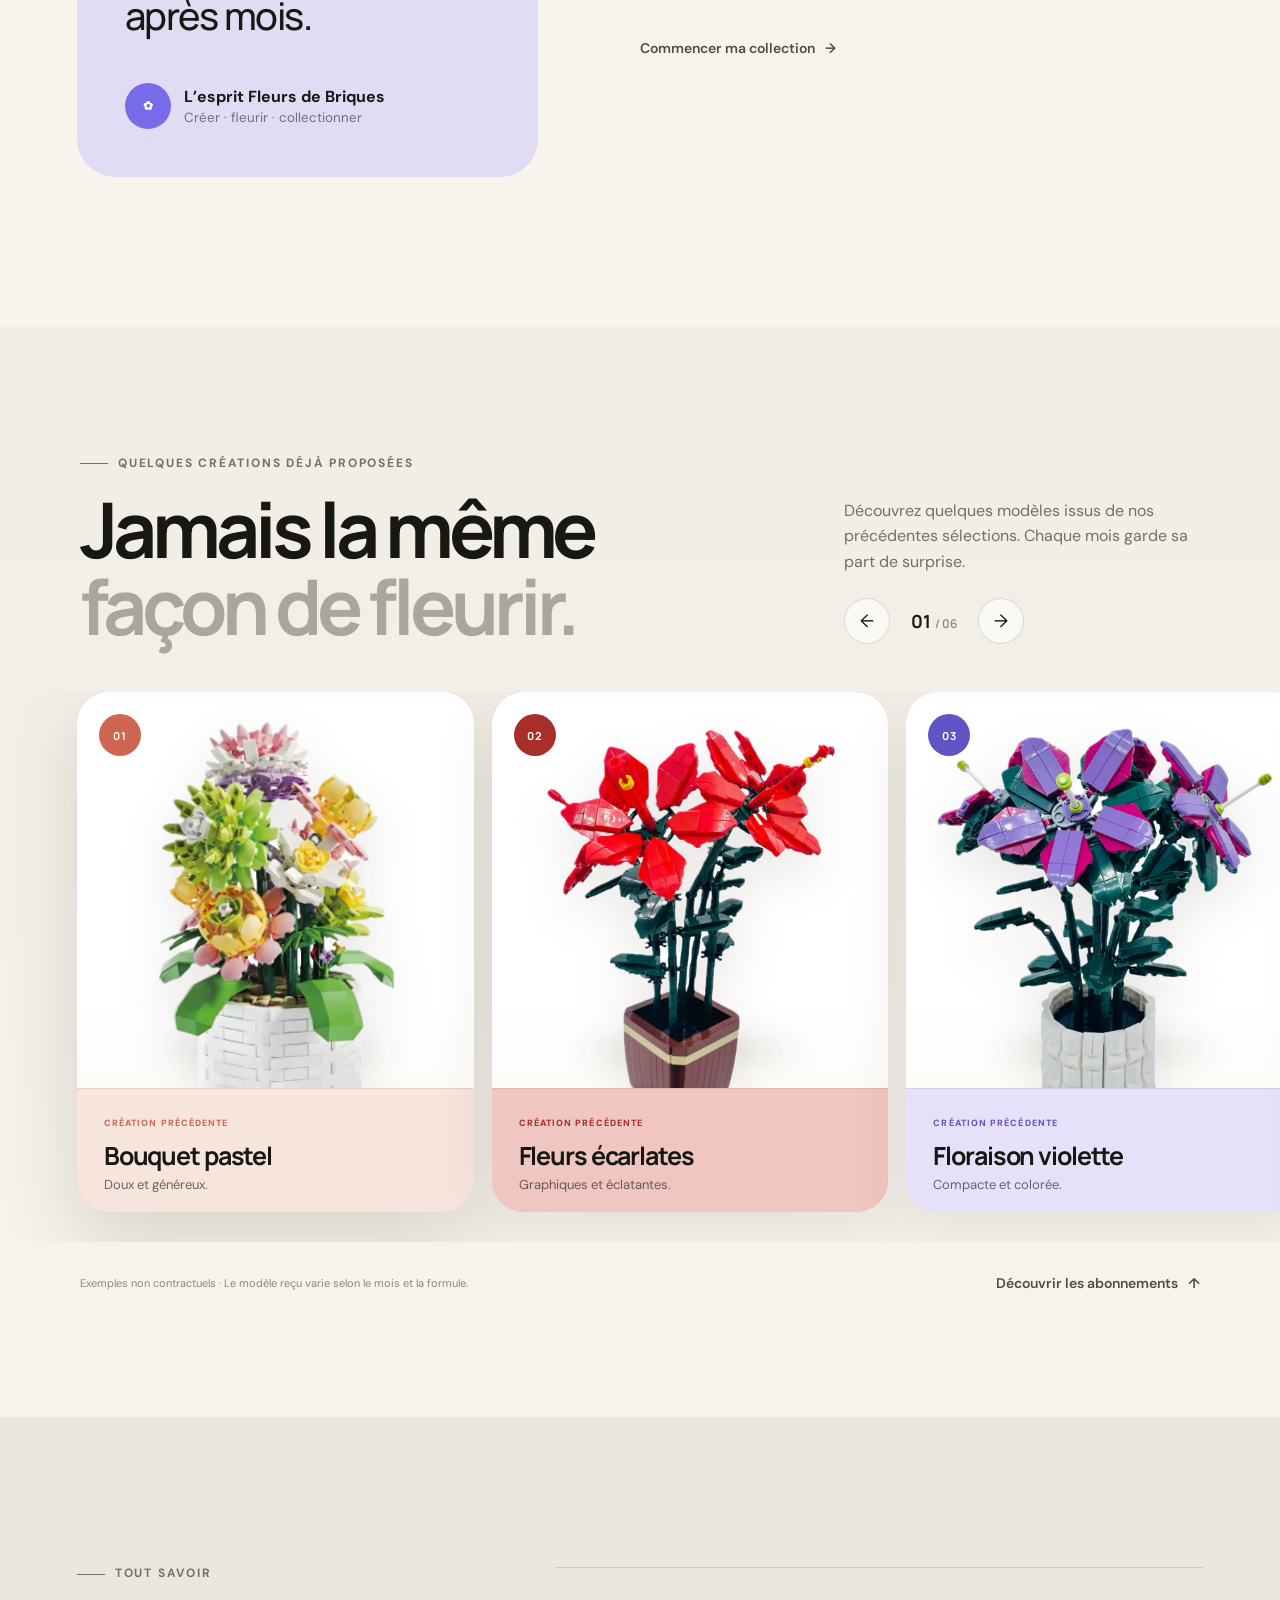
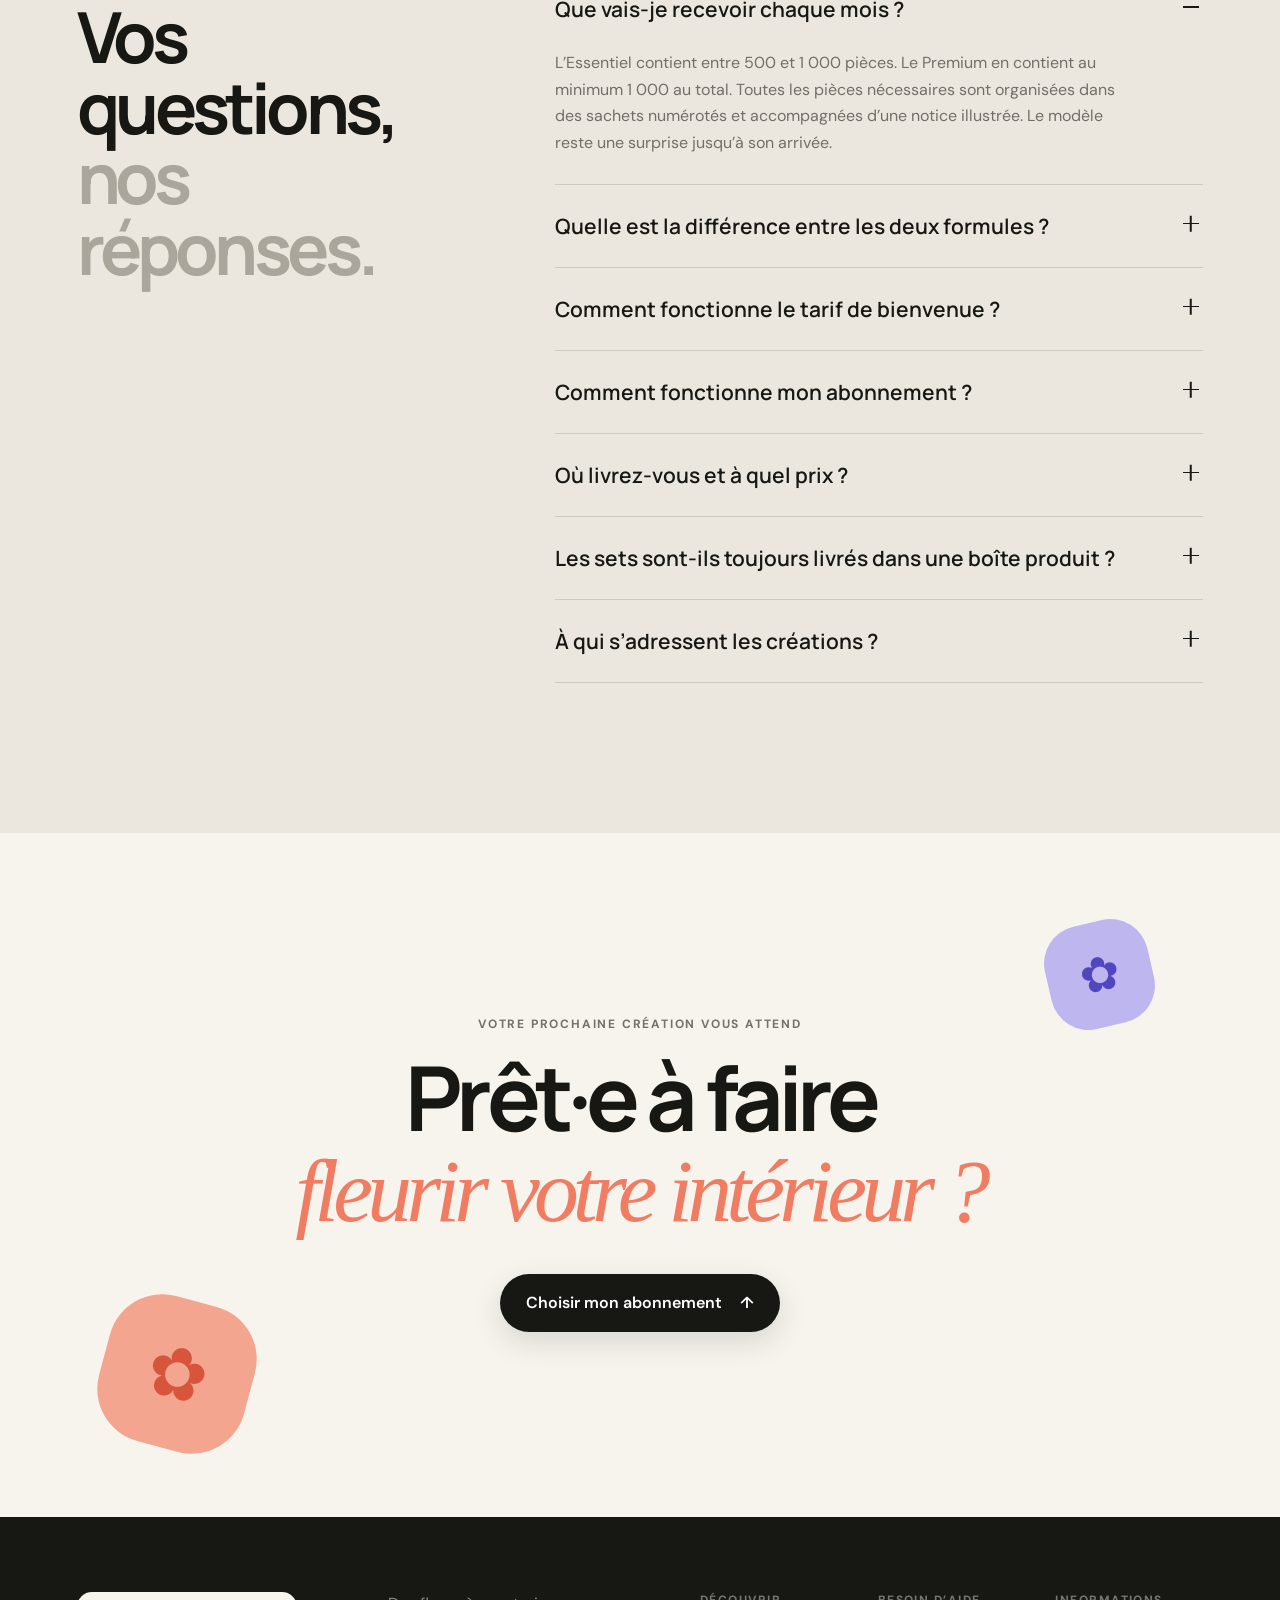
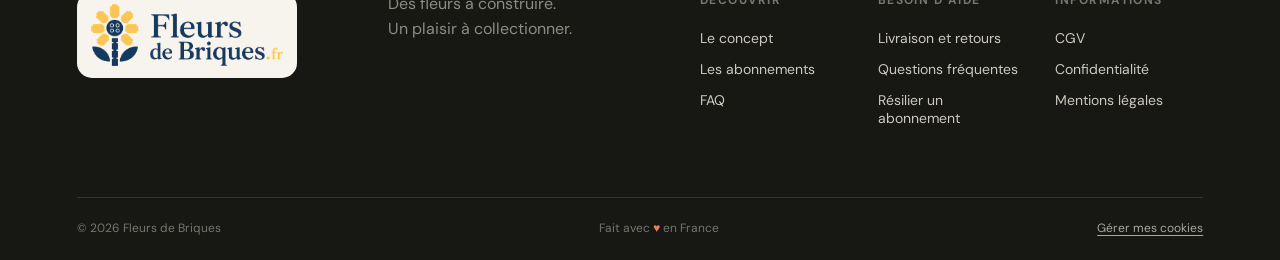
==== commit 17ddde5c: "Add internal funnel tracking" ====
--- a/index.html
+++ b/index.html
@@ -28,7 +28,7 @@
       href="https://fonts.googleapis.com/css2?family=DM+Sans:wght@400;500;600&family=Manrope:wght@500;600;700;800&display=swap"
       rel="stylesheet"
     />
-    <link rel="stylesheet" href="styles.css?v=20260720-1" />
+    <link rel="stylesheet" href="styles.css?v=20260723-1" />
   </head>
   <body>
     <div class="noise" aria-hidden="true"></div>
@@ -545,7 +545,7 @@
     </div>
 
     <div class="toast" role="status" aria-live="polite"></div>
-    <script src="analytics.js?v=20260720-1"></script>
-    <script src="app.js?v=20260720-1"></script>
+    <script src="analytics.js?v=20260723-1"></script>
+    <script src="app.js?v=20260723-1"></script>
   </body>
 </html>
--- a/styles.css
+++ b/styles.css
@@ -575,14 +575,18 @@
 .thanks-footer { width: min(1180px, calc(100% - 40px)); margin: 0 auto; padding: 26px 0; }
 
 /* Consentement à la mesure publicitaire */
-.cookie-banner { position: fixed; z-index: 1200; left: 50%; bottom: 18px; width: min(920px, calc(100% - 36px)); padding: 20px; border: 1px solid rgba(255,255,255,.14); border-radius: 24px; display: grid; grid-template-columns: 1fr auto; align-items: center; gap: 26px; color: #fff; background: rgba(23,23,19,.97); box-shadow: 0 24px 80px rgba(0,0,0,.28); backdrop-filter: blur(20px); transform: translateX(-50%); }
+.cookie-banner { position: fixed; z-index: 1200; left: 50%; bottom: 18px; width: min(980px, calc(100% - 36px)); padding: 22px; border: 1px solid rgba(255,255,255,.14); border-radius: 24px; display: grid; grid-template-columns: 1fr auto; align-items: center; gap: 30px; color: #fff; background: rgba(23,23,19,.97); box-shadow: 0 24px 80px rgba(0,0,0,.28); backdrop-filter: blur(20px); transform: translateX(-50%); }
 .cookie-banner:focus { outline: 0; }
-.cookie-copy strong { display: block; margin-bottom: 7px; font: 700 16px "Manrope", sans-serif; }
-.cookie-copy p { max-width: 610px; margin: 0; color: #c9c6bd; font-size: 12px; line-height: 1.55; }
+.cookie-kicker { display: block; margin-bottom: 6px; color: #ffcf45; font: 800 10px/1 "Manrope", sans-serif; letter-spacing: .13em; text-transform: uppercase; }
+.cookie-copy strong { display: block; margin-bottom: 7px; font: 700 17px "Manrope", sans-serif; }
+.cookie-copy p { max-width: 650px; margin: 0; color: #d4d1c8; font-size: 12px; line-height: 1.6; }
 .cookie-copy a { display: inline-block; margin-top: 7px; color: #fff; font-size: 11px; text-decoration: underline; text-underline-offset: 3px; }
 .cookie-actions { display: grid; grid-template-columns: 1fr 1fr; gap: 8px; }
-.cookie-actions button { min-width: 145px; min-height: 46px; padding: 11px 15px; border: 1px solid rgba(255,255,255,.55); border-radius: 999px; color: #fff; background: transparent; cursor: pointer; font: 700 11px "Manrope", sans-serif; transition: background .2s, color .2s, border-color .2s; }
+.cookie-actions button { min-width: 170px; min-height: 48px; padding: 11px 16px; border: 1px solid rgba(255,255,255,.55); border-radius: 999px; color: #fff; background: transparent; cursor: pointer; font: 700 11px "Manrope", sans-serif; transition: background .2s, color .2s, border-color .2s, transform .2s; }
+.cookie-actions .cookie-accept { border-color: #fff; color: var(--ink); background: #fff; }
 .cookie-actions button:hover, .cookie-actions button:focus-visible { border-color: #fff; color: var(--ink); background: #fff; outline: 0; }
+.cookie-actions button:hover { transform: translateY(-1px); }
+.cookie-actions .cookie-accept:hover, .cookie-actions .cookie-accept:focus-visible { border-color: var(--yellow); background: var(--yellow); }
 .cookie-settings-link { margin: 0; padding: 0; border: 0; color: inherit; background: transparent; cursor: pointer; font: inherit; text-decoration: underline; text-underline-offset: 3px; }
 .site-footer .cookie-settings-link { color: #aaa79f; }
 .cookie-settings-link:hover, .cookie-settings-link:focus-visible { color: currentColor; outline: 2px solid currentColor; outline-offset: 4px; }
@@ -626,7 +630,7 @@
   .cookie-banner { bottom: 10px; width: calc(100% - 20px); padding: 18px; border-radius: 20px; grid-template-columns: 1fr; gap: 16px; }
   .cookie-copy p { font-size: 12px; }
   .cookie-actions { width: 100%; }
-  .cookie-actions button { min-width: 0; min-height: 48px; padding-inline: 10px; }
+  .cookie-actions button { min-width: 0; min-height: 50px; padding-inline: 10px; }
 }
 
 @media (prefers-reduced-motion: reduce) {
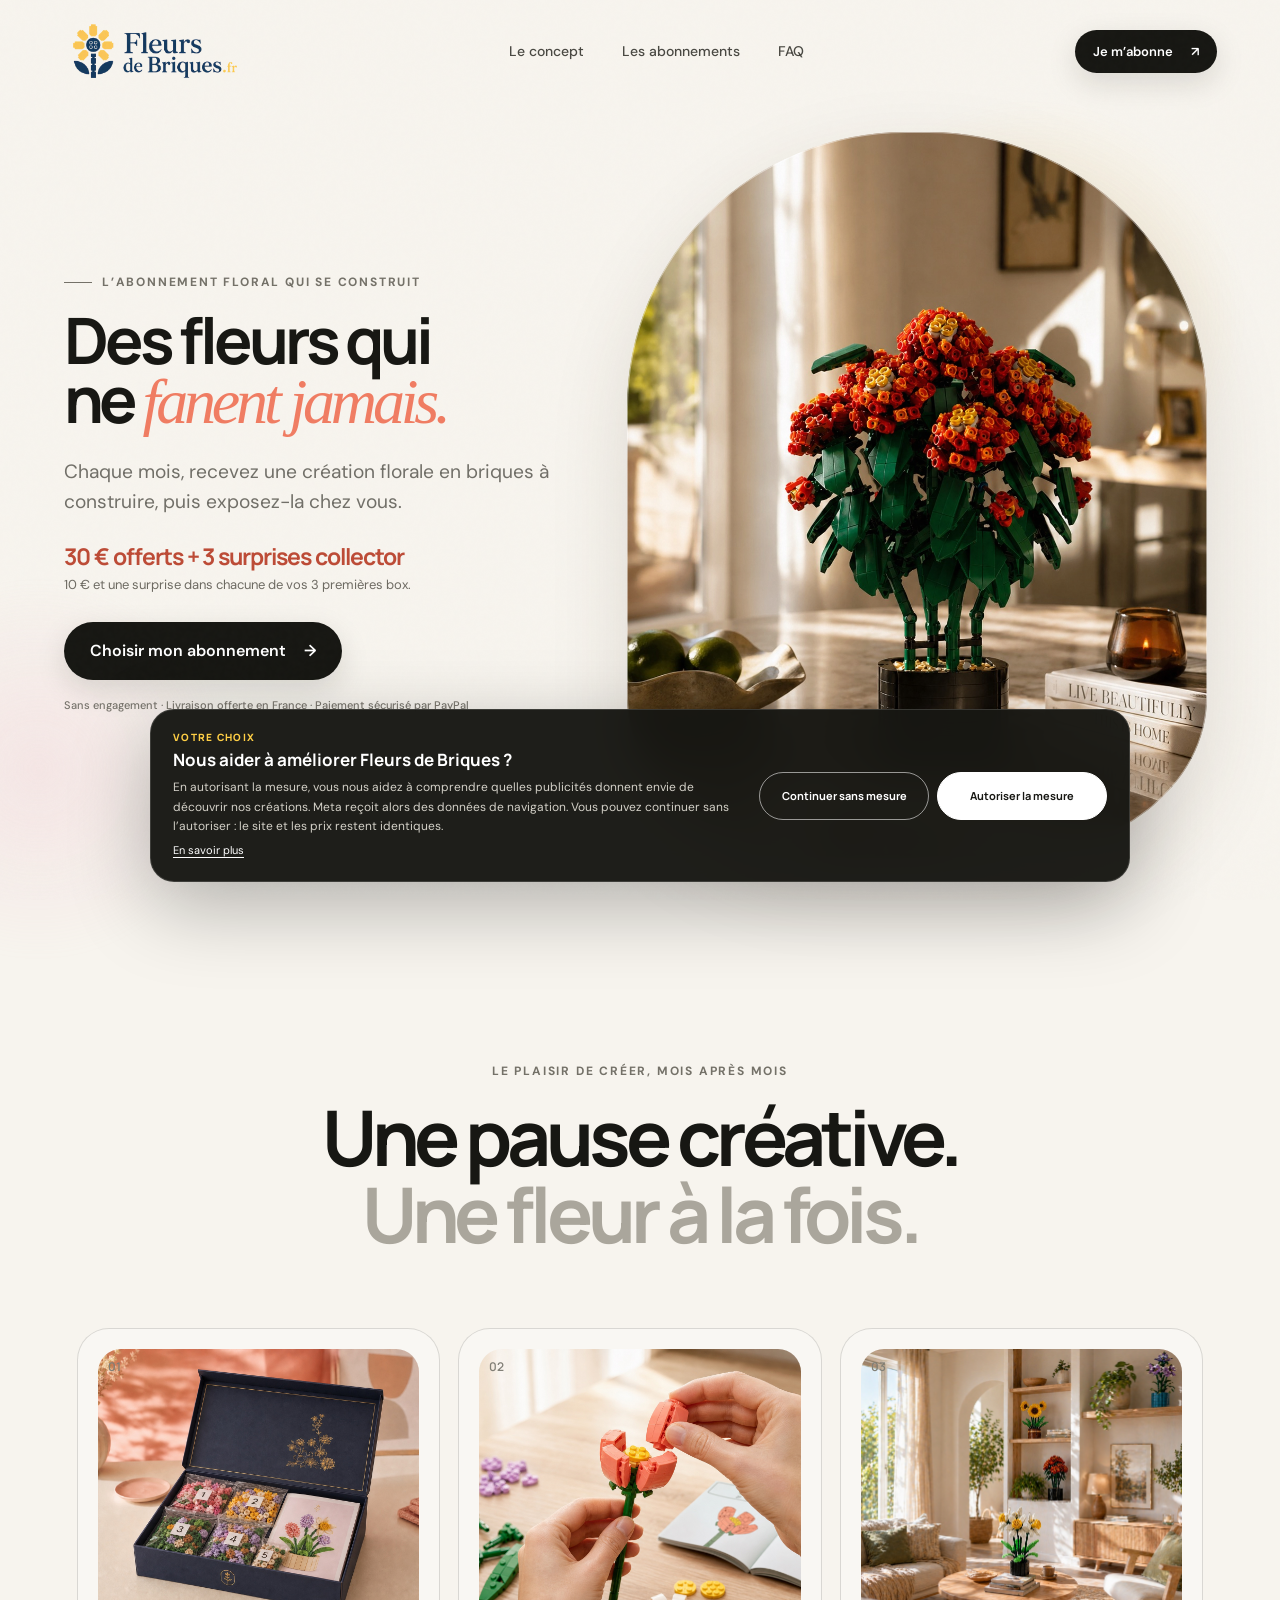
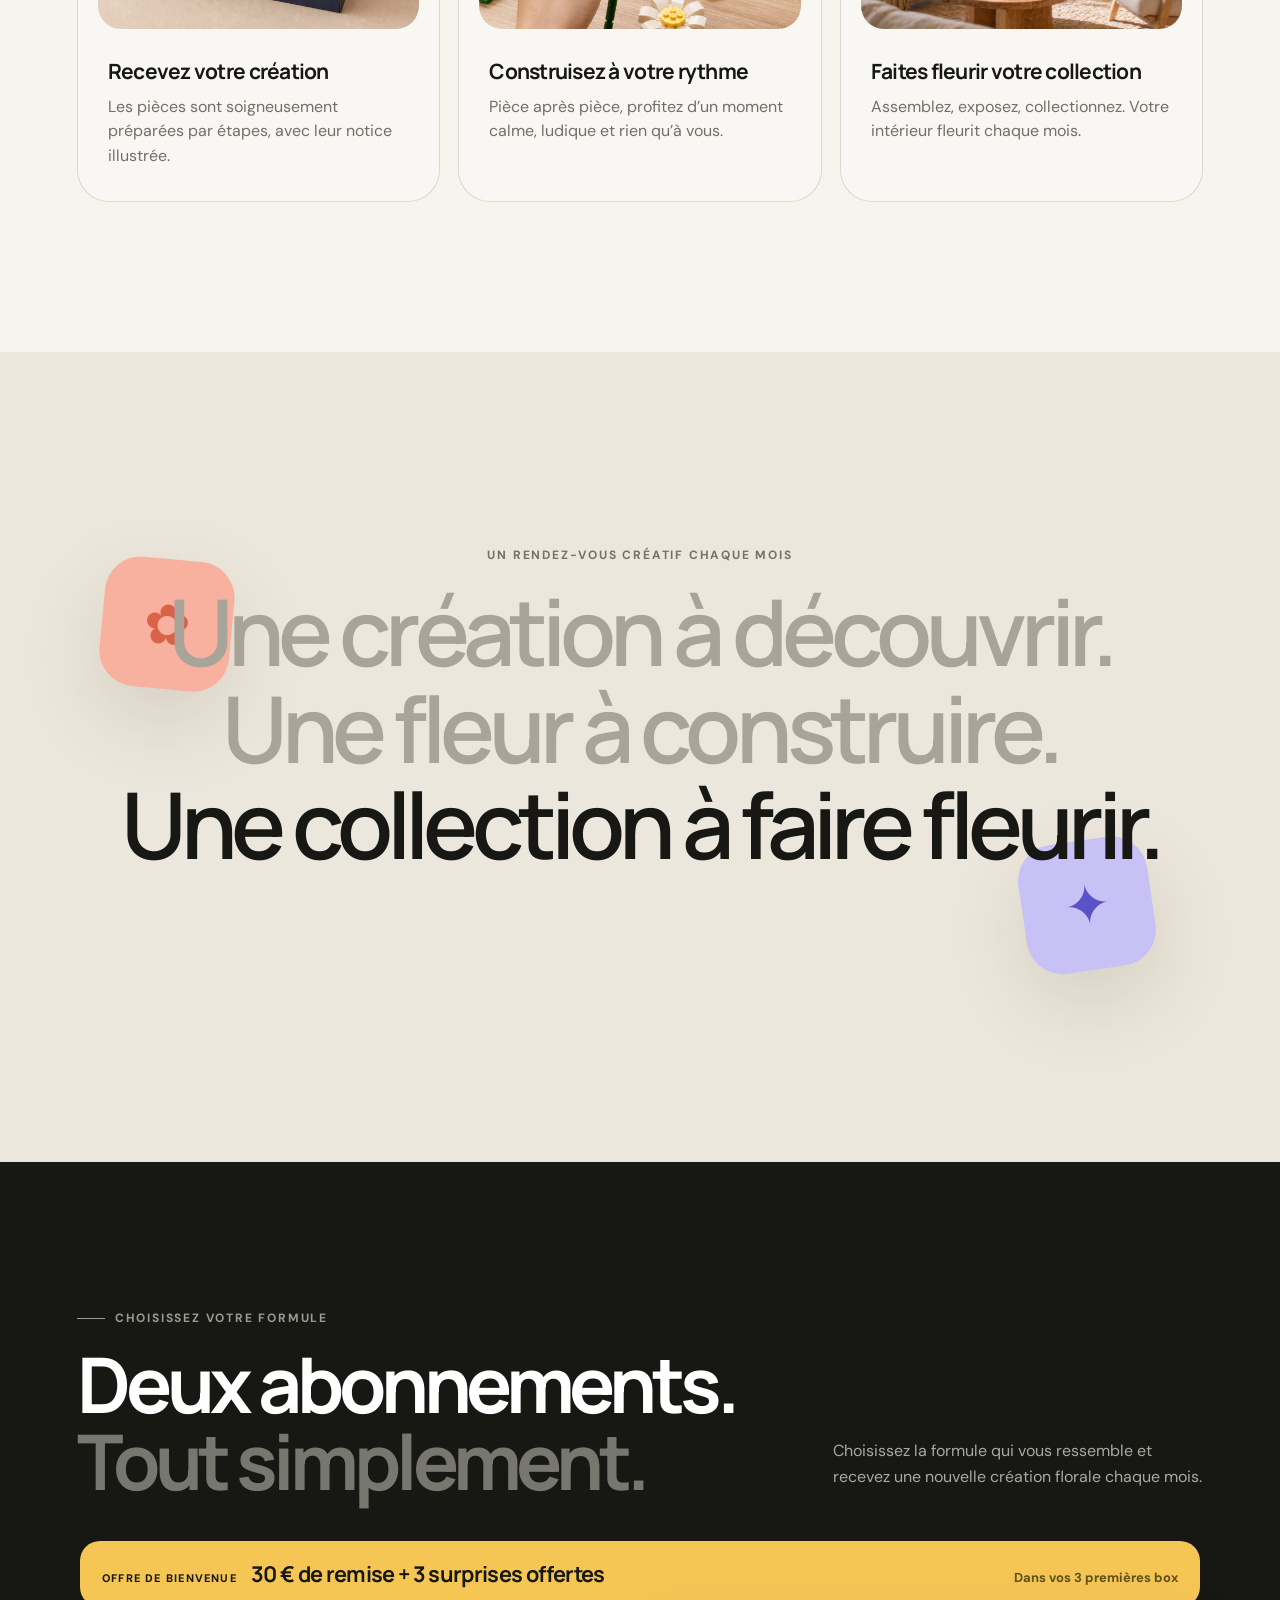
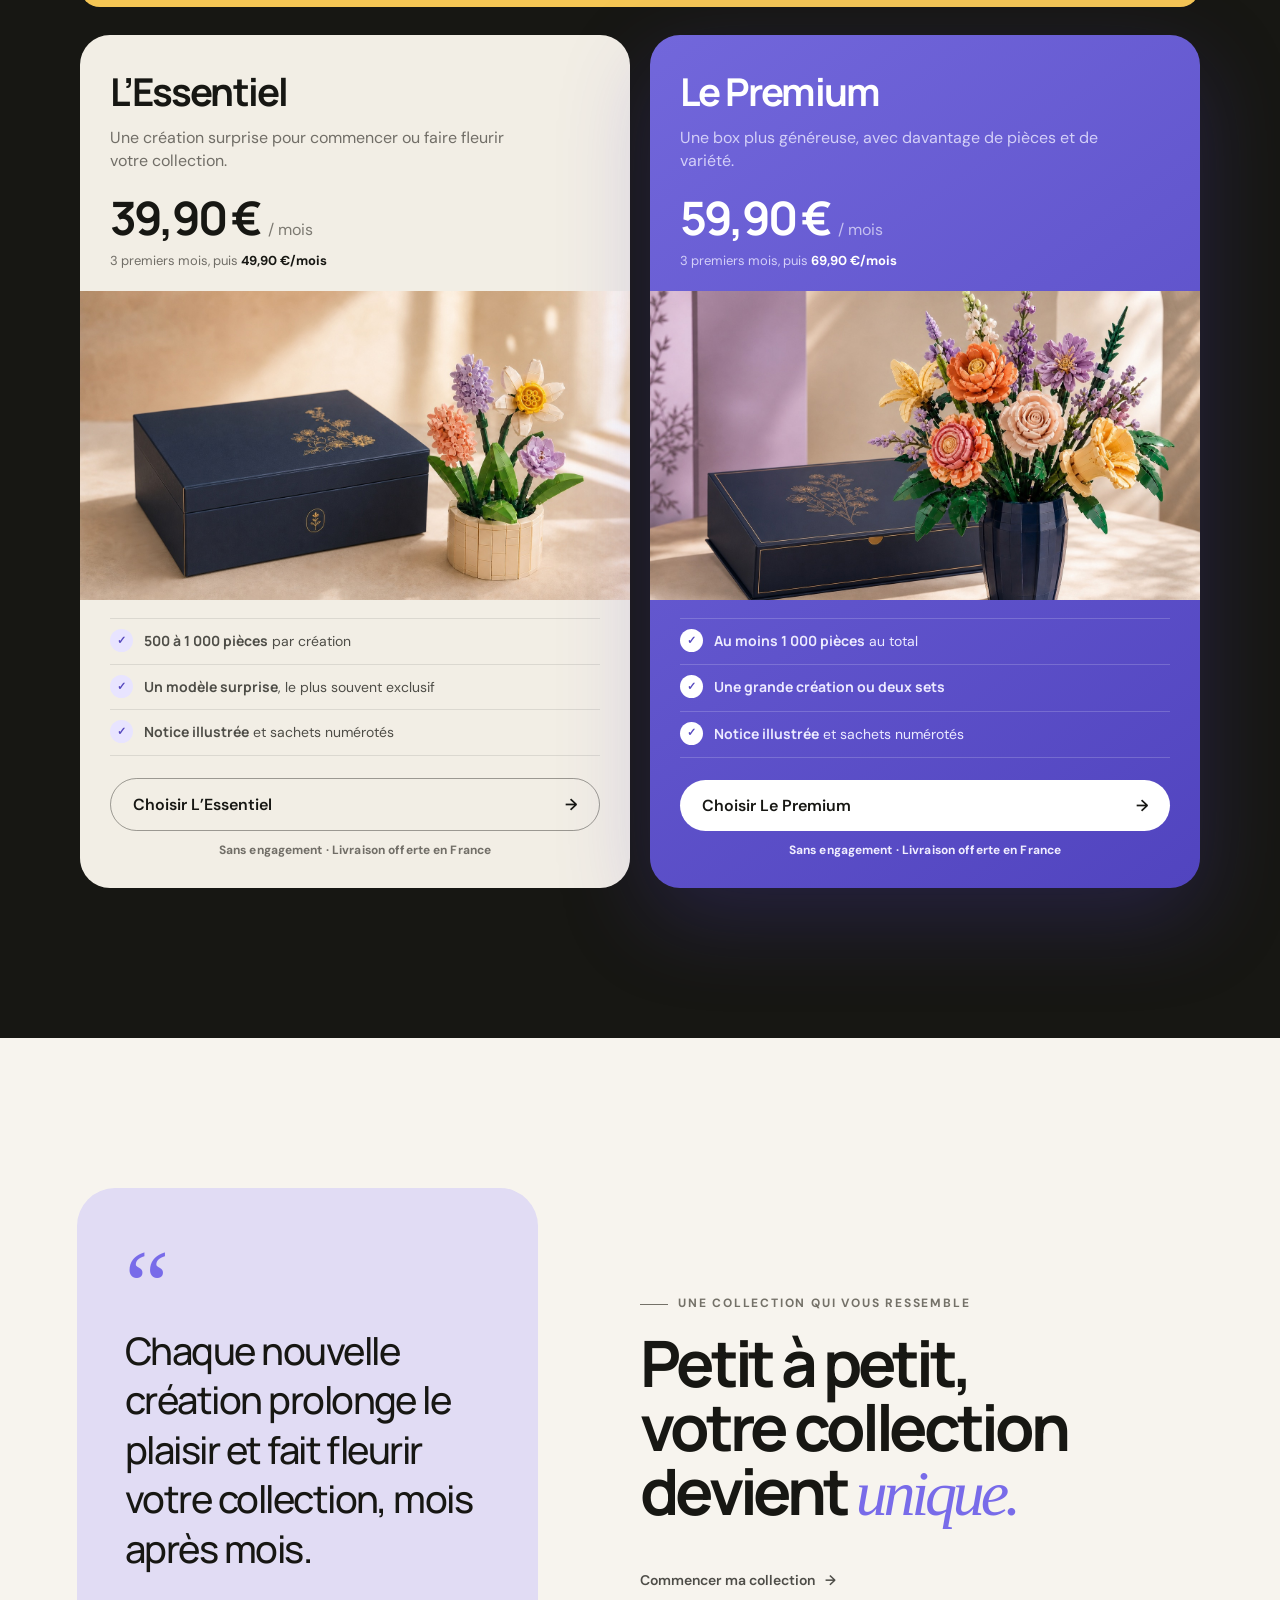
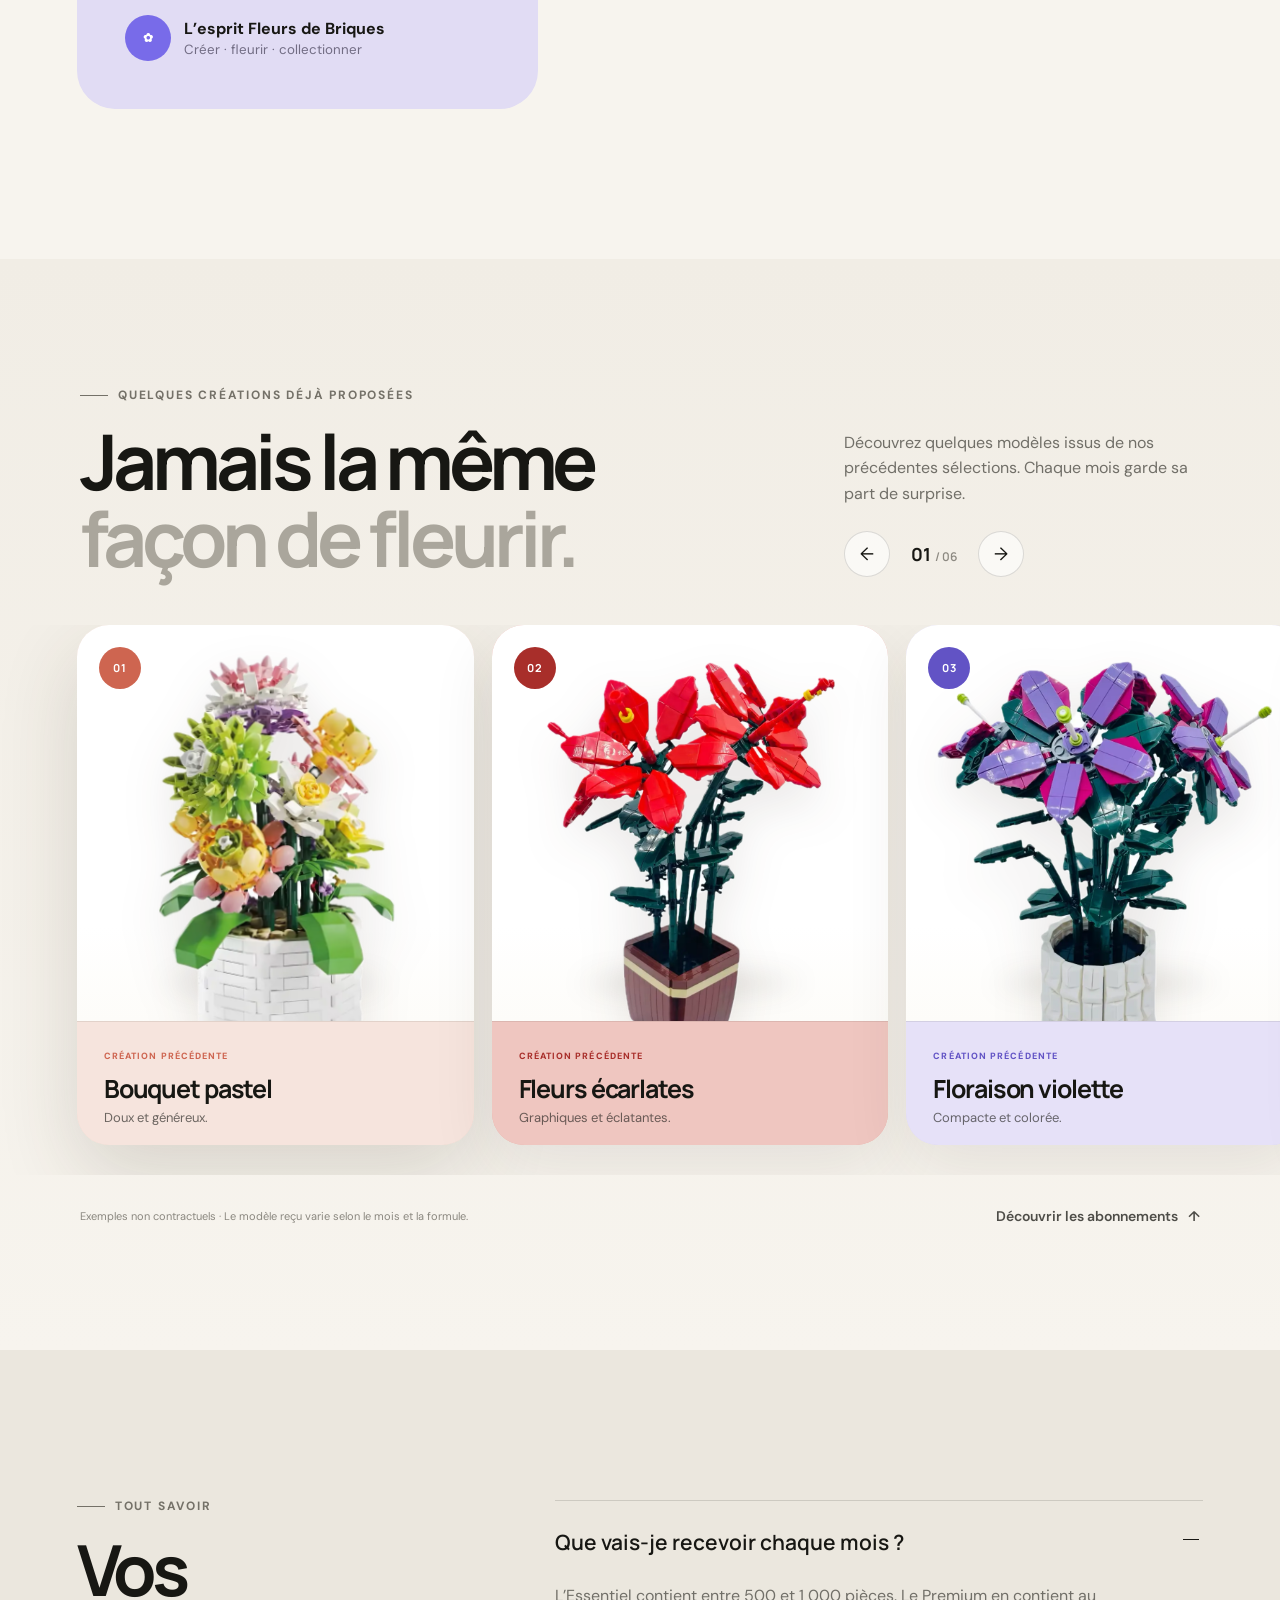
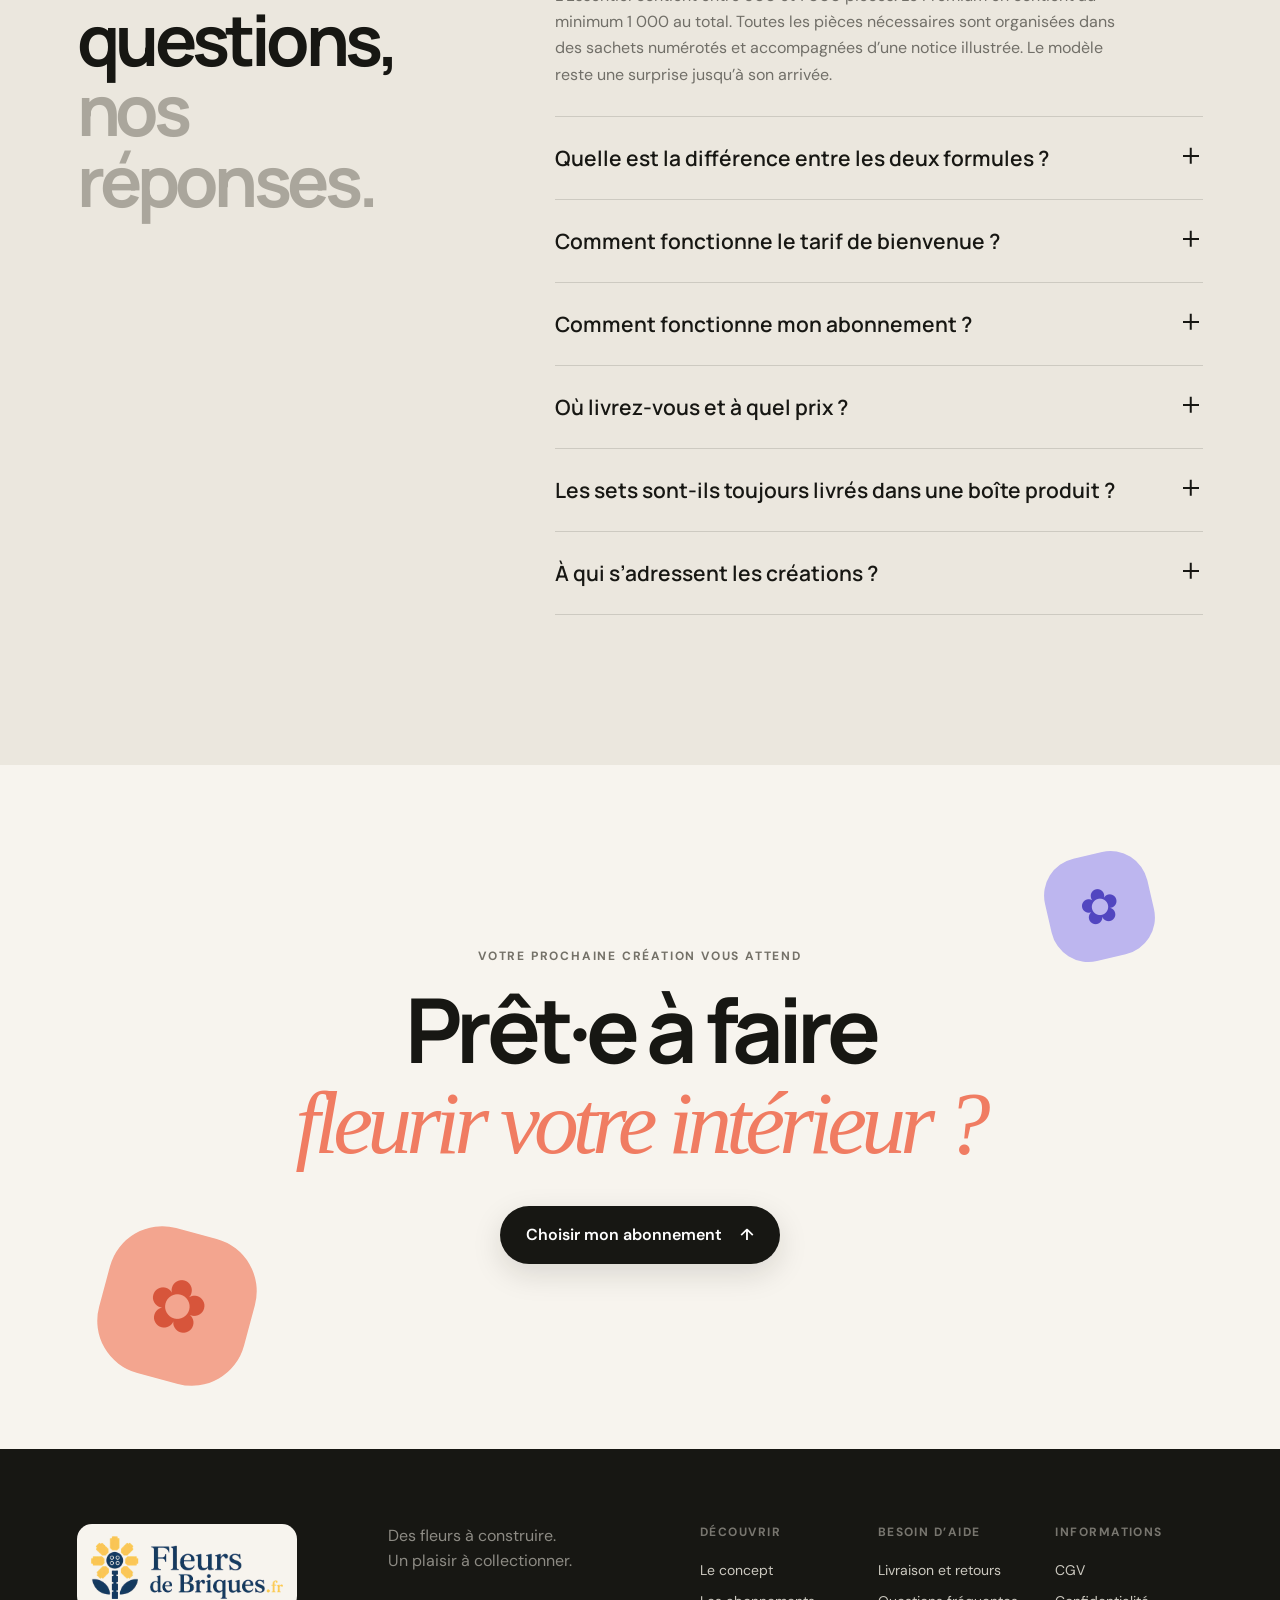
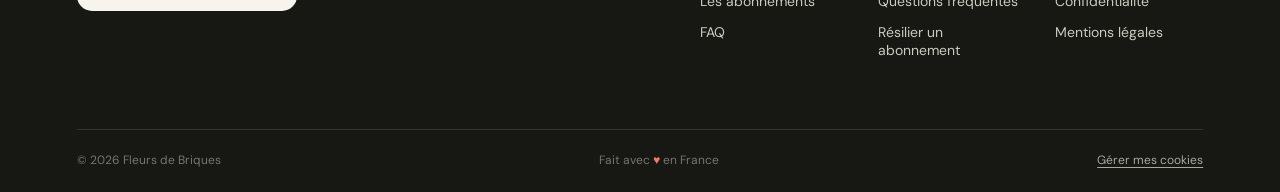
==== commit f1ae0da3: "Simplify subscription purchase experience" ====
--- a/index.html
+++ b/index.html
@@ -181,8 +181,9 @@
         </div>
 
         <div class="collector-banner reveal">
-          <strong>30&nbsp;€ offerts + 3 surprises collector</strong>
-          <span>10&nbsp;€ et une surprise dans chacune de vos 3 premières box, pour tout nouvel abonnement.</span>
+          <span>Offre de bienvenue</span>
+          <strong>30&nbsp;€ de remise + 3 surprises offertes</strong>
+          <small>Dans vos 3 premières box</small>
         </div>
 
         <div class="plan-grid">
@@ -190,9 +191,9 @@
             <div class="plan-topline">
               <span class="plan-label">L’Essentiel</span>
             </div>
-            <p class="plan-description">Une création florale surprise de 500 à 1&nbsp;000 pièces, sélectionnée pour vous.</p>
+            <p class="plan-description">Une création surprise pour commencer ou faire fleurir votre collection.</p>
             <div class="price promo-price"><strong>39,90 €</strong><span>/ mois</span></div>
-            <p class="promo-renewal">Pendant vos 3 premiers mois · puis <strong>49,90&nbsp;€/mois</strong></p>
+            <p class="promo-renewal">3 premiers mois, puis <strong>49,90&nbsp;€/mois</strong></p>
             <div class="plan-illustration essential-illustration">
               <img
                 src="assets/subscription-essential-box-mobile.jpg"
@@ -203,77 +204,44 @@
                 height="1024"
               />
             </div>
-            <div class="plan-facts" aria-label="Caractéristiques de L’Essentiel">
-              <span><strong>500–1&nbsp;000</strong> pièces</span>
-              <span>20–50 cm</span>
-              <span>2 h et +</span>
-              <span>Dès 8 ans</span>
-            </div>
             <ul class="plan-includes">
-              <li>Une création surprise, le plus souvent exclusive</li>
-              <li>Sachets numérotés et notice illustrée inclus</li>
+              <li><strong>500 à 1&nbsp;000 pièces</strong> par création</li>
+              <li><strong>Un modèle surprise</strong>, le plus souvent exclusif</li>
+              <li><strong>Notice illustrée</strong> et sachets numérotés</li>
             </ul>
             <button class="button button-outline button-full choose-plan" type="button">
               Choisir L’Essentiel <span aria-hidden="true">→</span>
             </button>
-            <p class="plan-reassurance">Sans engagement · Livraison offerte en France · PayPal ou carte</p>
+            <p class="plan-reassurance">Sans engagement · Livraison offerte en France</p>
           </article>
 
           <article class="plan-card premium reveal" style="--delay: 120ms" data-plan="Le Premium" data-price="69,90 €" data-promo-price="59,90 €" data-plan-id="P-7X5243942W016041TNJM73MY" data-plan-code="PREMIUM">
             <div class="plan-topline">
               <span class="plan-label">Le Premium</span>
             </div>
-            <p class="plan-description">Une grande création ou deux sets différents, pour au moins 1&nbsp;000 pièces au total.</p>
+            <p class="plan-description">Une box plus généreuse, avec davantage de pièces et de variété.</p>
             <div class="price promo-price"><strong>59,90 €</strong><span>/ mois</span></div>
-            <p class="promo-renewal">Pendant vos 3 premiers mois · puis <strong>69,90&nbsp;€/mois</strong></p>
-            <div class="plan-illustration premium-illustration premium-gallery" data-premium-gallery>
-              <div class="plan-gallery-viewport">
-                <img
-                  class="is-active"
-                  src="assets/subscription-premium-large-mobile.jpg"
-                  alt="Box Premium fermée avec une grande création florale généreuse déjà montée"
-                  loading="lazy"
-                  decoding="async"
-                  width="1536"
-                  height="1024"
-                  data-premium-image="large"
-                />
-                <img
-                  src="assets/subscription-premium-duo-mobile.jpg"
-                  alt="Box Premium fermée accompagnée de deux sets floraux différents déjà montés"
-                  loading="lazy"
-                  decoding="async"
-                  width="1536"
-                  height="1024"
-                  data-premium-image="duo"
-                  aria-hidden="true"
-                />
-              </div>
-              <div class="plan-gallery-tabs" role="group" aria-label="Aperçus possibles du Premium">
-                <button type="button" aria-pressed="true" data-premium-view="large">Grande création</button>
-                <button type="button" aria-pressed="false" data-premium-view="duo">Deux sets</button>
-              </div>
-            </div>
-            <div class="plan-facts" aria-label="Caractéristiques du Premium">
-              <span><strong>1&nbsp;000+</strong> pièces au total</span>
-              <span>20–50 cm</span>
-              <span>2 h et +</span>
-              <span>Dès 8 ans</span>
+            <p class="promo-renewal">3 premiers mois, puis <strong>69,90&nbsp;€/mois</strong></p>
+            <div class="plan-illustration premium-illustration">
+              <img
+                src="assets/subscription-premium-large-mobile.jpg"
+                alt="Box Premium fermée avec une grande création florale généreuse déjà montée"
+                loading="lazy"
+                decoding="async"
+                width="1536"
+                height="1024"
+              />
             </div>
             <ul class="plan-includes">
-              <li>Sélection surprise, le plus souvent exclusive</li>
-              <li>Sachets numérotés et notice illustrée inclus</li>
+              <li><strong>Au moins 1&nbsp;000 pièces</strong> au total</li>
+              <li><strong>Une grande création ou deux sets</strong></li>
+              <li><strong>Notice illustrée</strong> et sachets numérotés</li>
             </ul>
             <button class="button button-light button-full choose-plan" type="button">
               Choisir Le Premium <span aria-hidden="true">→</span>
             </button>
-            <p class="plan-reassurance">Sans engagement · Livraison offerte en France · PayPal ou carte</p>
-          </article>
-        </div>
-
-        <div class="plans-notes reveal">
-          <p><strong>Paiement et livraison</strong> Paiement à la commande puis à la même date chaque mois. Expédition autour du 10. Livraison offerte en France, 4,99&nbsp;€ ailleurs en Europe.</p>
-          <p><strong>Préparation de votre set</strong> Certains modèles sont livrés sans boîte produit, mais toujours en sachets numérotés avec leur notice illustrée.</p>
+            <p class="plan-reassurance">Sans engagement · Livraison offerte en France</p>
+          </article>
         </div>
       </section>
 
@@ -492,44 +460,42 @@
         <button class="dialog-close" type="button" aria-label="Fermer">×</button>
         <div class="dialog-title-row">
           <div>
-            <span class="dialog-kicker">Votre sélection</span>
+            <span class="dialog-kicker">Votre abonnement</span>
             <h2 id="dialog-title">L’Essentiel</h2>
           </div>
-          <p class="dialog-price">39,90 € <span>/ mois</span><small>Pendant 3 mois · puis 49,90&nbsp;€/mois</small></p>
-        </div>
-        <div class="dialog-highlights" aria-label="Informations essentielles sur l’abonnement">
-          <div><span aria-hidden="true">↻</span><p><strong>Tarif de bienvenue</strong><small data-dialog-promo-schedule>39,90&nbsp;€ × 3, puis 49,90&nbsp;€</small></p></div>
-          <div><span aria-hidden="true">✓</span><p><strong>Sans engagement</strong><small>Résiliable à tout moment</small></p></div>
-          <div><span aria-hidden="true">→</span><p><strong>Envoi vers le 10</strong><small>Réception prévue avant le 15</small></p></div>
-          <div><span aria-hidden="true">⌂</span><p><strong>France incluse</strong><small>Autres pays européens +4,99&nbsp;€</small></p></div>
+          <p class="dialog-price">39,90 € <span>/mois</span><small>3 premiers mois, puis 49,90&nbsp;€/mois</small></p>
         </div>
         <div class="dialog-premium-offer">
-          <strong>30&nbsp;€ offerts + 3 surprises collector</strong>
-          <span>10&nbsp;€ de remise et 1 surprise dans chacune de vos 3 premières box, pour tout nouvel abonnement.</span>
-        </div>
+          <strong>30&nbsp;€ de remise + 3 surprises offertes</strong>
+          <span>Sur chacune de vos 3 premières box&nbsp;: 10&nbsp;€ de réduction et une surprise collector.</span>
+        </div>
+        <ul class="dialog-highlights" aria-label="Avantages de l’abonnement">
+          <li><span aria-hidden="true">✓</span><strong>Sans engagement</strong></li>
+          <li><span aria-hidden="true">✓</span><strong>Livraison France offerte</strong></li>
+          <li><span aria-hidden="true">✓</span><strong>Expédition vers le 10</strong></li>
+        </ul>
         <div class="checkout-flow" data-checkout-flow>
           <fieldset class="delivery-choice">
-            <legend>Votre zone de livraison</legend>
+            <legend>Où livrer votre box&nbsp;?</legend>
             <label>
               <input type="radio" name="delivery-zone" value="france" data-shipping="0" checked />
-              <span><strong>France</strong><small>Livraison offerte</small></span>
+              <span><strong>France</strong><small>Offerte</small></span>
             </label>
             <label>
               <input type="radio" name="delivery-zone" value="europe" data-shipping="4.99" />
-              <span><strong>Autre pays européen</strong><small>+4,99&nbsp;€ par box</small></span>
+              <span><strong>Autre pays d’Europe</strong><small>+4,99&nbsp;€ par box</small></span>
             </label>
           </fieldset>
-          <p class="delivery-hint">Le pays sélectionné doit correspondre à l’adresse de livraison confirmée dans PayPal.</p>
           <div class="checkout-total">
-            <span>Aujourd’hui · première box remisée</span>
+            <span>À payer aujourd’hui</span>
             <strong data-checkout-total>39,90&nbsp;€</strong>
           </div>
           <label class="checkout-consent">
             <input type="checkbox" data-checkout-consent />
-            <span>J’accepte les <a href="conditions-generales.html" target="_blank" rel="noopener">conditions générales de vente</a> et la <a href="confidentialite.html" target="_blank" rel="noopener">politique de confidentialité</a>, et je confirme souscrire un abonnement mensuel avec obligation de paiement.</span>
+            <span>J’accepte les <a href="conditions-generales.html" target="_blank" rel="noopener">CGV</a> et la <a href="confidentialite.html" target="_blank" rel="noopener">politique de confidentialité</a>. Je confirme souscrire un abonnement mensuel avec obligation de paiement.</span>
           </label>
           <div class="paypal-checkout">
-            <p class="paypal-label"><span aria-hidden="true">●</span> Paiement sécurisé avec PayPal</p>
+            <p class="paypal-label"><span aria-hidden="true">●</span> Paiement sécurisé</p>
             <div class="paypal-button-container" data-paypal-button-container></div>
             <p class="paypal-status" data-paypal-status aria-live="polite">Chargement des moyens de paiement…</p>
           </div>
--- a/styles.css
+++ b/styles.css
@@ -150,23 +150,24 @@
 .plans .eyebrow { color: #9c9a93; }
 .plans h2 span { color: #77766f; }
 .plans-intro { width: min(370px, 100%); margin: 0 0 10px; line-height: 1.6; color: #aaa8a1; }
-.collector-banner { max-width: 1120px; margin: -34px auto 28px; padding: 0 0 22px; border-bottom: 1px solid rgba(255,255,255,.15); display: grid; gap: 5px; }
-.collector-banner strong { color: #f5c654; font: 700 clamp(17px, 1.7vw, 22px) "Manrope", sans-serif; letter-spacing: -.03em; }
-.collector-banner span { color: #aaa8a1; font-size: 12px; line-height: 1.5; }
+.collector-banner { max-width: 1120px; margin: -34px auto 28px; padding: 18px 22px; border-radius: 20px; display: flex; align-items: baseline; gap: 14px; color: var(--ink); background: #f5c654; }
+.collector-banner span { font-size: 11px; font-weight: 800; letter-spacing: .11em; text-transform: uppercase; }
+.collector-banner strong { font: 700 clamp(18px, 1.7vw, 23px) "Manrope", sans-serif; letter-spacing: -.03em; }
+.collector-banner small { margin-left: auto; color: #5f501c; font-size: 13px; font-weight: 700; white-space: nowrap; }
 .plan-grid { max-width: 1120px; margin: 0 auto; display: grid; grid-template-columns: 1fr 1fr; gap: 20px; align-items: stretch; }
 .plan-card { position: relative; overflow: hidden; padding: 30px; border-radius: 30px; display: flex; flex-direction: column; }
 .plan-card.essential { color: var(--ink); background: #f2eee5; }
 .plan-card.premium { color: #fff; background: linear-gradient(145deg, #7267db 0%, #5144bf 100%); box-shadow: 0 30px 90px rgba(84,67,205,.25); }
 .plan-topline { display: block; }
 .plan-label { font: 700 clamp(29px, 3vw, 42px) "Manrope", sans-serif; letter-spacing: -.05em; }
-.plan-description { max-width: 430px; min-height: 44px; margin: 8px 0 13px; color: #716e67; font-size: 14px; line-height: 1.45; }
+.plan-description { max-width: 430px; min-height: 46px; margin: 8px 0 14px; color: #716e67; font-size: 16px; line-height: 1.45; }
 .premium .plan-description { color: #d3cff8; }
 .price { display: flex; align-items: baseline; gap: 8px; }
 .price strong { font: 700 clamp(40px, 3.6vw, 52px) "Manrope", sans-serif; letter-spacing: -.06em; }
 .price span { color: #7d7a72; }
 .premium .price span { color: #c5c0f0; }
 .promo-price { flex-wrap: wrap; }
-.promo-renewal { margin: 2px 0 0; color: #716e67; font-size: 11px; line-height: 1.4; }
+.promo-renewal { margin: 3px 0 0; color: #716e67; font-size: 13px; line-height: 1.45; }
 .promo-renewal strong { color: var(--ink); }
 .premium .promo-renewal { color: #d3cff8; }
 .premium .promo-renewal strong { color: #fff; }
@@ -205,16 +206,16 @@
 .f-four { left: 10%; top: 42px; background: #f2b7c9; --stem-angle: -23deg; transform: scale(.64); }
 .f-four i { background: #e98daa; }
 .f-five { right: 10%; top: 36px; background: #ff977b; --stem-angle: 24deg; transform: scale(.62); }
-.plan-includes { list-style: none; margin: 0 0 20px; padding: 0; display: grid; gap: 10px; }
-.plan-includes li { position: relative; padding-left: 18px; color: #4e4d47; font-size: 13px; line-height: 1.4; }
-.plan-includes li::before { content: "—"; position: absolute; left: 0; color: var(--coral); font-weight: 800; }
+.plan-includes { flex: 1; list-style: none; margin: 0 0 22px; padding: 0; display: grid; gap: 0; }
+.plan-includes li { position: relative; padding: 12px 0 12px 34px; border-bottom: 1px solid rgba(23,23,19,.1); color: #4e4d47; font-size: 14px; line-height: 1.4; }
+.plan-includes li:first-child { border-top: 1px solid rgba(23,23,19,.1); }
+.plan-includes li::before { content: "✓"; position: absolute; left: 0; top: 10px; width: 23px; height: 23px; border-radius: 50%; display: grid; place-items: center; color: #5548be; background: #e8e4ff; font-size: 11px; font-weight: 800; }
+.plan-includes strong { font-family: "Manrope", sans-serif; }
 .premium .plan-includes li { color: #eceaff; }
-.premium .plan-includes li::before { color: #dcd8ff; }
-.plan-reassurance { margin: 9px 0 0; text-align: center; color: #716e67; font-size: 9px; font-weight: 700; letter-spacing: .01em; }
+.premium .plan-includes li { border-color: rgba(255,255,255,.18); }
+.premium .plan-includes li::before { color: #5548be; background: #fff; }
+.plan-reassurance { margin: 11px 0 0; text-align: center; color: #716e67; font-size: 12px; font-weight: 700; letter-spacing: .01em; }
 .premium .plan-reassurance { color: #f0eeff; }
-.plans-notes { max-width: 1120px; margin: 24px auto 0; padding-top: 20px; border-top: 1px solid rgba(255,255,255,.14); display: grid; grid-template-columns: 1fr 1fr; gap: 32px; }
-.plans-notes p { margin: 0; color: #929088; font-size: 11px; line-height: 1.55; }
-.plans-notes strong { display: block; margin-bottom: 4px; color: #e3e1da; font: 700 12px "Manrope", sans-serif; }
 
 .quote-section { max-width: 1360px; margin: 0 auto; display: grid; grid-template-columns: .9fr 1.1fr; gap: 8vw; align-items: center; }
 .quote-card { padding: 48px; border-radius: 38px; background: #e1dcf4; transform: rotate(-2deg); }
@@ -296,53 +297,50 @@
 .plan-dialog[hidden] { display: none; }
 .plan-dialog { position: fixed; inset: 0; display: grid; place-items: center; z-index: 500; padding: 20px; }
 .dialog-backdrop { position: absolute; inset: 0; border: 0; background: rgba(20,19,17,.55); backdrop-filter: blur(12px); cursor: default; animation: fadeIn .3s both; }
-.dialog-panel { width: min(700px, 100%); max-height: calc(100svh - 16px); position: relative; padding: 24px 30px 22px; border-radius: 28px; overflow-y: auto; overscroll-behavior: contain; -webkit-overflow-scrolling: touch; background: var(--paper); box-shadow: 0 30px 100px rgba(0,0,0,.25); animation: panelIn .4s cubic-bezier(.2,.8,.2,1) both; }
+.dialog-panel { width: min(680px, 100%); max-height: calc(100svh - 16px); position: relative; padding: 28px 32px 24px; border-radius: 28px; overflow-y: auto; overscroll-behavior: contain; -webkit-overflow-scrolling: touch; background: var(--paper); box-shadow: 0 30px 100px rgba(0,0,0,.25); animation: panelIn .4s cubic-bezier(.2,.8,.2,1) both; }
 @keyframes fadeIn { from { opacity: 0; } }
 @keyframes panelIn { from { opacity: 0; transform: translateY(25px) scale(.97); } }
 .dialog-close { position: absolute; top: 14px; right: 14px; width: 34px; height: 34px; border: 0; border-radius: 50%; color: var(--ink); background: #e8e3d9; font-size: 21px; cursor: pointer; }
-.dialog-title-row { padding-right: 38px; display: flex; align-items: flex-end; justify-content: space-between; gap: 22px; }
-.dialog-kicker { color: var(--muted); font-size: 11px; font-weight: 700; letter-spacing: .13em; text-transform: uppercase; }
-.dialog-panel h2 { margin: 5px 0 0; font: 700 38px "Manrope", sans-serif; letter-spacing: -.06em; }
-.dialog-price { flex: 0 0 auto; margin: 0 0 4px; color: var(--coral); font: 700 26px "Manrope", sans-serif; letter-spacing: -.04em; }
-.dialog-price span { color: var(--muted); font: 400 14px "DM Sans", sans-serif; letter-spacing: 0; }
-.dialog-price small { display: block; margin-top: 2px; color: var(--muted); font: 600 9px "DM Sans", sans-serif; letter-spacing: 0; text-align: right; }
-.dialog-highlights { margin-top: 14px; display: grid; grid-template-columns: repeat(4, 1fr); gap: 7px; }
-.dialog-highlights > div { min-height: 58px; padding: 9px 10px; border: 1px solid rgba(23,23,19,.08); border-radius: 13px; display: grid; grid-template-columns: 29px 1fr; gap: 8px; align-items: center; background: rgba(255,255,255,.55); }
-.dialog-highlights > div > span { width: 29px; height: 29px; border-radius: 50%; display: grid; place-items: center; color: #5548be; background: #e8e4ff; font-size: 13px; font-weight: 800; }
-.dialog-highlights p { margin: 0; }
-.dialog-highlights strong, .dialog-highlights small { display: block; }
-.dialog-highlights strong { font: 700 11px "Manrope", sans-serif; }
-.dialog-highlights small { margin-top: 2px; color: var(--muted); font-size: 9px; line-height: 1.25; }
-.dialog-premium-offer { margin: 11px 0 0; padding: 11px 13px; border-radius: 13px; color: #fff; background: linear-gradient(135deg, #7166da, #5043bb); }
+.dialog-title-row { padding-right: 42px; display: flex; align-items: flex-end; justify-content: space-between; gap: 24px; }
+.dialog-kicker { color: var(--muted); font-size: 12px; font-weight: 700; letter-spacing: .12em; text-transform: uppercase; }
+.dialog-panel h2 { margin: 6px 0 0; font: 700 40px "Manrope", sans-serif; letter-spacing: -.06em; }
+.dialog-price { flex: 0 0 auto; margin: 0; color: var(--coral); font: 700 32px "Manrope", sans-serif; letter-spacing: -.05em; text-align: right; }
+.dialog-price span { color: var(--muted); font: 500 15px "DM Sans", sans-serif; letter-spacing: 0; }
+.dialog-price small { display: block; margin-top: 4px; color: var(--muted); font: 600 12px "DM Sans", sans-serif; letter-spacing: 0; text-align: right; }
+.dialog-premium-offer { margin: 18px 0 0; padding: 16px 18px; border-radius: 16px; color: #fff; background: linear-gradient(135deg, #7166da, #5043bb); }
 .dialog-premium-offer[hidden] { display: none; }
 .dialog-premium-offer strong, .dialog-premium-offer span { display: block; }
-.dialog-premium-offer strong { font: 700 12px "Manrope", sans-serif; }
-.dialog-premium-offer span { margin-top: 3px; color: #ddd9ff; font-size: 10px; line-height: 1.35; }
-.checkout-flow { margin-top: 12px; }
+.dialog-premium-offer strong { font: 700 18px "Manrope", sans-serif; letter-spacing: -.02em; }
+.dialog-premium-offer span { margin-top: 5px; color: #e8e5ff; font-size: 13px; line-height: 1.4; }
+.dialog-highlights { margin: 14px 0 0; padding: 0; list-style: none; display: grid; grid-template-columns: repeat(3, 1fr); gap: 9px; }
+.dialog-highlights li { min-height: 48px; padding: 10px 12px; border: 1px solid rgba(23,23,19,.08); border-radius: 13px; display: flex; align-items: center; gap: 9px; background: rgba(255,255,255,.58); }
+.dialog-highlights span { width: 24px; height: 24px; flex: 0 0 auto; border-radius: 50%; display: grid; place-items: center; color: #5548be; background: #e8e4ff; font-size: 12px; font-weight: 800; }
+.dialog-highlights strong { font: 700 13px/1.25 "Manrope", sans-serif; }
+.checkout-flow { margin-top: 18px; }
 .delivery-choice { margin: 0; padding: 0; border: 0; display: grid; grid-template-columns: 1fr 1fr; gap: 10px; }
-.delivery-choice legend { grid-column: 1 / -1; margin-bottom: 6px; font-size: 12px; font-weight: 700; }
+.delivery-choice legend { grid-column: 1 / -1; margin-bottom: 8px; font-size: 15px; font-weight: 700; }
 .delivery-choice label { position: relative; cursor: pointer; }
 .delivery-choice input { position: absolute; width: 1px; height: 1px; opacity: 0; }
-.delivery-choice label > span { min-height: 56px; padding: 10px 12px; border: 1px solid var(--line); border-radius: 13px; display: flex; flex-direction: column; justify-content: center; background: #fff; transition: border-color .2s, box-shadow .2s, transform .2s; }
+.delivery-choice label > span { min-height: 62px; padding: 11px 14px; border: 1px solid var(--line); border-radius: 14px; display: flex; flex-direction: column; justify-content: center; background: #fff; transition: border-color .2s, box-shadow .2s, transform .2s; }
 .delivery-choice label:hover > span { transform: translateY(-1px); }
 .delivery-choice input:focus-visible + span { outline: 3px solid rgba(86,73,196,.25); outline-offset: 2px; }
 .delivery-choice input:checked + span { border-color: var(--ink); box-shadow: inset 0 0 0 1px var(--ink); }
-.delivery-choice strong { font: 700 13px "Manrope", sans-serif; }
-.delivery-choice small { margin-top: 3px; color: var(--muted); font-size: 11px; }
-.delivery-hint { margin: 6px 2px 0; color: var(--muted); font-size: 9px; line-height: 1.35; }
-.checkout-total { margin: 11px 0 0; padding: 11px 0; border-top: 1px solid var(--line); border-bottom: 1px solid var(--line); display: flex; align-items: center; justify-content: space-between; gap: 20px; }
-.checkout-total span { max-width: 55%; color: var(--muted); font-size: 12px; line-height: 1.35; }
-.checkout-total strong { font: 700 20px "Manrope", sans-serif; letter-spacing: -.04em; }
-.paypal-checkout { min-height: 104px; }
-.paypal-label { margin: 0 0 8px; display: flex; align-items: center; gap: 7px; font-size: 11px; font-weight: 700; }
+.delivery-choice strong { font: 700 15px "Manrope", sans-serif; }
+.delivery-choice small { margin-top: 3px; color: var(--muted); font-size: 13px; }
+.checkout-total { margin: 14px 0 0; padding: 15px 0; border-top: 1px solid var(--line); border-bottom: 1px solid var(--line); display: flex; align-items: center; justify-content: space-between; gap: 20px; }
+.checkout-total span { color: var(--ink); font-size: 15px; font-weight: 700; line-height: 1.35; }
+.checkout-total strong { font: 700 25px "Manrope", sans-serif; letter-spacing: -.04em; }
+.paypal-checkout { min-height: 0; }
+.paypal-label { margin: 0 0 9px; display: flex; align-items: center; gap: 7px; font-size: 13px; font-weight: 700; }
 .paypal-label span { color: #20a464; font-size: 10px; }
 .paypal-button-container { position: relative; z-index: 1; min-height: 45px; }
-.paypal-status { margin: 6px 0 0; color: var(--muted); font-size: 9px; text-align: center; }
+.paypal-button-container:empty { min-height: 0; }
+.paypal-status { margin: 7px 0 0; color: var(--muted); font-size: 12px; text-align: center; }
 .paypal-status:empty { display: none; }
 .paypal-status.is-error { padding: 10px; border-radius: 10px; color: #a33324; background: #ffe8e2; text-align: left; }
 .paypal-status.is-pending { padding: 11px 12px; border-radius: 11px; color: #665e25; background: #fff2ba; line-height: 1.4; text-align: left; }
-.checkout-consent { margin: 10px 0 12px; padding: 10px 11px; border-radius: 11px; display: flex; align-items: flex-start; gap: 9px; color: var(--muted); background: rgba(23,23,19,.045); font-size: 9px; line-height: 1.4; cursor: pointer; }
-.checkout-consent input { width: 16px; height: 16px; margin: 0; flex: 0 0 auto; accent-color: var(--ink); }
+.checkout-consent { margin: 12px 0 14px; padding: 12px 13px; border-radius: 12px; display: flex; align-items: flex-start; gap: 10px; color: var(--muted); background: rgba(23,23,19,.045); font-size: 12px; line-height: 1.45; cursor: pointer; }
+.checkout-consent input { width: 18px; height: 18px; margin: 0; flex: 0 0 auto; accent-color: var(--ink); }
 .checkout-consent a { color: var(--ink); font-weight: 700; text-decoration: underline; text-underline-offset: 2px; }
 .checkout-success { padding: 32px 0 4px; text-align: center; }
 .checkout-success[hidden] { display: none; }
@@ -405,24 +403,18 @@
   .statement-orbit { width: 72px; height: 72px; border-radius: 22px; font-size: 33px; opacity: .65; }
   .plans-heading { margin-bottom: 64px; gap: 28px; }
   .plan-grid { grid-template-columns: 1fr; gap: 16px; }
-  .collector-banner { padding-bottom: 18px; }
-  .collector-banner strong { font-size: 19px; line-height: 1.3; }
-  .collector-banner span { font-size: 14px; line-height: 1.55; }
+  .collector-banner { padding: 17px 18px; align-items: flex-start; flex-direction: column; gap: 4px; }
+  .collector-banner span { font-size: 10px; }
+  .collector-banner strong { font-size: 20px; line-height: 1.3; }
+  .collector-banner small { margin-left: 0; font-size: 13px; }
   .plan-card { padding: 22px 18px; border-radius: 26px; }
-  .plan-description { min-height: 0; font-size: 15px; line-height: 1.55; }
+  .plan-description { min-height: 0; font-size: 16px; line-height: 1.5; }
   .promo-renewal { margin-top: 5px; font-size: 13px; line-height: 1.5; }
   .plan-illustration { margin-left: -18px; margin-right: -18px; }
-  .plan-facts { padding: 16px 0; gap: 12px 0; font-size: 13px; line-height: 1.4; }
-  .plan-facts span { width: 50%; padding: 0 8px; border-right: 0; }
-  .plan-facts span:nth-child(odd) { padding-left: 0; }
-  .plan-facts strong { font-size: 14px; }
-  .plan-includes { gap: 12px; }
-  .plan-includes li { padding-left: 20px; font-size: 15px; line-height: 1.5; }
+  .plan-includes { gap: 0; }
+  .plan-includes li { padding: 13px 0 13px 36px; font-size: 15px; line-height: 1.45; }
   .plan-reassurance { margin-top: 12px; font-size: 12px; line-height: 1.5; }
-  .plan-gallery-tabs { width: calc(100% - 24px); }
-  .plan-gallery-tabs button { flex: 1; padding-left: 8px; padding-right: 8px; font-size: 12px; }
   .price strong { font-size: 42px; }
-  .plans-notes { grid-template-columns: 1fr; gap: 18px; }
   .quote-card { padding: 30px 25px; }
   blockquote { font-size: 25px; }
   .creations-showcase { padding: 84px 0 76px; }
@@ -446,19 +438,22 @@
   .footer-main { grid-template-columns: 1fr; gap: 26px; }
   .footer-links { grid-template-columns: 1fr 1fr; }
   .footer-bottom { gap: 12px; flex-direction: column; }
-  .dialog-panel { max-height: calc(100svh - 16px); padding: 23px 18px 20px; border-radius: 22px; }
-  .dialog-title-row { padding-right: 35px; gap: 12px; }
-  .dialog-panel h2 { font-size: 32px; }
-  .dialog-price { font-size: 22px; }
-  .dialog-price span { font-size: 11px; }
-  .dialog-price small { max-width: 145px; }
-  .dialog-highlights { grid-template-columns: repeat(2, 1fr); }
-  .dialog-highlights > div { min-height: 56px; padding: 8px; grid-template-columns: 27px 1fr; gap: 7px; }
-  .dialog-highlights > div > span { width: 27px; height: 27px; }
+  .dialog-panel { max-height: calc(100svh - 16px); padding: 24px 18px 20px; border-radius: 22px; }
+  .dialog-title-row { padding-right: 35px; align-items: flex-start; flex-direction: column; gap: 10px; }
+  .dialog-panel h2 { font-size: 34px; }
+  .dialog-price { font-size: 28px; text-align: left; }
+  .dialog-price span { font-size: 14px; }
+  .dialog-price small { max-width: none; font-size: 12px; text-align: left; }
+  .dialog-premium-offer { margin-top: 15px; padding: 15px; }
+  .dialog-premium-offer strong { font-size: 17px; }
+  .dialog-premium-offer span { font-size: 13px; }
+  .dialog-highlights { grid-template-columns: 1fr; gap: 7px; }
+  .dialog-highlights li { min-height: 44px; padding: 9px 11px; }
+  .dialog-highlights strong { font-size: 14px; }
   .delivery-choice { grid-template-columns: 1fr 1fr; gap: 7px; }
-  .delivery-choice label > span { min-height: 56px; padding: 9px; }
-  .delivery-choice strong { font-size: 11px; }
-  .delivery-choice small { font-size: 9px; }
+  .delivery-choice label > span { min-height: 62px; padding: 10px; }
+  .delivery-choice strong { font-size: 13px; }
+  .delivery-choice small { font-size: 12px; }
   .checkout-total { align-items: flex-end; }
 }
 
